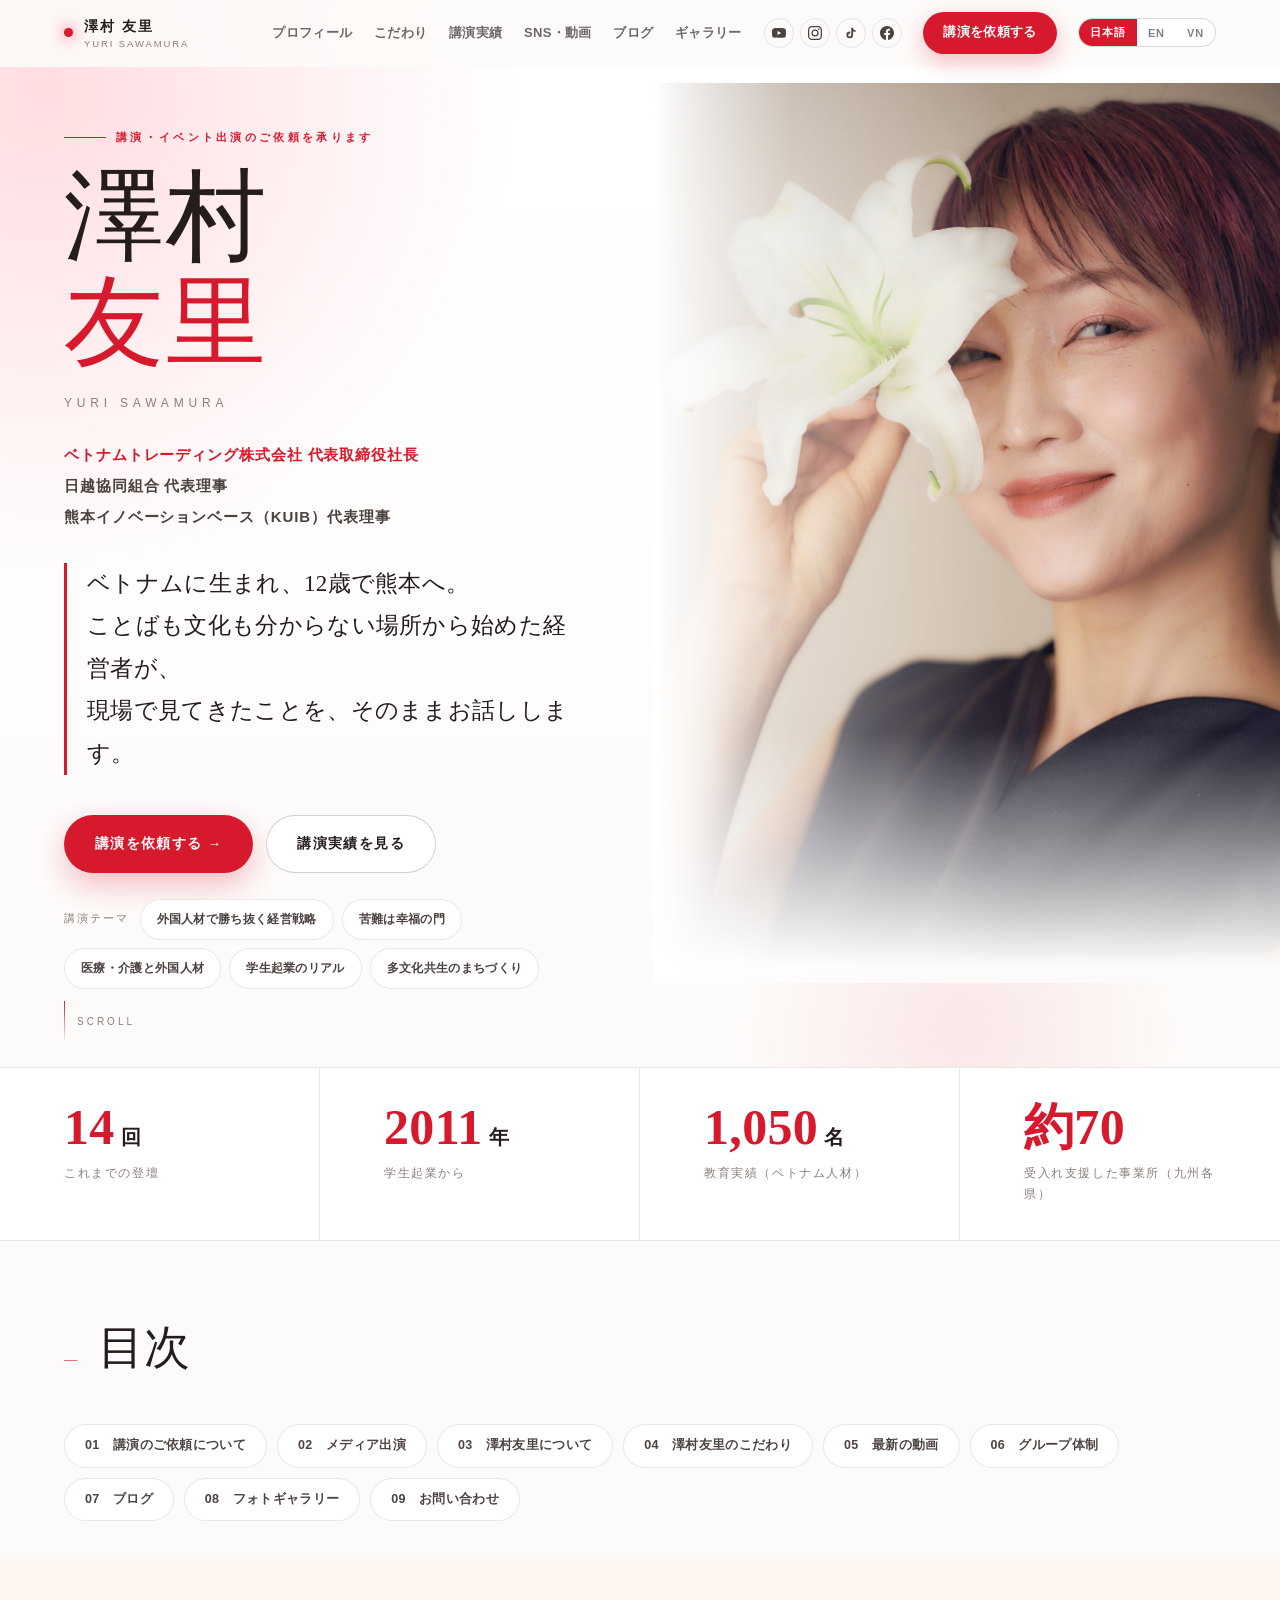
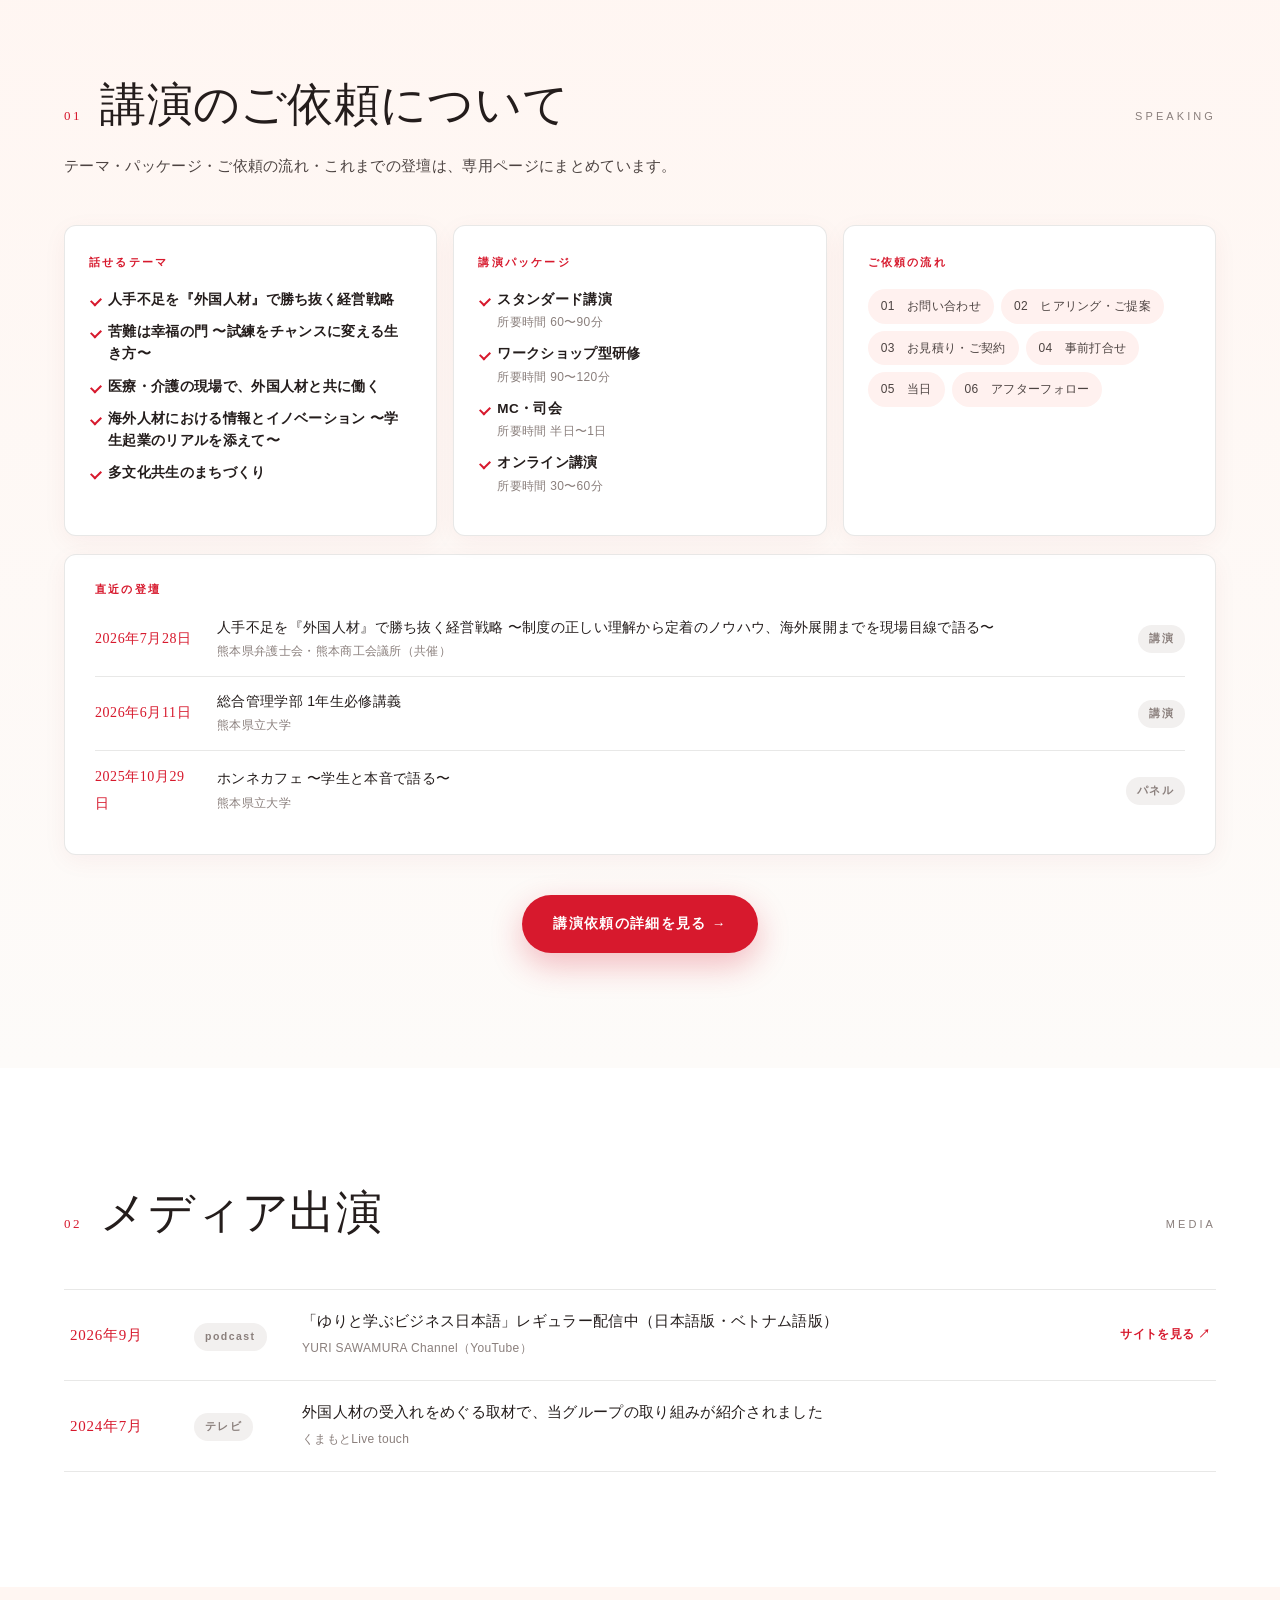
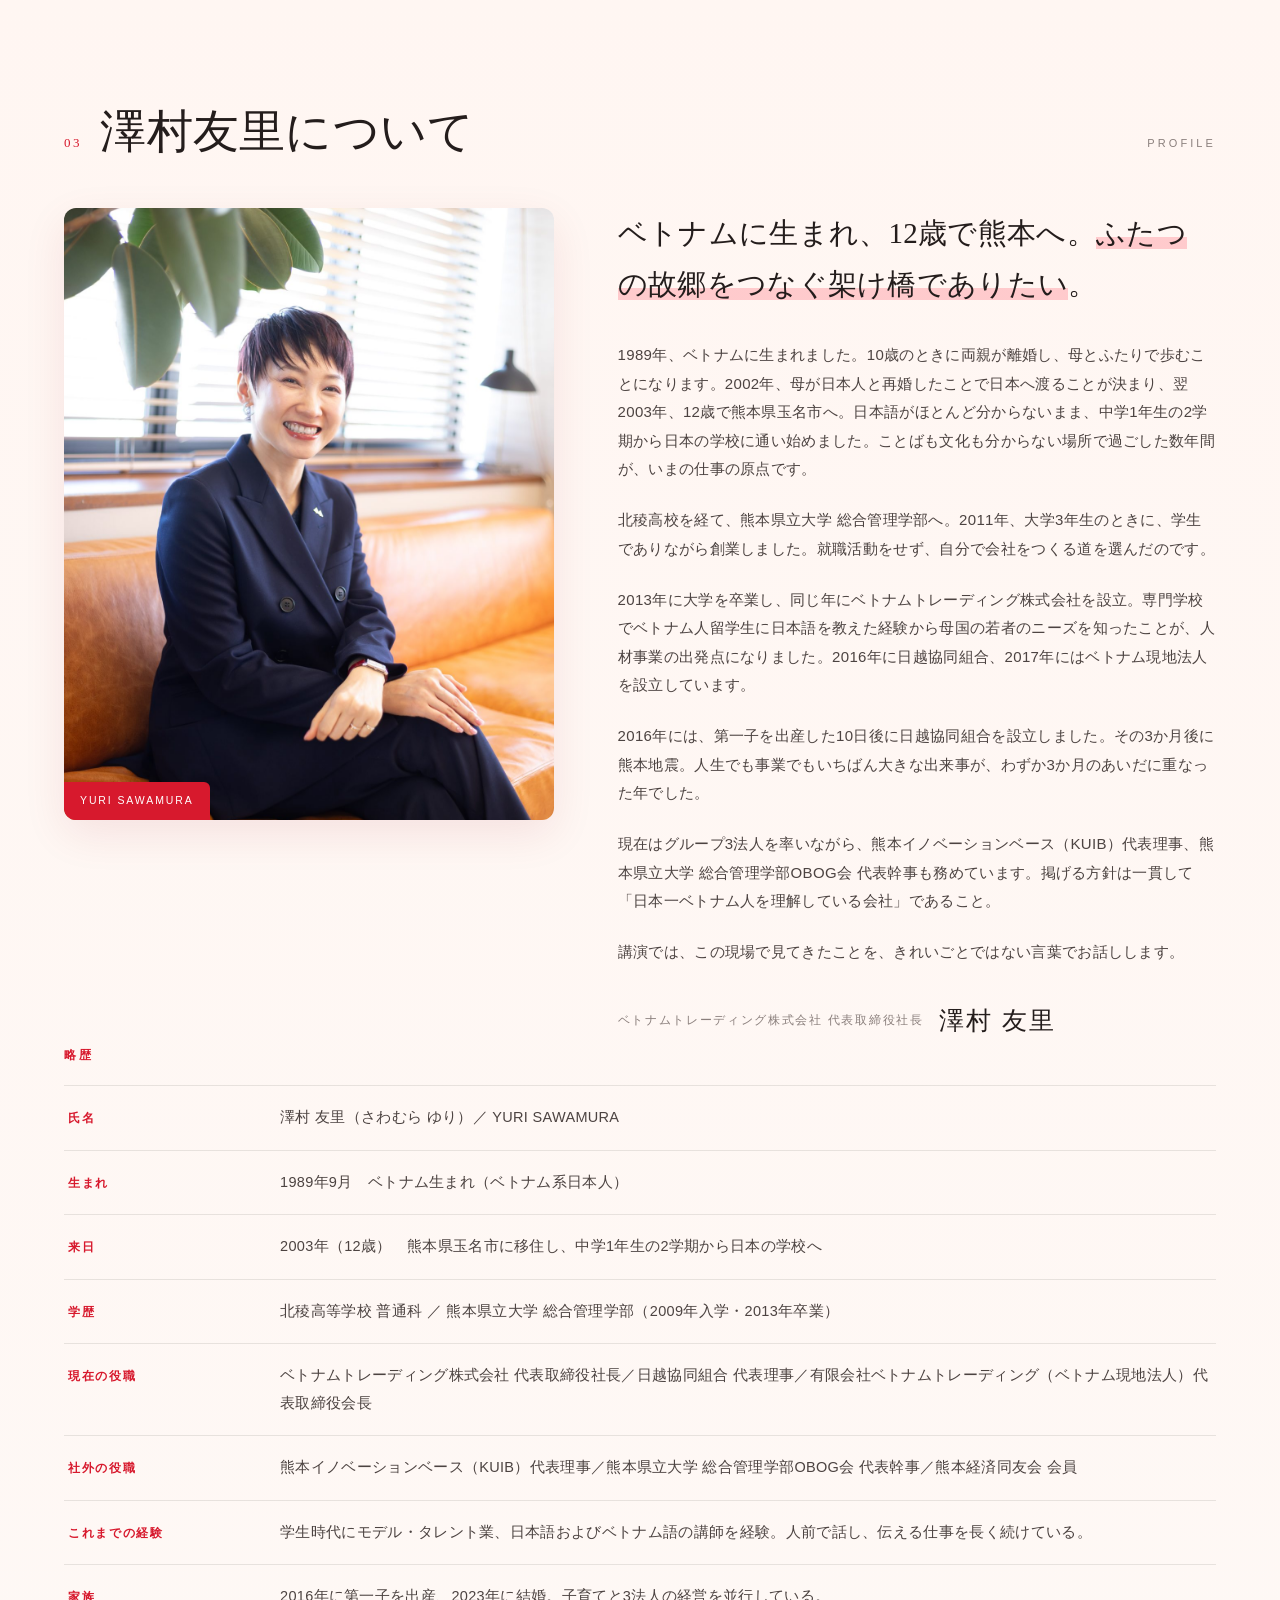
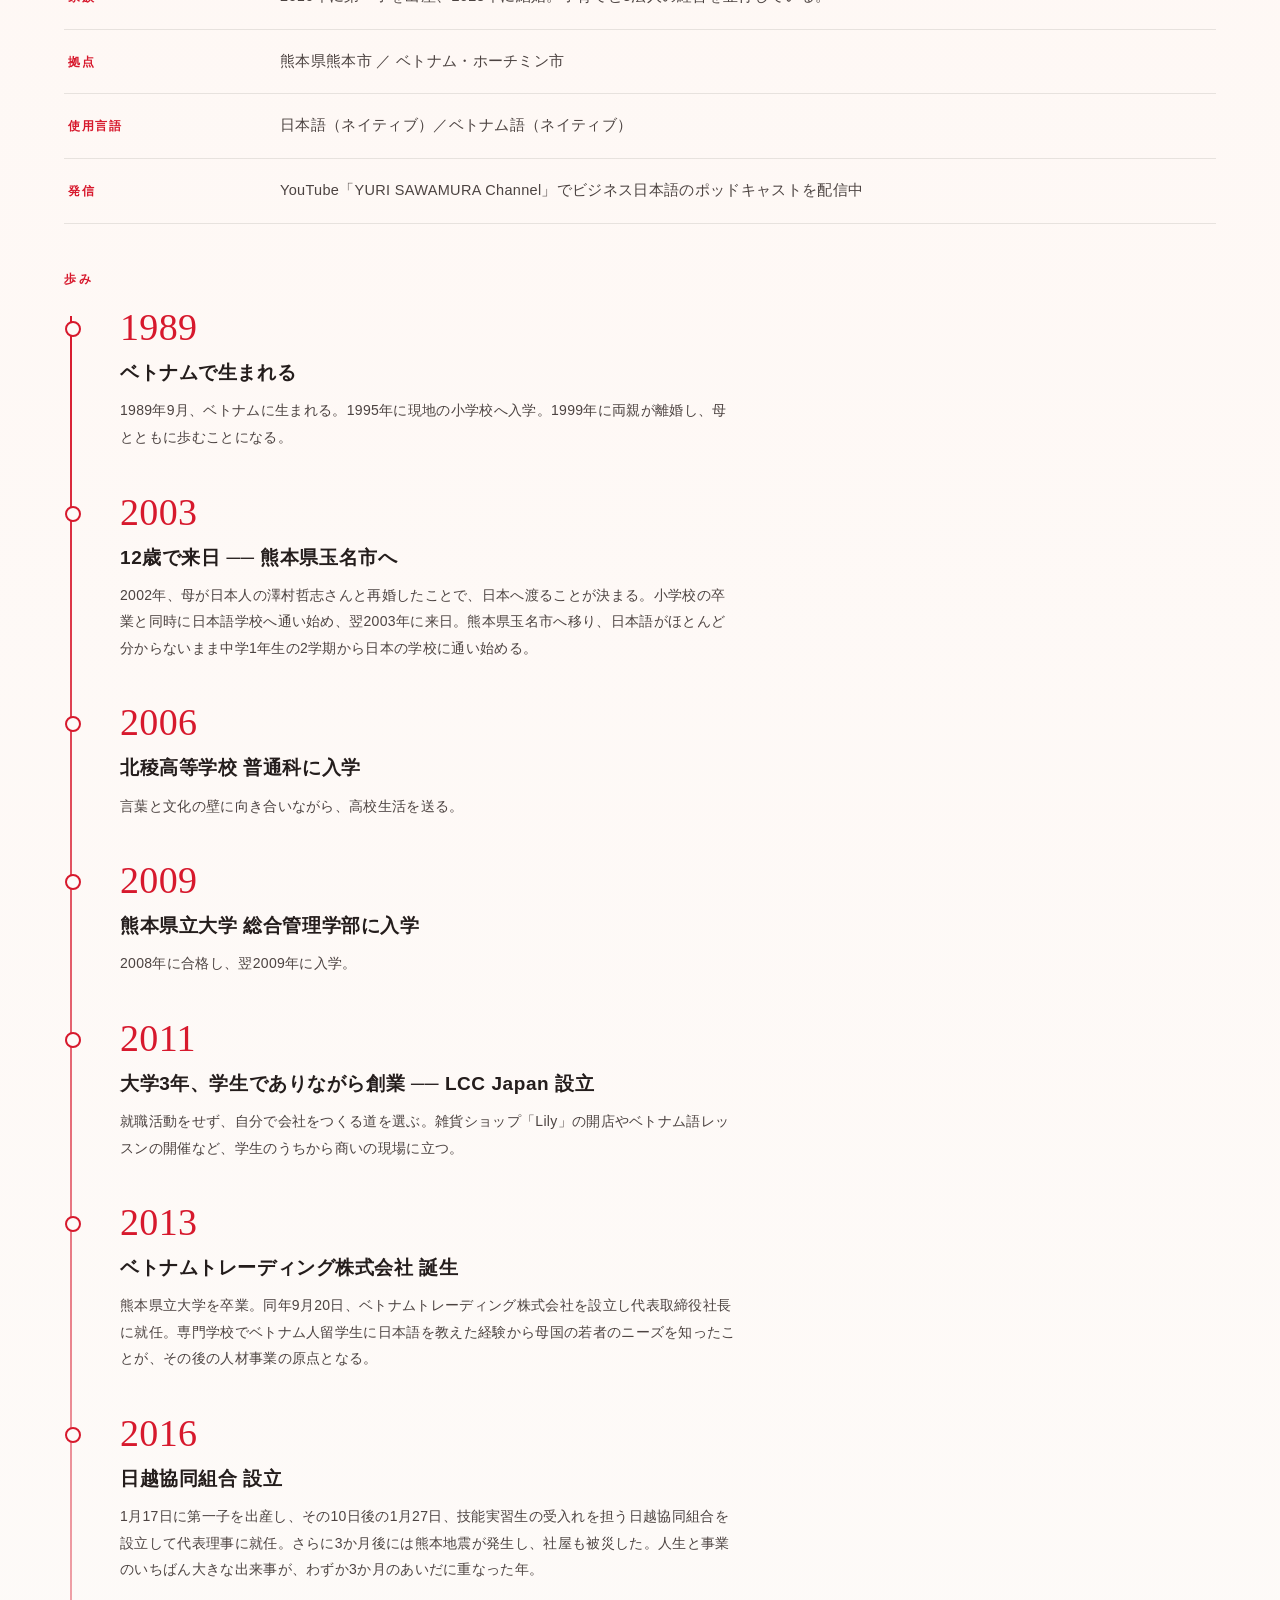
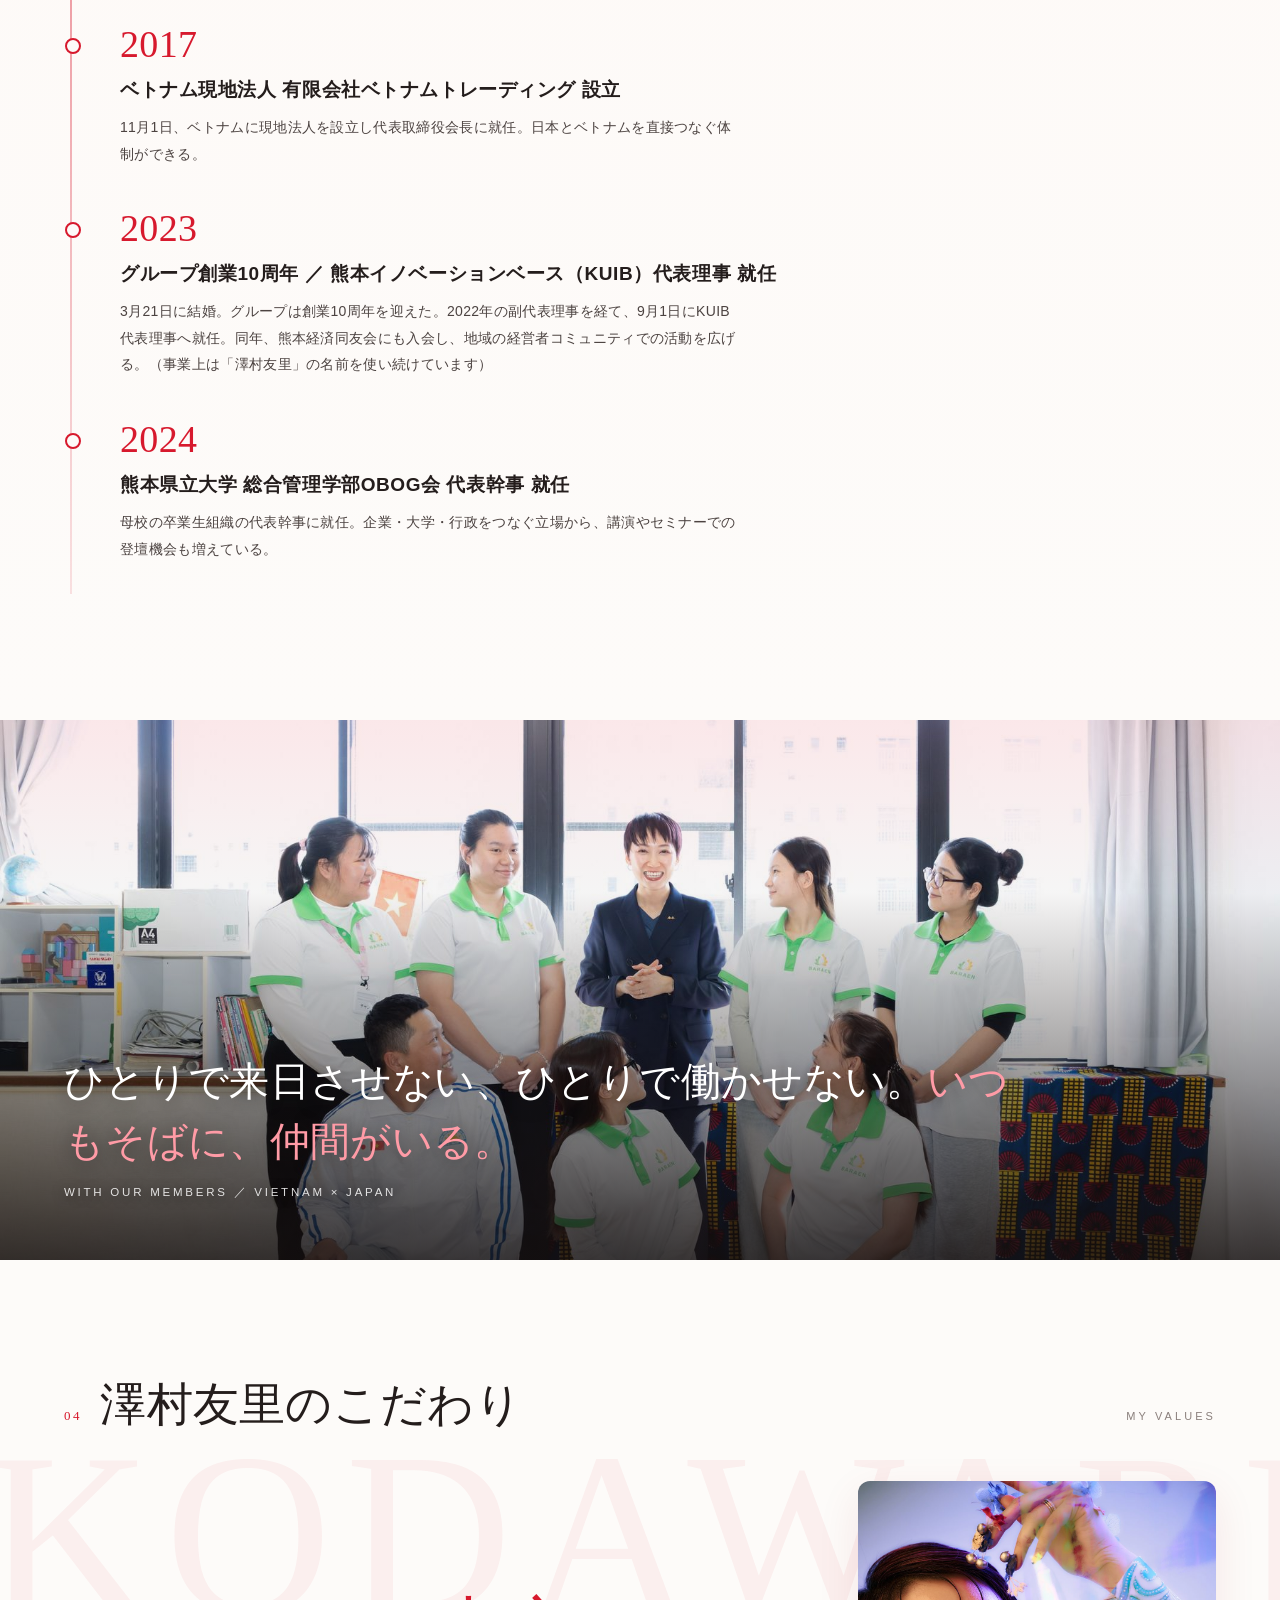
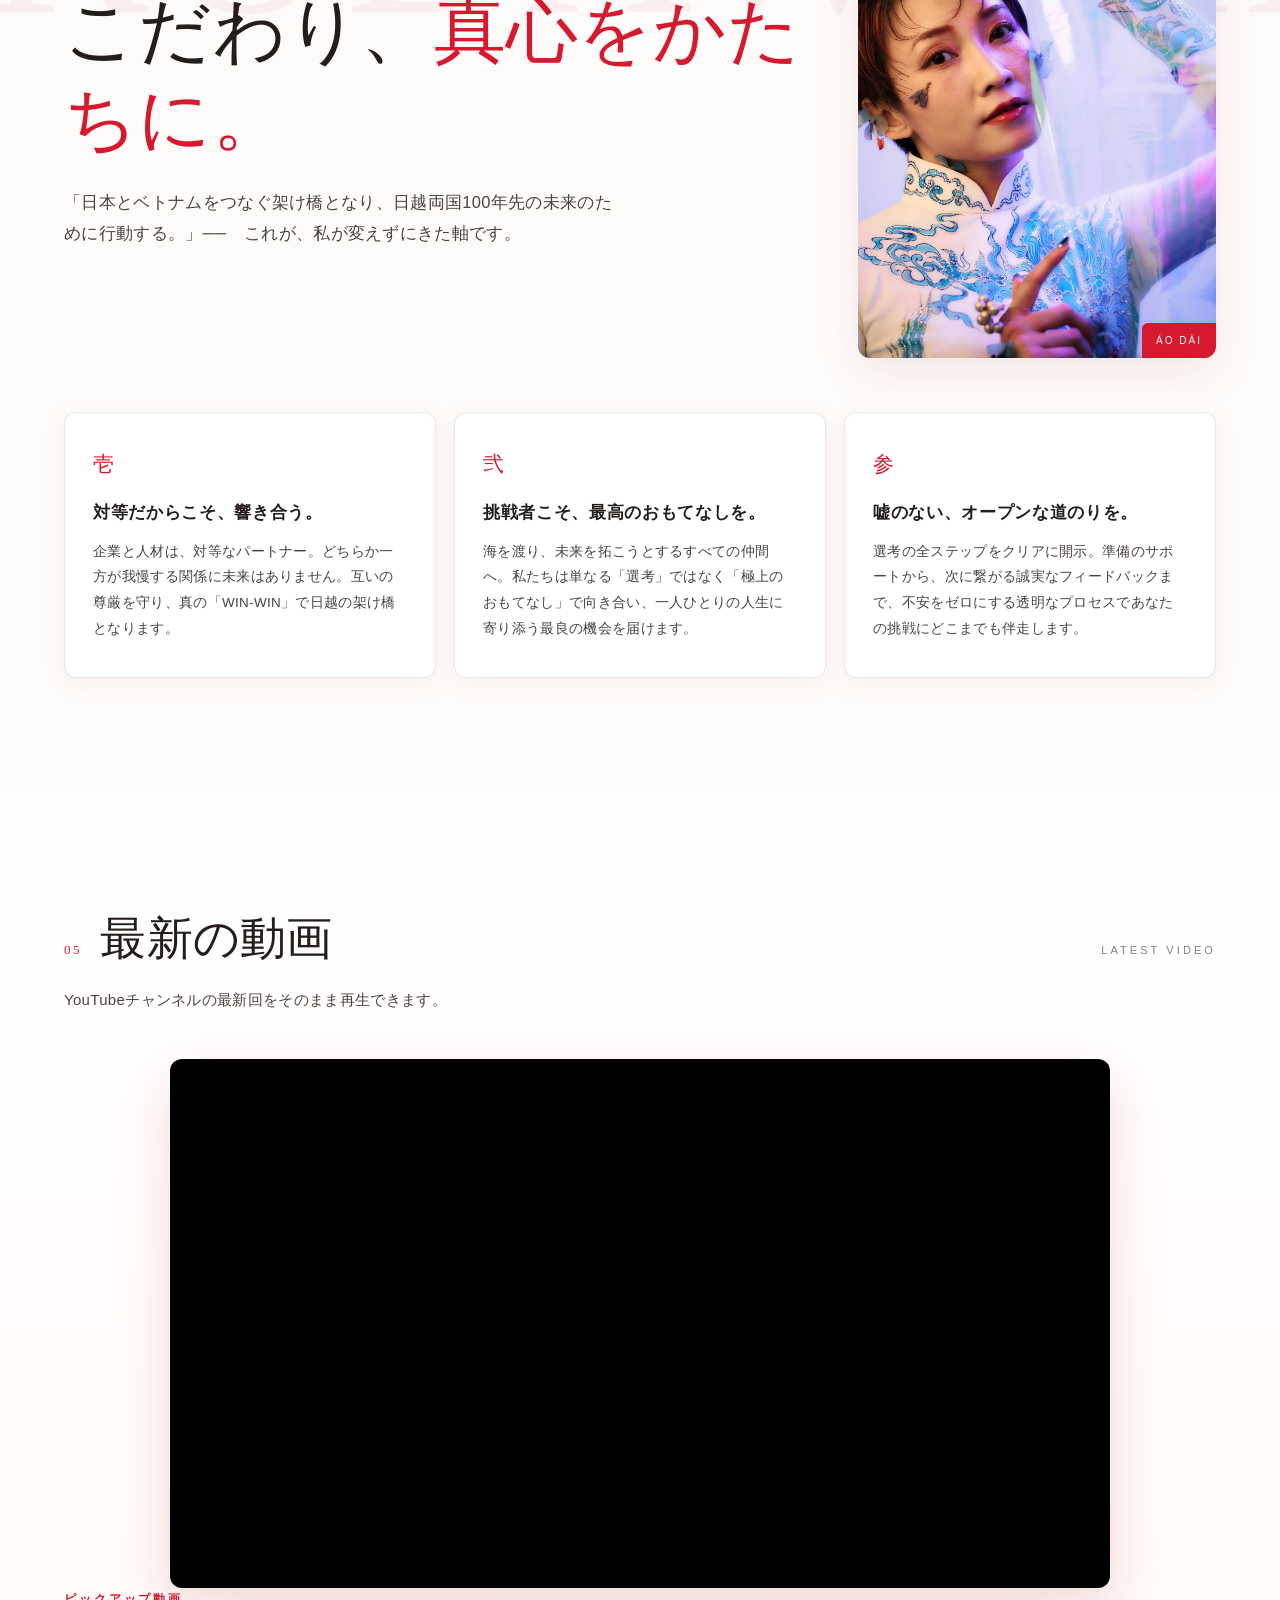
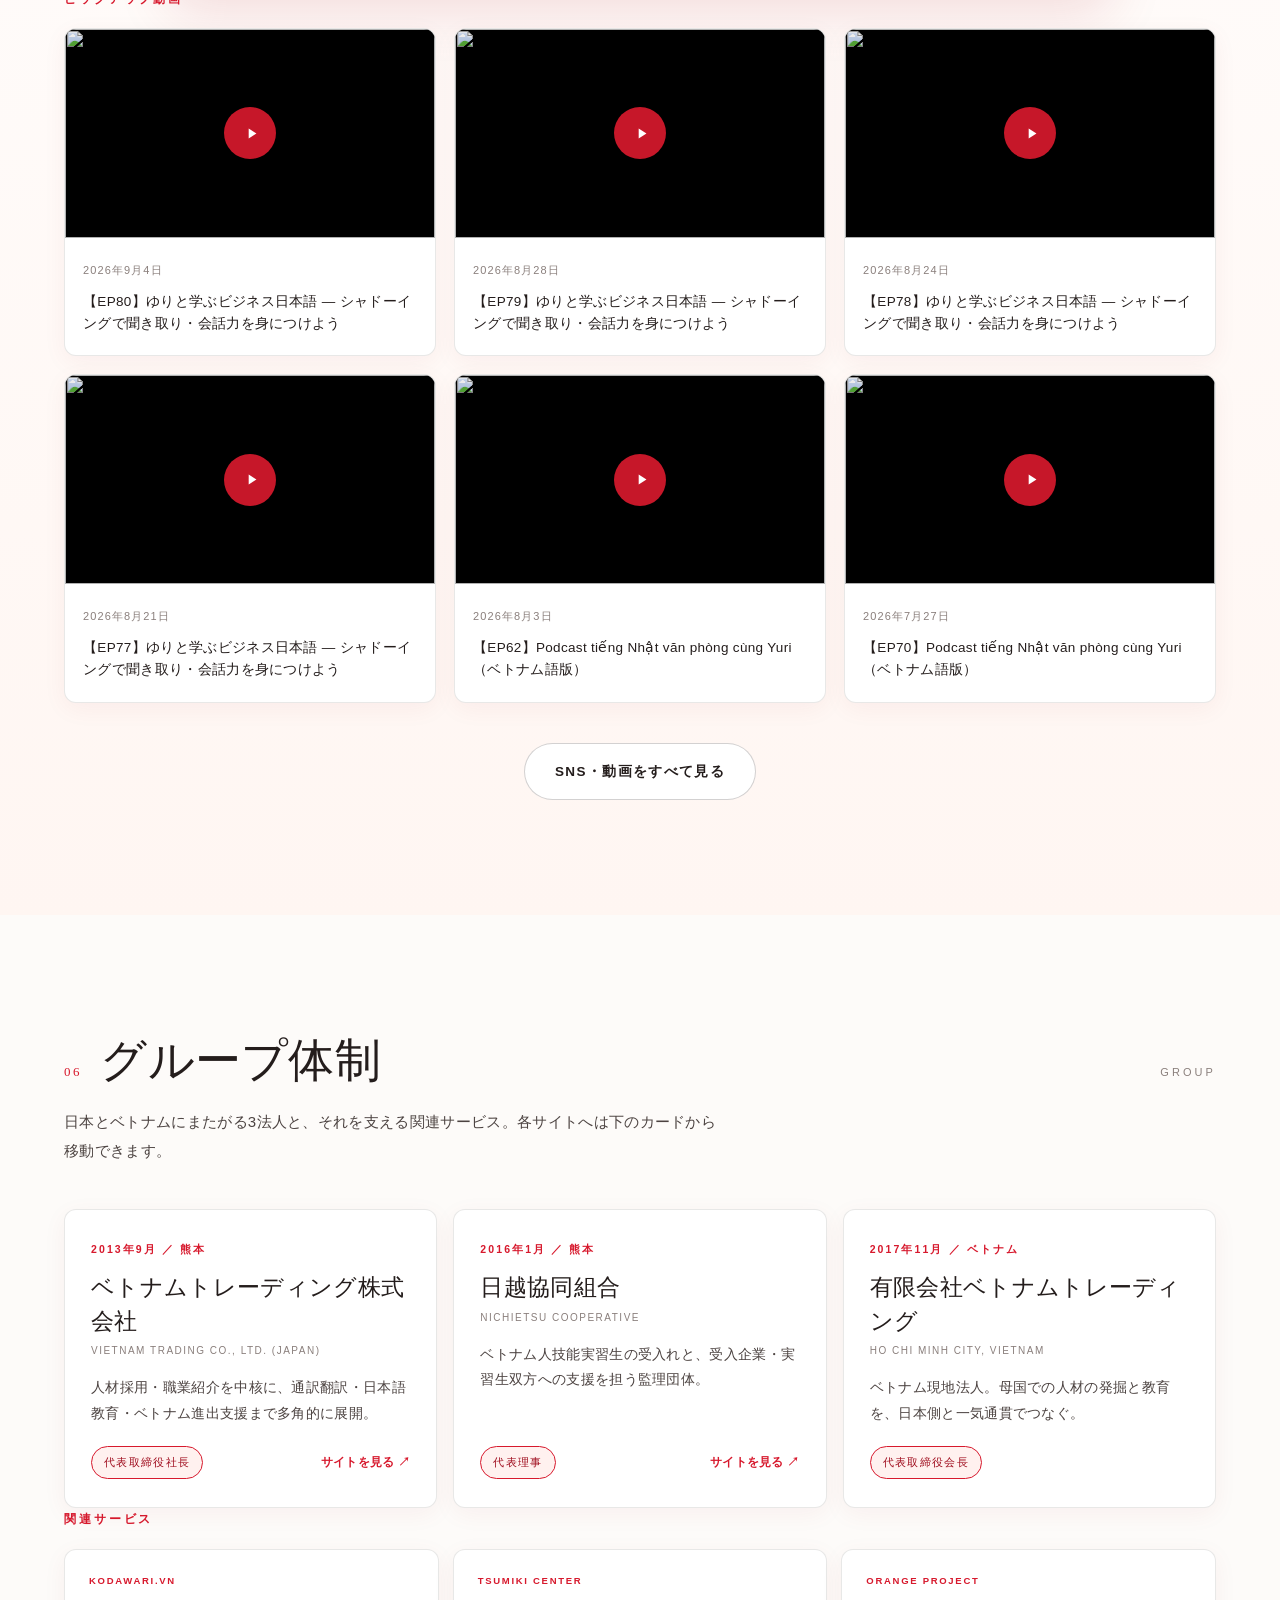
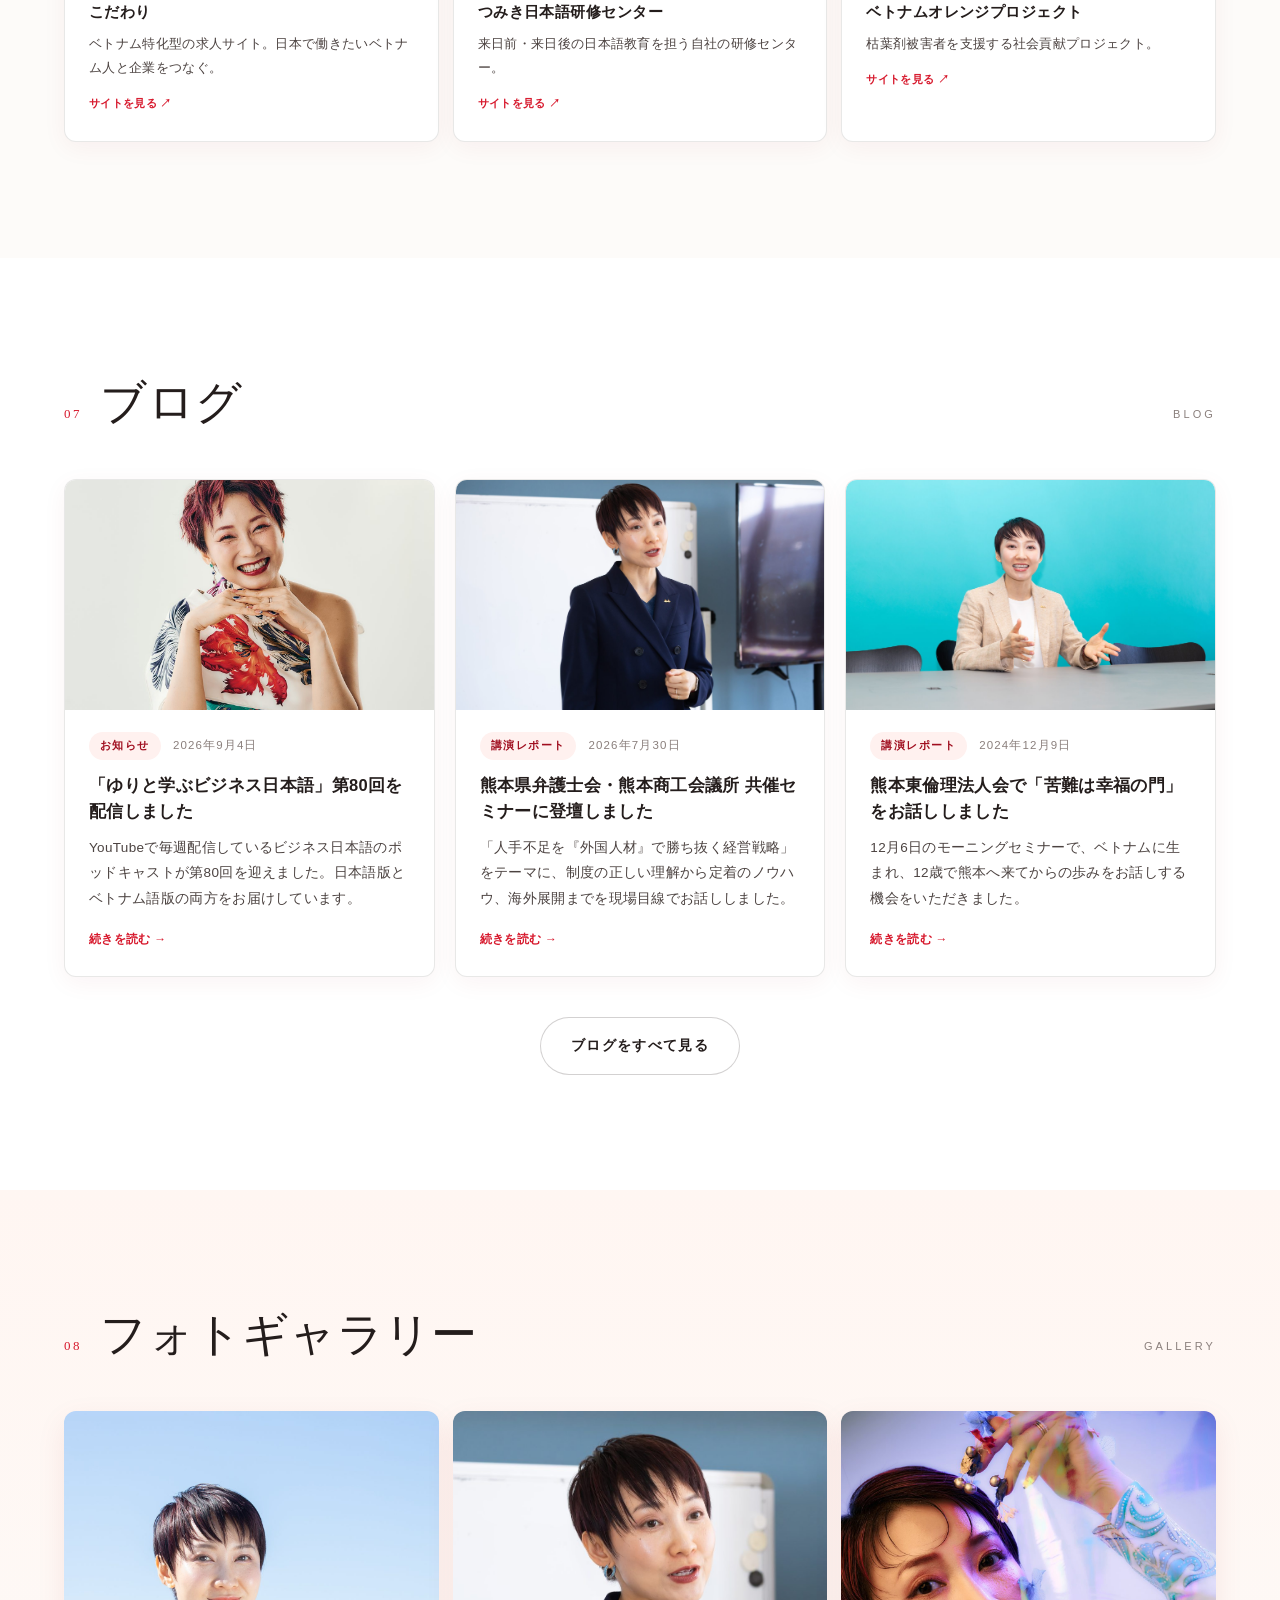
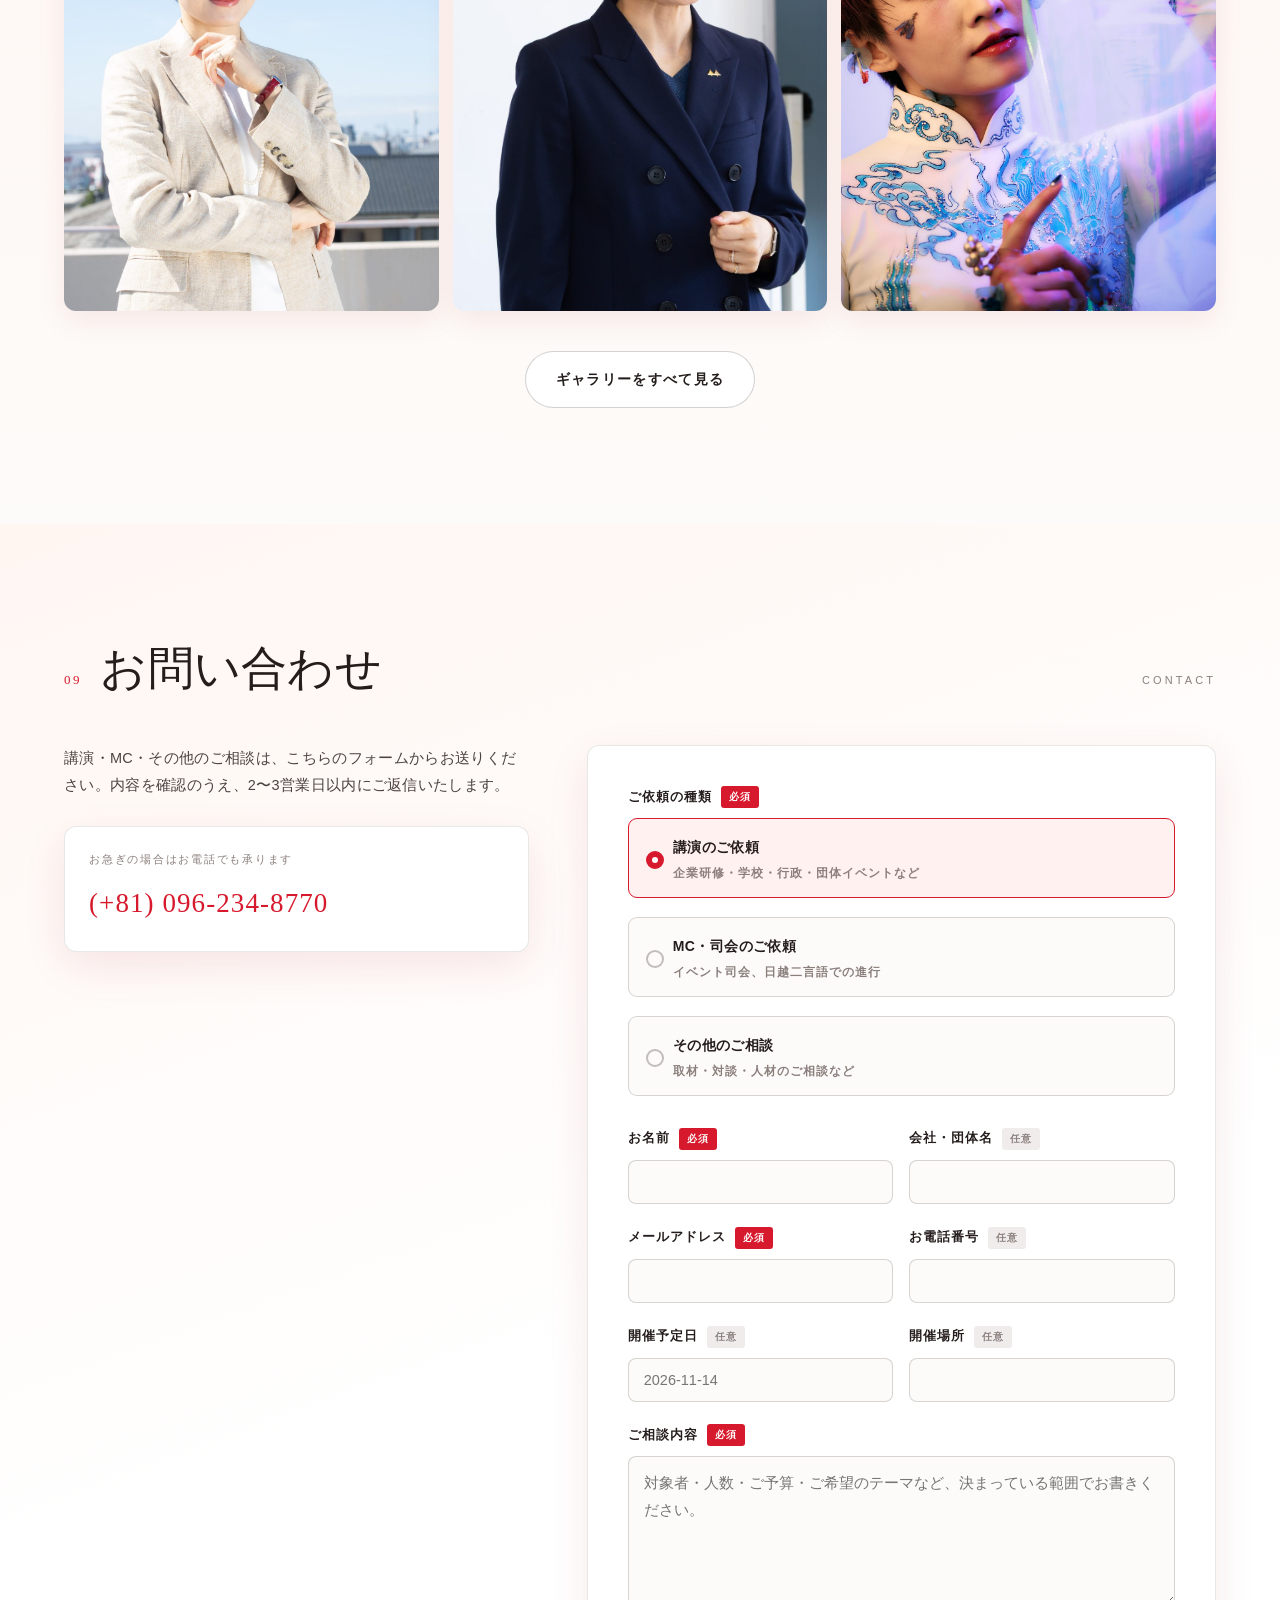
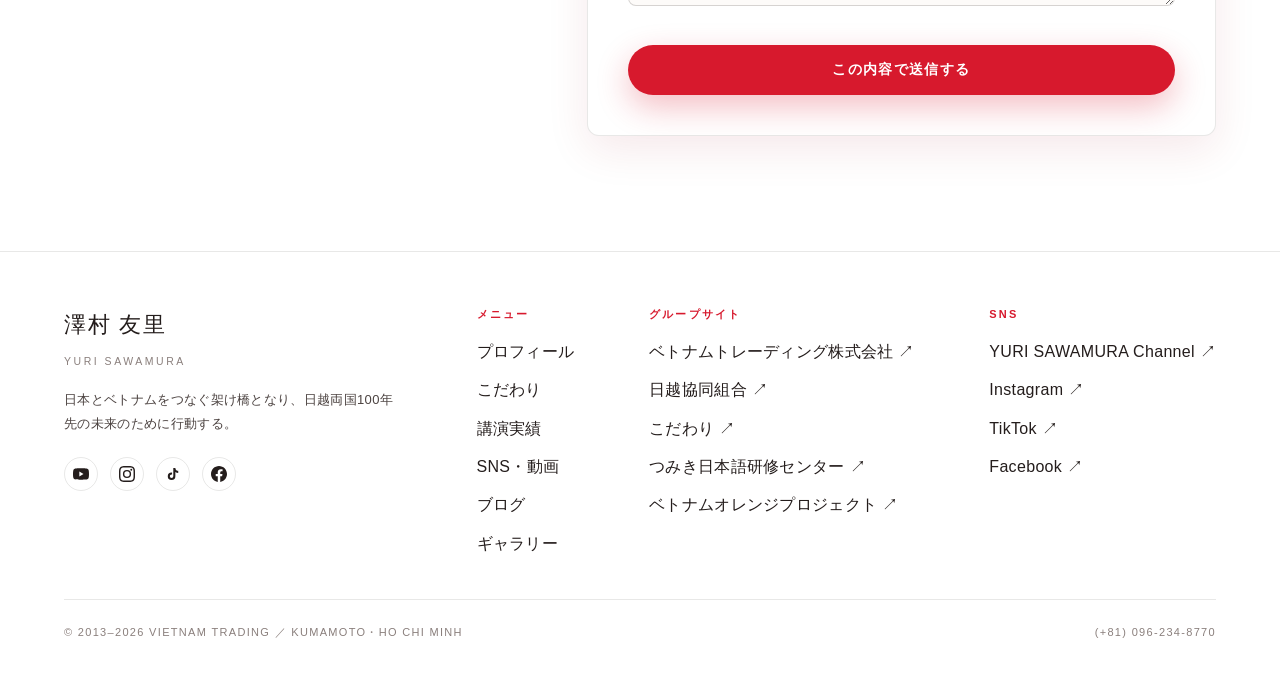
==== index.html @ 65368521 "新しい写真11枚を追加し、講演ページ冒頭に講演中の写真を配置 - img/ に q_* 11枚を追加（長辺1800px・品質82に最適化、合計約2MB） - 講演ページ（lecture.html）の冒" ====
<!DOCTYPE html>
<html lang="ja">
<head>
<meta charset="UTF-8">
<meta name="viewport" content="width=device-width, initial-scale=1">
<title>澤村 友里 ｜ 講演・イベント出演のご依頼</title>
<meta name="description" content="ベトナムトレーディング株式会社 代表取締役社長 澤村友里。外国人材の雇用、日越の相互理解、学生起業、多文化共生。講演・MCのご依頼を承ります。">
<meta name="robots" content="noindex, nofollow, noarchive">
<link rel="stylesheet" href="style.css">
</head>
<body>
<div id="bar"></div>
<header id="site-header"></header>

<!-- ============ HERO ============ -->
<div class="hero">
  <div class="hero-bg"></div>
  <div class="hero-l" id="hero-l"></div>
  <div class="hero-r"><img src="img/p_8743.jpg" alt="澤村友里"></div>
  <div class="scrolldown"><i></i><span>SCROLL</span></div>
</div>

<!-- ============ STATS ============ -->
<div class="stats" id="stats"></div>

<!-- ============ 目次 ============ -->
<section id="toc-sec" style="padding-top:clamp(48px,6vw,80px);padding-bottom:0">
  <div class="sec-head rv"><span class="sec-num">—</span><h2 class="sec-title" id="t-toc"></h2></div>
  <div class="toc rv" id="toc"></div>
</section>

<!-- ============ 01 講演のご依頼について ============ -->
<section id="lecture-info">
  <div class="sec-head rv">
    <span class="sec-num">01</span>
    <h2 class="sec-title" id="t-lecinfo"></h2>
    <span class="sec-sub">SPEAKING</span>
  </div>
  <p class="sec-lead rv" id="t-lecinfo-lead"></p>
  <div class="teaser rv" id="teaser"></div>
  <div class="teaser-recent rv" id="teaser-recent"></div>
  <div class="more-wrap rv"><a class="btn btn-r" id="t-more-lecdetail" href="lecture.html"></a></div>
</section>

<!-- ============ 02 メディア出演 ============ -->
<section id="media" style="background:#fff">
  <div class="sec-head rv">
    <span class="sec-num">02</span>
    <h2 class="sec-title" id="t-media"></h2>
    <span class="sec-sub">MEDIA</span>
  </div>
  <div id="media-sample"></div>
  <div class="media-list rv" id="media-list"></div>
</section>

<!-- ============ 03 澤村友里について ============ -->
<section id="profile" style="background:linear-gradient(180deg,var(--bg-2),var(--bg))">
  <div class="sec-head rv">
    <span class="sec-num">03</span>
    <h2 class="sec-title" id="t-profile"></h2>
    <span class="sec-sub">PROFILE</span>
  </div>
  <div class="prof">
    <div class="prof-photo rv">
      <img src="img/q_158.jpg" alt="澤村友里">
      <span class="cap">YURI SAWAMURA</span>
    </div>
    <div class="prof-body rv" id="prof-body"></div>
  </div>

  <h3 class="sub-head rv" id="t-bio"></h3>
  <dl class="spec rv" id="bio-spec"></dl>

  <h3 class="sub-head rv" id="t-story"></h3>
  <div class="tl" id="timeline"></div>

</section>

<!-- ============ BAND ============ -->
<section class="band">
  <img src="img/p_49.jpg" alt="">
  <div class="band-in rv" id="band"></div>
</section>

<!-- ============ 04 こだわり ============ -->
<section id="kodawari">
  <div class="sec-head rv">
    <span class="sec-num">04</span>
    <h2 class="sec-title" id="t-kodawari"></h2>
    <span class="sec-sub">MY VALUES</span>
  </div>
  <div class="kod-top">
    <div id="kod-lead"></div>
    <div class="kod-img rv">
      <img src="img/q_9244.jpg" alt="澤村友里 アオザイ">
      <span class="tag2">ÁO DÀI</span>
    </div>
  </div>
  <div class="kod-cards" id="kod-cards"></div>
</section>

<!-- ============ 05 SNS・最新動画 ============ -->
<section id="video" style="background:linear-gradient(180deg,#fff,var(--bg-2))">
  <div class="sec-head rv">
    <span class="sec-num">05</span>
    <h2 class="sec-title" id="t-video"></h2>
    <span class="sec-sub">LATEST VIDEO</span>
  </div>
  <p class="sec-lead rv" id="t-video-lead"></p>
  <div class="video-main rv" id="player"></div>
  <h3 class="sub-head rv" id="t-pickup"></h3>
  <div class="vids" id="vids"></div>
  <div class="more-wrap rv"><a class="btn btn-o" id="t-more-sns" href="sns.html"></a></div>
</section>

<!-- ============ 06 グループ体制 ============ -->
<section id="group" style="background:var(--bg)">
  <div class="sec-head rv">
    <span class="sec-num">06</span>
    <h2 class="sec-title" id="t-group"></h2>
    <span class="sec-sub">GROUP</span>
  </div>
  <p class="sec-lead rv" id="t-group-lead"></p>
  <div class="grp" id="grp-list"></div>
  <h3 class="sub-head rv" id="t-services"></h3>
  <div class="svc" id="svc-list"></div>
</section>

<!-- ============ 07 ブログ ============ -->
<section id="blog" style="background:#fff">
  <div class="sec-head rv">
    <span class="sec-num">07</span>
    <h2 class="sec-title" id="t-blog"></h2>
    <span class="sec-sub">BLOG</span>
  </div>
  <div id="blog-sample"></div>
  <div class="posts" id="blog-list"></div>
  <div class="more-wrap rv"><a class="btn btn-o" id="t-more-blog" href="blog.html"></a></div>
</section>

<!-- ============ 08 ギャラリー ============ -->
<section id="gallery" style="background:linear-gradient(180deg,var(--bg-2),var(--bg))">
  <div class="sec-head rv">
    <span class="sec-num">08</span>
    <h2 class="sec-title" id="t-gallery"></h2>
    <span class="sec-sub">GALLERY</span>
  </div>
  <div class="gal" id="gal-list"></div>
  <div class="more-wrap rv"><a class="btn btn-o" id="t-more-gal" href="gallery.html"></a></div>
</section>

<!-- ============ 09 お問い合わせ ============ -->
<section id="contact">
  <div class="sec-head rv">
    <span class="sec-num">09</span>
    <h2 class="sec-title" id="t-contact"></h2>
    <span class="sec-sub">CONTACT</span>
  </div>
  <div class="form-wrap">
    <div class="form-side rv" id="form-side"></div>
    <form class="rv" id="cform" novalidate></form>
  </div>
</section>

<footer id="site-footer"></footer>

<div id="lb"><span class="x">×</span><span class="nv prev">‹</span><img alt=""><span class="nv next">›</span><div class="cap"></div></div>

<script src="data.js"></script>
<script src="app.js"></script>
<script src="form.js"></script>
<script src="parts.js"></script>
<script>
function renderPage(){
  /* ---- HERO ---- */
  document.getElementById('hero-l').innerHTML = `
    <div class="eyebrow">${L(HERO.eyebrow)}</div>
    <h1><span class="sur">${T('nameSur')}</span><em>${T('nameGiven')}</em></h1>
    <div class="romaji">YURI SAWAMURA</div>
    <div class="role">
      ${HERO.roles.map((r,i)=> (i===0?`<b>${esc(L(r))}</b>`:esc(L(r)))).join('<br>')}
    </div>
    <p class="hero-lead">${L(HERO.lead)}</p>
    <div class="hero-cta">
      <a class="btn btn-r" href="#contact">${L(HERO.btnPrimary)} →</a>
      <a class="btn btn-o" href="lecture.html">${L(HERO.btnSecondary)}</a>
    </div>
    <div class="theme-chips">
      <span class="lbl">${T('secTopics')}</span>
      ${TOPICS.map(t=>`<a href="lecture.html#topics" title="${esc(L(t.title))}">${esc(L(t.short||t.title))}</a>`).join('')}
    </div>`;

  /* ---- STATS ---- */
  const done = LECTURES.filter(l=>!l.upcoming).length;
  document.getElementById('stats').innerHTML = STATS.map(st=>{
    const v = st.value==='auto:lectures' ? done : L(st.value);
    return `<div class="stat rv"><b>${esc(String(v))}<small>${esc(L(st.unit))}</small></b><p>${esc(L(st.label))}</p></div>`;
  }).join('');

  /* ---- 目次 ---- */
  document.getElementById('t-toc').textContent = T('secIndex');
  document.getElementById('toc').innerHTML = [
    ['#lecture-info',T('secLectureInfo')],['#media',T('secMedia')],['#profile',T('secProfile')],
    ['#kodawari',T('secKodawari')],['#video',T('secVideo')],['#group',T('secGroup')],
    ['#blog',T('secBlog')],['#gallery',T('secGallery')],['#contact',T('secContact')]
  ].map((x,i)=>`<a href="${x[0]}">${String(i+1).padStart(2,'0')}　${x[1]}</a>`).join('');

  /* ---- 01 講演のご依頼について（講演ページへの導線） ---- */
  document.getElementById('t-lecinfo').textContent = T('secLectureInfo');
  document.getElementById('t-lecinfo-lead').textContent = T('secLectureInfoLead');
  document.getElementById('t-more-lecdetail').textContent = T('moreLecDetail') + ' →';
  document.getElementById('teaser').innerHTML = `
    <div class="col">
      <h4>${T('teaserTopics')}</h4>
      <ul>${TOPICS.map(t=>`<li><b>${esc(L(t.title))}</b></li>`).join('')}</ul>
    </div>
    <div class="col">
      <h4>${T('teaserPacks')}</h4>
      <ul>${PACKAGES.map(p=>`<li><b>${esc(L(p.name))}</b><br><span>${T('perTime')} ${esc(L(p.time))}</span></li>`).join('')}</ul>
    </div>
    <div class="col">
      <h4>${T('teaserSteps')}</h4>
      <div class="steps-mini">${STEPS.map(x=>`<span>${x.no}　${esc(L(x.title))}</span>`).join('')}</div>
    </div>`;
  const recent = LECTURES.slice().sort((a,b)=>b.date.localeCompare(a.date)).slice(0,3);
  document.getElementById('teaser-recent').innerHTML = `<h4>${T('teaserRecent')}</h4>` +
    recent.map(l=>`<div class="row">
      <div class="d">${fmtDate(l.date)}</div>
      <div><div class="t">${esc(L(l.title))}</div>${L(l.host)?`<div class="h">${esc(L(l.host))}</div>`:''}</div>
      <span class="tag n">${esc(L(KIND_LABELS[l.kind]||l.kind))}</span>
    </div>`).join('');

  /* ---- 05 メディア ---- */
  document.getElementById('t-media').textContent = T('secMedia');
  document.getElementById('media-sample').innerHTML = sampleNote();
  document.getElementById('media-list').innerHTML = MEDIA.slice()
    .sort((a,b)=>b.date.localeCompare(a.date)).map(mediaRow).join('');

  /* ---- 06 プロフィール ---- */
  document.getElementById('t-profile').textContent   = T('secProfile');
  document.getElementById('t-bio').textContent       = T('secBio');
  document.getElementById('t-story').textContent     = T('secStory');
  document.getElementById('prof-body').innerHTML     = profileText();
  document.getElementById('bio-spec').innerHTML      = PROFILE_SPEC.map(specRow).join('');
  document.getElementById('timeline').innerHTML = TIMELINE.map(t=>`
    <div class="tl-item rv">
      <div class="tl-year">${t.year}</div>
      <h3>${esc(L(t.title))}</h3>
      <p>${esc(L(t.body))}</p>
    </div>`).join('');

  /* ---- BAND ---- */
  document.getElementById('band').innerHTML = `<h3>${L(BAND.title)}</h3><p>${esc(BAND.sub)}</p>`;

  /* ---- 07 こだわり ---- */
  document.getElementById('t-kodawari').textContent = T('secKodawari');
  document.getElementById('kod-lead').innerHTML = `
    <h3 class="kod-title rv">${L(KODAWARI_TITLE)}</h3>
    <p class="kod-lead rv">${esc(L(KODAWARI_LEAD))}</p>`;
  document.getElementById('kod-cards').innerHTML = KODAWARI.map(k=>`
    <article class="card kod-card rv">
      <div class="ico">${k.no}</div>
      <h4>${esc(L(k.title))}</h4>
      <p>${esc(L(k.body))}</p>
    </article>`).join('');

  /* ---- 08 動画 ---- */
  document.getElementById('t-video').textContent      = T('secVideo');
  document.getElementById('t-video-lead').textContent = T('secVideoLead');
  document.getElementById('t-pickup').textContent     = T('secPickup');
  document.getElementById('t-more-sns').textContent   = T('moreSns');
  renderPlayer();
  document.getElementById('vids').innerHTML = VIDEOS.slice(0,6).map(videoCard).join('');
  bindVideoClicks();

  /* ---- 09 グループ ---- */
  document.getElementById('t-group').textContent = T('secGroup');
  document.getElementById('t-group-lead').textContent = T('secGroupLead');
  document.getElementById('t-services').textContent = T('secServices');
  document.getElementById('grp-list').innerHTML = GROUP.map(groupCard).join('');
  document.getElementById('svc-list').innerHTML = SERVICES.map(serviceCard).join('');

  /* ---- 10 ブログ ---- */
  document.getElementById('t-blog').textContent = T('secBlog');
  document.getElementById('t-more-blog').textContent = T('moreBlog');
  document.getElementById('blog-sample').innerHTML = sampleNote();
  const posts = POSTS.slice().sort((a,b)=>b.date.localeCompare(a.date)).slice(0,3);
  document.getElementById('blog-list').innerHTML = posts.map(postCard).join('');

  /* ---- 11 ギャラリー ---- */
  document.getElementById('t-gallery').textContent = T('secGallery');
  document.getElementById('t-more-gal').textContent = T('moreGallery');
  document.getElementById('gal-list').innerHTML = PHOTOS.slice(0,3).map(p=>`
    <figure class="rv"><img src="${p.src}" alt="" style="object-position:${p.pos||'50% 30%'}">
      <figcaption>${esc(L(p.caption))}</figcaption></figure>`).join('');
  bindLightbox('#gal-list figure');

  /* ---- 12 フォーム ---- */
  document.getElementById('t-contact').textContent = T('secContact');
  renderForm();
}

/* プロフィール本文（data.js の PROFILE_TEXT を表示） */
function profileText(){
  const paras = L(PROFILE_TEXT).join('');
  return paras + `<div class="sign"><span>${esc(L(HERO.roles[0]))}</span><strong>${T('name')}</strong></div>`;
}

/* ライトボックス */
function bindLightbox(sel){
  const figs=[...document.querySelectorAll(sel)],lb=document.getElementById('lb');
  if(!lb) return;
  const im=lb.querySelector('img'),cap=lb.querySelector('.cap');let cur=0;
  function show(i){cur=(i+figs.length)%figs.length;
    im.src=figs[cur].querySelector('img').src;
    const fc=figs[cur].querySelector('figcaption');
    cap.textContent=fc?fc.textContent:'';lb.classList.add('on');}
  figs.forEach((f,i)=>f.onclick=()=>show(i));
  lb.onclick=e=>{
    if(e.target.classList.contains('prev')){show(cur-1);e.stopPropagation();}
    else if(e.target.classList.contains('next')){show(cur+1);e.stopPropagation();}
    else if(e.target!==im){lb.classList.remove('on');}};
  document.onkeydown=e=>{
    if(!lb.classList.contains('on'))return;
    if(e.key==='Escape')lb.classList.remove('on');
    if(e.key==='ArrowLeft')show(cur-1);
    if(e.key==='ArrowRight')show(cur+1);};
}
</script>
</body>
</html>
---- style.css ----
/* =========================================================
   澤村友里 LP  共通スタイル
   色を変えたいときは :root の値だけ書き換えれば全ページに効きます
   ========================================================= */
:root{
  --red:#D7192D;
  --red-bright:#FF2E45;
  --red-deep:#A00E1F;
  --red-soft:#FFF1EF;
  --bg:#FDFBF9;
  --bg-2:#FFF6F2;
  --ink:#241D1C;
  --ink-2:#4C4341;
  --muted:#8A7F7C;
  --line:rgba(36,29,28,.1);
  --sans:"Hiragino Kaku Gothic ProN","Yu Gothic Medium","Yu Gothic","Meiryo","Segoe UI",sans-serif;
  --serif:"Hiragino Mincho ProN","Yu Mincho","YuMincho","Noto Serif JP","MS PMincho",serif;
  --pad:clamp(20px,5vw,80px);
  --shadow:0 14px 44px rgba(160,14,31,.09);
  --shadow-lg:0 22px 56px rgba(160,14,31,.14);
  --radius:12px;
}
*{box-sizing:border-box;margin:0;padding:0}
html{scroll-behavior:smooth;scroll-padding-top:76px}
body{
  background:var(--bg);color:var(--ink);font-family:var(--sans);
  line-height:1.9;letter-spacing:.02em;-webkit-font-smoothing:antialiased;overflow-x:hidden;
}
img{max-width:100%;display:block}
a{color:inherit;text-decoration:none}
button{font-family:inherit}

/* ---------- header ---------- */
#bar{position:fixed;top:0;left:0;height:3px;width:0;background:linear-gradient(90deg,var(--red),var(--red-bright));z-index:100;transition:width .1s linear}
header{
  position:fixed;top:0;left:0;right:0;z-index:90;
  display:flex;align-items:center;justify-content:space-between;gap:16px;
  padding:12px var(--pad);
  background:rgba(253,251,249,.86);backdrop-filter:blur(14px);
  border-bottom:1px solid transparent;transition:border-color .4s,box-shadow .4s,padding .4s;
}
header.solid{border-bottom-color:var(--line);box-shadow:0 10px 30px rgba(160,14,31,.05)}
.brand{display:flex;align-items:center;gap:11px;font-size:14px;font-weight:700;letter-spacing:.14em;white-space:nowrap}
.brand .dot{width:9px;height:9px;border-radius:50%;background:var(--red);box-shadow:0 0 14px var(--red-bright);flex:none}
.brand small{display:block;font-size:9.5px;letter-spacing:.2em;color:var(--muted);font-weight:400;margin-top:-4px}
nav{display:flex;align-items:center;gap:clamp(12px,1.7vw,26px);font-size:13px;font-weight:700}
nav a.navlink{opacity:.66;transition:.25s;white-space:nowrap}
nav a.navlink:hover,nav a.navlink.cur{opacity:1;color:var(--red)}
.nav-cta{background:var(--red);color:#fff!important;padding:9px 20px;border-radius:999px;font-size:12.5px;opacity:1!important;
  box-shadow:0 8px 22px rgba(215,25,45,.28);transition:.3s;white-space:nowrap}
.nav-cta:hover{background:var(--red-bright);transform:translateY(-2px);box-shadow:0 12px 28px rgba(255,46,69,.36)}
.burger{display:none;background:none;border:0;cursor:pointer;padding:8px;flex:none}
.burger span{display:block;width:22px;height:2px;background:var(--ink);margin:4px 0;transition:.3s;border-radius:2px}
.burger.on span:nth-child(1){transform:translateY(6px) rotate(45deg)}
.burger.on span:nth-child(2){opacity:0}
.burger.on span:nth-child(3){transform:translateY(-6px) rotate(-45deg)}
@media(max-width:1200px){
  .burger{display:block;order:3}
  nav{position:fixed;inset:56px 0 auto 0;flex-direction:column;align-items:stretch;gap:0;
    background:rgba(253,251,249,.98);backdrop-filter:blur(18px);border-bottom:1px solid var(--line);
    padding:8px var(--pad) 22px;max-height:0;overflow:hidden;transition:max-height .45s cubic-bezier(.16,1,.3,1),padding .3s;font-size:15px}
  nav.open{max-height:80vh;padding-top:14px}
  nav a.navlink{padding:13px 2px;border-bottom:1px solid var(--line);opacity:.9}
  .nav-cta{margin-top:16px;text-align:center;padding:14px 20px;font-size:14px}
}

/* ---------- buttons ---------- */
.btn{display:inline-flex;align-items:center;justify-content:center;gap:10px;padding:15px 30px;border-radius:999px;
  font-size:13.5px;letter-spacing:.1em;font-weight:700;transition:.3s;border:1px solid transparent;cursor:pointer}
.btn-r{background:var(--red);color:#fff;box-shadow:0 12px 32px rgba(215,25,45,.28)}
.btn-r:hover{background:var(--red-bright);transform:translateY(-3px);box-shadow:0 18px 40px rgba(255,46,69,.34)}
.btn-o{border-color:rgba(36,29,28,.2);color:var(--ink);background:#fff}
.btn-o:hover{border-color:var(--red);color:var(--red);transform:translateY(-3px);box-shadow:var(--shadow)}
.btn-w{background:#fff;color:var(--red)}
.btn-w:hover{transform:translateY(-3px);box-shadow:0 16px 34px rgba(0,0,0,.2)}
.btn-gh{border-color:rgba(255,255,255,.6);color:#fff}
.btn-gh:hover{background:rgba(255,255,255,.16)}

/* ---------- section ---------- */
section{padding:clamp(70px,9vw,130px) var(--pad);position:relative}
.sec-head{display:flex;align-items:baseline;gap:18px;margin-bottom:46px;flex-wrap:wrap}
.sec-num{font-family:var(--serif);font-size:13px;letter-spacing:.2em;color:var(--red)}
.sec-title{font-family:var(--serif);font-size:clamp(27px,4.2vw,46px);font-weight:500;line-height:1.3}
.sec-sub{font-size:11px;letter-spacing:.28em;color:var(--muted);margin-left:auto}
.sec-lead{margin:-28px 0 44px;color:var(--ink-2);font-size:15px;max-width:44em}
@media(max-width:700px){.sec-sub{display:none}}

/* ---------- page hero (下層ページ) ---------- */
.page-hero{position:relative;padding:clamp(112px,15vw,168px) var(--pad) clamp(38px,5vw,62px);overflow:hidden;
  background:linear-gradient(180deg,#fff,var(--bg-2))}
.page-hero::before{content:"";position:absolute;width:56vw;height:56vw;right:-22vw;top:-28vw;border-radius:50%;
  background:radial-gradient(circle,rgba(255,46,69,.14),transparent 66%)}
.page-hero .in{position:relative;z-index:2}
.eyebrow{display:inline-flex;align-items:center;gap:10px;font-size:11px;letter-spacing:.3em;color:var(--red);font-weight:700;margin-bottom:16px}
.eyebrow::before{content:"";width:42px;height:1px;background:var(--red)}
.page-hero h1{font-family:var(--serif);font-weight:500;font-size:clamp(32px,5.6vw,62px);line-height:1.24}
.page-hero p{margin-top:14px;color:var(--ink-2);font-size:14px;max-width:44em}

/* ---------- cards ---------- */
.card{background:#fff;border:1px solid var(--line);border-radius:var(--radius);position:relative;overflow:hidden;
  transition:.42s;box-shadow:0 6px 24px rgba(160,14,31,.05)}
.card:hover{transform:translateY(-6px);border-color:rgba(215,25,45,.34);box-shadow:var(--shadow-lg)}
.card::before{content:"";position:absolute;left:0;top:0;height:3px;width:0;
  background:linear-gradient(90deg,var(--red),var(--red-bright));transition:width .55s ease}
.card:hover::before{width:100%}

/* ---------- tag / badge ---------- */
.tag{display:inline-block;font-size:10.5px;letter-spacing:.14em;font-weight:700;padding:4px 11px;border-radius:999px;
  background:var(--red-soft);color:var(--red-deep);white-space:nowrap}
.tag.g{background:#EEF6EE;color:#2F7A3B}
.tag.b{background:#EDF3FA;color:#2C5D91}
.tag.n{background:#F2F0EF;color:var(--muted)}

/* ---------- footer ---------- */
footer{background:#fff;border-top:1px solid var(--line);padding:52px var(--pad) 34px}
.ft-top{display:flex;justify-content:space-between;gap:30px;flex-wrap:wrap;margin-bottom:32px}
.ft-brand{font-family:var(--serif);font-size:22px;letter-spacing:.08em}
.ft-brand small{display:block;font-family:var(--sans);font-size:10.5px;letter-spacing:.24em;color:var(--muted);margin-top:6px}
.ft-nav{display:flex;gap:clamp(18px,3vw,44px);flex-wrap:wrap;font-size:13px}
.ft-nav a{color:var(--ink-2);transition:.25s}
.ft-nav a:hover{color:var(--red)}
.ft-col h5{font-size:11px;letter-spacing:.2em;color:var(--red);margin-bottom:12px;font-weight:700}
.ft-col a{display:block;margin-bottom:8px}
.ft-btm{border-top:1px solid var(--line);padding-top:22px;display:flex;justify-content:space-between;gap:16px;flex-wrap:wrap;
  font-size:11px;letter-spacing:.12em;color:var(--muted)}
.sns{display:flex;gap:12px}
.sns a{width:34px;height:34px;border-radius:50%;border:1px solid var(--line);display:grid;place-items:center;transition:.3s}
.sns a:hover{border-color:var(--red);background:var(--red);color:#fff;transform:translateY(-3px)}
.sns svg{width:16px;height:16px;fill:currentColor}

/* ---------- reveal ---------- */
.rv{opacity:0;transform:translateY(26px);transition:opacity .9s cubic-bezier(.16,1,.3,1),transform .9s cubic-bezier(.16,1,.3,1)}
.rv.in{opacity:1;transform:none}
@media(prefers-reduced-motion:reduce){.rv{opacity:1;transform:none}*{animation:none!important;transition:none!important}}

/* ---------- language switch ---------- */
.lang{display:flex;border:1px solid rgba(36,29,28,.16);border-radius:999px;overflow:hidden;background:#fff;flex:none}
.lang button{background:none;border:0;color:var(--ink);opacity:.55;padding:6px 11px;cursor:pointer;
  font-size:11px;font-weight:700;letter-spacing:.08em;transition:.25s;white-space:nowrap}
.lang button:hover{opacity:.85}
.lang button.on{background:var(--red);color:#fff;opacity:1}
@media(max-width:1200px){.lang{margin-top:18px;align-self:center}.lang button{padding:9px 18px;font-size:13px}}

/* ---------- hero ---------- */
.hero{position:relative;min-height:100svh;display:grid;grid-template-columns:1.02fr .98fr;align-items:center;
  overflow:hidden;background:linear-gradient(180deg,#fff,var(--bg))}
.hero-bg{position:absolute;inset:0;z-index:0;pointer-events:none}
.hero-bg::before{content:"";position:absolute;width:74vw;height:74vw;left:-28vw;top:-24vw;border-radius:50%;
  background:radial-gradient(circle at 42% 42%,rgba(255,46,69,.16),transparent 62%)}
.hero-bg::after{content:"";position:absolute;width:38vw;height:38vw;right:6vw;bottom:-16vw;border-radius:50%;
  background:radial-gradient(circle,rgba(215,25,45,.09),transparent 66%)}
.hero-l{position:relative;z-index:2;padding:118px var(--pad) 78px}
.hero h1{font-family:var(--serif);font-weight:500;line-height:1.06;letter-spacing:.02em;
  font-size:clamp(46px,7.8vw,104px);margin-bottom:6px}
.hero h1 .sur{display:block}
.hero h1 em{font-style:normal;color:var(--red)}
.romaji{font-size:12px;letter-spacing:.4em;color:var(--muted);margin:16px 0 26px}
.role{font-size:clamp(12.5px,1.4vw,15px);font-weight:700;letter-spacing:.06em;line-height:2.05;color:var(--ink-2)}
.role b{color:var(--red);font-weight:700}
.hero-lead{margin-top:30px;font-family:var(--serif);font-size:clamp(16px,2vw,23px);line-height:1.85;max-width:23em;
  border-left:3px solid var(--red);padding-left:20px}
.hero-cta{display:flex;flex-wrap:wrap;gap:13px;margin-top:40px}
.hero-r{position:relative;z-index:1;height:100svh}
.hero-r img{width:100%;height:100%;object-fit:cover;object-position:62% 22%}
.hero-r::after{content:"";position:absolute;inset:0;
  background:linear-gradient(90deg,#fff 0%,rgba(255,255,255,.42) 22%,rgba(255,255,255,0) 56%),
             linear-gradient(0deg,var(--bg) 2%,rgba(253,251,249,0) 28%)}
.scrolldown{position:absolute;left:var(--pad);bottom:24px;z-index:3;font-size:10px;letter-spacing:.3em;
  color:var(--muted);display:flex;align-items:center;gap:12px}
.scrolldown i{display:block;width:1px;height:42px;background:linear-gradient(var(--red),transparent);animation:sd 1.9s infinite}
@keyframes sd{0%{transform:scaleY(.2);transform-origin:top}50%{transform:scaleY(1);transform-origin:top}
  51%{transform-origin:bottom}100%{transform:scaleY(.2);transform-origin:bottom}}
@media(max-width:900px){
  .hero{grid-template-columns:1fr;min-height:auto}
  .hero-r{height:58svh;order:-1}
  .hero-r img{object-position:62% 16%}
  .hero-r::after{background:linear-gradient(0deg,#fff 4%,rgba(255,255,255,0) 62%)}
  .hero-l{padding:30px var(--pad) 64px}
  .scrolldown{display:none}
}

/* ---------- stats ---------- */
.stats{display:grid;grid-template-columns:repeat(4,1fr);border-top:1px solid var(--line);
  border-bottom:1px solid var(--line);background:#fff}
.stat{padding:34px var(--pad);border-right:1px solid var(--line)}
.stat:last-child{border-right:0}
.stat b{display:block;font-family:var(--serif);font-size:clamp(30px,4.2vw,50px);line-height:1;color:var(--red)}
.stat b small{font-size:.4em;margin-left:6px;color:var(--ink)}
.stat p{font-size:11.5px;letter-spacing:.14em;color:var(--muted);margin-top:11px}
@media(max-width:820px){.stats{grid-template-columns:1fr 1fr}
  .stat{border-bottom:1px solid var(--line);padding:24px var(--pad)}.stat:nth-child(2n){border-right:0}}

/* ---------- topics ---------- */
.topics{display:grid;grid-template-columns:repeat(2,1fr);gap:18px}
.topic{padding:32px 30px 34px}
.topic .no{font-family:var(--serif);font-size:12px;letter-spacing:.2em;color:var(--red);margin-bottom:12px}
.topic h3{font-size:clamp(17px,2vw,21px);line-height:1.6;margin-bottom:12px;letter-spacing:.03em}
.topic p{font-size:14px;color:var(--ink-2);margin-bottom:18px}
.topic .tags{display:flex;flex-wrap:wrap;gap:7px}
@media(max-width:860px){.topics{grid-template-columns:1fr}}

/* ---------- lecture list ---------- */
.lec{display:grid;grid-template-columns:112px 1fr auto;gap:clamp(14px,2.6vw,32px);align-items:center;
  padding:22px clamp(18px,2.4vw,30px);margin-bottom:12px}
.lec .d{text-align:center;flex:none}
.lec .d b{display:block;font-family:var(--serif);font-size:26px;line-height:1.1;color:var(--red)}
.lec .d span{font-size:11px;letter-spacing:.16em;color:var(--muted)}
.lec h4{font-size:clamp(14.5px,1.7vw,17px);line-height:1.6;letter-spacing:.02em;margin-bottom:6px}
.lec .meta{font-size:12.5px;color:var(--muted);display:flex;flex-wrap:wrap;gap:4px 16px}
.lec .meta i{font-style:normal;color:var(--red);margin-right:5px;font-weight:700}
.lec .right{display:flex;flex-direction:column;align-items:flex-end;gap:8px;flex:none}
.lec a.go{font-size:11.5px;color:var(--red);font-weight:700;white-space:nowrap}
@media(max-width:760px){
  .lec{grid-template-columns:1fr;gap:10px}
  .lec .d{text-align:left;display:flex;align-items:baseline;gap:10px}
  .lec .d b{font-size:22px}
  .lec .right{flex-direction:row;align-items:center;justify-content:flex-start}
}

/* ---------- timeline ---------- */
.tl{position:relative;max-width:900px;padding-left:clamp(24px,5vw,56px)}
.tl::before{content:"";position:absolute;left:6px;top:8px;bottom:10px;width:2px;
  background:linear-gradient(180deg,var(--red),rgba(215,25,45,.12))}
.tl-item{position:relative;padding-bottom:clamp(28px,4vw,42px)}
.tl-item::before{content:"";position:absolute;left:calc(-1 * clamp(24px,5vw,56px) + 1px);top:13px;
  width:12px;height:12px;border-radius:50%;background:var(--bg);border:2.5px solid var(--red);transition:.4s}
.tl-item:hover::before{background:var(--red);box-shadow:0 0 0 6px rgba(215,25,45,.14)}
.tl-year{font-family:var(--serif);font-size:clamp(25px,3.4vw,38px);color:var(--red);line-height:1}
.tl-item h3{font-size:clamp(15.5px,1.8vw,19px);font-weight:700;margin:9px 0 6px;letter-spacing:.03em}
.tl-item p{font-size:14px;color:var(--ink-2);max-width:44em}

/* ---------- profile split ---------- */
.prof{display:grid;grid-template-columns:.9fr 1.1fr;gap:clamp(28px,5vw,72px);align-items:start}
.prof-photo{position:relative;border-radius:var(--radius);overflow:hidden;aspect-ratio:4/5;box-shadow:var(--shadow)}
.prof-photo img{width:100%;height:100%;object-fit:cover;object-position:50% 32%;transition:transform 1.2s ease}
.prof-photo:hover img{transform:scale(1.04)}
.prof-photo .cap{position:absolute;left:0;bottom:0;background:var(--red);color:#fff;font-size:10.5px;
  letter-spacing:.18em;padding:9px 16px;border-radius:0 6px 0 0}
.prof-body p{font-size:15px;color:var(--ink-2);margin-bottom:1.5em}
.prof-body p.lead{font-family:var(--serif);font-size:clamp(19px,2.4vw,29px);line-height:1.75;color:var(--ink);margin-bottom:1.1em}
.prof-body p.lead em{font-style:normal;background:linear-gradient(transparent 62%,rgba(255,46,69,.22) 62%)}
.sign{margin-top:30px;display:flex;align-items:center;gap:15px;font-size:12px;letter-spacing:.14em;color:var(--muted)}
.sign strong{font-family:var(--serif);font-size:25px;letter-spacing:.09em;color:var(--ink);font-weight:500}
@media(max-width:900px){.prof{grid-template-columns:1fr}.prof-photo{aspect-ratio:4/3;max-height:52vh}}

/* ---------- band ---------- */
.band{position:relative;min-height:60svh;display:flex;align-items:flex-end;overflow:hidden;padding:0}
.band img{position:absolute;inset:0;width:100%;height:100%;object-fit:cover;object-position:50% 35%}
.band::after{content:"";position:absolute;inset:0;
  background:linear-gradient(0deg,rgba(20,15,15,.82) 0%,rgba(20,15,15,.42) 34%,rgba(20,15,15,.04) 68%,rgba(215,25,45,.1) 100%)}
.band .band-in{position:relative;z-index:2;padding:56px var(--pad);width:100%;color:#fff}
.band h3{font-family:var(--serif);font-size:clamp(21px,3.4vw,40px);font-weight:500;line-height:1.5;max-width:24em;
  text-shadow:0 2px 18px rgba(20,15,15,.6)}
.band h3 em{font-style:normal;color:#FF9BA6}
.band p{margin-top:10px;font-size:11.5px;letter-spacing:.24em;color:rgba(255,255,255,.85);text-shadow:0 2px 12px rgba(20,15,15,.6)}

/* ---------- kodawari ---------- */
#kodawari{position:relative;overflow:hidden}
#kodawari::before{content:"KODAWARI";position:absolute;right:-4vw;top:5%;font-family:var(--serif);
  font-size:clamp(84px,18vw,280px);color:rgba(215,25,45,.05);letter-spacing:.06em;pointer-events:none;white-space:nowrap}
.kod-top{display:grid;grid-template-columns:1.35fr .65fr;gap:clamp(26px,4vw,60px);align-items:center;margin-bottom:54px}
.kod-img{position:relative;border-radius:var(--radius);overflow:hidden;aspect-ratio:3/4;max-height:500px;box-shadow:var(--shadow)}
.kod-img img{width:100%;height:100%;object-fit:cover;object-position:50% 20%;transition:transform 1.2s ease}
.kod-img:hover img{transform:scale(1.05)}
.kod-img .tag2{position:absolute;right:0;bottom:0;background:var(--red);color:#fff;font-size:10px;
  letter-spacing:.2em;padding:8px 14px;border-radius:6px 0 0 0}
.kod-title{font-family:var(--serif);font-size:clamp(30px,5.6vw,72px);font-weight:500;line-height:1.22;margin-bottom:24px}
.kod-title em{font-style:normal;color:var(--red)}
.kod-lead{max-width:34em;color:var(--ink-2);font-size:clamp(14px,1.4vw,16.5px)}
.kod-cards{display:grid;grid-template-columns:repeat(3,1fr);gap:18px}
.kod-card{padding:32px 28px 36px}
.kod-card .ico{font-size:21px;color:var(--red);margin-bottom:15px;font-family:var(--serif);letter-spacing:.1em}
.kod-card h4{font-size:16.5px;letter-spacing:.04em;margin-bottom:12px;line-height:1.65}
.kod-card p{font-size:13.5px;color:var(--ink-2)}
@media(max-width:900px){.kod-top{grid-template-columns:1fr}.kod-img{aspect-ratio:4/3;max-height:none}.kod-cards{grid-template-columns:1fr}}

/* ---------- group ---------- */
.grp{display:grid;grid-template-columns:repeat(3,1fr);gap:16px}
.grp-item{padding:30px 26px 28px;display:flex;flex-direction:column}
.grp-item .yr{font-size:10.5px;letter-spacing:.2em;color:var(--red);font-weight:700}
.grp-item h4{font-family:var(--serif);font-size:clamp(18px,2vw,23px);font-weight:500;margin:11px 0 3px;line-height:1.45}
.grp-item .en{font-size:10px;letter-spacing:.15em;color:var(--muted);margin-bottom:15px}
.grp-item p{font-size:13.5px;color:var(--ink-2);flex:1}
.grp-item .foot{display:flex;align-items:center;justify-content:space-between;gap:12px;margin-top:20px;flex-wrap:wrap}
.grp-item .pos{font-size:11px;letter-spacing:.12em;border:1px solid var(--red);color:var(--red-deep);
  padding:5px 12px;border-radius:999px;background:var(--red-soft);white-space:nowrap}
.grp-item .go{font-size:11.5px;font-weight:700;color:var(--red);white-space:nowrap}
.grp-item .go:hover{text-decoration:underline}
.svc{display:grid;grid-template-columns:repeat(3,1fr);gap:14px;margin-top:18px}
.svc a{padding:22px 22px;display:block}
.svc .en{font-size:9.5px;letter-spacing:.18em;color:var(--red);font-weight:700}
.svc h5{font-size:15px;margin:8px 0 7px;letter-spacing:.03em}
.svc p{font-size:12.5px;color:var(--ink-2)}
.svc .go{font-size:11px;color:var(--red);font-weight:700;margin-top:12px;display:inline-block}
@media(max-width:900px){.grp,.svc{grid-template-columns:1fr}}

/* ---------- blog cards ---------- */
.posts{display:grid;grid-template-columns:repeat(3,1fr);gap:20px}
.post{display:flex;flex-direction:column;overflow:hidden}
.post .ph{aspect-ratio:16/10;overflow:hidden;background:var(--bg-2)}
.post .ph img{width:100%;height:100%;object-fit:cover;transition:transform 1s ease}
.post:hover .ph img{transform:scale(1.06)}
.post .bd{padding:22px 24px 26px;display:flex;flex-direction:column;flex:1}
.post .top{display:flex;align-items:center;gap:12px;margin-bottom:12px;flex-wrap:wrap}
.post time{font-size:11.5px;letter-spacing:.1em;color:var(--muted)}
.post h3{font-size:16.5px;line-height:1.6;margin-bottom:10px;letter-spacing:.02em}
.post p{font-size:13.5px;color:var(--ink-2);flex:1}
.post .go{font-size:12px;color:var(--red);font-weight:700;margin-top:16px}
@media(max-width:980px){.posts{grid-template-columns:1fr 1fr}}
@media(max-width:640px){.posts{grid-template-columns:1fr}}

/* ---------- filter chips ---------- */
.chips{display:flex;flex-wrap:wrap;gap:9px;margin-bottom:34px}
.chip{border:1px solid var(--line);background:#fff;border-radius:999px;padding:9px 20px;font-size:12.5px;
  font-weight:700;color:var(--ink-2);cursor:pointer;transition:.28s}
.chip:hover{border-color:var(--red);color:var(--red)}
.chip.on{background:var(--red);border-color:var(--red);color:#fff;box-shadow:0 8px 20px rgba(215,25,45,.24)}

/* ---------- article ---------- */
.article{max-width:760px;margin:0 auto}
.article .hd{margin-bottom:30px}
.article h1{font-family:var(--serif);font-size:clamp(26px,4vw,42px);font-weight:500;line-height:1.4;margin:14px 0 12px}
.article .cover{border-radius:var(--radius);overflow:hidden;margin:26px 0 34px;box-shadow:var(--shadow)}
.article .bd p{font-size:15.5px;color:var(--ink-2);margin-bottom:1.6em;line-height:2.05}
.article .bd h3{font-family:var(--serif);font-size:clamp(19px,2.4vw,25px);font-weight:500;margin:2em 0 .8em;
  padding-left:14px;border-left:3px solid var(--red);line-height:1.5}

/* ---------- gallery ---------- */
.gal{display:grid;grid-template-columns:repeat(3,1fr);gap:14px}
.gal figure{position:relative;border-radius:var(--radius);overflow:hidden;aspect-ratio:3/4;margin:0;cursor:zoom-in;
  box-shadow:0 10px 30px rgba(160,14,31,.08)}
.gal img{width:100%;height:100%;object-fit:cover;transition:transform 1s ease}
.gal figure:hover img{transform:scale(1.06)}
.gal figcaption{position:absolute;left:0;right:0;bottom:0;padding:26px 15px 12px;font-size:10.5px;
  letter-spacing:.16em;color:#fff;background:linear-gradient(transparent,rgba(20,15,15,.8));opacity:0;transition:.35s}
.gal figure:hover figcaption{opacity:1}
@media(max-width:900px){.gal{grid-template-columns:1fr 1fr}}

/* masonry (ギャラリーページ) */
.masonry{columns:3;column-gap:15px}
@media(max-width:1200px){.masonry{columns:2}}
@media(max-width:560px){.masonry{columns:1}}
.masonry figure{break-inside:avoid;margin:0 0 15px;position:relative;border-radius:var(--radius);overflow:hidden;
  cursor:zoom-in;box-shadow:0 10px 30px rgba(160,14,31,.08)}
.masonry img{width:100%;transition:transform 1s ease}
.masonry figure:hover img{transform:scale(1.05)}
.masonry figcaption{position:absolute;left:0;right:0;bottom:0;padding:28px 15px 12px;font-size:10.5px;
  letter-spacing:.16em;color:#fff;background:linear-gradient(transparent,rgba(20,15,15,.8));opacity:0;transition:.35s}
.masonry figure:hover figcaption{opacity:1}

/* albums */
.albums{display:grid;grid-template-columns:repeat(3,1fr);gap:20px}
.album{overflow:hidden;display:flex;flex-direction:column}
.album .ph{aspect-ratio:4/3;overflow:hidden}
.album .ph img{width:100%;height:100%;object-fit:cover;transition:transform 1s ease}
.album:hover .ph img{transform:scale(1.06)}
.album .bd{padding:22px 24px 26px;flex:1;display:flex;flex-direction:column}
.album h4{font-family:var(--serif);font-size:20px;font-weight:500;margin-bottom:6px}
.album .m{font-size:11px;letter-spacing:.14em;color:var(--muted);margin-bottom:12px}
.album p{font-size:13px;color:var(--ink-2);flex:1}
.album .go{margin-top:16px;font-size:12px;font-weight:700;color:var(--red)}
.album .go.dim{color:var(--muted)}
@media(max-width:980px){.albums{grid-template-columns:1fr 1fr}}
@media(max-width:640px){.albums{grid-template-columns:1fr}}

/* lightbox */
#lb{position:fixed;inset:0;z-index:200;background:rgba(14,10,10,.94);display:none;align-items:center;
  justify-content:center;padding:4vw;cursor:zoom-out}
#lb.on{display:flex}
#lb img{max-width:100%;max-height:86vh;border-radius:6px;box-shadow:0 30px 80px rgba(0,0,0,.6)}
#lb .cap{position:absolute;bottom:24px;left:0;right:0;text-align:center;font-size:11.5px;letter-spacing:.2em;color:#bbb}
#lb .x{position:absolute;top:18px;right:24px;font-size:28px;color:#fff;opacity:.7;cursor:pointer;line-height:1}
#lb .x:hover{opacity:1}
#lb .nv{position:absolute;top:50%;transform:translateY(-50%);font-size:36px;color:#fff;opacity:.5;cursor:pointer;
  padding:20px;user-select:none}
#lb .nv:hover{opacity:1;color:var(--red-bright)}
#lb .prev{left:4px}#lb .next{right:4px}

/* ---------- contact form ---------- */
#contact{background:linear-gradient(160deg,var(--bg-2),#fff 60%)}
.form-wrap{display:grid;grid-template-columns:.85fr 1.15fr;gap:clamp(28px,4.5vw,64px);align-items:start}
.form-side .lead{font-size:14.5px;color:var(--ink-2);margin-bottom:26px}
.form-side .tel-box{background:#fff;border:1px solid var(--line);border-radius:var(--radius);padding:22px 24px;box-shadow:var(--shadow)}
.form-side .tel-box span{font-size:11px;letter-spacing:.16em;color:var(--muted);display:block;margin-bottom:8px}
.form-side .tel-box a{font-family:var(--serif);font-size:clamp(20px,2.6vw,27px);color:var(--red);letter-spacing:.04em}
form{background:#fff;border:1px solid var(--line);border-radius:var(--radius);padding:clamp(24px,3.4vw,40px);box-shadow:var(--shadow)}
.fgroup{margin-bottom:22px}
.fgroup label,.flabel{display:flex;align-items:center;gap:9px;font-size:12.5px;font-weight:700;
  letter-spacing:.08em;margin-bottom:9px}
.req{font-size:9.5px;letter-spacing:.1em;background:var(--red);color:#fff;padding:2px 8px;border-radius:3px;font-weight:700}
.opt{font-size:9.5px;letter-spacing:.1em;background:#EFECEB;color:var(--muted);padding:2px 8px;border-radius:3px;font-weight:700}
.fgroup input,.fgroup textarea{width:100%;border:1px solid rgba(36,29,28,.18);border-radius:8px;padding:13px 15px;
  font-family:inherit;font-size:14.5px;color:var(--ink);background:var(--bg);transition:.25s}
.fgroup input:focus,.fgroup textarea:focus{outline:none;border-color:var(--red);background:#fff;
  box-shadow:0 0 0 4px rgba(215,25,45,.1)}
.fgroup textarea{min-height:150px;resize:vertical;line-height:1.85}
.frow{display:grid;grid-template-columns:1fr 1fr;gap:16px}
.types{display:grid;gap:10px}
.type{display:flex;gap:13px;align-items:flex-start;border:1px solid rgba(36,29,28,.18);border-radius:9px;
  padding:15px 17px;cursor:pointer;transition:.25s;background:var(--bg)}
.type:hover{border-color:rgba(215,25,45,.45);background:#fff}
.type input{appearance:none;width:18px;height:18px;border:2px solid rgba(36,29,28,.28);border-radius:50%;
  margin:3px 0 0;flex:none;transition:.25s;position:relative;padding:0}
.type input:checked{border-color:var(--red);border-width:6px}
.type input:focus-visible{outline:2px solid var(--red);outline-offset:2px}
.type.on{border-color:var(--red);background:var(--red-soft)}
.type b{display:block;font-size:14px;letter-spacing:.03em}
.type small{display:block;font-size:11.5px;color:var(--muted);margin-top:3px;line-height:1.6}
form .btn{width:100%;margin-top:6px}
.fmsg{margin-top:18px;padding:16px 18px;border-radius:9px;font-size:13.5px;line-height:1.8;display:none}
.fmsg.ok{display:block;background:#EEF7EF;color:#256B32;border:1px solid #BFE0C5}
.fmsg.ng{display:block;background:var(--red-soft);color:var(--red-deep);border:1px solid rgba(215,25,45,.3)}
@media(max-width:900px){.form-wrap{grid-template-columns:1fr}.frow{grid-template-columns:1fr}}

/* ---------- index list (目次) ---------- */
.toc{display:flex;flex-wrap:wrap;gap:10px;margin-bottom:38px}
.toc a{border:1px solid var(--line);background:#fff;border-radius:999px;padding:9px 20px;font-size:12.5px;
  font-weight:700;color:var(--ink-2);transition:.28s}
.toc a:hover{border-color:var(--red);color:var(--red);transform:translateY(-2px);box-shadow:var(--shadow)}

/* ---------- sample note ---------- */
.sample-note{background:#FFF8E6;border:1px solid #F0DDA8;color:#8A6A18;border-radius:8px;
  padding:12px 16px;font-size:12.5px;margin-bottom:26px;line-height:1.7}

/* ---------- utils ---------- */
.center{text-align:center}
.more-wrap{text-align:center;margin-top:40px}
.empty{padding:40px 0;color:var(--muted);font-size:14px;text-align:center}
.sub-head{font-size:12px;letter-spacing:.24em;color:var(--red);font-weight:700;margin:44px 0 18px}
.sub-head:first-of-type{margin-top:0}

/* =========================================================================
   追加コンポーネント
   ========================================================================= */

/* ---------- ヘッダーのSNSアイコン ---------- */
.hd-sns{gap:6px}
.hd-sns a{width:30px;height:30px;border:1px solid var(--line);color:var(--ink-2)}
.hd-sns svg{width:14px;height:14px}
@media(max-width:1200px){
  .hd-sns{justify-content:center;margin-top:18px;gap:12px}
  .hd-sns a{width:42px;height:42px}
  .hd-sns svg{width:18px;height:18px}
}

/* ---------- 講演テーマ（強調版） ---------- */
.topics{display:grid;grid-template-columns:repeat(2,1fr);gap:20px}
.topic{padding:36px 34px 38px;display:flex;flex-direction:column}
.topic .no{font-family:var(--serif);font-size:12px;letter-spacing:.22em;color:var(--red);margin-bottom:16px}
.topic .catch{font-family:var(--serif);font-size:clamp(20px,2.5vw,27px);line-height:1.5;color:var(--red);
  margin-bottom:14px;letter-spacing:.01em}
.topic h3{font-size:clamp(15px,1.7vw,17.5px);line-height:1.6;margin-bottom:12px;letter-spacing:.03em;
  padding-bottom:12px;border-bottom:1px solid var(--line)}
.topic p{font-size:14px;color:var(--ink-2);margin-bottom:16px;flex:1}
.topic .who{font-size:12.5px;color:var(--ink-2);background:var(--red-soft);border-radius:8px;
  padding:11px 14px;margin-bottom:16px;line-height:1.75}
.topic .who b{color:var(--red-deep);display:block;font-size:10.5px;letter-spacing:.16em;margin-bottom:4px}
.topic .tags{display:flex;flex-wrap:wrap;gap:7px}
@media(max-width:860px){.topics{grid-template-columns:1fr}}

/* ヒーロー下のテーマチップ */
.theme-chips{display:flex;flex-wrap:wrap;gap:8px;margin-top:26px;align-items:center}
.theme-chips a{border:1px solid var(--line);background:#fff;border-radius:999px;padding:8px 16px;
  font-size:12px;font-weight:700;color:var(--ink-2);transition:.28s}
.theme-chips a:hover{border-color:var(--red);color:var(--red);transform:translateY(-2px)}
.theme-chips .lbl{font-size:10.5px;letter-spacing:.2em;color:var(--muted);margin-right:2px}

/* ---------- 講演パッケージ ---------- */
.packs{display:grid;grid-template-columns:repeat(4,1fr);gap:16px}
.pack{padding:30px 26px 32px;display:flex;flex-direction:column;position:relative}
.pack.on{border-color:var(--red);box-shadow:0 18px 44px rgba(160,14,31,.14)}
.pack.on::before{width:100%}
.pack .badge{position:absolute;top:-11px;left:26px;background:var(--red);color:#fff;font-size:10px;
  letter-spacing:.14em;font-weight:700;padding:5px 12px;border-radius:999px;white-space:nowrap}
.pack h3{font-family:var(--serif);font-size:clamp(19px,2vw,23px);font-weight:500;margin-bottom:6px;line-height:1.4}
.pack .time{font-size:11.5px;letter-spacing:.14em;color:var(--red);font-weight:700;margin-bottom:14px}
.pack .lead{font-size:13px;color:var(--ink-2);margin-bottom:18px}
.pack ul{list-style:none;margin-bottom:18px;flex:1}
.pack li{font-size:12.5px;color:var(--ink-2);padding-left:20px;position:relative;margin-bottom:8px;line-height:1.7}
.pack li::before{content:"";position:absolute;left:2px;top:.62em;width:9px;height:5px;
  border-left:2px solid var(--red);border-bottom:2px solid var(--red);transform:rotate(-45deg)}
.pack .best{font-size:11.5px;color:var(--muted);border-top:1px solid var(--line);padding-top:14px;line-height:1.7}
.pack .best b{display:block;font-size:10px;letter-spacing:.16em;color:var(--red);margin-bottom:5px}
.pack .price{font-family:var(--serif);font-size:17px;margin-top:14px;color:var(--ink)}
.pack .go{margin-top:14px;font-size:12px;font-weight:700;color:var(--red)}
@media(max-width:1100px){.packs{grid-template-columns:1fr 1fr}}
@media(max-width:640px){.packs{grid-template-columns:1fr}}

/* ---------- ご依頼の流れ ---------- */
.steps{display:grid;grid-template-columns:repeat(3,1fr);gap:18px}
.step{padding:28px 26px 30px}
.step .n{font-family:var(--serif);font-size:34px;line-height:1;color:var(--red);opacity:.34;margin-bottom:10px}
.step h4{font-size:16px;margin-bottom:10px;letter-spacing:.03em}
.step p{font-size:13px;color:var(--ink-2);margin-bottom:14px}
.step .note{display:inline-block;font-size:10.5px;letter-spacing:.1em;background:var(--red-soft);
  color:var(--red-deep);padding:5px 11px;border-radius:999px;font-weight:700}
@media(max-width:980px){.steps{grid-template-columns:1fr 1fr}}
@media(max-width:600px){.steps{grid-template-columns:1fr}}

/* ---------- 情報テーブル（略歴・講師情報） ---------- */
.spec{border-top:1px solid var(--line)}
.spec .r{display:grid;grid-template-columns:190px 1fr;gap:22px;padding:18px 4px;border-bottom:1px solid var(--line)}
.spec dt{font-size:12px;letter-spacing:.14em;color:var(--red);font-weight:700;padding-top:3px}
.spec dd{font-size:14.5px;color:var(--ink-2);line-height:1.9}
@media(max-width:700px){.spec .r{grid-template-columns:1fr;gap:4px}}

/* ---------- メディア出演 ---------- */
.media-list{border-top:1px solid var(--line)}
.media-item{display:grid;grid-template-columns:104px 88px 1fr auto;gap:20px;align-items:center;
  padding:20px 6px;border-bottom:1px solid var(--line);transition:.3s}
.media-item:hover{background:var(--red-soft)}
.media-item .d{font-family:var(--serif);font-size:15px;color:var(--red);letter-spacing:.05em}
.media-item h4{font-size:14.5px;line-height:1.65;font-weight:400;color:var(--ink)}
.media-item .out{font-size:12px;color:var(--muted);margin-top:3px}
.media-item .go{font-size:11.5px;font-weight:700;color:var(--red);white-space:nowrap}
@media(max-width:820px){
  .media-item{grid-template-columns:1fr;gap:7px}
  .media-item .d{font-size:13px}
}

/* ---------- 動画 ---------- */
.video-main{border-radius:var(--radius);overflow:hidden;box-shadow:var(--shadow-lg);background:#000;
  aspect-ratio:16/9;max-width:940px;margin:0 auto}
.video-main iframe{width:100%;height:100%;border:0;display:block}
.vids{display:grid;grid-template-columns:repeat(3,1fr);gap:18px}
.vid{overflow:hidden;display:flex;flex-direction:column}
.vid .ph{position:relative;aspect-ratio:16/9;overflow:hidden;background:#000}
.vid .ph img{width:100%;height:100%;object-fit:cover;transition:transform 1s ease;opacity:.92}
.vid:hover .ph img{transform:scale(1.06);opacity:1}
.vid .play{position:absolute;inset:0;display:grid;place-items:center}
.vid .play span{width:52px;height:52px;border-radius:50%;background:rgba(215,25,45,.92);display:grid;
  place-items:center;box-shadow:0 8px 24px rgba(0,0,0,.35);transition:.3s}
.vid:hover .play span{transform:scale(1.12);background:var(--red-bright)}
.vid .play svg{width:17px;height:17px;fill:#fff;margin-left:3px}
.vid .bd{padding:16px 18px 20px}
.vid time{font-size:11px;letter-spacing:.1em;color:var(--muted)}
.vid h4{font-size:13.5px;line-height:1.65;margin-top:7px;font-weight:400;color:var(--ink)}
@media(max-width:980px){.vids{grid-template-columns:1fr 1fr}}
@media(max-width:600px){.vids{grid-template-columns:1fr}}

/* ---------- SNSアカウント紹介 ---------- */
.accs{display:grid;gap:18px}
.acc{display:grid;grid-template-columns:88px 1fr auto;gap:clamp(18px,3vw,34px);align-items:center;
  padding:30px clamp(22px,3vw,34px)}
.acc .ic{width:64px;height:64px;border-radius:18px;display:grid;place-items:center;color:#fff}
.acc .ic svg{width:30px;height:30px;fill:currentColor}
.acc[data-k="youtube"] .ic{background:#FF0033}
.acc[data-k="instagram"] .ic{background:linear-gradient(45deg,#F9CE34,#EE2A7B 50%,#6228D7)}
.acc[data-k="tiktok"] .ic{background:#111}
.acc[data-k="facebook"] .ic{background:#1877F2}
.acc h3{font-size:19px;letter-spacing:.02em;margin-bottom:3px}
.acc .handle{font-size:12px;letter-spacing:.1em;color:var(--muted);margin-bottom:10px}
.acc .lead{font-size:14px;color:var(--red-deep);font-weight:700;margin-bottom:8px}
.acc p{font-size:13.5px;color:var(--ink-2)}
@media(max-width:820px){
  .acc{grid-template-columns:64px 1fr;gap:16px}
  .acc .btn{grid-column:1/-1;width:100%}
}

/* ---------- 講演のご依頼について（トップページの導線） ---------- */
#lecture-info{background:linear-gradient(180deg,var(--bg-2),var(--bg))}
.teaser{display:grid;grid-template-columns:repeat(3,1fr);gap:16px;margin-bottom:18px}
.teaser .col{background:#fff;border:1px solid var(--line);border-radius:var(--radius);
  padding:26px 24px 28px;box-shadow:0 6px 24px rgba(160,14,31,.05)}
.teaser h4{font-size:11px;letter-spacing:.2em;color:var(--red);font-weight:700;margin-bottom:16px}
.teaser ul{list-style:none}
.teaser li{font-size:13.5px;color:var(--ink-2);padding-left:19px;position:relative;
  margin-bottom:10px;line-height:1.65}
.teaser li::before{content:"";position:absolute;left:2px;top:.6em;width:8px;height:5px;
  border-left:2px solid var(--red);border-bottom:2px solid var(--red);transform:rotate(-45deg)}
.teaser li b{color:var(--ink);font-weight:700}
.teaser li span{color:var(--muted);font-size:12px}
.teaser .steps-mini{display:flex;flex-wrap:wrap;gap:7px}
.teaser .steps-mini span{font-size:12px;color:var(--ink-2);background:var(--red-soft);
  border-radius:999px;padding:6px 13px;white-space:nowrap}
@media(max-width:900px){.teaser{grid-template-columns:1fr}}

.teaser-recent{background:#fff;border:1px solid var(--line);border-radius:var(--radius);
  padding:24px clamp(20px,3vw,30px);box-shadow:0 6px 24px rgba(160,14,31,.05)}
.teaser-recent h4{font-size:11px;letter-spacing:.2em;color:var(--red);font-weight:700;margin-bottom:16px}
.teaser-recent .row{display:grid;grid-template-columns:104px 1fr auto;gap:18px;align-items:center;
  padding:13px 0;border-top:1px solid var(--line)}
.teaser-recent .row:first-of-type{border-top:0;padding-top:0}
.teaser-recent .d{font-family:var(--serif);font-size:14px;color:var(--red);letter-spacing:.04em}
.teaser-recent .t{font-size:14px;line-height:1.6;color:var(--ink)}
.teaser-recent .h{font-size:12px;color:var(--muted);margin-top:2px}
@media(max-width:760px){
  .teaser-recent .row{grid-template-columns:1fr;gap:5px}
  .teaser-recent .row .tag{justify-self:start}
}
.topic .rec{font-size:11.5px;color:var(--red-deep);background:#fff;border:1px dashed rgba(215,25,45,.4);
  border-radius:8px;padding:9px 13px;margin-bottom:16px;line-height:1.6}
.topic .rec::before{content:"実績　";font-weight:700;letter-spacing:.1em;font-size:10px}

/* ---------- 下層ページ冒頭の写真つきレイアウト ---------- */
.page-hero.has-img .in{display:grid;grid-template-columns:1.05fr .95fr;gap:clamp(24px,4vw,60px);align-items:center}
.page-hero .ph-img{display:block;position:relative;border-radius:var(--radius);overflow:hidden;box-shadow:var(--shadow-lg);aspect-ratio:3/2}
.page-hero .ph-img img{position:absolute;inset:0;width:100%;height:100%;object-fit:cover;object-position:45% 30%;transition:transform 1.2s ease}
.page-hero .ph-img:hover img{transform:scale(1.03)}
@media(max-width:900px){.page-hero.has-img .in{grid-template-columns:1fr}.page-hero .ph-img{aspect-ratio:16/10}}
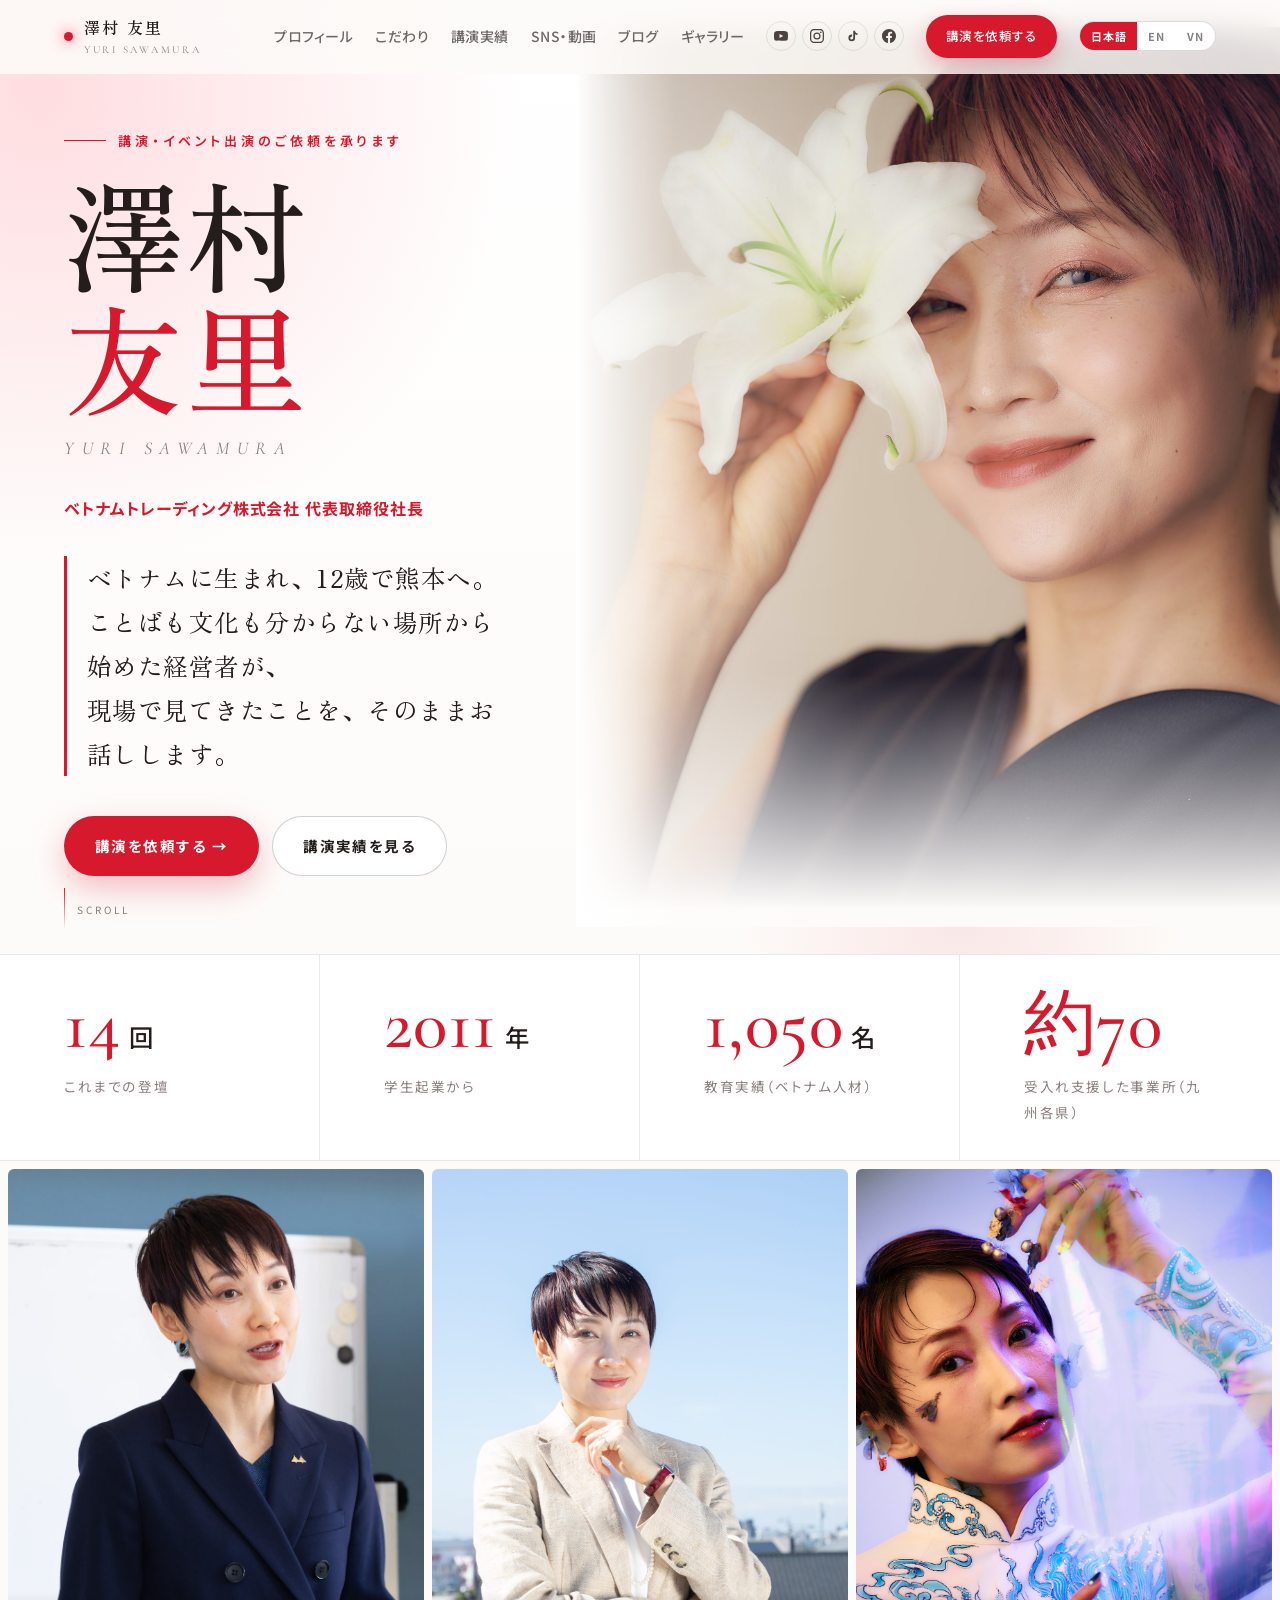
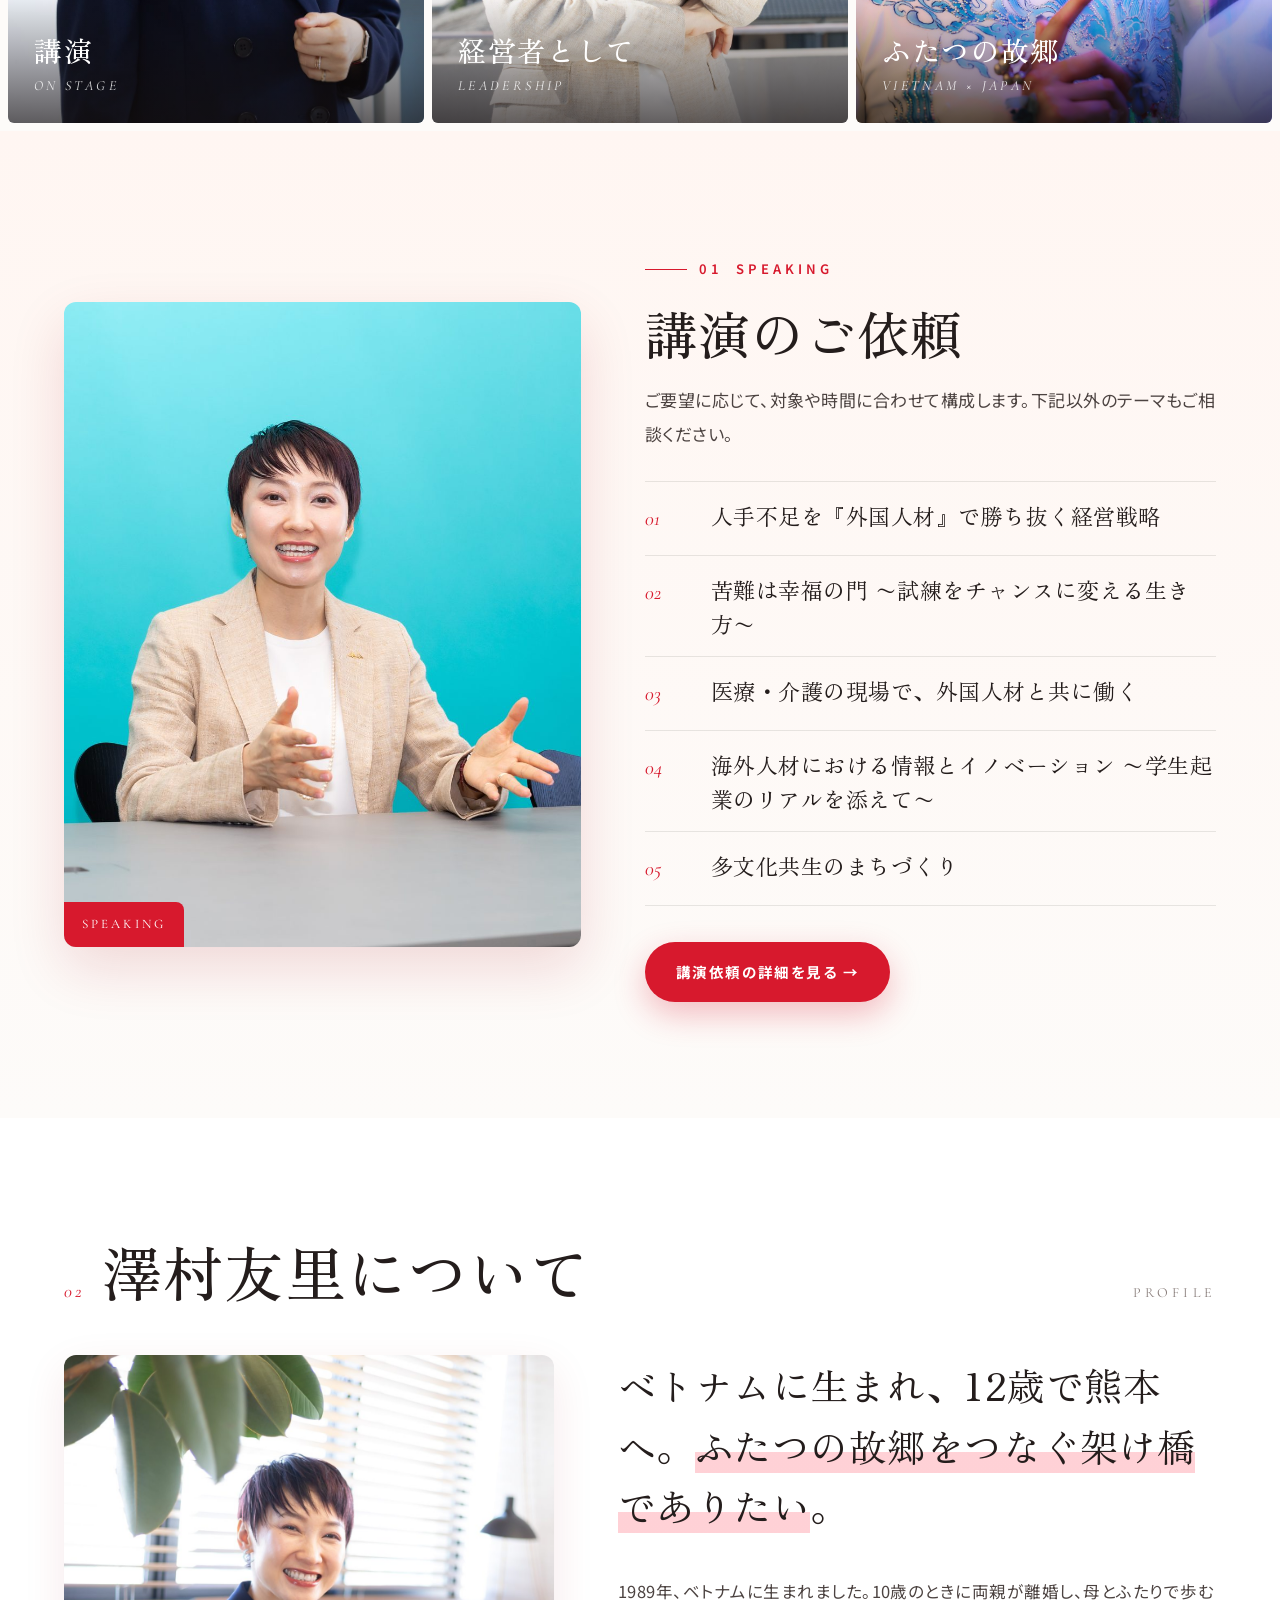
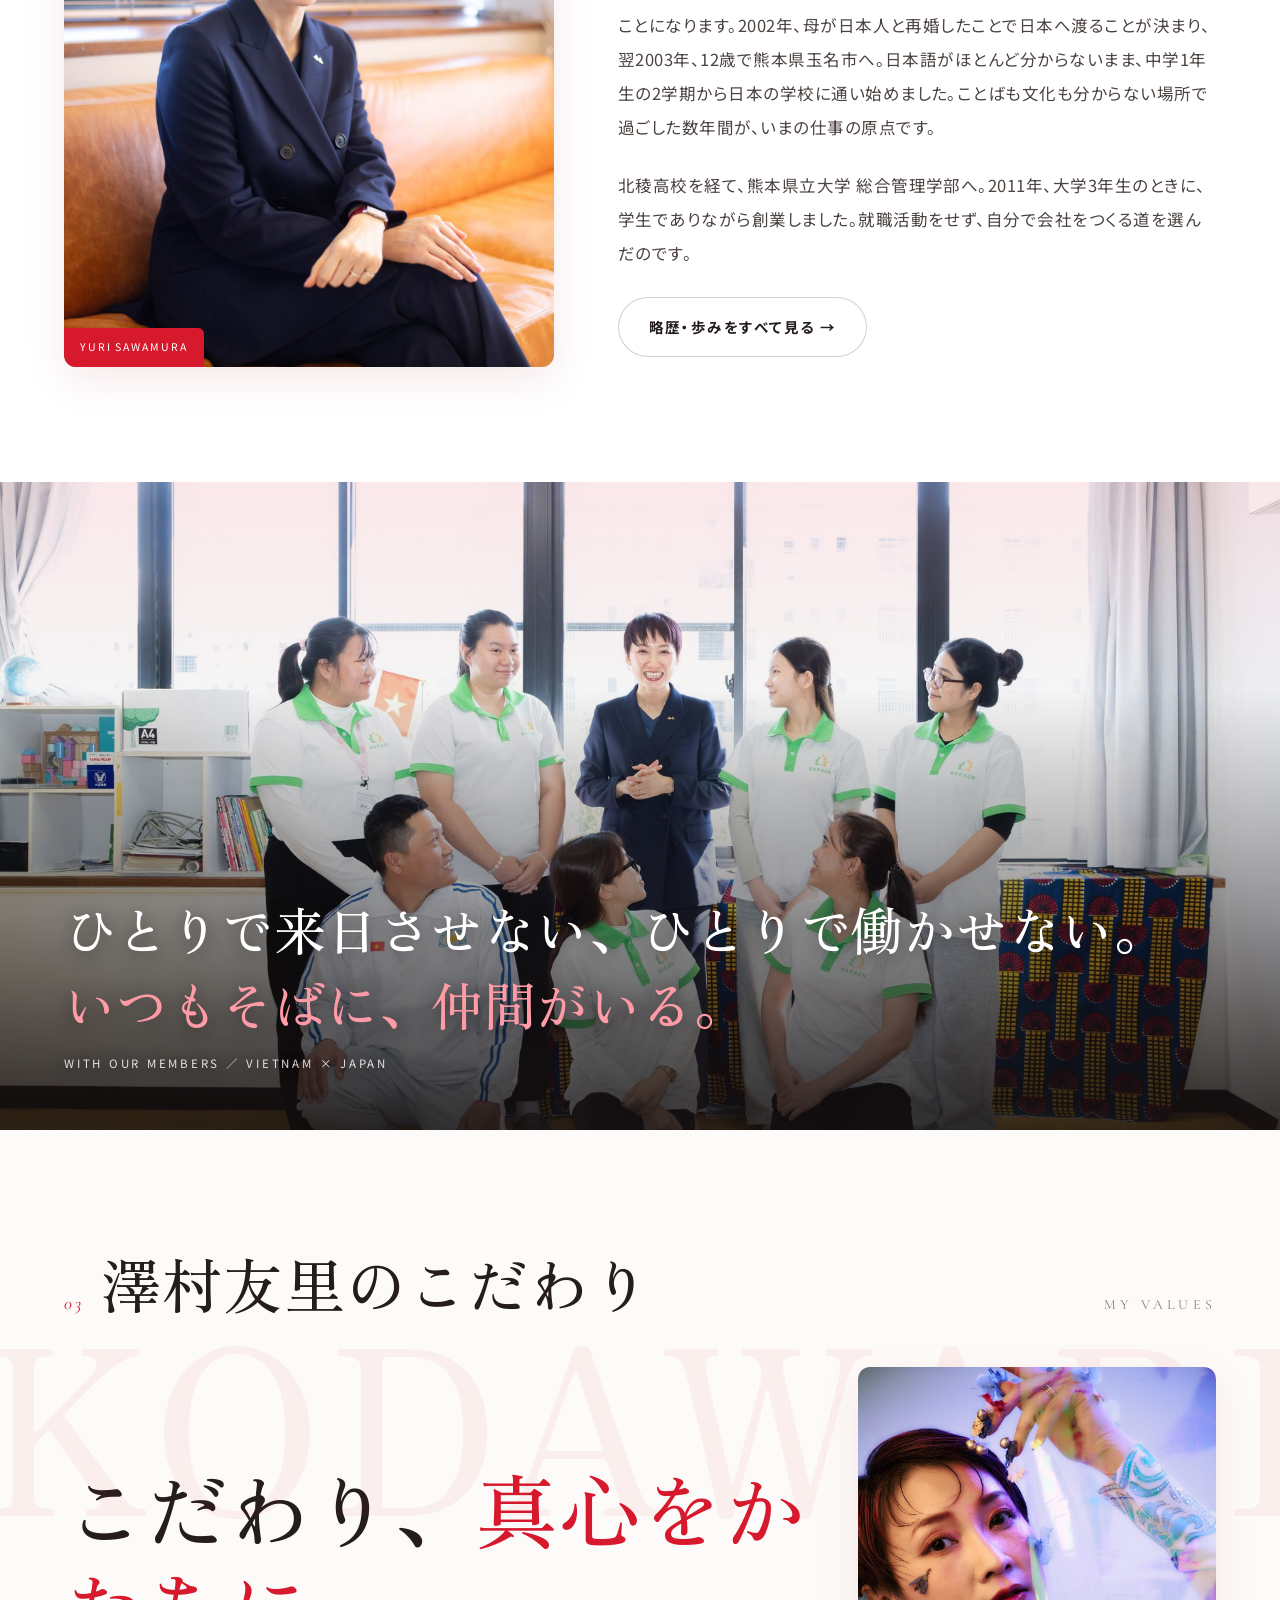
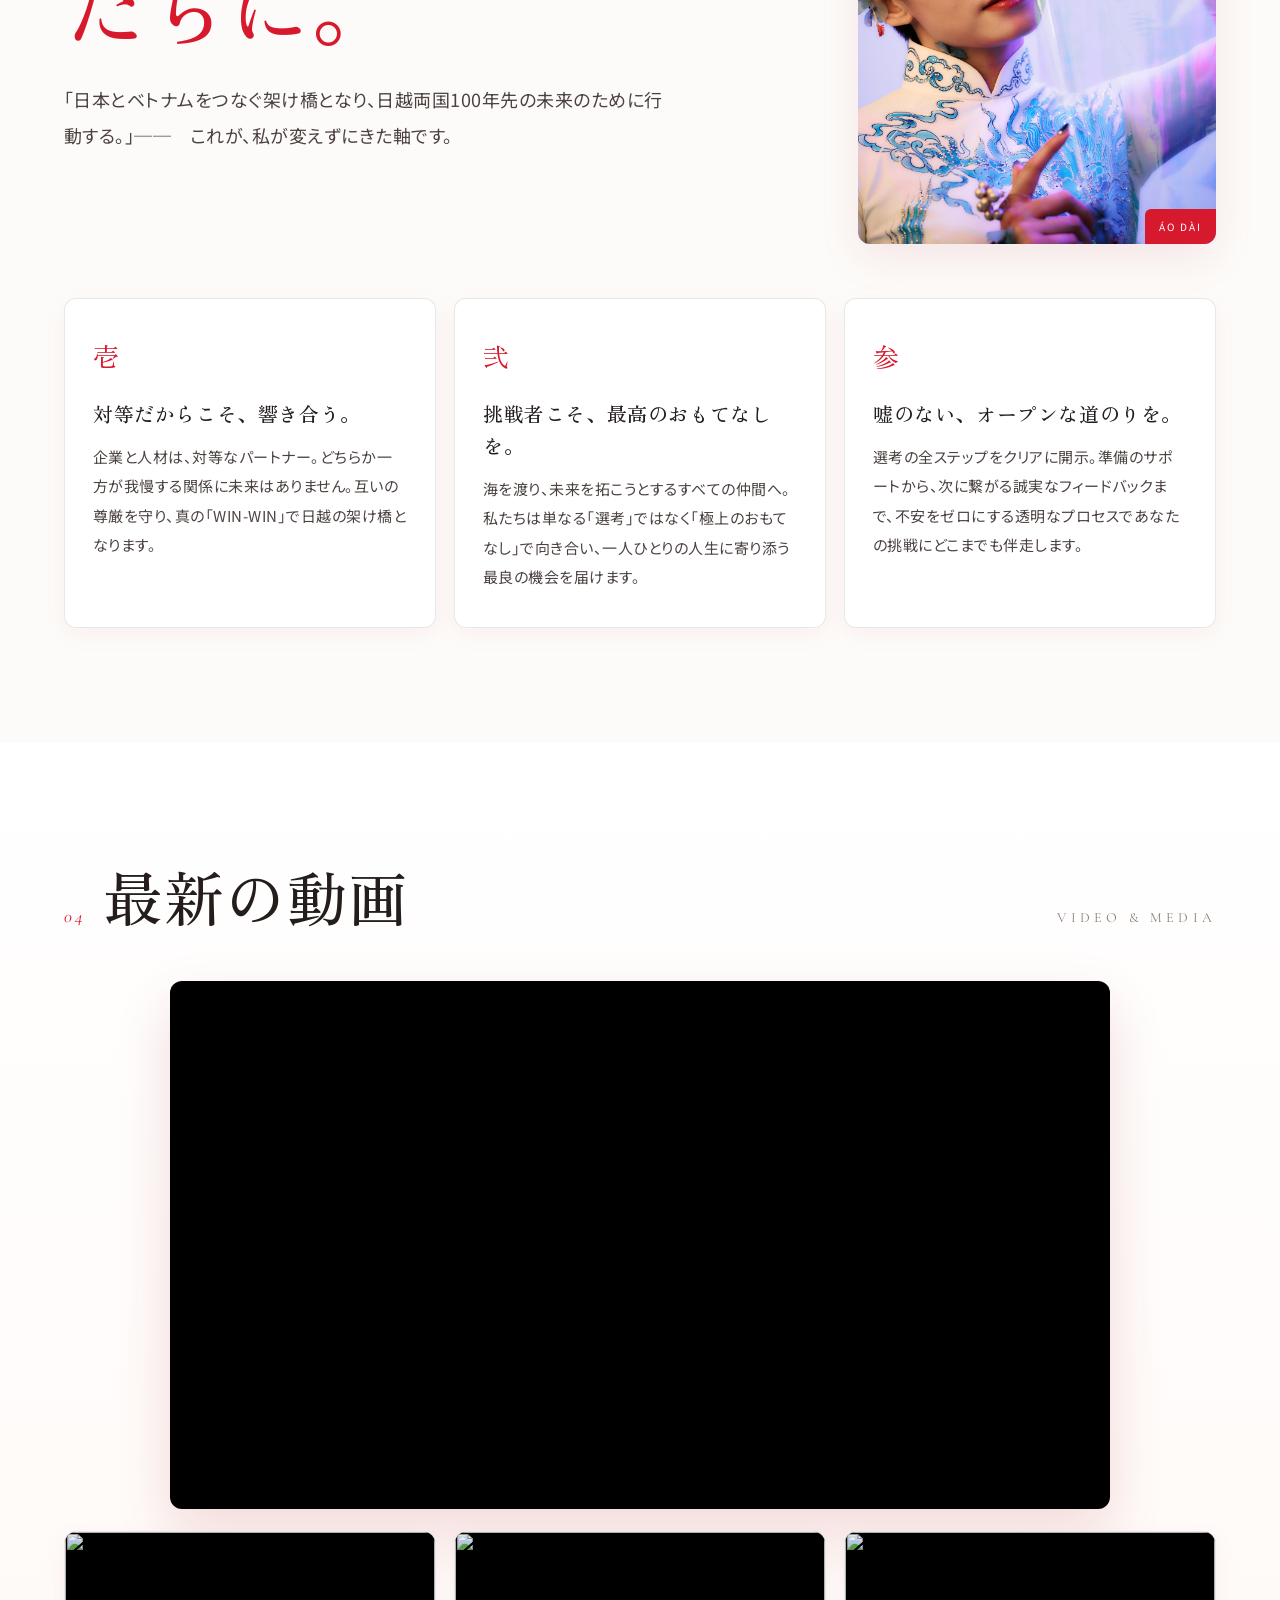
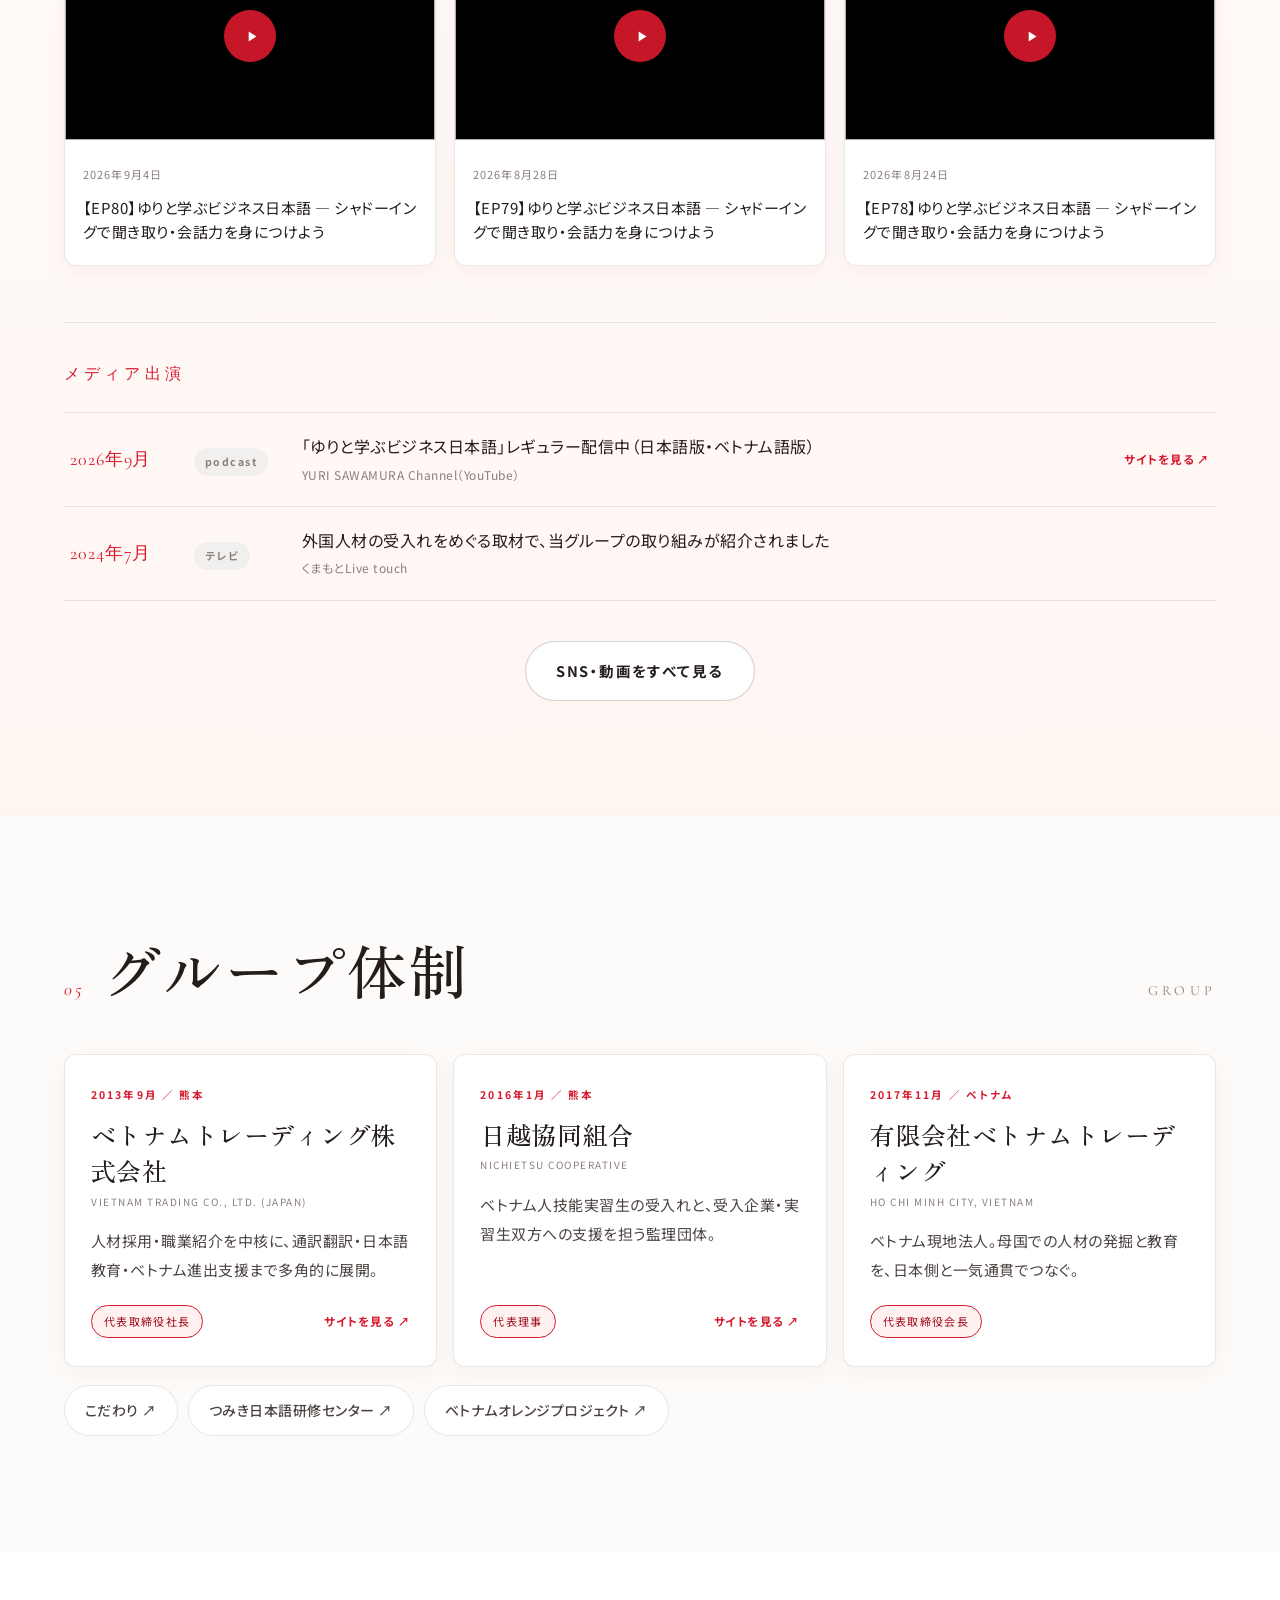
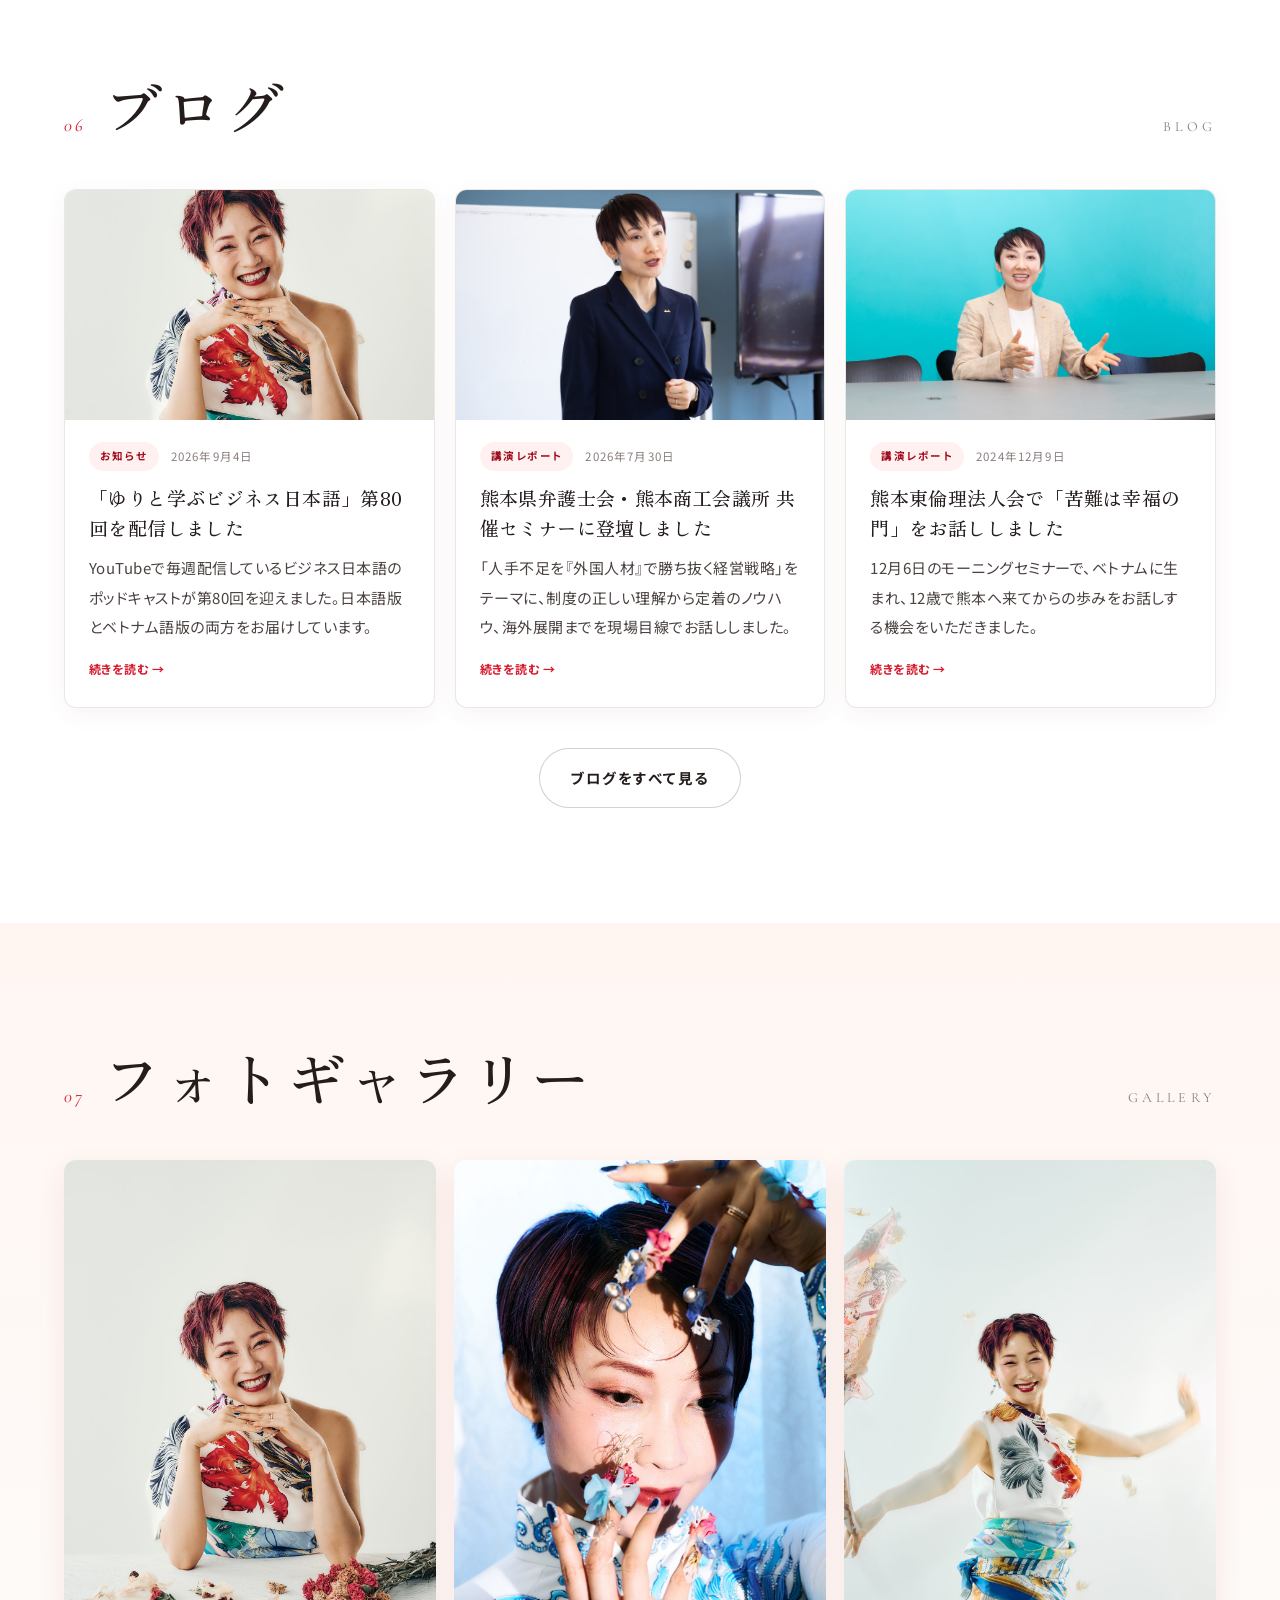
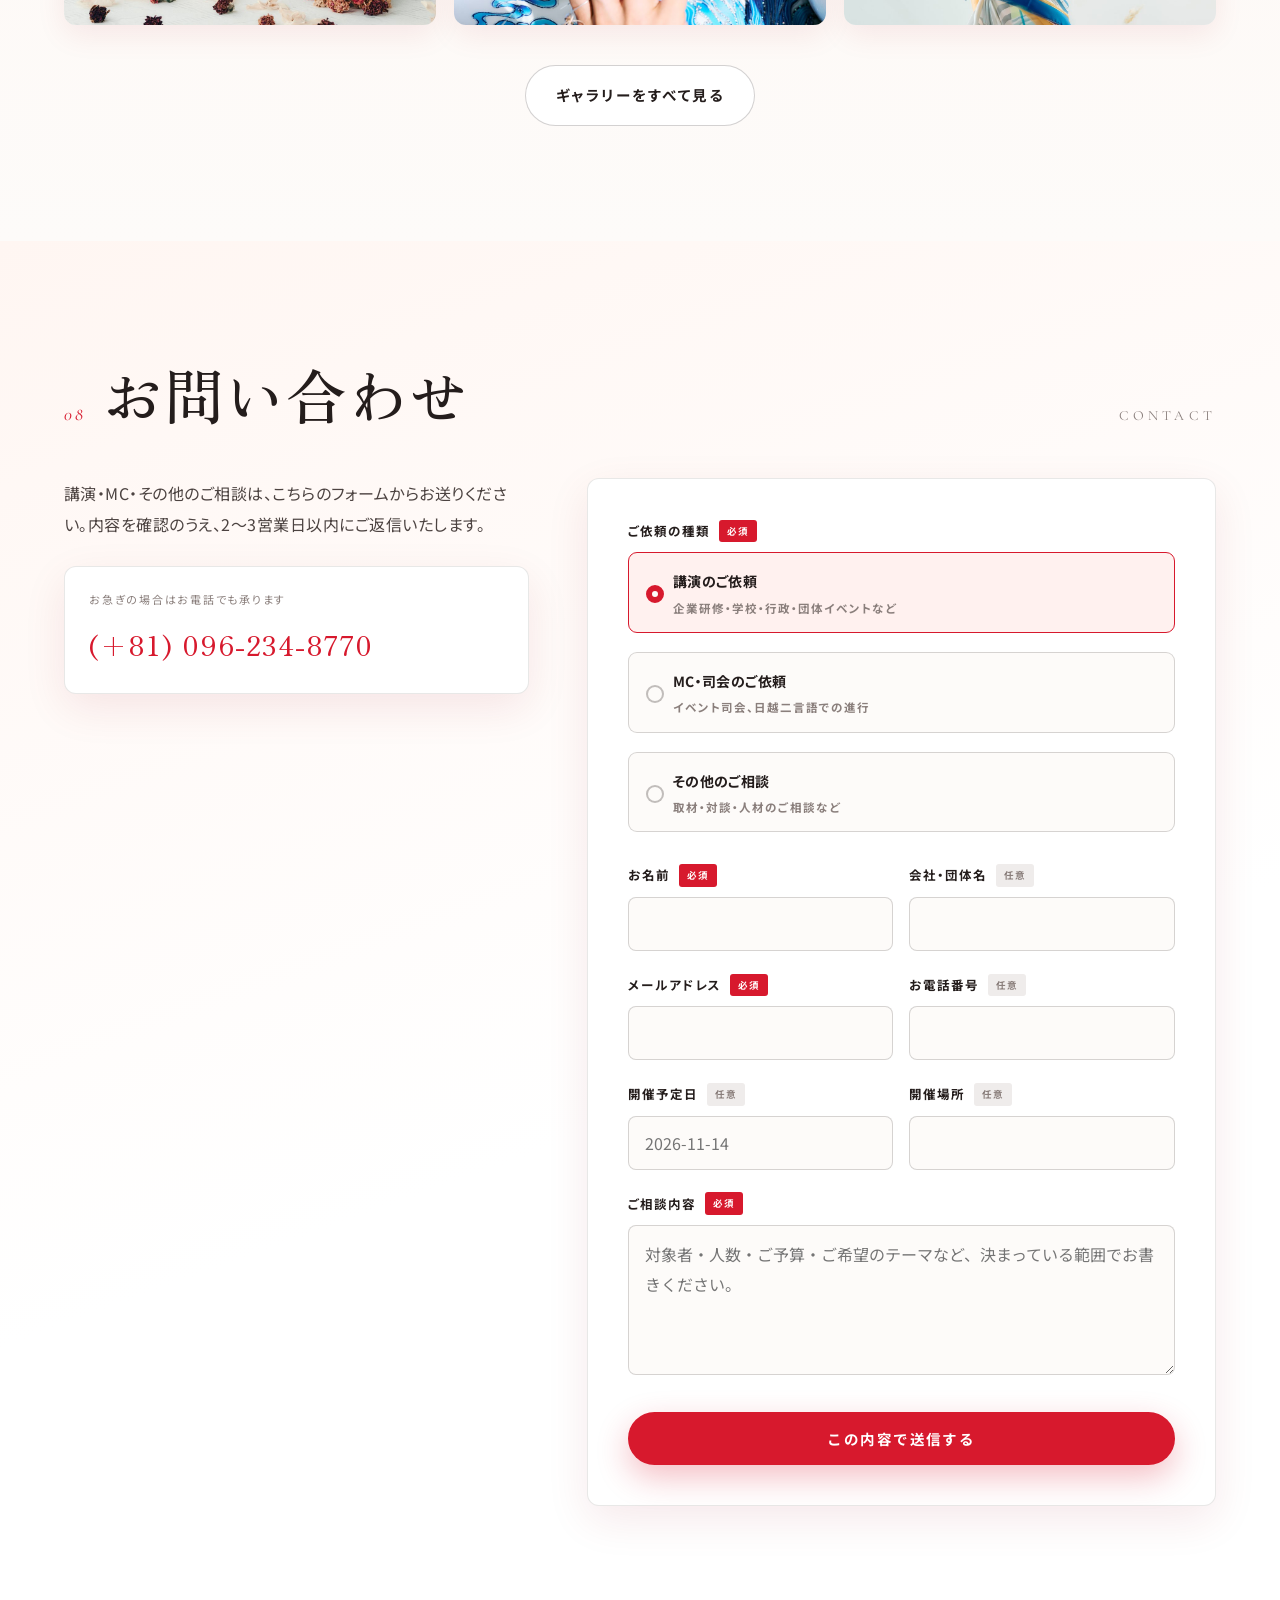
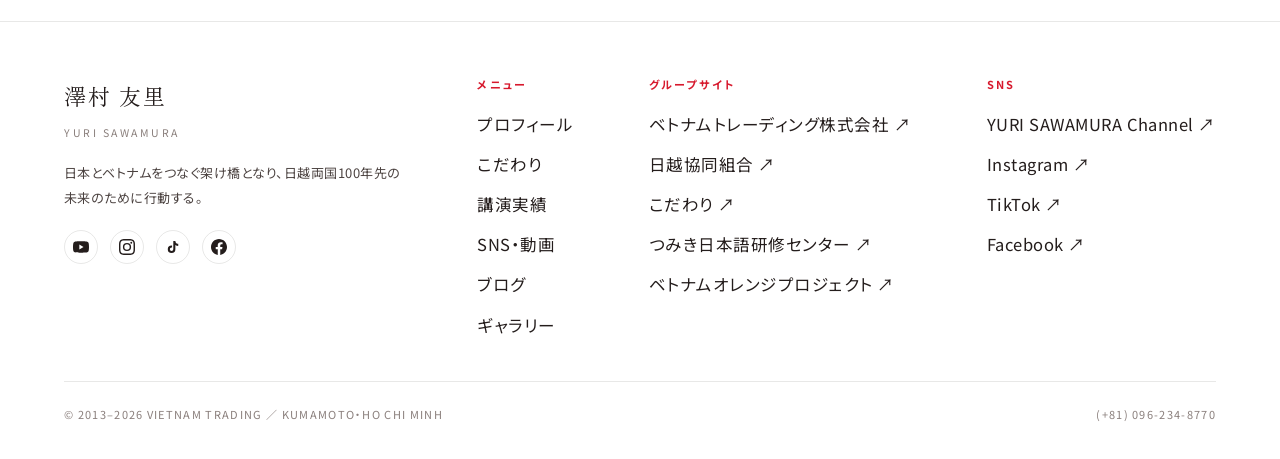
==== commit cb7cd1ad: "デザイン刷新：写真主役・文字を大きく・Webフォント導入、略歴ページ新設、社長確認事項を追加 【フォント・文字】 - Google Fonts を導入：見出し Zen Old Mincho／本文 No" ====
--- a/index.html
+++ b/index.html
@@ -6,6 +6,9 @@
 <title>澤村 友里 ｜ 講演・イベント出演のご依頼</title>
 <meta name="description" content="ベトナムトレーディング株式会社 代表取締役社長 澤村友里。外国人材の雇用、日越の相互理解、学生起業、多文化共生。講演・MCのご依頼を承ります。">
 <meta name="robots" content="noindex, nofollow, noarchive">
+<link rel="preconnect" href="https://fonts.googleapis.com">
+<link rel="preconnect" href="https://fonts.gstatic.com" crossorigin>
+<link href="https://fonts.googleapis.com/css2?family=Zen+Old+Mincho:wght@400;500;600&family=Noto+Sans+JP:wght@400;500;600;700&family=Cormorant+Garamond:ital,wght@0,400;0,500;1,400;1,500&display=swap" rel="stylesheet">
 <link rel="stylesheet" href="style.css">
 </head>
 <body>
@@ -23,40 +26,30 @@
 <!-- ============ STATS ============ -->
 <div class="stats" id="stats"></div>
 
-<!-- ============ 目次 ============ -->
-<section id="toc-sec" style="padding-top:clamp(48px,6vw,80px);padding-bottom:0">
-  <div class="sec-head rv"><span class="sec-num">—</span><h2 class="sec-title" id="t-toc"></h2></div>
-  <div class="toc rv" id="toc"></div>
-</section>
-
-<!-- ============ 01 講演のご依頼について ============ -->
+<!-- ============ PHOTO STRIP ============ -->
+<div class="strip" id="strip"></div>
+
+<!-- ============ 01 講演のご依頼 ============ -->
 <section id="lecture-info">
-  <div class="sec-head rv">
-    <span class="sec-num">01</span>
-    <h2 class="sec-title" id="t-lecinfo"></h2>
-    <span class="sec-sub">SPEAKING</span>
-  </div>
-  <p class="sec-lead rv" id="t-lecinfo-lead"></p>
-  <div class="teaser rv" id="teaser"></div>
-  <div class="teaser-recent rv" id="teaser-recent"></div>
-  <div class="more-wrap rv"><a class="btn btn-r" id="t-more-lecdetail" href="lecture.html"></a></div>
-</section>
-
-<!-- ============ 02 メディア出演 ============ -->
-<section id="media" style="background:#fff">
+  <div class="lecinfo">
+    <div class="ph rv">
+      <img src="img/q_234.jpg" alt="対話する澤村友里">
+      <span class="tag2">SPEAKING</span>
+    </div>
+    <div class="rv">
+      <div class="eyebrow">01 &nbsp;SPEAKING</div>
+      <h2 class="sec-title" id="t-lecinfo"></h2>
+      <p class="sec-lead" id="t-lecinfo-lead" style="margin:18px 0 0"></p>
+      <ul class="themes" id="themes"></ul>
+      <a class="btn btn-r" id="t-more-lecdetail" href="lecture.html"></a>
+    </div>
+  </div>
+</section>
+
+<!-- ============ 02 澤村友里について ============ -->
+<section id="profile" style="background:#fff">
   <div class="sec-head rv">
     <span class="sec-num">02</span>
-    <h2 class="sec-title" id="t-media"></h2>
-    <span class="sec-sub">MEDIA</span>
-  </div>
-  <div id="media-sample"></div>
-  <div class="media-list rv" id="media-list"></div>
-</section>
-
-<!-- ============ 03 澤村友里について ============ -->
-<section id="profile" style="background:linear-gradient(180deg,var(--bg-2),var(--bg))">
-  <div class="sec-head rv">
-    <span class="sec-num">03</span>
     <h2 class="sec-title" id="t-profile"></h2>
     <span class="sec-sub">PROFILE</span>
   </div>
@@ -67,13 +60,6 @@
     </div>
     <div class="prof-body rv" id="prof-body"></div>
   </div>
-
-  <h3 class="sub-head rv" id="t-bio"></h3>
-  <dl class="spec rv" id="bio-spec"></dl>
-
-  <h3 class="sub-head rv" id="t-story"></h3>
-  <div class="tl" id="timeline"></div>
-
 </section>
 
 <!-- ============ BAND ============ -->
@@ -82,10 +68,10 @@
   <div class="band-in rv" id="band"></div>
 </section>
 
-<!-- ============ 04 こだわり ============ -->
+<!-- ============ 03 こだわり ============ -->
 <section id="kodawari">
   <div class="sec-head rv">
-    <span class="sec-num">04</span>
+    <span class="sec-num">03</span>
     <h2 class="sec-title" id="t-kodawari"></h2>
     <span class="sec-sub">MY VALUES</span>
   </div>
@@ -99,49 +85,48 @@
   <div class="kod-cards" id="kod-cards"></div>
 </section>
 
-<!-- ============ 05 SNS・最新動画 ============ -->
+<!-- ============ 04 最新の動画・メディア ============ -->
 <section id="video" style="background:linear-gradient(180deg,#fff,var(--bg-2))">
   <div class="sec-head rv">
+    <span class="sec-num">04</span>
+    <h2 class="sec-title" id="t-video"></h2>
+    <span class="sec-sub">VIDEO &amp; MEDIA</span>
+  </div>
+  <div class="video-main rv" id="player"></div>
+  <div class="vids" id="vids" style="margin-top:22px"></div>
+  <div class="media-mini rv">
+    <h3 class="sub-head" id="t-media" style="margin-top:36px"></h3>
+    <div class="media-list" id="media-list"></div>
+  </div>
+  <div class="more-wrap rv"><a class="btn btn-o" id="t-more-sns" href="sns.html"></a></div>
+</section>
+
+<!-- ============ 05 グループ体制 ============ -->
+<section id="group" style="background:var(--bg)">
+  <div class="sec-head rv">
     <span class="sec-num">05</span>
-    <h2 class="sec-title" id="t-video"></h2>
-    <span class="sec-sub">LATEST VIDEO</span>
-  </div>
-  <p class="sec-lead rv" id="t-video-lead"></p>
-  <div class="video-main rv" id="player"></div>
-  <h3 class="sub-head rv" id="t-pickup"></h3>
-  <div class="vids" id="vids"></div>
-  <div class="more-wrap rv"><a class="btn btn-o" id="t-more-sns" href="sns.html"></a></div>
-</section>
-
-<!-- ============ 06 グループ体制 ============ -->
-<section id="group" style="background:var(--bg)">
-  <div class="sec-head rv">
-    <span class="sec-num">06</span>
     <h2 class="sec-title" id="t-group"></h2>
     <span class="sec-sub">GROUP</span>
   </div>
-  <p class="sec-lead rv" id="t-group-lead"></p>
   <div class="grp" id="grp-list"></div>
-  <h3 class="sub-head rv" id="t-services"></h3>
-  <div class="svc" id="svc-list"></div>
-</section>
-
-<!-- ============ 07 ブログ ============ -->
+  <div class="svc-pills rv" id="svc-list"></div>
+</section>
+
+<!-- ============ 06 ブログ ============ -->
 <section id="blog" style="background:#fff">
   <div class="sec-head rv">
-    <span class="sec-num">07</span>
+    <span class="sec-num">06</span>
     <h2 class="sec-title" id="t-blog"></h2>
     <span class="sec-sub">BLOG</span>
   </div>
-  <div id="blog-sample"></div>
   <div class="posts" id="blog-list"></div>
   <div class="more-wrap rv"><a class="btn btn-o" id="t-more-blog" href="blog.html"></a></div>
 </section>
 
-<!-- ============ 08 ギャラリー ============ -->
+<!-- ============ 07 ギャラリー ============ -->
 <section id="gallery" style="background:linear-gradient(180deg,var(--bg-2),var(--bg))">
   <div class="sec-head rv">
-    <span class="sec-num">08</span>
+    <span class="sec-num">07</span>
     <h2 class="sec-title" id="t-gallery"></h2>
     <span class="sec-sub">GALLERY</span>
   </div>
@@ -149,10 +134,10 @@
   <div class="more-wrap rv"><a class="btn btn-o" id="t-more-gal" href="gallery.html"></a></div>
 </section>
 
-<!-- ============ 09 お問い合わせ ============ -->
+<!-- ============ 08 お問い合わせ ============ -->
 <section id="contact">
   <div class="sec-head rv">
-    <span class="sec-num">09</span>
+    <span class="sec-num">08</span>
     <h2 class="sec-title" id="t-contact"></h2>
     <span class="sec-sub">CONTACT</span>
   </div>
@@ -177,17 +162,11 @@
     <div class="eyebrow">${L(HERO.eyebrow)}</div>
     <h1><span class="sur">${T('nameSur')}</span><em>${T('nameGiven')}</em></h1>
     <div class="romaji">YURI SAWAMURA</div>
-    <div class="role">
-      ${HERO.roles.map((r,i)=> (i===0?`<b>${esc(L(r))}</b>`:esc(L(r)))).join('<br>')}
-    </div>
+    <div class="role"><b>${esc(L(HERO.roles[0]))}</b></div>
     <p class="hero-lead">${L(HERO.lead)}</p>
     <div class="hero-cta">
       <a class="btn btn-r" href="#contact">${L(HERO.btnPrimary)} →</a>
       <a class="btn btn-o" href="lecture.html">${L(HERO.btnSecondary)}</a>
-    </div>
-    <div class="theme-chips">
-      <span class="lbl">${T('secTopics')}</span>
-      ${TOPICS.map(t=>`<a href="lecture.html#topics" title="${esc(L(t.title))}">${esc(L(t.short||t.title))}</a>`).join('')}
     </div>`;
 
   /* ---- STATS ---- */
@@ -197,62 +176,29 @@
     return `<div class="stat rv"><b>${esc(String(v))}<small>${esc(L(st.unit))}</small></b><p>${esc(L(st.label))}</p></div>`;
   }).join('');
 
-  /* ---- 目次 ---- */
-  document.getElementById('t-toc').textContent = T('secIndex');
-  document.getElementById('toc').innerHTML = [
-    ['#lecture-info',T('secLectureInfo')],['#media',T('secMedia')],['#profile',T('secProfile')],
-    ['#kodawari',T('secKodawari')],['#video',T('secVideo')],['#group',T('secGroup')],
-    ['#blog',T('secBlog')],['#gallery',T('secGallery')],['#contact',T('secContact')]
-  ].map((x,i)=>`<a href="${x[0]}">${String(i+1).padStart(2,'0')}　${x[1]}</a>`).join('');
-
-  /* ---- 01 講演のご依頼について（講演ページへの導線） ---- */
+  /* ---- PHOTO STRIP ---- */
+  document.getElementById('strip').innerHTML = STRIP.map(p=>`
+    <figure class="rv"><img src="${p.src}" alt="" style="object-position:${p.pos||'50% 30%'}">
+      <figcaption><b>${esc(L(p.label))}</b><span>${esc(p.sub||'')}</span></figcaption></figure>`).join('');
+
+  /* ---- 01 講演のご依頼 ---- */
   document.getElementById('t-lecinfo').textContent = T('secLectureInfo');
-  document.getElementById('t-lecinfo-lead').textContent = T('secLectureInfoLead');
+  document.getElementById('t-lecinfo-lead').textContent = T('secTopicsLead');
+  document.getElementById('themes').innerHTML = TOPICS.map(t=>`
+    <li><i>${t.no}</i><a href="lecture.html#topics">${esc(L(t.title))}</a></li>`).join('');
   document.getElementById('t-more-lecdetail').textContent = T('moreLecDetail') + ' →';
-  document.getElementById('teaser').innerHTML = `
-    <div class="col">
-      <h4>${T('teaserTopics')}</h4>
-      <ul>${TOPICS.map(t=>`<li><b>${esc(L(t.title))}</b></li>`).join('')}</ul>
-    </div>
-    <div class="col">
-      <h4>${T('teaserPacks')}</h4>
-      <ul>${PACKAGES.map(p=>`<li><b>${esc(L(p.name))}</b><br><span>${T('perTime')} ${esc(L(p.time))}</span></li>`).join('')}</ul>
-    </div>
-    <div class="col">
-      <h4>${T('teaserSteps')}</h4>
-      <div class="steps-mini">${STEPS.map(x=>`<span>${x.no}　${esc(L(x.title))}</span>`).join('')}</div>
-    </div>`;
-  const recent = LECTURES.slice().sort((a,b)=>b.date.localeCompare(a.date)).slice(0,3);
-  document.getElementById('teaser-recent').innerHTML = `<h4>${T('teaserRecent')}</h4>` +
-    recent.map(l=>`<div class="row">
-      <div class="d">${fmtDate(l.date)}</div>
-      <div><div class="t">${esc(L(l.title))}</div>${L(l.host)?`<div class="h">${esc(L(l.host))}</div>`:''}</div>
-      <span class="tag n">${esc(L(KIND_LABELS[l.kind]||l.kind))}</span>
-    </div>`).join('');
-
-  /* ---- 05 メディア ---- */
-  document.getElementById('t-media').textContent = T('secMedia');
-  document.getElementById('media-sample').innerHTML = sampleNote();
-  document.getElementById('media-list').innerHTML = MEDIA.slice()
-    .sort((a,b)=>b.date.localeCompare(a.date)).map(mediaRow).join('');
-
-  /* ---- 06 プロフィール ---- */
-  document.getElementById('t-profile').textContent   = T('secProfile');
-  document.getElementById('t-bio').textContent       = T('secBio');
-  document.getElementById('t-story').textContent     = T('secStory');
-  document.getElementById('prof-body').innerHTML     = profileText();
-  document.getElementById('bio-spec').innerHTML      = PROFILE_SPEC.map(specRow).join('');
-  document.getElementById('timeline').innerHTML = TIMELINE.map(t=>`
-    <div class="tl-item rv">
-      <div class="tl-year">${t.year}</div>
-      <h3>${esc(L(t.title))}</h3>
-      <p>${esc(L(t.body))}</p>
-    </div>`).join('');
+
+  /* ---- 02 プロフィール（要約） ---- */
+  document.getElementById('t-profile').textContent = T('secProfile');
+  const paras = L(PROFILE_TEXT);
+  document.getElementById('prof-body').innerHTML =
+    paras.slice(0,3).join('') +
+    `<div class="prof-more"><a class="btn btn-o" href="profile.html">${T('moreProfile')} →</a></div>`;
 
   /* ---- BAND ---- */
   document.getElementById('band').innerHTML = `<h3>${L(BAND.title)}</h3><p>${esc(BAND.sub)}</p>`;
 
-  /* ---- 07 こだわり ---- */
+  /* ---- 03 こだわり ---- */
   document.getElementById('t-kodawari').textContent = T('secKodawari');
   document.getElementById('kod-lead').innerHTML = `
     <h3 class="kod-title rv">${L(KODAWARI_TITLE)}</h3>
@@ -264,46 +210,41 @@
       <p>${esc(L(k.body))}</p>
     </article>`).join('');
 
-  /* ---- 08 動画 ---- */
-  document.getElementById('t-video').textContent      = T('secVideo');
-  document.getElementById('t-video-lead').textContent = T('secVideoLead');
-  document.getElementById('t-pickup').textContent     = T('secPickup');
-  document.getElementById('t-more-sns').textContent   = T('moreSns');
+  /* ---- 04 動画・メディア ---- */
+  document.getElementById('t-video').textContent = T('secVideo');
+  document.getElementById('t-media').textContent = T('secMediaMini');
+  document.getElementById('t-more-sns').textContent = T('moreSns');
   renderPlayer();
-  document.getElementById('vids').innerHTML = VIDEOS.slice(0,6).map(videoCard).join('');
+  document.getElementById('vids').innerHTML = VIDEOS.slice(0,3).map(videoCard).join('');
   bindVideoClicks();
-
-  /* ---- 09 グループ ---- */
+  document.getElementById('media-list').innerHTML = MEDIA.slice()
+    .sort((a,b)=>b.date.localeCompare(a.date)).map(mediaRow).join('');
+
+  /* ---- 05 グループ ---- */
   document.getElementById('t-group').textContent = T('secGroup');
-  document.getElementById('t-group-lead').textContent = T('secGroupLead');
-  document.getElementById('t-services').textContent = T('secServices');
   document.getElementById('grp-list').innerHTML = GROUP.map(groupCard).join('');
-  document.getElementById('svc-list').innerHTML = SERVICES.map(serviceCard).join('');
-
-  /* ---- 10 ブログ ---- */
+  document.getElementById('svc-list').innerHTML = SERVICES.map(s=>
+    `<a href="${s.url}" target="_blank" rel="noopener">${esc(L(s.name))} ↗</a>`).join('');
+
+  /* ---- 06 ブログ ---- */
   document.getElementById('t-blog').textContent = T('secBlog');
   document.getElementById('t-more-blog').textContent = T('moreBlog');
-  document.getElementById('blog-sample').innerHTML = sampleNote();
   const posts = POSTS.slice().sort((a,b)=>b.date.localeCompare(a.date)).slice(0,3);
   document.getElementById('blog-list').innerHTML = posts.map(postCard).join('');
 
-  /* ---- 11 ギャラリー ---- */
+  /* ---- 07 ギャラリー ---- */
   document.getElementById('t-gallery').textContent = T('secGallery');
   document.getElementById('t-more-gal').textContent = T('moreGallery');
-  document.getElementById('gal-list').innerHTML = PHOTOS.slice(0,3).map(p=>`
+  const picks = ['img/q_9442.jpg','img/q_8884.jpg','img/q_9823.jpg'];
+  const galItems = picks.map(src=>PHOTOS.find(p=>p.src===src)).filter(Boolean);
+  document.getElementById('gal-list').innerHTML = galItems.map(p=>`
     <figure class="rv"><img src="${p.src}" alt="" style="object-position:${p.pos||'50% 30%'}">
       <figcaption>${esc(L(p.caption))}</figcaption></figure>`).join('');
   bindLightbox('#gal-list figure');
 
-  /* ---- 12 フォーム ---- */
+  /* ---- 08 フォーム ---- */
   document.getElementById('t-contact').textContent = T('secContact');
   renderForm();
-}
-
-/* プロフィール本文（data.js の PROFILE_TEXT を表示） */
-function profileText(){
-  const paras = L(PROFILE_TEXT).join('');
-  return paras + `<div class="sign"><span>${esc(L(HERO.roles[0]))}</span><strong>${T('name')}</strong></div>`;
 }
 
 /* ライトボックス */
--- a/style.css
+++ b/style.css
@@ -13,8 +13,9 @@
   --ink-2:#4C4341;
   --muted:#8A7F7C;
   --line:rgba(36,29,28,.1);
-  --sans:"Hiragino Kaku Gothic ProN","Yu Gothic Medium","Yu Gothic","Meiryo","Segoe UI",sans-serif;
-  --serif:"Hiragino Mincho ProN","Yu Mincho","YuMincho","Noto Serif JP","MS PMincho",serif;
+  --sans:"Noto Sans JP","Hiragino Kaku Gothic ProN","Yu Gothic Medium","Meiryo",sans-serif;
+  --latin:"Cormorant Garamond","Times New Roman",serif;
+  --serif:"Zen Old Mincho","Hiragino Mincho ProN","Yu Mincho","Noto Serif JP",serif;
   --pad:clamp(20px,5vw,80px);
   --shadow:0 14px 44px rgba(160,14,31,.09);
   --shadow-lg:0 22px 56px rgba(160,14,31,.14);
@@ -24,7 +25,8 @@
 html{scroll-behavior:smooth;scroll-padding-top:76px}
 body{
   background:var(--bg);color:var(--ink);font-family:var(--sans);
-  line-height:1.9;letter-spacing:.02em;-webkit-font-smoothing:antialiased;overflow-x:hidden;
+  font-size:16.5px;line-height:1.95;letter-spacing:.03em;-webkit-font-smoothing:antialiased;overflow-x:hidden;
+  font-feature-settings:"palt";
 }
 img{max-width:100%;display:block}
 a{color:inherit;text-decoration:none}
@@ -40,10 +42,10 @@
   border-bottom:1px solid transparent;transition:border-color .4s,box-shadow .4s,padding .4s;
 }
 header.solid{border-bottom-color:var(--line);box-shadow:0 10px 30px rgba(160,14,31,.05)}
-.brand{display:flex;align-items:center;gap:11px;font-size:14px;font-weight:700;letter-spacing:.14em;white-space:nowrap}
+.brand{display:flex;align-items:center;gap:11px;font-size:16px;font-weight:600;letter-spacing:.14em;white-space:nowrap;font-family:var(--serif)}
 .brand .dot{width:9px;height:9px;border-radius:50%;background:var(--red);box-shadow:0 0 14px var(--red-bright);flex:none}
-.brand small{display:block;font-size:9.5px;letter-spacing:.2em;color:var(--muted);font-weight:400;margin-top:-4px}
-nav{display:flex;align-items:center;gap:clamp(12px,1.7vw,26px);font-size:13px;font-weight:700}
+.brand small{display:block;font-size:10.5px;letter-spacing:.26em;color:var(--muted);font-weight:400;margin-top:-3px;font-family:var(--latin)}
+nav{display:flex;align-items:center;gap:clamp(12px,1.7vw,26px);font-size:14px;font-weight:500}
 nav a.navlink{opacity:.66;transition:.25s;white-space:nowrap}
 nav a.navlink:hover,nav a.navlink.cur{opacity:1;color:var(--red)}
 .nav-cta{background:var(--red);color:#fff!important;padding:9px 20px;border-radius:999px;font-size:12.5px;opacity:1!important;
@@ -66,7 +68,7 @@
 
 /* ---------- buttons ---------- */
 .btn{display:inline-flex;align-items:center;justify-content:center;gap:10px;padding:15px 30px;border-radius:999px;
-  font-size:13.5px;letter-spacing:.1em;font-weight:700;transition:.3s;border:1px solid transparent;cursor:pointer}
+  font-size:14.5px;letter-spacing:.1em;font-weight:700;transition:.3s;border:1px solid transparent;cursor:pointer}
 .btn-r{background:var(--red);color:#fff;box-shadow:0 12px 32px rgba(215,25,45,.28)}
 .btn-r:hover{background:var(--red-bright);transform:translateY(-3px);box-shadow:0 18px 40px rgba(255,46,69,.34)}
 .btn-o{border-color:rgba(36,29,28,.2);color:var(--ink);background:#fff}
@@ -79,10 +81,10 @@
 /* ---------- section ---------- */
 section{padding:clamp(70px,9vw,130px) var(--pad);position:relative}
 .sec-head{display:flex;align-items:baseline;gap:18px;margin-bottom:46px;flex-wrap:wrap}
-.sec-num{font-family:var(--serif);font-size:13px;letter-spacing:.2em;color:var(--red)}
-.sec-title{font-family:var(--serif);font-size:clamp(27px,4.2vw,46px);font-weight:500;line-height:1.3}
-.sec-sub{font-size:11px;letter-spacing:.28em;color:var(--muted);margin-left:auto}
-.sec-lead{margin:-28px 0 44px;color:var(--ink-2);font-size:15px;max-width:44em}
+.sec-num{font-family:var(--latin);font-size:18px;letter-spacing:.14em;color:var(--red);font-style:italic}
+.sec-title{font-family:var(--serif);font-size:clamp(34px,5vw,60px);font-weight:500;line-height:1.25;letter-spacing:.02em}
+.sec-sub{font-family:var(--latin);font-size:14px;letter-spacing:.3em;color:var(--muted);margin-left:auto}
+.sec-lead{margin:-24px 0 48px;color:var(--ink-2);font-size:17px;max-width:40em;line-height:2}
 @media(max-width:700px){.sec-sub{display:none}}
 
 /* ---------- page hero (下層ページ) ---------- */
@@ -91,10 +93,10 @@
 .page-hero::before{content:"";position:absolute;width:56vw;height:56vw;right:-22vw;top:-28vw;border-radius:50%;
   background:radial-gradient(circle,rgba(255,46,69,.14),transparent 66%)}
 .page-hero .in{position:relative;z-index:2}
-.eyebrow{display:inline-flex;align-items:center;gap:10px;font-size:11px;letter-spacing:.3em;color:var(--red);font-weight:700;margin-bottom:16px}
+.eyebrow{display:inline-flex;align-items:center;gap:12px;font-size:13px;letter-spacing:.3em;color:var(--red);font-weight:600;margin-bottom:18px}
 .eyebrow::before{content:"";width:42px;height:1px;background:var(--red)}
-.page-hero h1{font-family:var(--serif);font-weight:500;font-size:clamp(32px,5.6vw,62px);line-height:1.24}
-.page-hero p{margin-top:14px;color:var(--ink-2);font-size:14px;max-width:44em}
+.page-hero h1{font-family:var(--serif);font-weight:500;font-size:clamp(38px,6.4vw,76px);line-height:1.2}
+.page-hero p{margin-top:18px;color:var(--ink-2);font-size:16.5px;max-width:40em}
 
 /* ---------- cards ---------- */
 .card{background:#fff;border:1px solid var(--line);border-radius:var(--radius);position:relative;overflow:hidden;
@@ -142,7 +144,7 @@
 @media(max-width:1200px){.lang{margin-top:18px;align-self:center}.lang button{padding:9px 18px;font-size:13px}}
 
 /* ---------- hero ---------- */
-.hero{position:relative;min-height:100svh;display:grid;grid-template-columns:1.02fr .98fr;align-items:center;
+.hero{position:relative;min-height:100svh;display:grid;grid-template-columns:.9fr 1.1fr;align-items:center;
   overflow:hidden;background:linear-gradient(180deg,#fff,var(--bg))}
 .hero-bg{position:absolute;inset:0;z-index:0;pointer-events:none}
 .hero-bg::before{content:"";position:absolute;width:74vw;height:74vw;left:-28vw;top:-24vw;border-radius:50%;
@@ -150,20 +152,20 @@
 .hero-bg::after{content:"";position:absolute;width:38vw;height:38vw;right:6vw;bottom:-16vw;border-radius:50%;
   background:radial-gradient(circle,rgba(215,25,45,.09),transparent 66%)}
 .hero-l{position:relative;z-index:2;padding:118px var(--pad) 78px}
-.hero h1{font-family:var(--serif);font-weight:500;line-height:1.06;letter-spacing:.02em;
-  font-size:clamp(46px,7.8vw,104px);margin-bottom:6px}
+.hero h1{font-family:var(--serif);font-weight:500;line-height:1.02;letter-spacing:.02em;
+  font-size:clamp(60px,9.4vw,132px);margin-bottom:10px}
 .hero h1 .sur{display:block}
 .hero h1 em{font-style:normal;color:var(--red)}
-.romaji{font-size:12px;letter-spacing:.4em;color:var(--muted);margin:16px 0 26px}
-.role{font-size:clamp(12.5px,1.4vw,15px);font-weight:700;letter-spacing:.06em;line-height:2.05;color:var(--ink-2)}
+.romaji{font-family:var(--latin);font-size:18px;letter-spacing:.42em;color:var(--muted);margin:14px 0 26px;font-style:italic}
+.role{font-size:clamp(14px,1.4vw,16px);font-weight:500;letter-spacing:.06em;line-height:2;color:var(--ink-2)}
 .role b{color:var(--red);font-weight:700}
-.hero-lead{margin-top:30px;font-family:var(--serif);font-size:clamp(16px,2vw,23px);line-height:1.85;max-width:23em;
+.hero-lead{margin-top:32px;font-family:var(--serif);font-size:clamp(18px,2vw,24.5px);line-height:1.8;max-width:24em;
   border-left:3px solid var(--red);padding-left:20px}
 .hero-cta{display:flex;flex-wrap:wrap;gap:13px;margin-top:40px}
 .hero-r{position:relative;z-index:1;height:100svh}
-.hero-r img{width:100%;height:100%;object-fit:cover;object-position:62% 22%}
+.hero-r img{width:100%;height:100%;object-fit:cover;object-position:58% 24%}
 .hero-r::after{content:"";position:absolute;inset:0;
-  background:linear-gradient(90deg,#fff 0%,rgba(255,255,255,.42) 22%,rgba(255,255,255,0) 56%),
+  background:linear-gradient(90deg,#fff 0%,rgba(255,255,255,.35) 14%,rgba(255,255,255,0) 40%),
              linear-gradient(0deg,var(--bg) 2%,rgba(253,251,249,0) 28%)}
 .scrolldown{position:absolute;left:var(--pad);bottom:24px;z-index:3;font-size:10px;letter-spacing:.3em;
   color:var(--muted);display:flex;align-items:center;gap:12px}
@@ -184,9 +186,9 @@
   border-bottom:1px solid var(--line);background:#fff}
 .stat{padding:34px var(--pad);border-right:1px solid var(--line)}
 .stat:last-child{border-right:0}
-.stat b{display:block;font-family:var(--serif);font-size:clamp(30px,4.2vw,50px);line-height:1;color:var(--red)}
-.stat b small{font-size:.4em;margin-left:6px;color:var(--ink)}
-.stat p{font-size:11.5px;letter-spacing:.14em;color:var(--muted);margin-top:11px}
+.stat b{display:block;font-family:var(--latin);font-size:clamp(44px,5.6vw,72px);line-height:1;color:var(--red);font-weight:500}
+.stat b small{font-family:var(--sans);font-size:.34em;margin-left:8px;color:var(--ink);font-weight:500}
+.stat p{font-size:13.5px;letter-spacing:.12em;color:var(--muted);margin-top:12px}
 @media(max-width:820px){.stats{grid-template-columns:1fr 1fr}
   .stat{border-bottom:1px solid var(--line);padding:24px var(--pad)}.stat:nth-child(2n){border-right:0}}
 
@@ -203,9 +205,9 @@
 .lec{display:grid;grid-template-columns:112px 1fr auto;gap:clamp(14px,2.6vw,32px);align-items:center;
   padding:22px clamp(18px,2.4vw,30px);margin-bottom:12px}
 .lec .d{text-align:center;flex:none}
-.lec .d b{display:block;font-family:var(--serif);font-size:26px;line-height:1.1;color:var(--red)}
+.lec .d b{display:block;font-family:var(--latin);font-size:34px;line-height:1.1;color:var(--red);font-weight:500}
 .lec .d span{font-size:11px;letter-spacing:.16em;color:var(--muted)}
-.lec h4{font-size:clamp(14.5px,1.7vw,17px);line-height:1.6;letter-spacing:.02em;margin-bottom:6px}
+.lec h4{font-size:clamp(16px,1.8vw,19px);line-height:1.6;letter-spacing:.02em;margin-bottom:6px;font-weight:600}
 .lec .meta{font-size:12.5px;color:var(--muted);display:flex;flex-wrap:wrap;gap:4px 16px}
 .lec .meta i{font-style:normal;color:var(--red);margin-right:5px;font-weight:700}
 .lec .right{display:flex;flex-direction:column;align-items:flex-end;gap:8px;flex:none}
@@ -225,9 +227,9 @@
 .tl-item::before{content:"";position:absolute;left:calc(-1 * clamp(24px,5vw,56px) + 1px);top:13px;
   width:12px;height:12px;border-radius:50%;background:var(--bg);border:2.5px solid var(--red);transition:.4s}
 .tl-item:hover::before{background:var(--red);box-shadow:0 0 0 6px rgba(215,25,45,.14)}
-.tl-year{font-family:var(--serif);font-size:clamp(25px,3.4vw,38px);color:var(--red);line-height:1}
-.tl-item h3{font-size:clamp(15.5px,1.8vw,19px);font-weight:700;margin:9px 0 6px;letter-spacing:.03em}
-.tl-item p{font-size:14px;color:var(--ink-2);max-width:44em}
+.tl-year{font-family:var(--latin);font-size:clamp(34px,4vw,48px);color:var(--red);line-height:1;font-weight:500}
+.tl-item h3{font-size:clamp(17px,1.9vw,21px);font-weight:600;margin:10px 0 8px;letter-spacing:.03em}
+.tl-item p{font-size:15.5px;color:var(--ink-2);max-width:44em}
 
 /* ---------- profile split ---------- */
 .prof{display:grid;grid-template-columns:.9fr 1.1fr;gap:clamp(28px,5vw,72px);align-items:start}
@@ -236,20 +238,20 @@
 .prof-photo:hover img{transform:scale(1.04)}
 .prof-photo .cap{position:absolute;left:0;bottom:0;background:var(--red);color:#fff;font-size:10.5px;
   letter-spacing:.18em;padding:9px 16px;border-radius:0 6px 0 0}
-.prof-body p{font-size:15px;color:var(--ink-2);margin-bottom:1.5em}
-.prof-body p.lead{font-family:var(--serif);font-size:clamp(19px,2.4vw,29px);line-height:1.75;color:var(--ink);margin-bottom:1.1em}
+.prof-body p{font-size:16.5px;color:var(--ink-2);margin-bottom:1.5em;line-height:2.05}
+.prof-body p.lead{font-family:var(--serif);font-size:clamp(24px,3vw,38px);line-height:1.6;color:var(--ink);margin-bottom:1em}
 .prof-body p.lead em{font-style:normal;background:linear-gradient(transparent 62%,rgba(255,46,69,.22) 62%)}
 .sign{margin-top:30px;display:flex;align-items:center;gap:15px;font-size:12px;letter-spacing:.14em;color:var(--muted)}
-.sign strong{font-family:var(--serif);font-size:25px;letter-spacing:.09em;color:var(--ink);font-weight:500}
+.sign strong{font-family:var(--serif);font-size:28px;letter-spacing:.1em;color:var(--ink);font-weight:500}
 @media(max-width:900px){.prof{grid-template-columns:1fr}.prof-photo{aspect-ratio:4/3;max-height:52vh}}
 
 /* ---------- band ---------- */
-.band{position:relative;min-height:60svh;display:flex;align-items:flex-end;overflow:hidden;padding:0}
+.band{position:relative;min-height:72svh;display:flex;align-items:flex-end;overflow:hidden;padding:0}
 .band img{position:absolute;inset:0;width:100%;height:100%;object-fit:cover;object-position:50% 35%}
 .band::after{content:"";position:absolute;inset:0;
   background:linear-gradient(0deg,rgba(20,15,15,.82) 0%,rgba(20,15,15,.42) 34%,rgba(20,15,15,.04) 68%,rgba(215,25,45,.1) 100%)}
 .band .band-in{position:relative;z-index:2;padding:56px var(--pad);width:100%;color:#fff}
-.band h3{font-family:var(--serif);font-size:clamp(21px,3.4vw,40px);font-weight:500;line-height:1.5;max-width:24em;
+.band h3{font-family:var(--serif);font-size:clamp(26px,4.2vw,52px);font-weight:500;line-height:1.45;max-width:22em;
   text-shadow:0 2px 18px rgba(20,15,15,.6)}
 .band h3 em{font-style:normal;color:#FF9BA6}
 .band p{margin-top:10px;font-size:11.5px;letter-spacing:.24em;color:rgba(255,255,255,.85);text-shadow:0 2px 12px rgba(20,15,15,.6)}
@@ -264,23 +266,23 @@
 .kod-img:hover img{transform:scale(1.05)}
 .kod-img .tag2{position:absolute;right:0;bottom:0;background:var(--red);color:#fff;font-size:10px;
   letter-spacing:.2em;padding:8px 14px;border-radius:6px 0 0 0}
-.kod-title{font-family:var(--serif);font-size:clamp(30px,5.6vw,72px);font-weight:500;line-height:1.22;margin-bottom:24px}
+.kod-title{font-family:var(--serif);font-size:clamp(36px,6.4vw,84px);font-weight:500;line-height:1.2;margin-bottom:26px}
 .kod-title em{font-style:normal;color:var(--red)}
-.kod-lead{max-width:34em;color:var(--ink-2);font-size:clamp(14px,1.4vw,16.5px)}
+.kod-lead{max-width:34em;color:var(--ink-2);font-size:clamp(16px,1.5vw,18px);line-height:2}
 .kod-cards{display:grid;grid-template-columns:repeat(3,1fr);gap:18px}
 .kod-card{padding:32px 28px 36px}
-.kod-card .ico{font-size:21px;color:var(--red);margin-bottom:15px;font-family:var(--serif);letter-spacing:.1em}
-.kod-card h4{font-size:16.5px;letter-spacing:.04em;margin-bottom:12px;line-height:1.65}
-.kod-card p{font-size:13.5px;color:var(--ink-2)}
+.kod-card .ico{font-size:26px;color:var(--red);margin-bottom:16px;font-family:var(--serif);letter-spacing:.1em}
+.kod-card h4{font-family:var(--serif);font-size:20px;letter-spacing:.03em;margin-bottom:12px;line-height:1.6;font-weight:500}
+.kod-card p{font-size:15px;color:var(--ink-2)}
 @media(max-width:900px){.kod-top{grid-template-columns:1fr}.kod-img{aspect-ratio:4/3;max-height:none}.kod-cards{grid-template-columns:1fr}}
 
 /* ---------- group ---------- */
 .grp{display:grid;grid-template-columns:repeat(3,1fr);gap:16px}
 .grp-item{padding:30px 26px 28px;display:flex;flex-direction:column}
 .grp-item .yr{font-size:10.5px;letter-spacing:.2em;color:var(--red);font-weight:700}
-.grp-item h4{font-family:var(--serif);font-size:clamp(18px,2vw,23px);font-weight:500;margin:11px 0 3px;line-height:1.45}
+.grp-item h4{font-family:var(--serif);font-size:clamp(20px,2.1vw,25px);font-weight:500;margin:11px 0 3px;line-height:1.45}
 .grp-item .en{font-size:10px;letter-spacing:.15em;color:var(--muted);margin-bottom:15px}
-.grp-item p{font-size:13.5px;color:var(--ink-2);flex:1}
+.grp-item p{font-size:15px;color:var(--ink-2);flex:1}
 .grp-item .foot{display:flex;align-items:center;justify-content:space-between;gap:12px;margin-top:20px;flex-wrap:wrap}
 .grp-item .pos{font-size:11px;letter-spacing:.12em;border:1px solid var(--red);color:var(--red-deep);
   padding:5px 12px;border-radius:999px;background:var(--red-soft);white-space:nowrap}
@@ -303,8 +305,8 @@
 .post .bd{padding:22px 24px 26px;display:flex;flex-direction:column;flex:1}
 .post .top{display:flex;align-items:center;gap:12px;margin-bottom:12px;flex-wrap:wrap}
 .post time{font-size:11.5px;letter-spacing:.1em;color:var(--muted)}
-.post h3{font-size:16.5px;line-height:1.6;margin-bottom:10px;letter-spacing:.02em}
-.post p{font-size:13.5px;color:var(--ink-2);flex:1}
+.post h3{font-family:var(--serif);font-size:19px;line-height:1.6;margin-bottom:10px;letter-spacing:.02em;font-weight:500}
+.post p{font-size:15px;color:var(--ink-2);flex:1}
 .post .go{font-size:12px;color:var(--red);font-weight:700;margin-top:16px}
 @media(max-width:980px){.posts{grid-template-columns:1fr 1fr}}
 @media(max-width:640px){.posts{grid-template-columns:1fr}}
@@ -355,9 +357,9 @@
 .album .ph img{width:100%;height:100%;object-fit:cover;transition:transform 1s ease}
 .album:hover .ph img{transform:scale(1.06)}
 .album .bd{padding:22px 24px 26px;flex:1;display:flex;flex-direction:column}
-.album h4{font-family:var(--serif);font-size:20px;font-weight:500;margin-bottom:6px}
+.album h4{font-family:var(--serif);font-size:22px;font-weight:500;margin-bottom:6px}
 .album .m{font-size:11px;letter-spacing:.14em;color:var(--muted);margin-bottom:12px}
-.album p{font-size:13px;color:var(--ink-2);flex:1}
+.album p{font-size:14.5px;color:var(--ink-2);flex:1}
 .album .go{margin-top:16px;font-size:12px;font-weight:700;color:var(--red)}
 .album .go.dim{color:var(--muted)}
 @media(max-width:980px){.albums{grid-template-columns:1fr 1fr}}
@@ -379,7 +381,7 @@
 /* ---------- contact form ---------- */
 #contact{background:linear-gradient(160deg,var(--bg-2),#fff 60%)}
 .form-wrap{display:grid;grid-template-columns:.85fr 1.15fr;gap:clamp(28px,4.5vw,64px);align-items:start}
-.form-side .lead{font-size:14.5px;color:var(--ink-2);margin-bottom:26px}
+.form-side .lead{font-size:16px;color:var(--ink-2);margin-bottom:26px}
 .form-side .tel-box{background:#fff;border:1px solid var(--line);border-radius:var(--radius);padding:22px 24px;box-shadow:var(--shadow)}
 .form-side .tel-box span{font-size:11px;letter-spacing:.16em;color:var(--muted);display:block;margin-bottom:8px}
 .form-side .tel-box a{font-family:var(--serif);font-size:clamp(20px,2.6vw,27px);color:var(--red);letter-spacing:.04em}
@@ -389,8 +391,8 @@
   letter-spacing:.08em;margin-bottom:9px}
 .req{font-size:9.5px;letter-spacing:.1em;background:var(--red);color:#fff;padding:2px 8px;border-radius:3px;font-weight:700}
 .opt{font-size:9.5px;letter-spacing:.1em;background:#EFECEB;color:var(--muted);padding:2px 8px;border-radius:3px;font-weight:700}
-.fgroup input,.fgroup textarea{width:100%;border:1px solid rgba(36,29,28,.18);border-radius:8px;padding:13px 15px;
-  font-family:inherit;font-size:14.5px;color:var(--ink);background:var(--bg);transition:.25s}
+.fgroup input,.fgroup textarea{width:100%;border:1px solid rgba(36,29,28,.18);border-radius:8px;padding:14px 16px;
+  font-family:inherit;font-size:16px;color:var(--ink);background:var(--bg);transition:.25s}
 .fgroup input:focus,.fgroup textarea:focus{outline:none;border-color:var(--red);background:#fff;
   box-shadow:0 0 0 4px rgba(215,25,45,.1)}
 .fgroup textarea{min-height:150px;resize:vertical;line-height:1.85}
@@ -426,7 +428,7 @@
 .center{text-align:center}
 .more-wrap{text-align:center;margin-top:40px}
 .empty{padding:40px 0;color:var(--muted);font-size:14px;text-align:center}
-.sub-head{font-size:12px;letter-spacing:.24em;color:var(--red);font-weight:700;margin:44px 0 18px}
+.sub-head{font-family:var(--latin);font-size:16px;letter-spacing:.26em;color:var(--red);font-weight:500;margin:52px 0 22px;text-transform:uppercase}
 .sub-head:first-of-type{margin-top:0}
 
 /* =========================================================================
@@ -447,11 +449,11 @@
 .topics{display:grid;grid-template-columns:repeat(2,1fr);gap:20px}
 .topic{padding:36px 34px 38px;display:flex;flex-direction:column}
 .topic .no{font-family:var(--serif);font-size:12px;letter-spacing:.22em;color:var(--red);margin-bottom:16px}
-.topic .catch{font-family:var(--serif);font-size:clamp(20px,2.5vw,27px);line-height:1.5;color:var(--red);
+.topic .catch{font-family:var(--serif);font-size:clamp(24px,3vw,34px);line-height:1.45;color:var(--red);
   margin-bottom:14px;letter-spacing:.01em}
-.topic h3{font-size:clamp(15px,1.7vw,17.5px);line-height:1.6;margin-bottom:12px;letter-spacing:.03em;
+.topic h3{font-size:clamp(16.5px,1.8vw,19px);line-height:1.6;margin-bottom:12px;letter-spacing:.03em;
   padding-bottom:12px;border-bottom:1px solid var(--line)}
-.topic p{font-size:14px;color:var(--ink-2);margin-bottom:16px;flex:1}
+.topic p{font-size:15.5px;color:var(--ink-2);margin-bottom:16px;flex:1}
 .topic .who{font-size:12.5px;color:var(--ink-2);background:var(--red-soft);border-radius:8px;
   padding:11px 14px;margin-bottom:16px;line-height:1.75}
 .topic .who b{color:var(--red-deep);display:block;font-size:10.5px;letter-spacing:.16em;margin-bottom:4px}
@@ -472,11 +474,11 @@
 .pack.on::before{width:100%}
 .pack .badge{position:absolute;top:-11px;left:26px;background:var(--red);color:#fff;font-size:10px;
   letter-spacing:.14em;font-weight:700;padding:5px 12px;border-radius:999px;white-space:nowrap}
-.pack h3{font-family:var(--serif);font-size:clamp(19px,2vw,23px);font-weight:500;margin-bottom:6px;line-height:1.4}
+.pack h3{font-family:var(--serif);font-size:clamp(21px,2.1vw,25px);font-weight:500;margin-bottom:6px;line-height:1.4}
 .pack .time{font-size:11.5px;letter-spacing:.14em;color:var(--red);font-weight:700;margin-bottom:14px}
-.pack .lead{font-size:13px;color:var(--ink-2);margin-bottom:18px}
+.pack .lead{font-size:14.5px;color:var(--ink-2);margin-bottom:18px}
 .pack ul{list-style:none;margin-bottom:18px;flex:1}
-.pack li{font-size:12.5px;color:var(--ink-2);padding-left:20px;position:relative;margin-bottom:8px;line-height:1.7}
+.pack li{font-size:14px;color:var(--ink-2);padding-left:20px;position:relative;margin-bottom:8px;line-height:1.7}
 .pack li::before{content:"";position:absolute;left:2px;top:.62em;width:9px;height:5px;
   border-left:2px solid var(--red);border-bottom:2px solid var(--red);transform:rotate(-45deg)}
 .pack .best{font-size:11.5px;color:var(--muted);border-top:1px solid var(--line);padding-top:14px;line-height:1.7}
@@ -489,9 +491,9 @@
 /* ---------- ご依頼の流れ ---------- */
 .steps{display:grid;grid-template-columns:repeat(3,1fr);gap:18px}
 .step{padding:28px 26px 30px}
-.step .n{font-family:var(--serif);font-size:34px;line-height:1;color:var(--red);opacity:.34;margin-bottom:10px}
-.step h4{font-size:16px;margin-bottom:10px;letter-spacing:.03em}
-.step p{font-size:13px;color:var(--ink-2);margin-bottom:14px}
+.step .n{font-family:var(--latin);font-size:44px;line-height:1;color:var(--red);opacity:.4;margin-bottom:10px;font-weight:500}
+.step h4{font-size:18px;margin-bottom:10px;letter-spacing:.03em}
+.step p{font-size:14.5px;color:var(--ink-2);margin-bottom:14px}
 .step .note{display:inline-block;font-size:10.5px;letter-spacing:.1em;background:var(--red-soft);
   color:var(--red-deep);padding:5px 11px;border-radius:999px;font-weight:700}
 @media(max-width:980px){.steps{grid-template-columns:1fr 1fr}}
@@ -500,8 +502,8 @@
 /* ---------- 情報テーブル（略歴・講師情報） ---------- */
 .spec{border-top:1px solid var(--line)}
 .spec .r{display:grid;grid-template-columns:190px 1fr;gap:22px;padding:18px 4px;border-bottom:1px solid var(--line)}
-.spec dt{font-size:12px;letter-spacing:.14em;color:var(--red);font-weight:700;padding-top:3px}
-.spec dd{font-size:14.5px;color:var(--ink-2);line-height:1.9}
+.spec dt{font-size:13px;letter-spacing:.14em;color:var(--red);font-weight:600;padding-top:4px}
+.spec dd{font-size:16px;color:var(--ink-2);line-height:1.9}
 @media(max-width:700px){.spec .r{grid-template-columns:1fr;gap:4px}}
 
 /* ---------- メディア出演 ---------- */
@@ -509,8 +511,8 @@
 .media-item{display:grid;grid-template-columns:104px 88px 1fr auto;gap:20px;align-items:center;
   padding:20px 6px;border-bottom:1px solid var(--line);transition:.3s}
 .media-item:hover{background:var(--red-soft)}
-.media-item .d{font-family:var(--serif);font-size:15px;color:var(--red);letter-spacing:.05em}
-.media-item h4{font-size:14.5px;line-height:1.65;font-weight:400;color:var(--ink)}
+.media-item .d{font-family:var(--latin);font-size:18px;color:var(--red);letter-spacing:.05em}
+.media-item h4{font-size:16px;line-height:1.65;font-weight:400;color:var(--ink)}
 .media-item .out{font-size:12px;color:var(--muted);margin-top:3px}
 .media-item .go{font-size:11.5px;font-weight:700;color:var(--red);white-space:nowrap}
 @media(max-width:820px){
@@ -534,7 +536,7 @@
 .vid .play svg{width:17px;height:17px;fill:#fff;margin-left:3px}
 .vid .bd{padding:16px 18px 20px}
 .vid time{font-size:11px;letter-spacing:.1em;color:var(--muted)}
-.vid h4{font-size:13.5px;line-height:1.65;margin-top:7px;font-weight:400;color:var(--ink)}
+.vid h4{font-size:15px;line-height:1.65;margin-top:7px;font-weight:400;color:var(--ink)}
 @media(max-width:980px){.vids{grid-template-columns:1fr 1fr}}
 @media(max-width:600px){.vids{grid-template-columns:1fr}}
 
@@ -548,10 +550,10 @@
 .acc[data-k="instagram"] .ic{background:linear-gradient(45deg,#F9CE34,#EE2A7B 50%,#6228D7)}
 .acc[data-k="tiktok"] .ic{background:#111}
 .acc[data-k="facebook"] .ic{background:#1877F2}
-.acc h3{font-size:19px;letter-spacing:.02em;margin-bottom:3px}
+.acc h3{font-family:var(--serif);font-size:22px;letter-spacing:.02em;margin-bottom:3px;font-weight:500}
 .acc .handle{font-size:12px;letter-spacing:.1em;color:var(--muted);margin-bottom:10px}
 .acc .lead{font-size:14px;color:var(--red-deep);font-weight:700;margin-bottom:8px}
-.acc p{font-size:13.5px;color:var(--ink-2)}
+.acc p{font-size:15px;color:var(--ink-2)}
 @media(max-width:820px){
   .acc{grid-template-columns:64px 1fr;gap:16px}
   .acc .btn{grid-column:1/-1;width:100%}
@@ -598,3 +600,52 @@
 .page-hero .ph-img img{position:absolute;inset:0;width:100%;height:100%;object-fit:cover;object-position:45% 30%;transition:transform 1.2s ease}
 .page-hero .ph-img:hover img{transform:scale(1.03)}
 @media(max-width:900px){.page-hero.has-img .in{grid-template-columns:1fr}.page-hero .ph-img{aspect-ratio:16/10}}
+
+
+/* =========================================================================
+   写真主役レイアウト（トップ）
+   ========================================================================= */
+
+/* 全幅の写真ストリップ */
+.strip{display:grid;grid-template-columns:repeat(3,1fr);gap:8px;padding:8px}
+.strip figure{position:relative;margin:0;aspect-ratio:3/4;overflow:hidden;border-radius:6px;cursor:default}
+.strip img{width:100%;height:100%;object-fit:cover;transition:transform 1.4s cubic-bezier(.16,1,.3,1)}
+.strip figure:hover img{transform:scale(1.05)}
+.strip figcaption{position:absolute;left:0;right:0;bottom:0;padding:40px 26px 24px;color:#fff;
+  background:linear-gradient(transparent,rgba(20,15,15,.66));display:flex;flex-direction:column;align-items:flex-start;gap:4px}
+.strip figcaption b{font-family:var(--serif);font-size:clamp(22px,2.2vw,30px);font-weight:500;letter-spacing:.06em;line-height:1.3}
+.strip figcaption span{font-family:var(--latin);font-size:14px;letter-spacing:.24em;opacity:.85;font-style:italic;white-space:nowrap}
+@media(max-width:820px){.strip{grid-template-columns:1fr;gap:6px;padding:6px}.strip figure{aspect-ratio:4/3}}
+
+/* 講演のご依頼（写真＋テーマ名） */
+.lecinfo{display:grid;grid-template-columns:.95fr 1.05fr;gap:clamp(30px,5vw,80px);align-items:center}
+.lecinfo .ph{position:relative;border-radius:var(--radius);overflow:hidden;box-shadow:var(--shadow-lg);aspect-ratio:4/5}
+.lecinfo .ph img{position:absolute;inset:0;width:100%;height:100%;object-fit:cover;object-position:50% 35%;transition:transform 1.3s ease}
+.lecinfo .ph:hover img{transform:scale(1.04)}
+.lecinfo .ph .tag2{position:absolute;left:0;bottom:0;background:var(--red);color:#fff;font-family:var(--latin);
+  font-size:13px;letter-spacing:.24em;padding:10px 18px;border-radius:0 8px 0 0}
+.themes{list-style:none;margin:30px 0 36px;border-top:1px solid var(--line)}
+.themes li{display:grid;grid-template-columns:52px 1fr;gap:14px;align-items:baseline;padding:16px 0;border-bottom:1px solid var(--line)}
+.themes li i{font-family:var(--latin);font-style:italic;font-size:20px;color:var(--red)}
+.themes li a{font-family:var(--serif);font-size:clamp(18px,1.8vw,22px);line-height:1.55;color:var(--ink);transition:.25s}
+.themes li a:hover{color:var(--red);padding-left:6px}
+@media(max-width:900px){.lecinfo{grid-template-columns:1fr}.lecinfo .ph{aspect-ratio:4/3}}
+
+/* プロフィール（トップは要約） */
+.prof-more{margin-top:26px}
+
+/* メディア（動画セクション内の小さな一覧） */
+.media-mini{margin-top:56px;border-top:1px solid var(--line)}
+
+/* 関連サービスをピルで */
+.svc-pills{display:flex;flex-wrap:wrap;gap:10px;margin-top:18px}
+.svc-pills a{border:1px solid var(--line);background:#fff;border-radius:999px;padding:11px 20px;font-size:14px;
+  font-weight:500;color:var(--ink-2);transition:.28s}
+.svc-pills a:hover{border-color:var(--red);color:var(--red);transform:translateY(-2px);box-shadow:var(--shadow)}
+
+/* ギャラリー（トップ）を大きく */
+#gallery .gal{gap:18px}
+#gallery .gal figure{aspect-ratio:4/5}
+
+/* 講演のご依頼の見出しは右カラム幅に収める */
+.lecinfo .sec-title{font-size:clamp(32px,4.2vw,52px)}
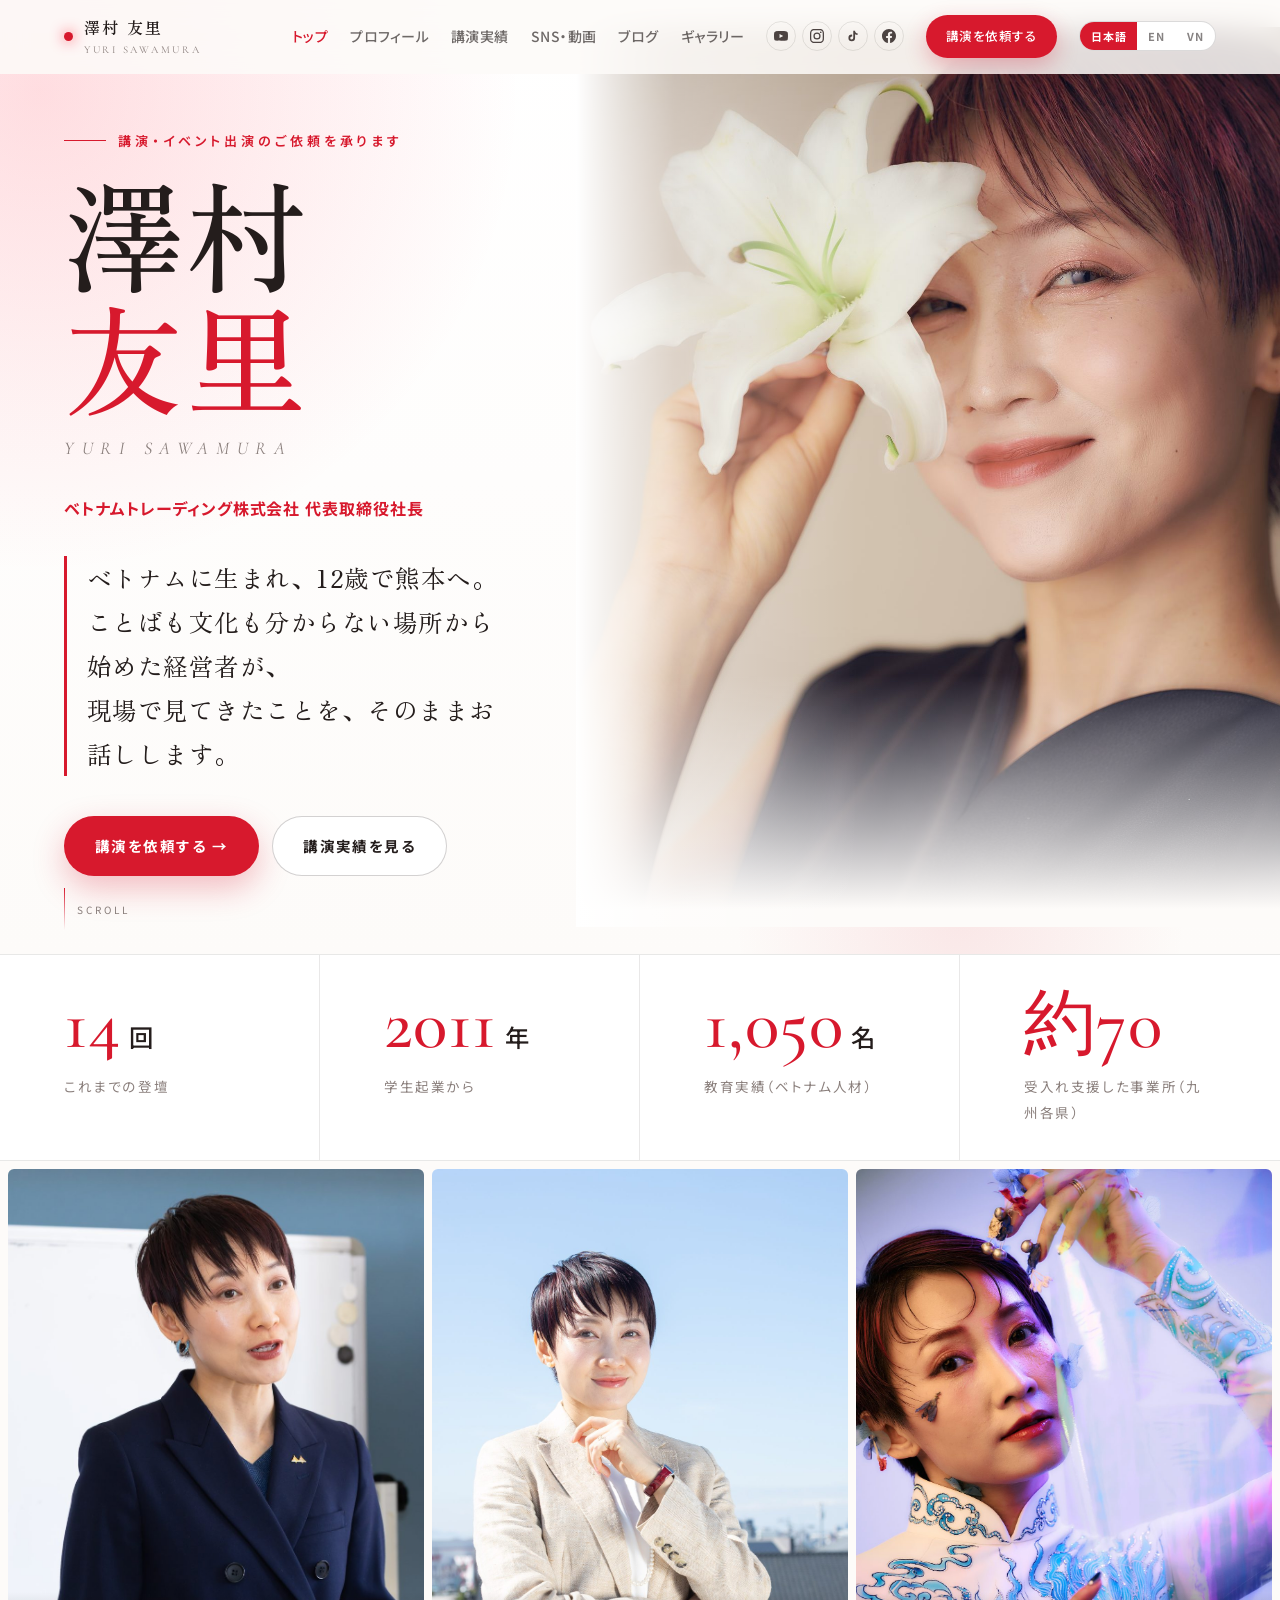
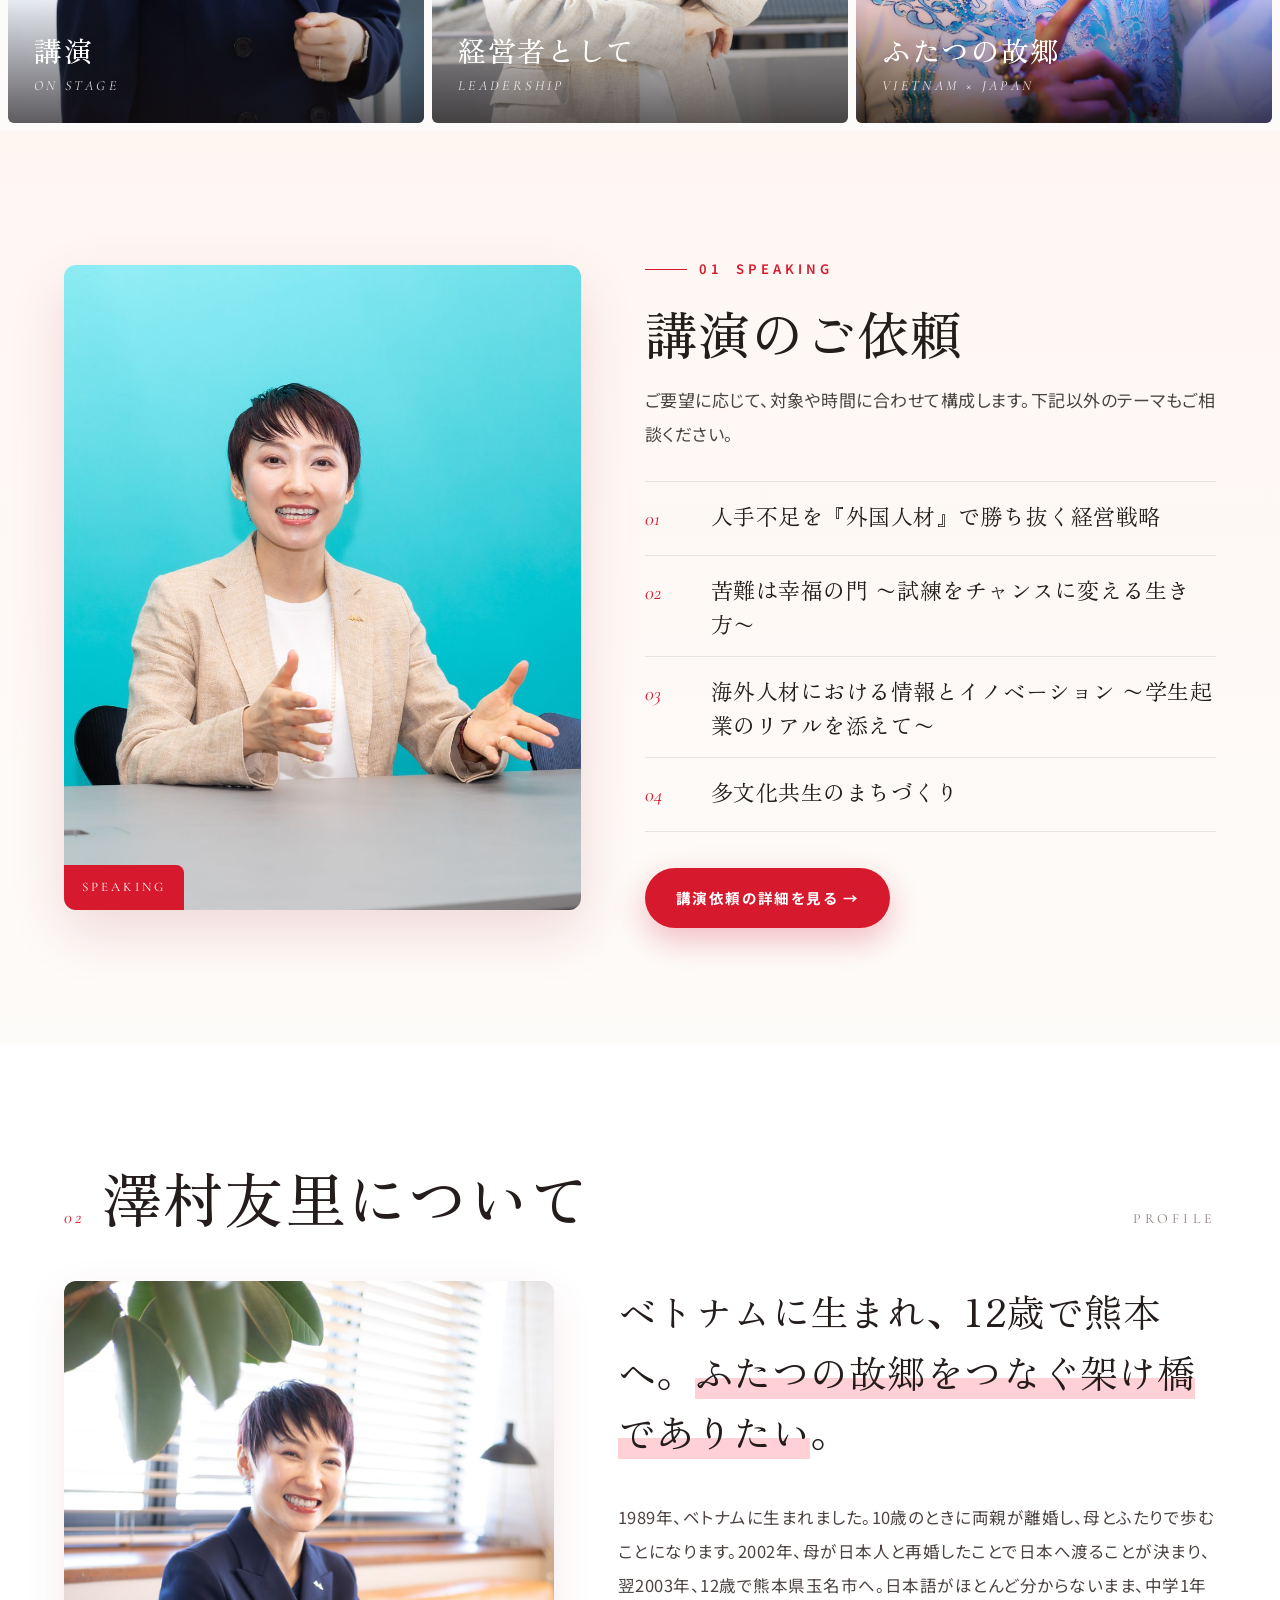
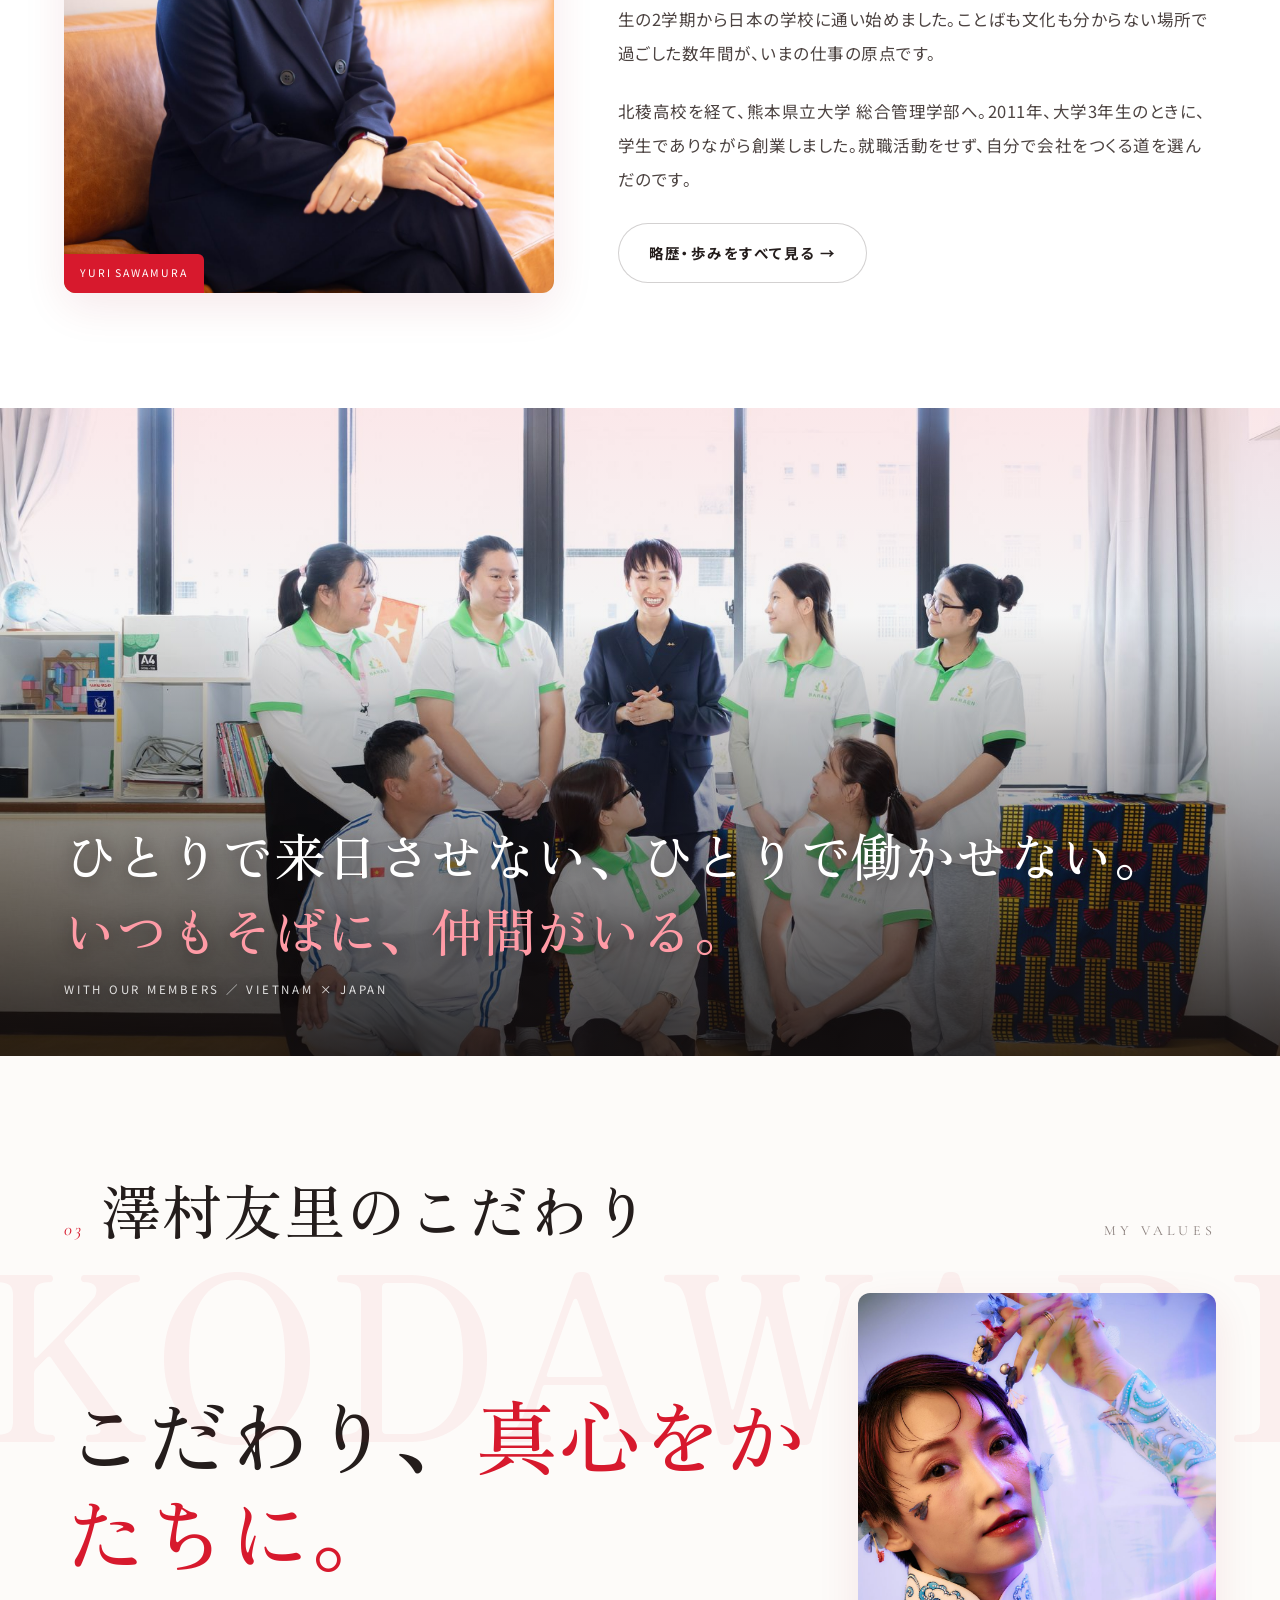
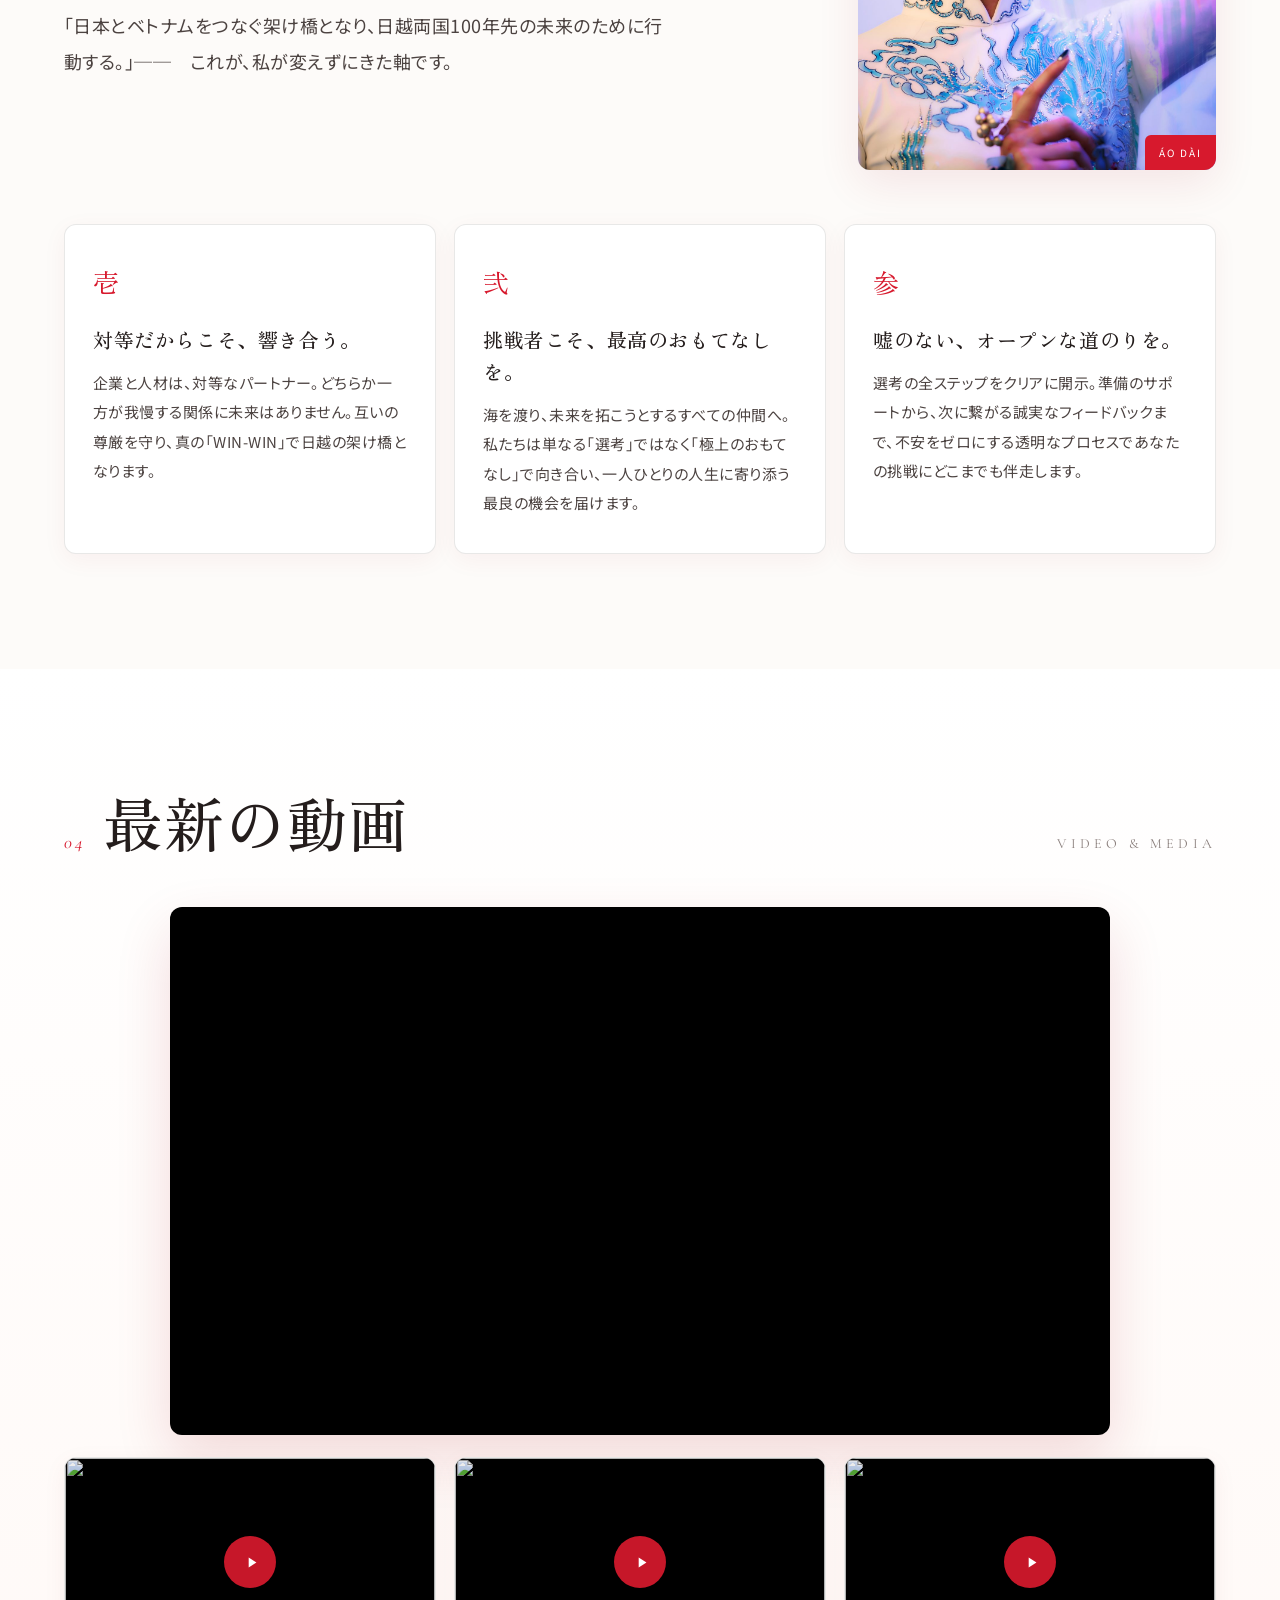
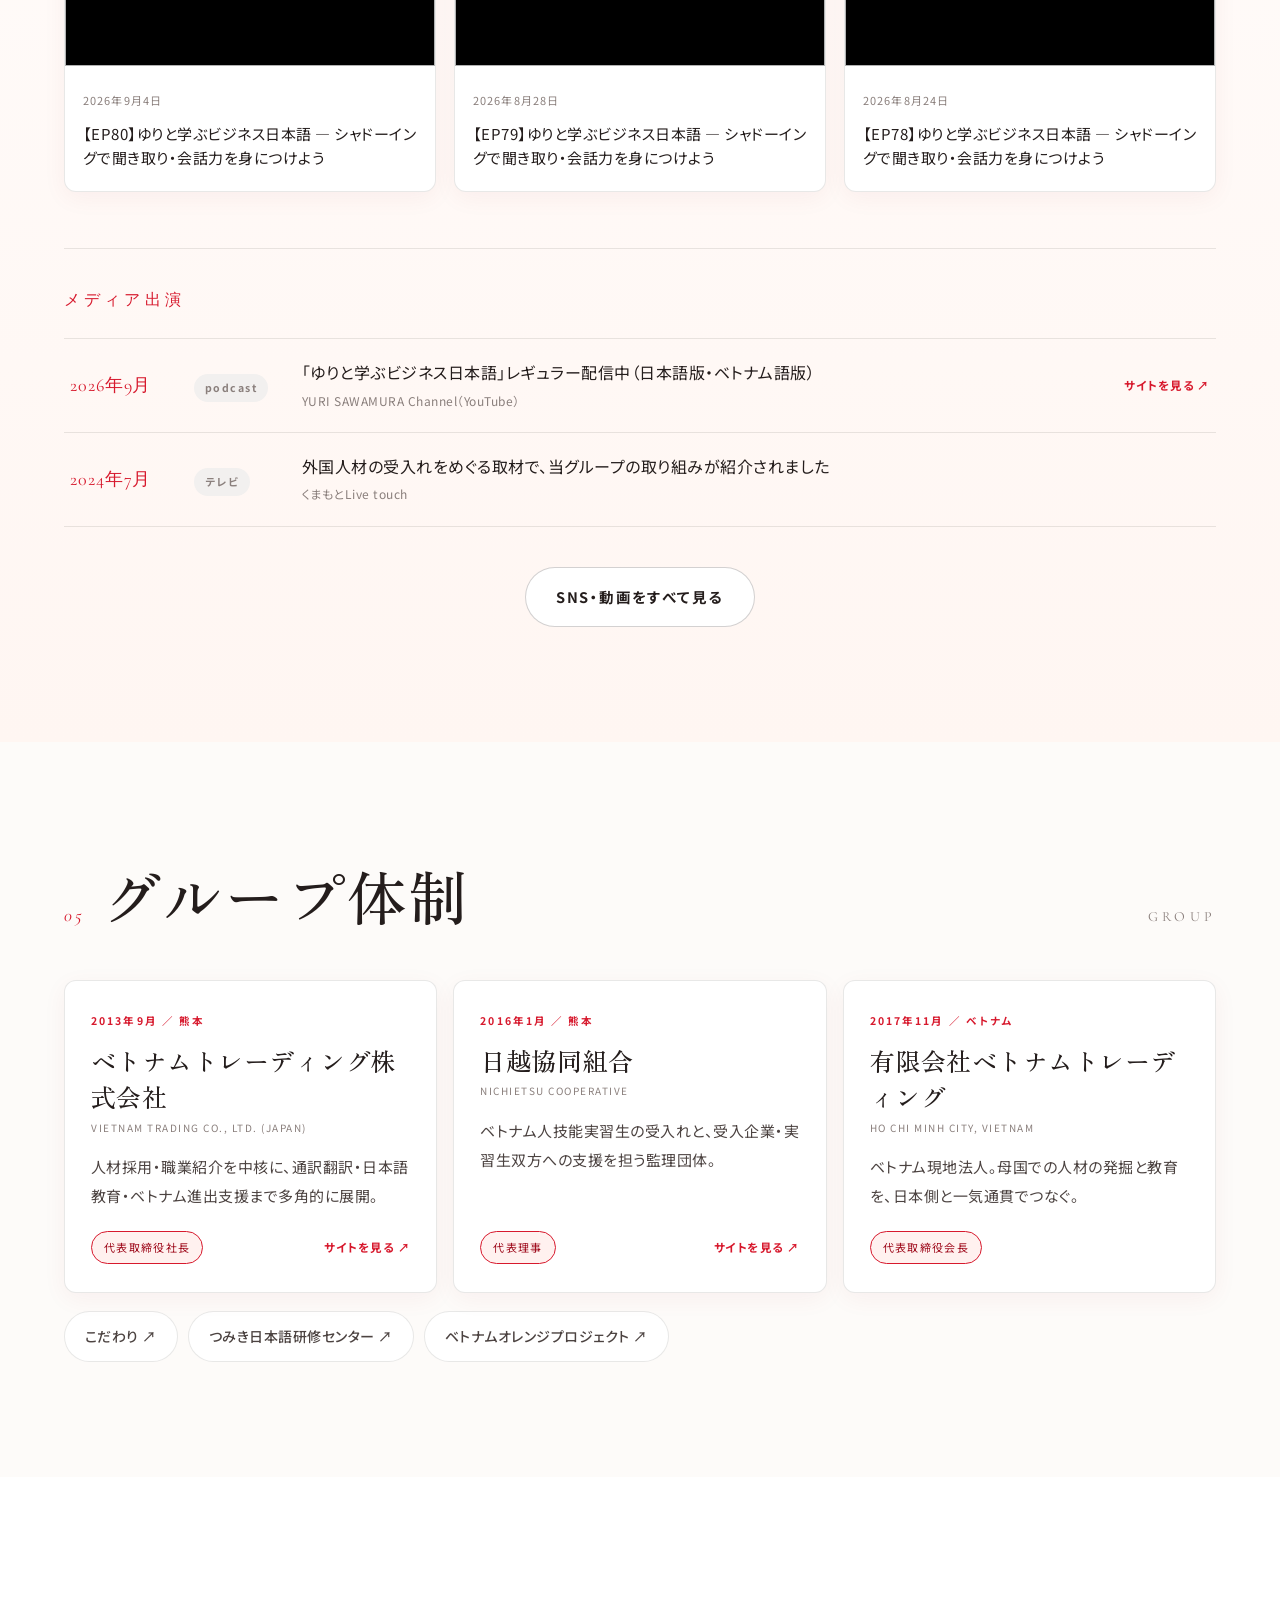
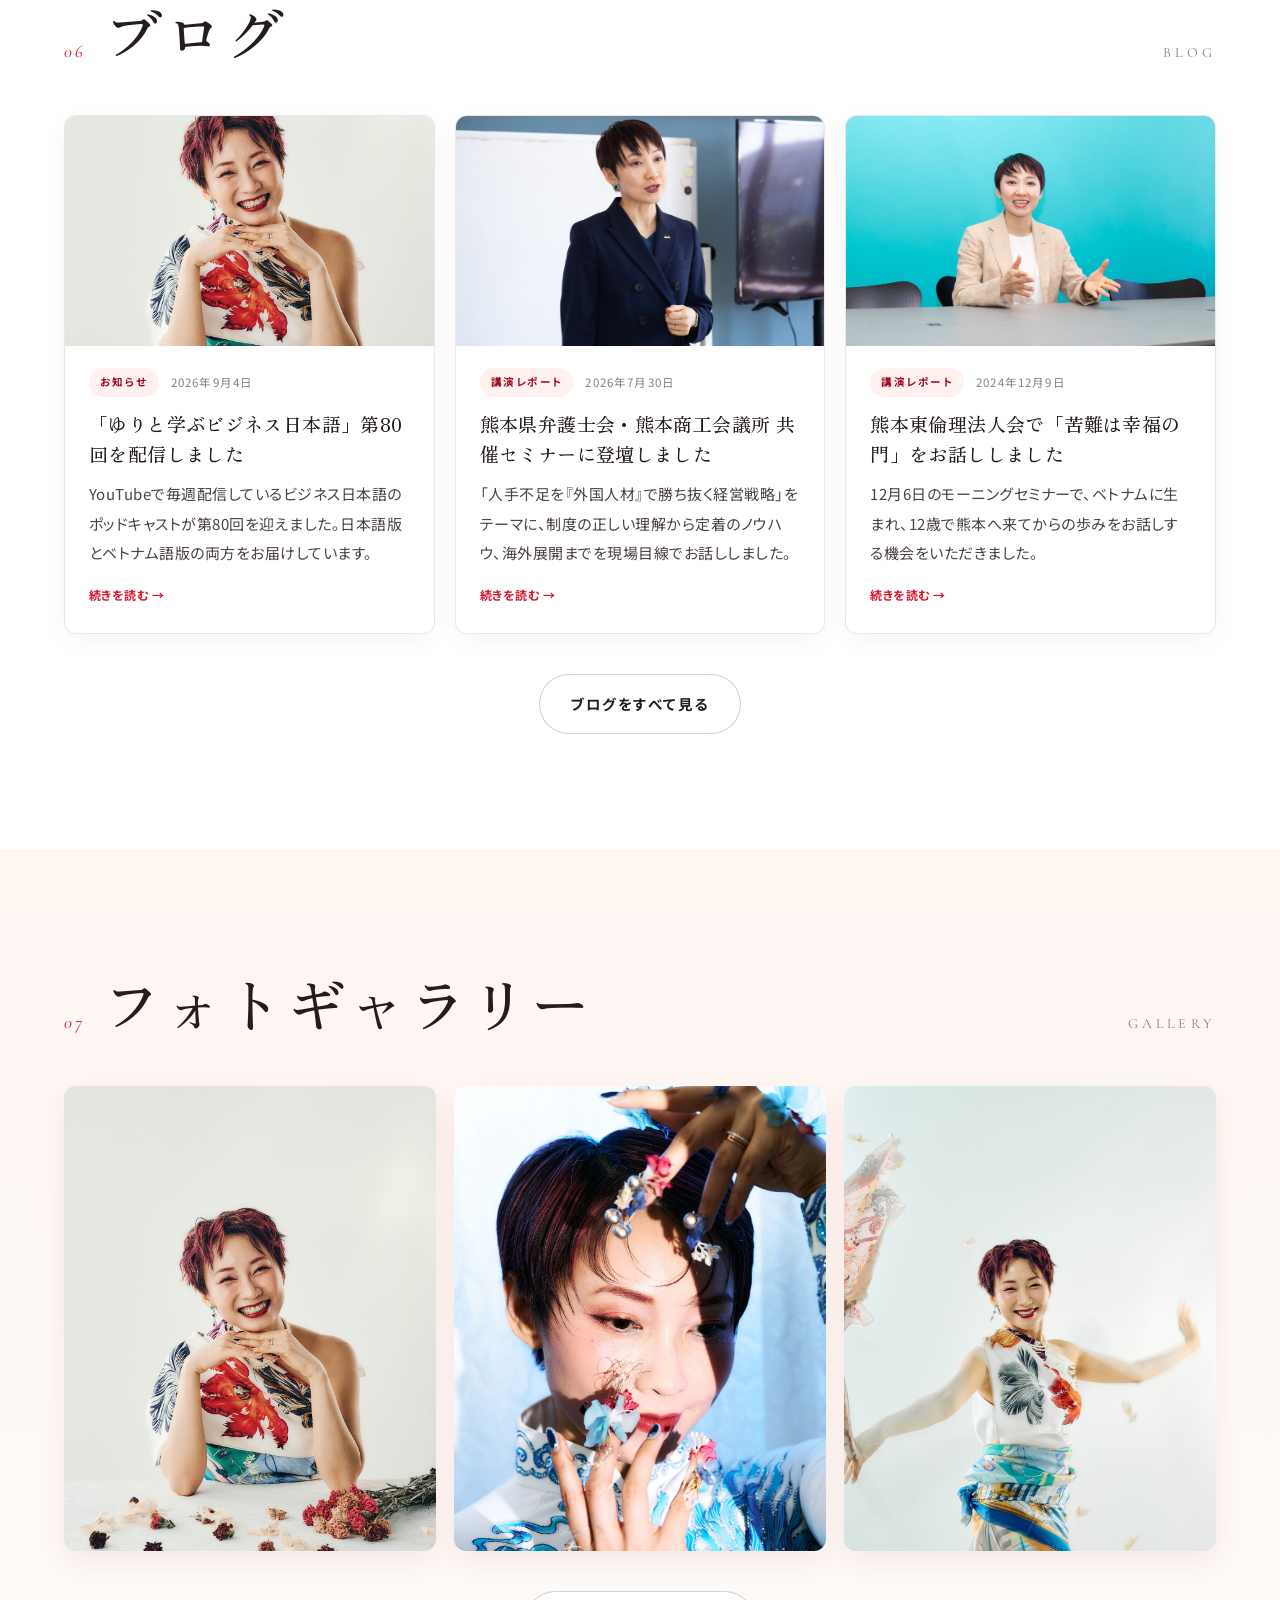
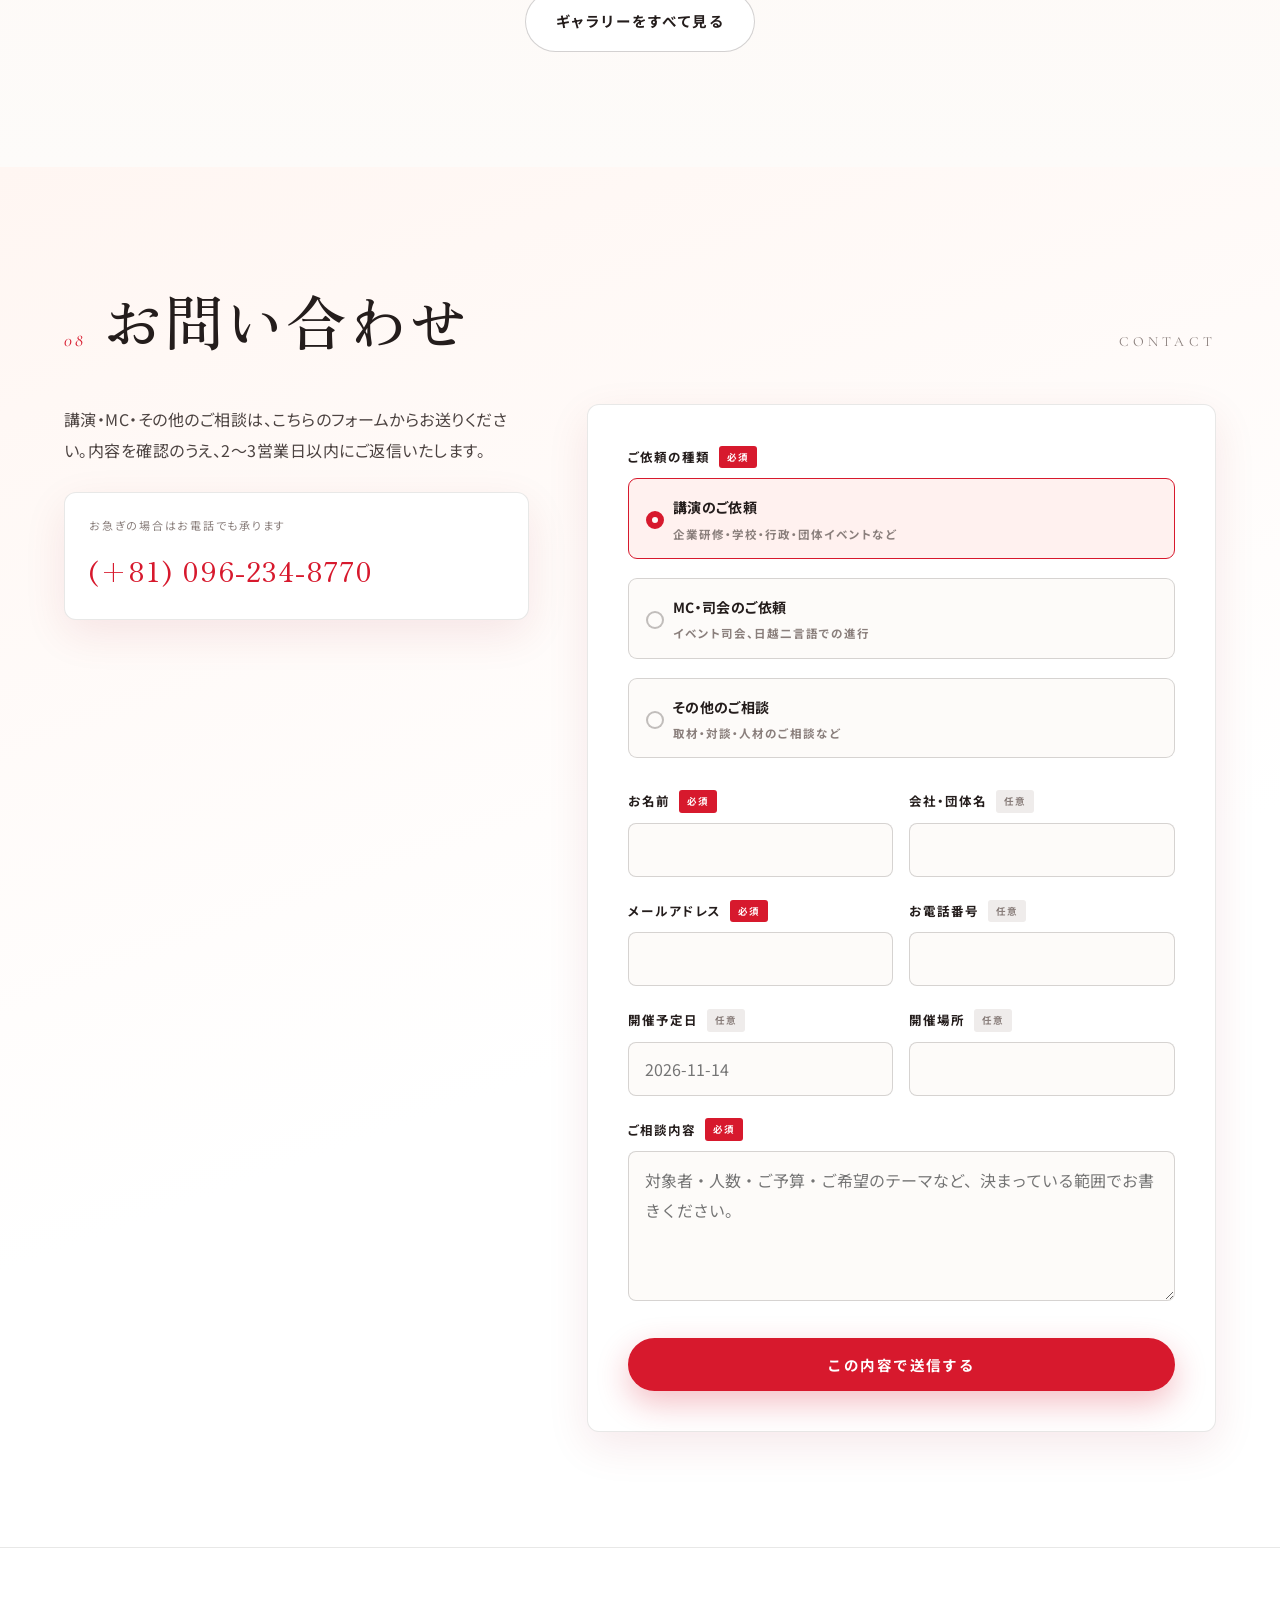
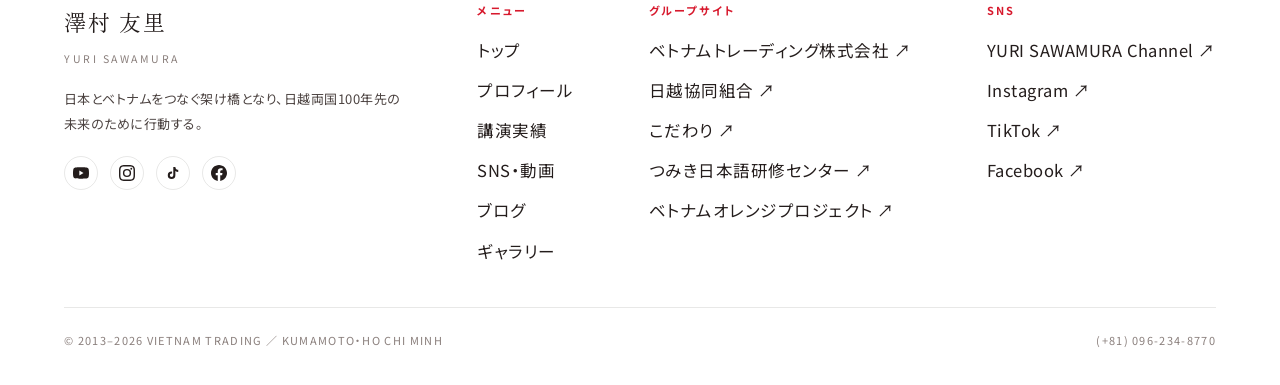
==== commit 284a07b5: "ナビから「こだわり」を外し「トップ」を追加 Co-Authored-By: Claude Fable 5.1 <noreply@anthropic.com>" ====
--- a/index.html
+++ b/index.html
@@ -13,7 +13,7 @@
 </head>
 <body>
 <div id="bar"></div>
-<header id="site-header"></header>
+<header id="site-header" data-cur="index.html"></header>
 
 <!-- ============ HERO ============ -->
 <div class="hero">
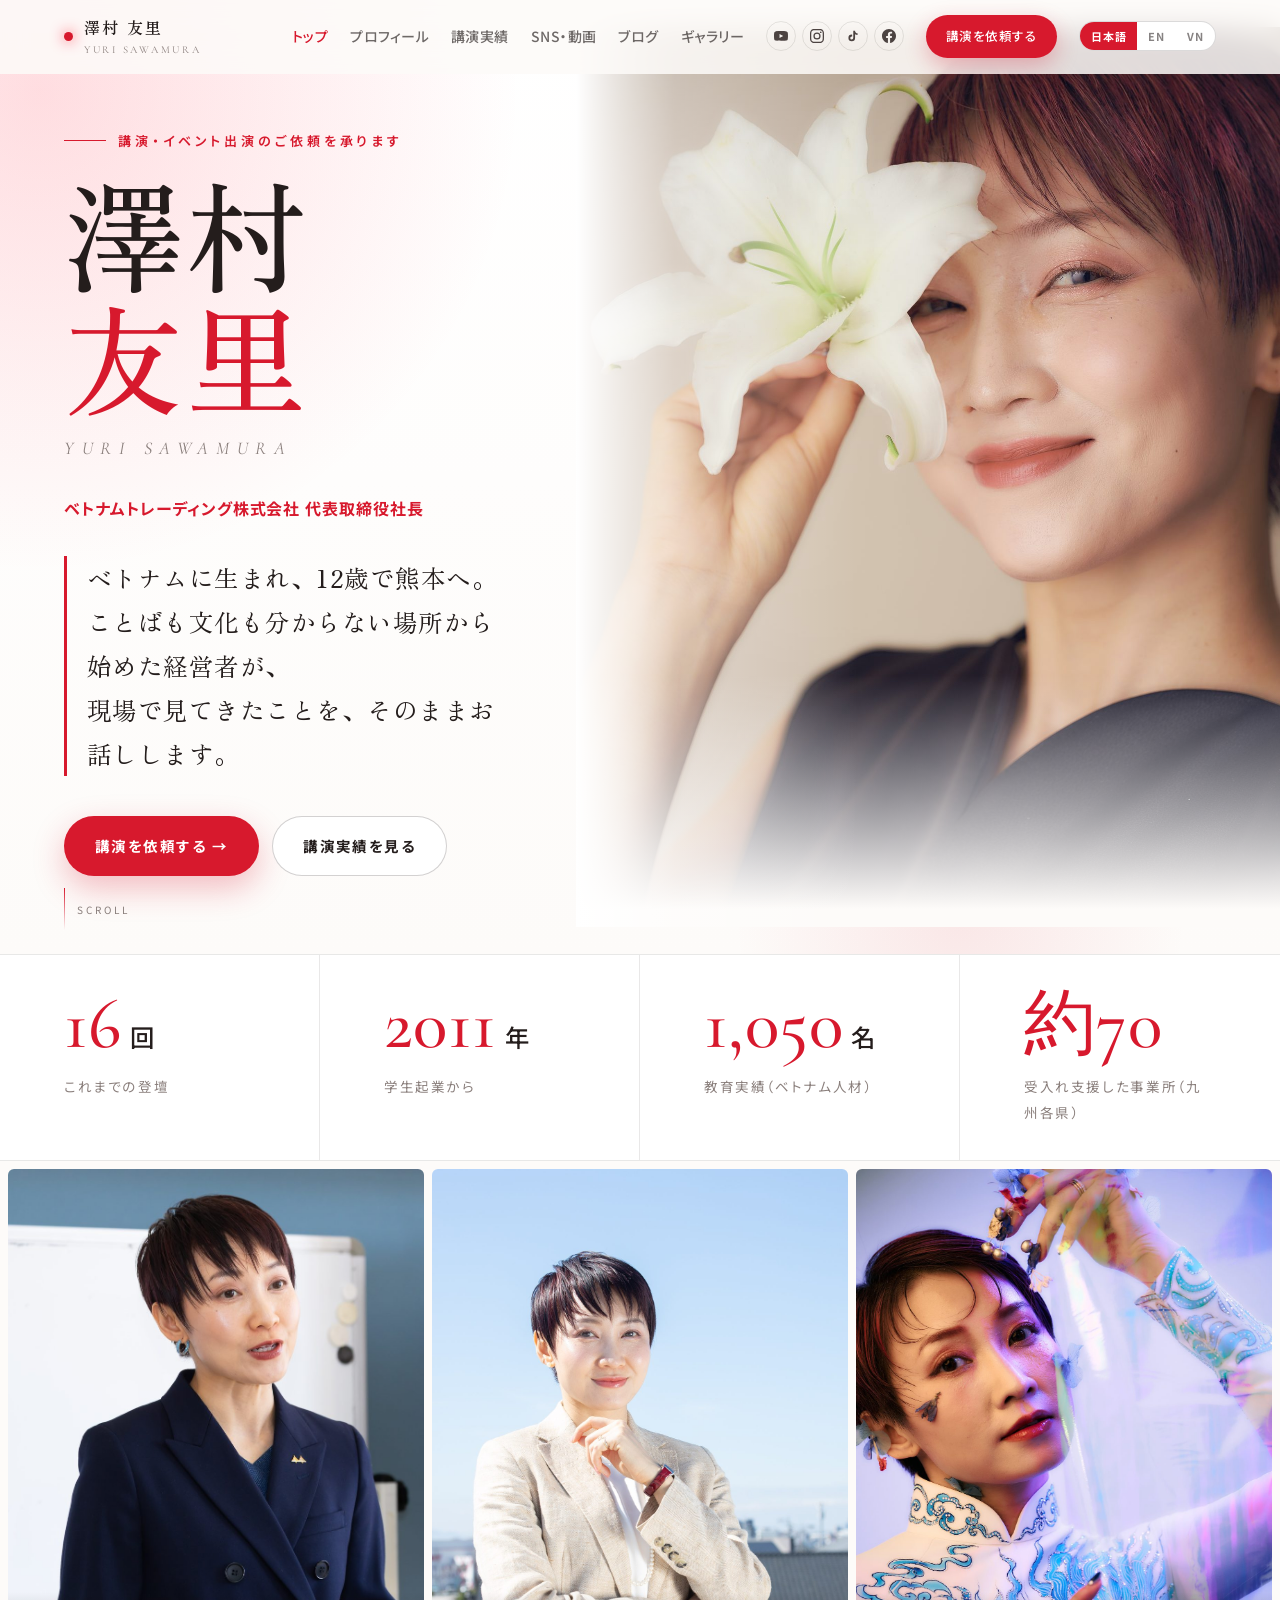
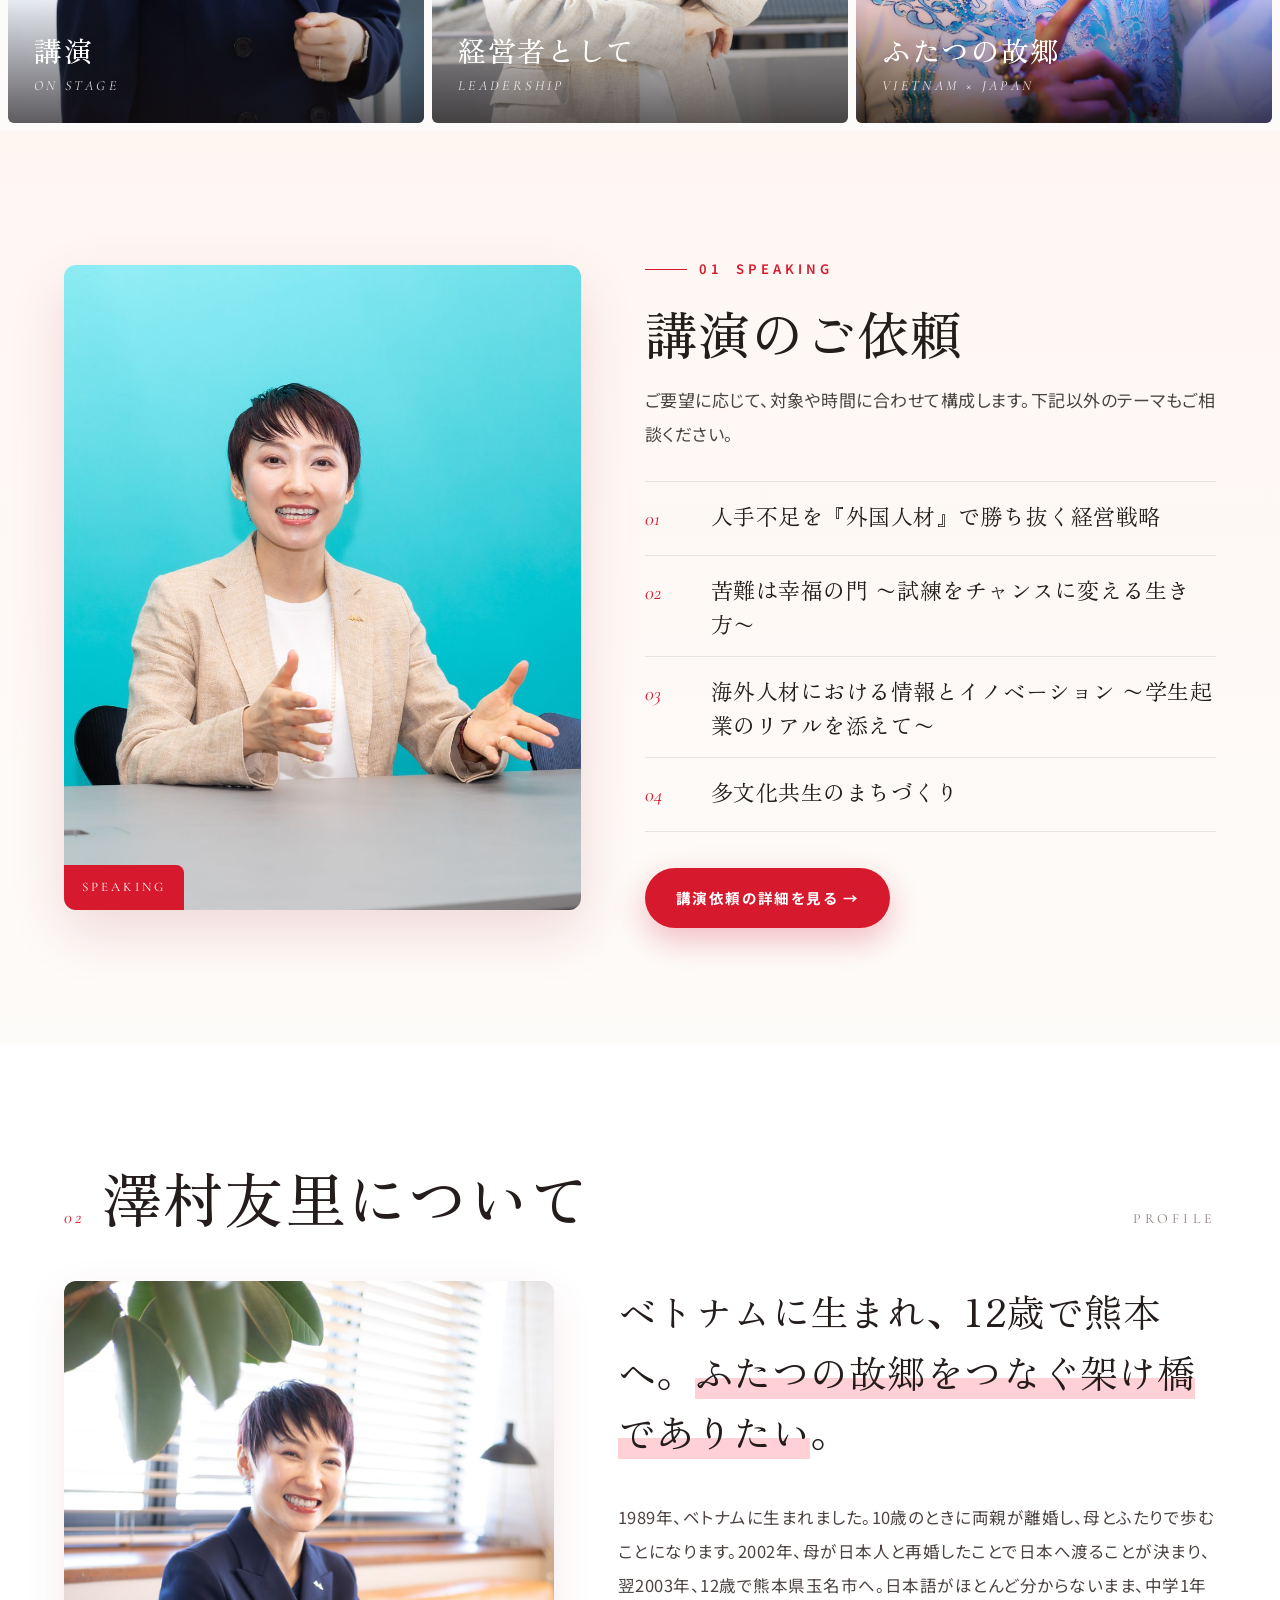
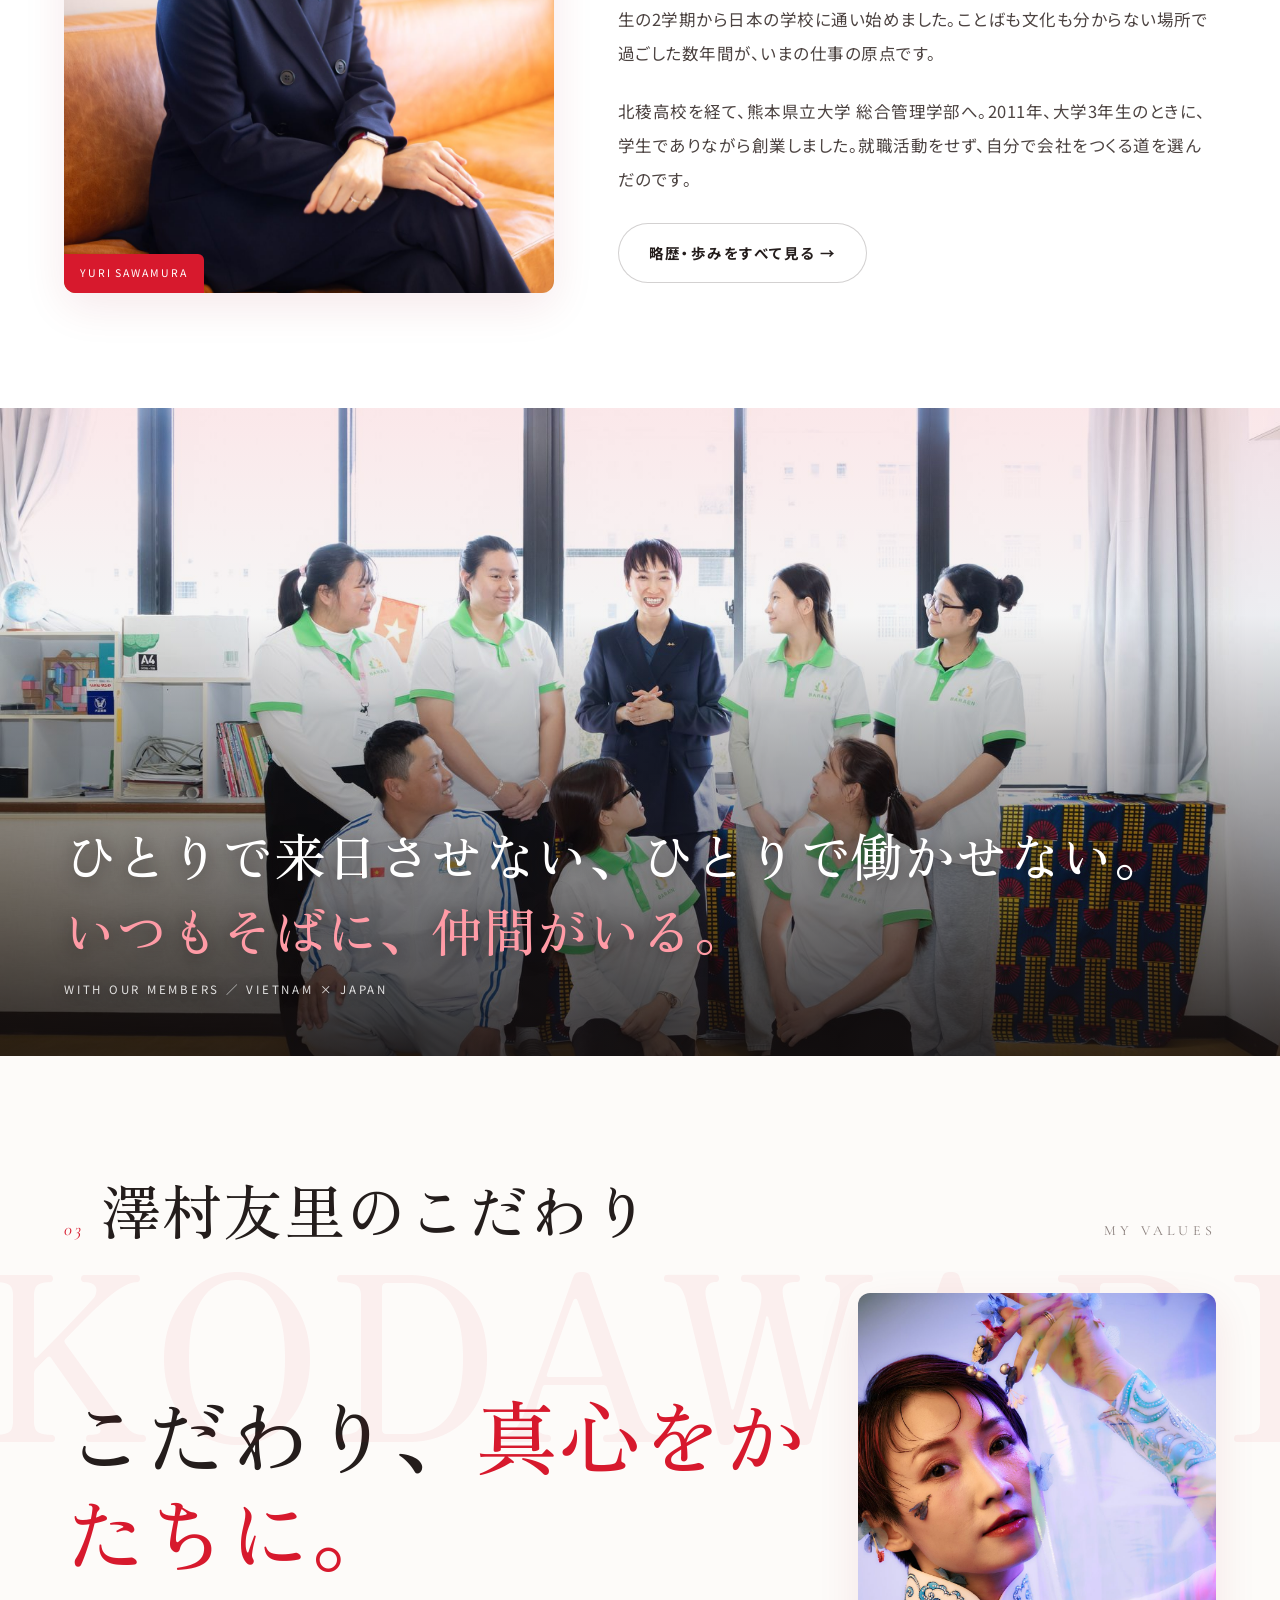
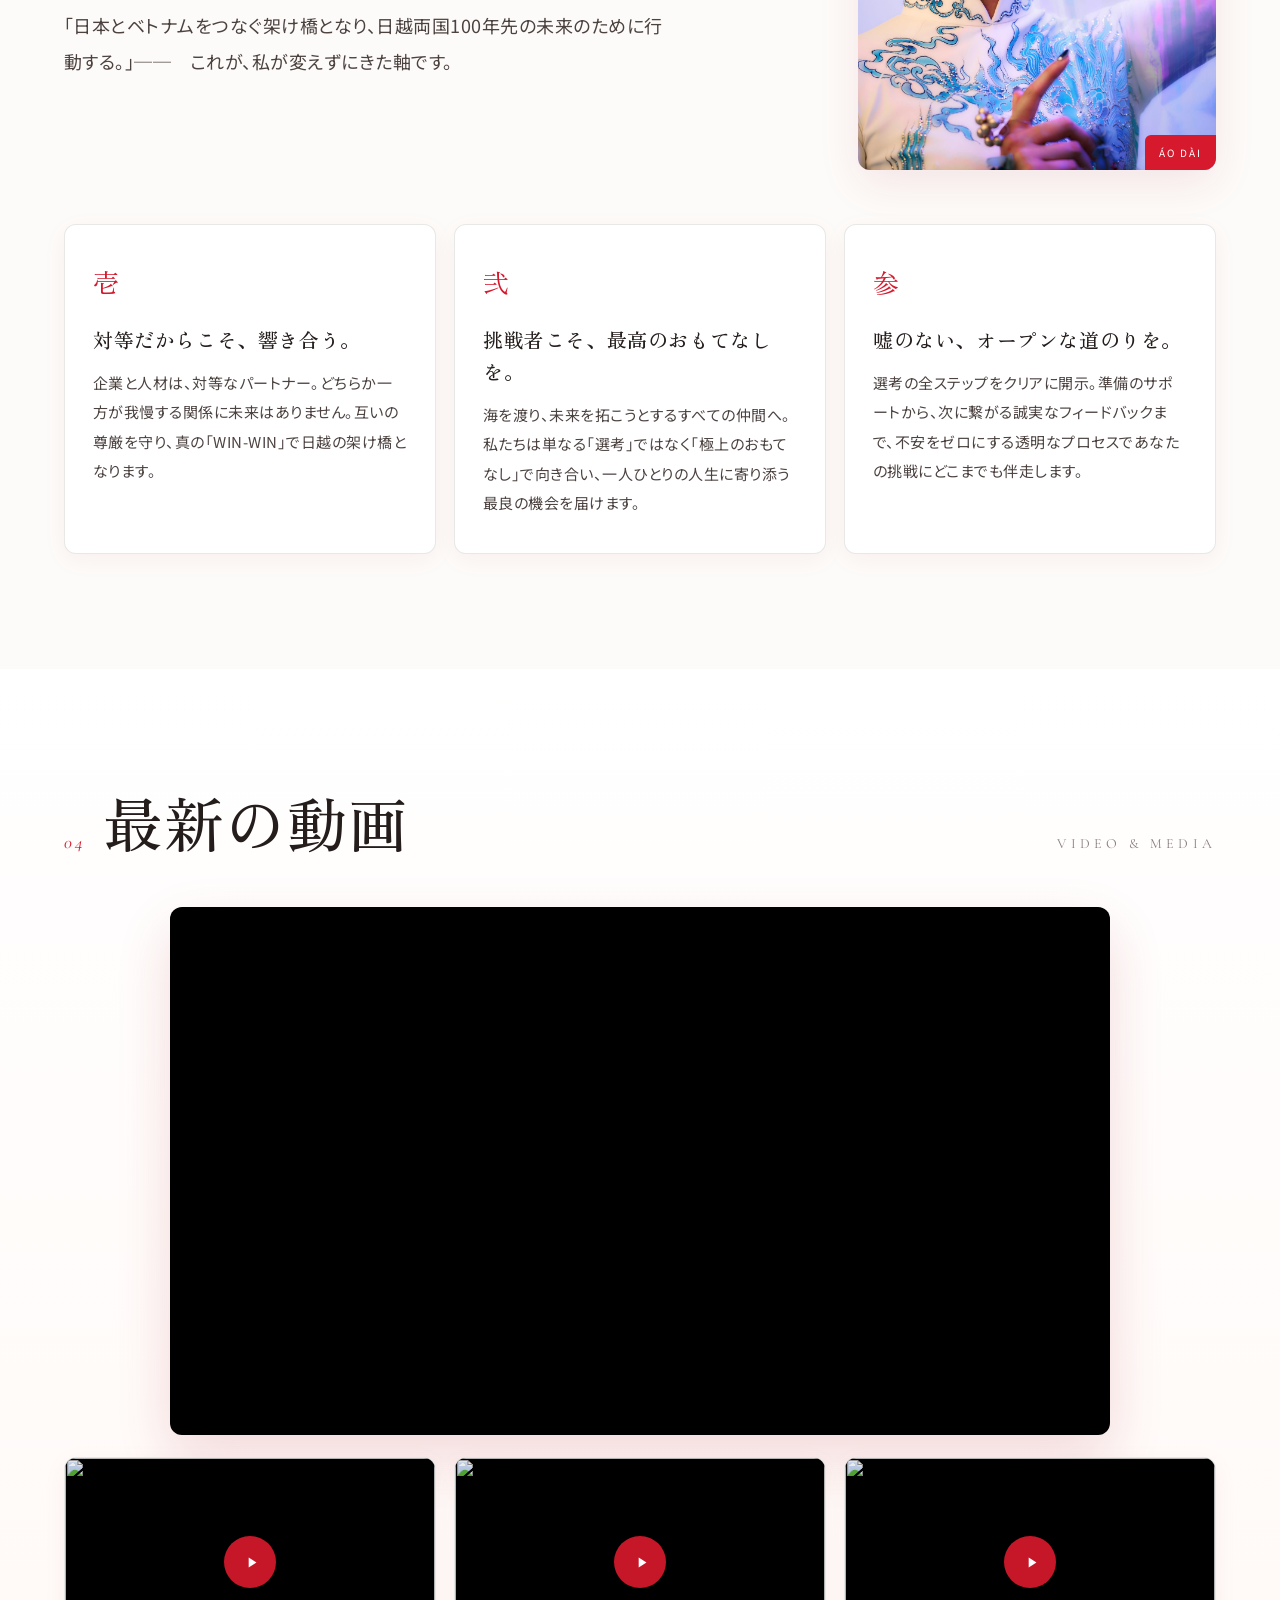
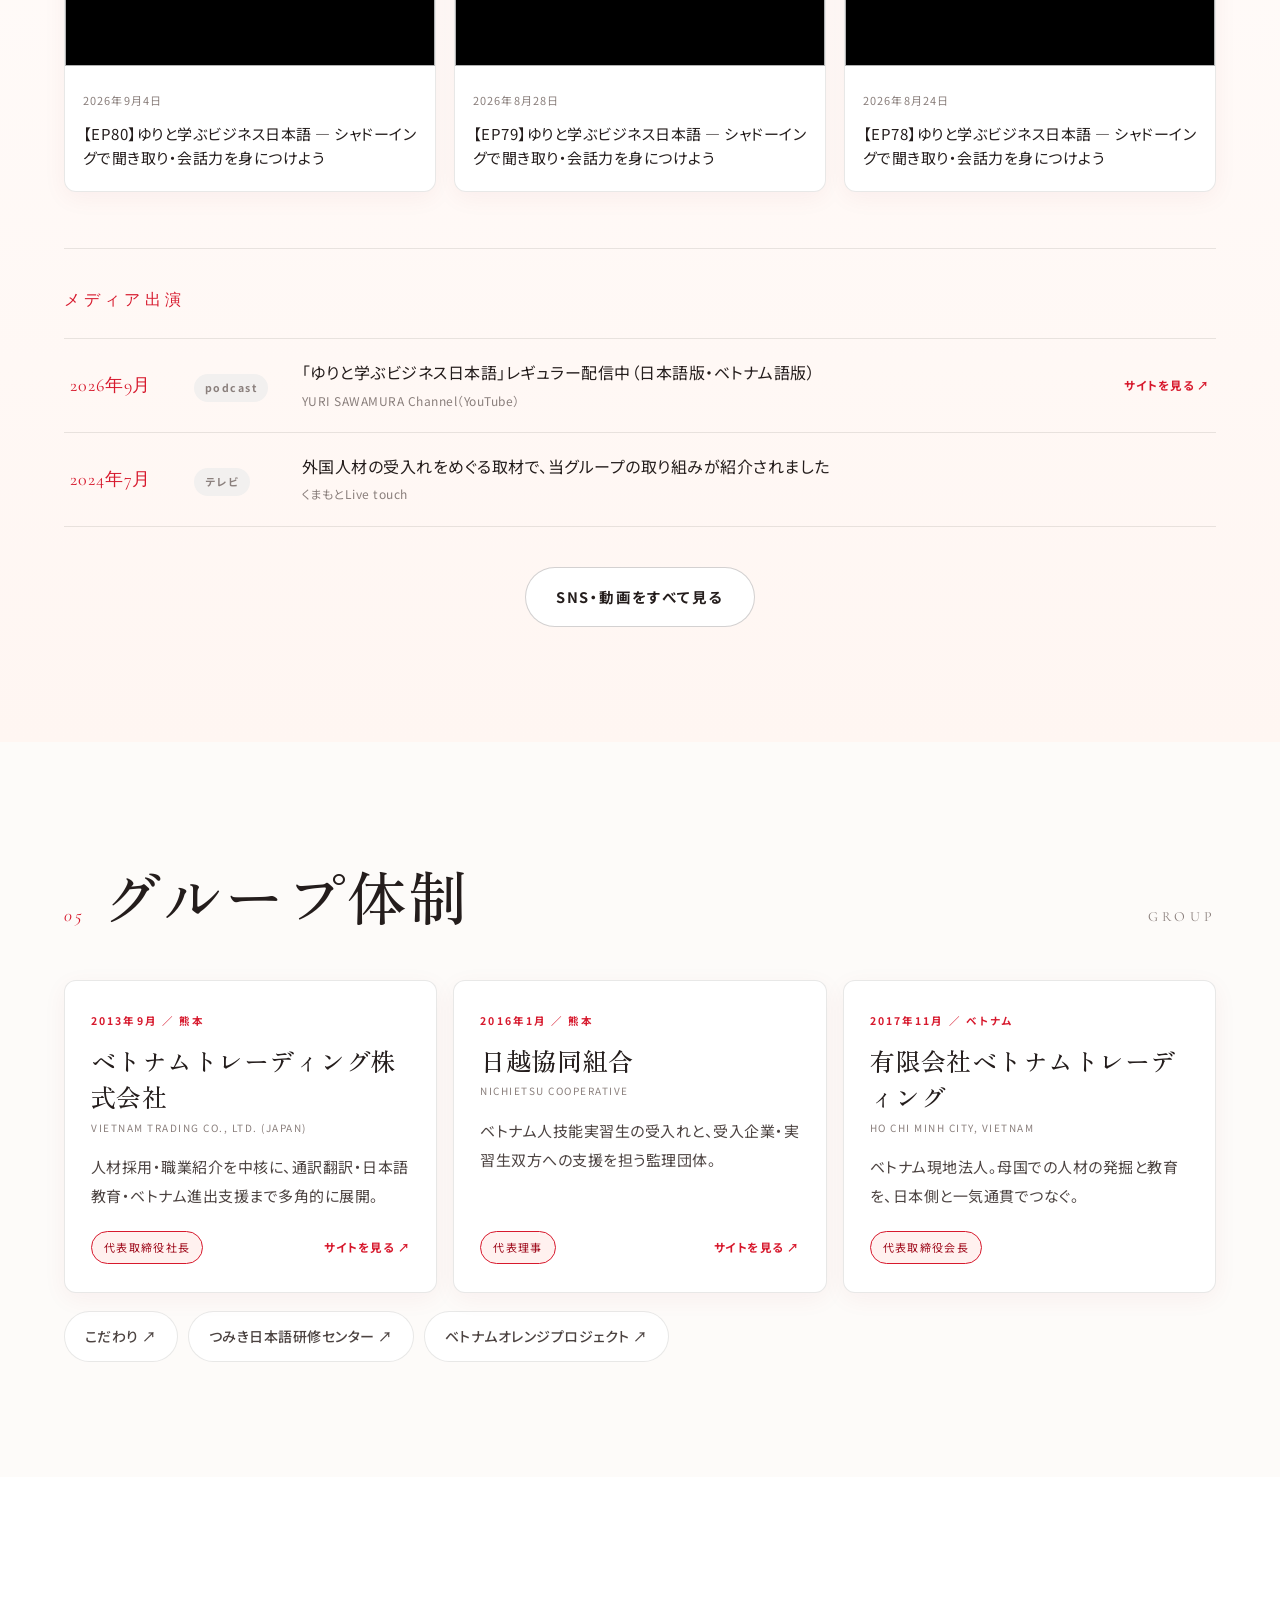
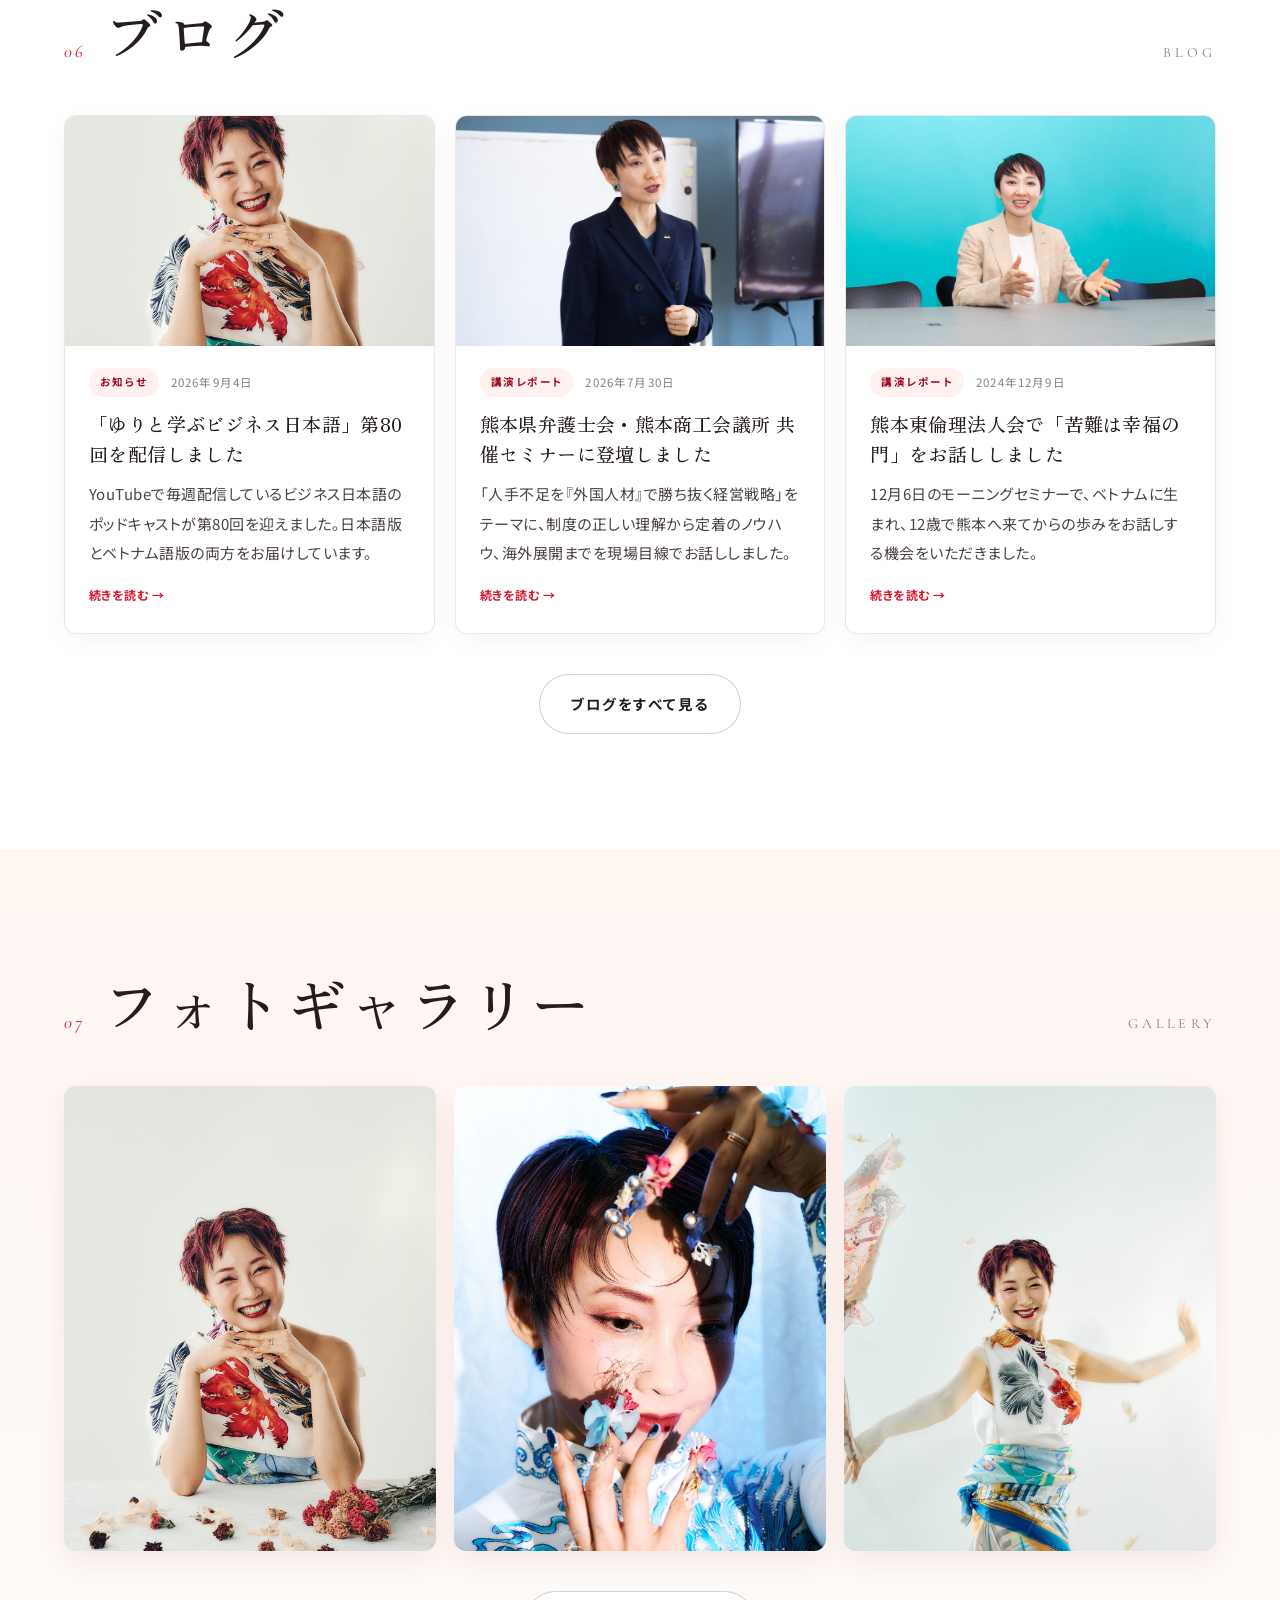
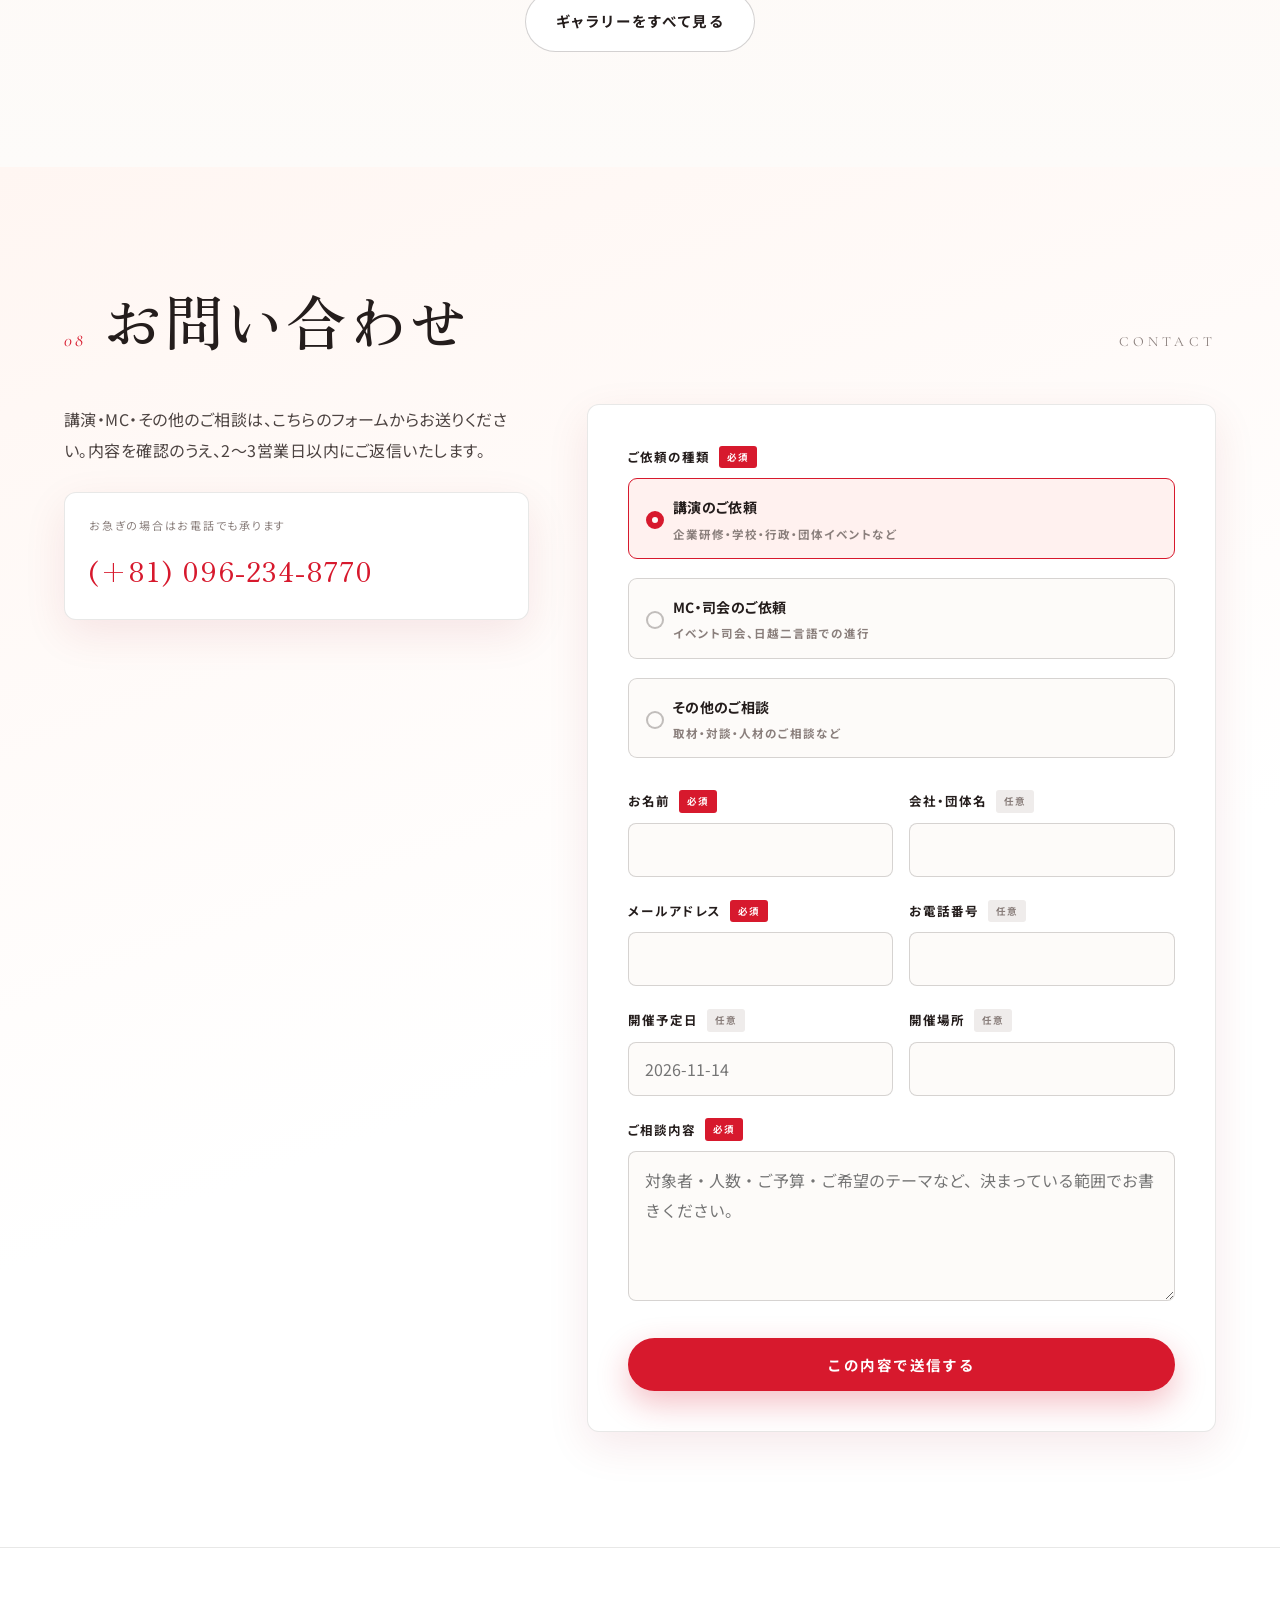
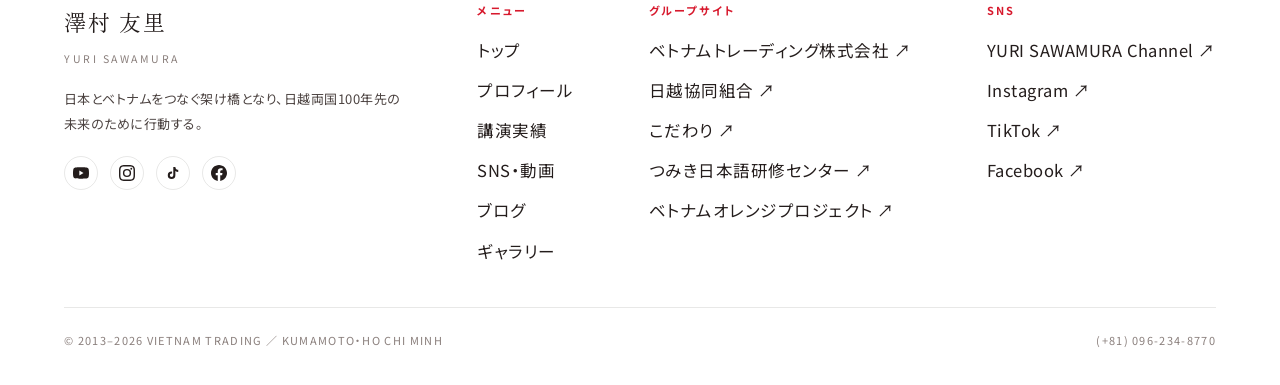
==== commit c91cdd5f: "登壇カードに申込・イベントHP・チラシを表示（情報がある項目だけ）。開催日・締切を過ぎたら自動で切り替え Co-Authored-By: Claude Opus 5.5 <noreply@anthro" ====
--- a/index.html
+++ b/index.html
@@ -170,7 +170,7 @@
     </div>`;
 
   /* ---- STATS ---- */
-  const done = LECTURES.filter(l=>!l.upcoming).length;
+  const done = LECTURES.filter(l=>!isUpcoming(l)).length;
   document.getElementById('stats').innerHTML = STATS.map(st=>{
     const v = st.value==='auto:lectures' ? done : L(st.value);
     return `<div class="stat rv"><b>${esc(String(v))}<small>${esc(L(st.unit))}</small></b><p>${esc(L(st.label))}</p></div>`;
--- a/style.css
+++ b/style.css
@@ -212,11 +212,28 @@
 .lec .meta i{font-style:normal;color:var(--red);margin-right:5px;font-weight:700}
 .lec .right{display:flex;flex-direction:column;align-items:flex-end;gap:8px;flex:none}
 .lec a.go{font-size:11.5px;color:var(--red);font-weight:700;white-space:nowrap}
+.lec.rich{align-items:start}
+.lec .lec-desc{font-size:14px;color:var(--ink-2);line-height:1.85;margin-top:10px;max-width:46em}
+.lec-act{display:flex;flex-wrap:wrap;gap:8px;margin-top:16px}
+.lec-btn{display:inline-flex;align-items:center;gap:6px;font:700 13px/1 var(--sans);letter-spacing:.04em;
+  padding:11px 18px;border-radius:999px;border:1.5px solid var(--red);color:var(--red);background:#fff;
+  cursor:pointer;text-decoration:none;white-space:nowrap;transition:background .2s,color .2s,border-color .2s}
+.lec-btn:hover{background:var(--red);color:#fff}
+.lec-btn.pri{background:var(--red);color:#fff;padding:11px 24px;box-shadow:0 8px 20px rgba(215,25,45,.22)}
+.lec-btn.pri:hover{background:var(--red-bright);border-color:var(--red-bright)}
+.lec-closed{display:inline-flex;align-items:center;font-size:12.5px;color:var(--muted);padding:0 4px}
+.lec-flyer{display:block;width:104px;aspect-ratio:1/1.414;border:0;padding:0;border-radius:6px;overflow:hidden;
+  cursor:zoom-in;box-shadow:var(--shadow);background:var(--bg-2)}
+.lec-flyer img{width:100%;height:100%;object-fit:cover;object-position:top;display:block;transition:transform .5s}
+.lec-flyer:hover img{transform:scale(1.05)}
+#lb .cap .lb-full{color:#fff;text-decoration:underline;margin-left:6px;letter-spacing:.06em}
 @media(max-width:760px){
   .lec{grid-template-columns:1fr;gap:10px}
   .lec .d{text-align:left;display:flex;align-items:baseline;gap:10px}
   .lec .d b{font-size:22px}
   .lec .right{flex-direction:row;align-items:center;justify-content:flex-start}
+  .lec .right .lec-flyer{display:none}
+  .lec-btn{padding:10px 15px;font-size:12.5px}
 }
 
 /* ---------- timeline ---------- */
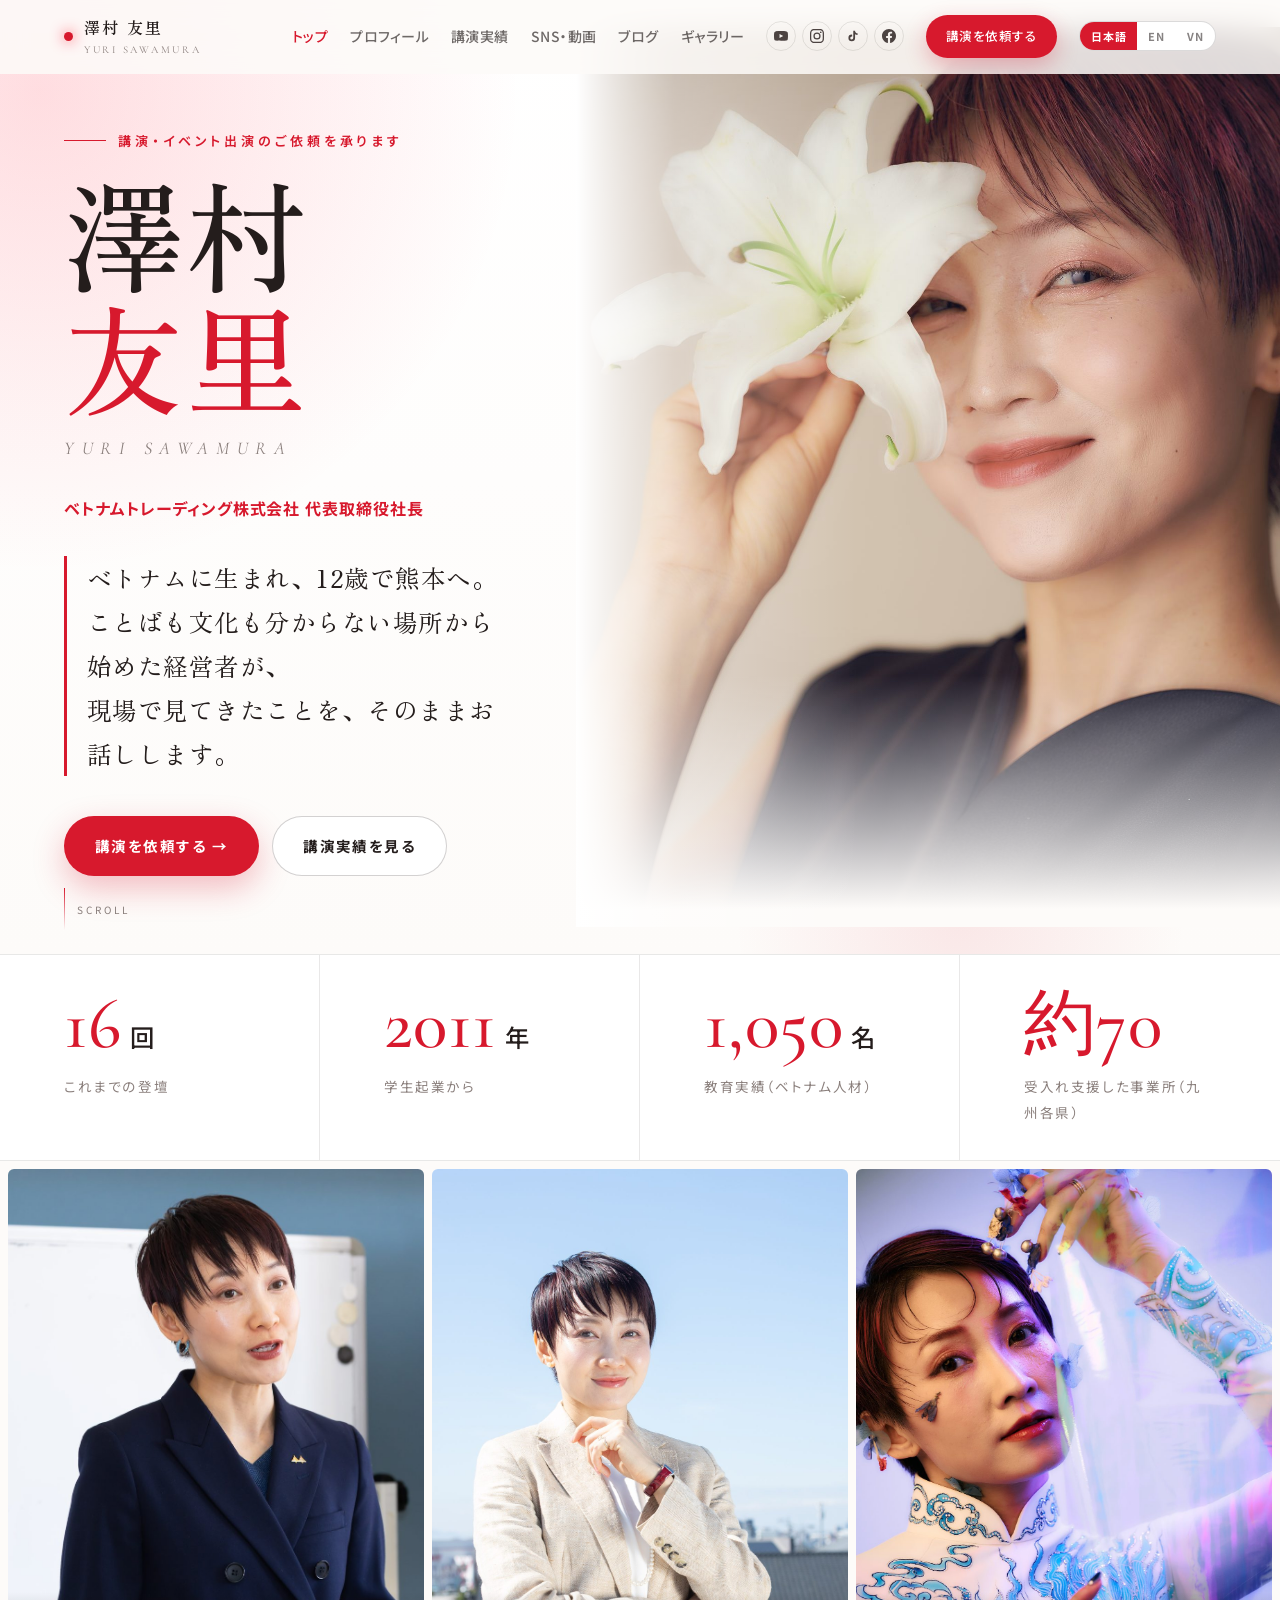
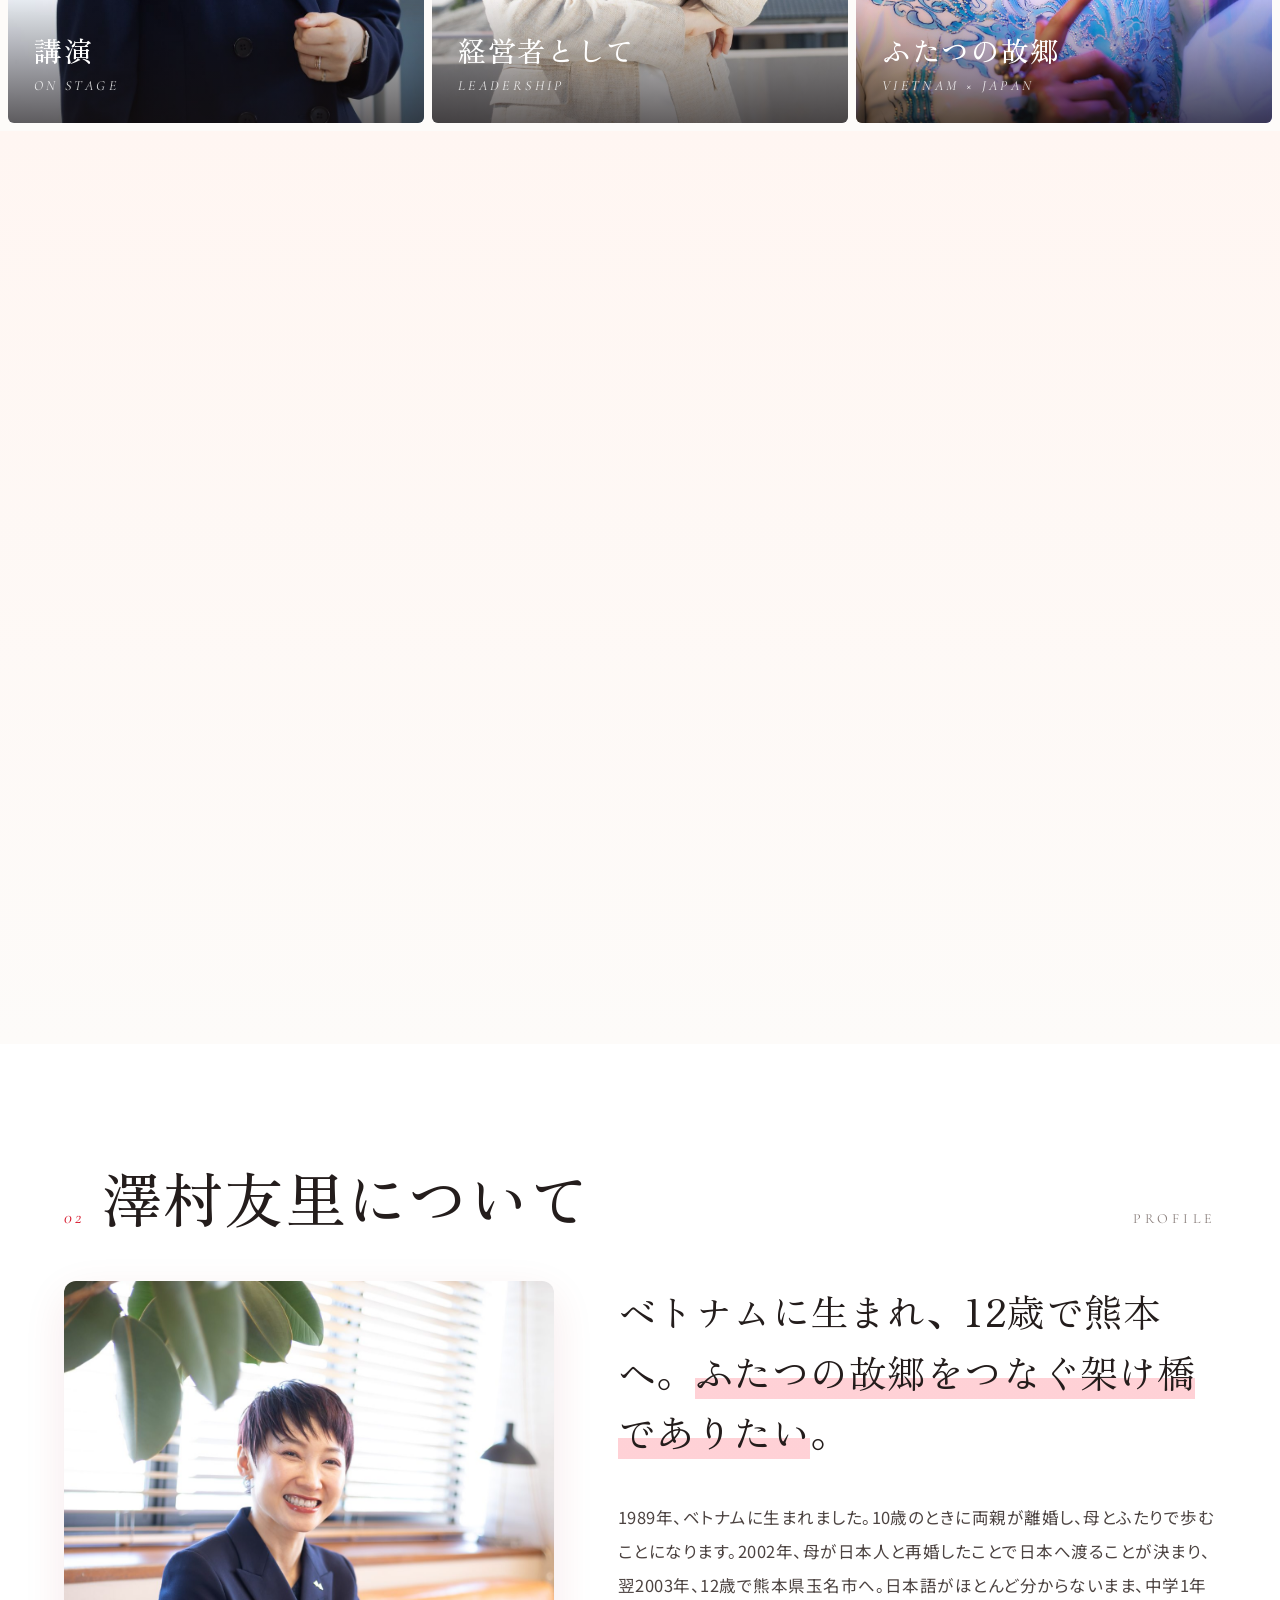
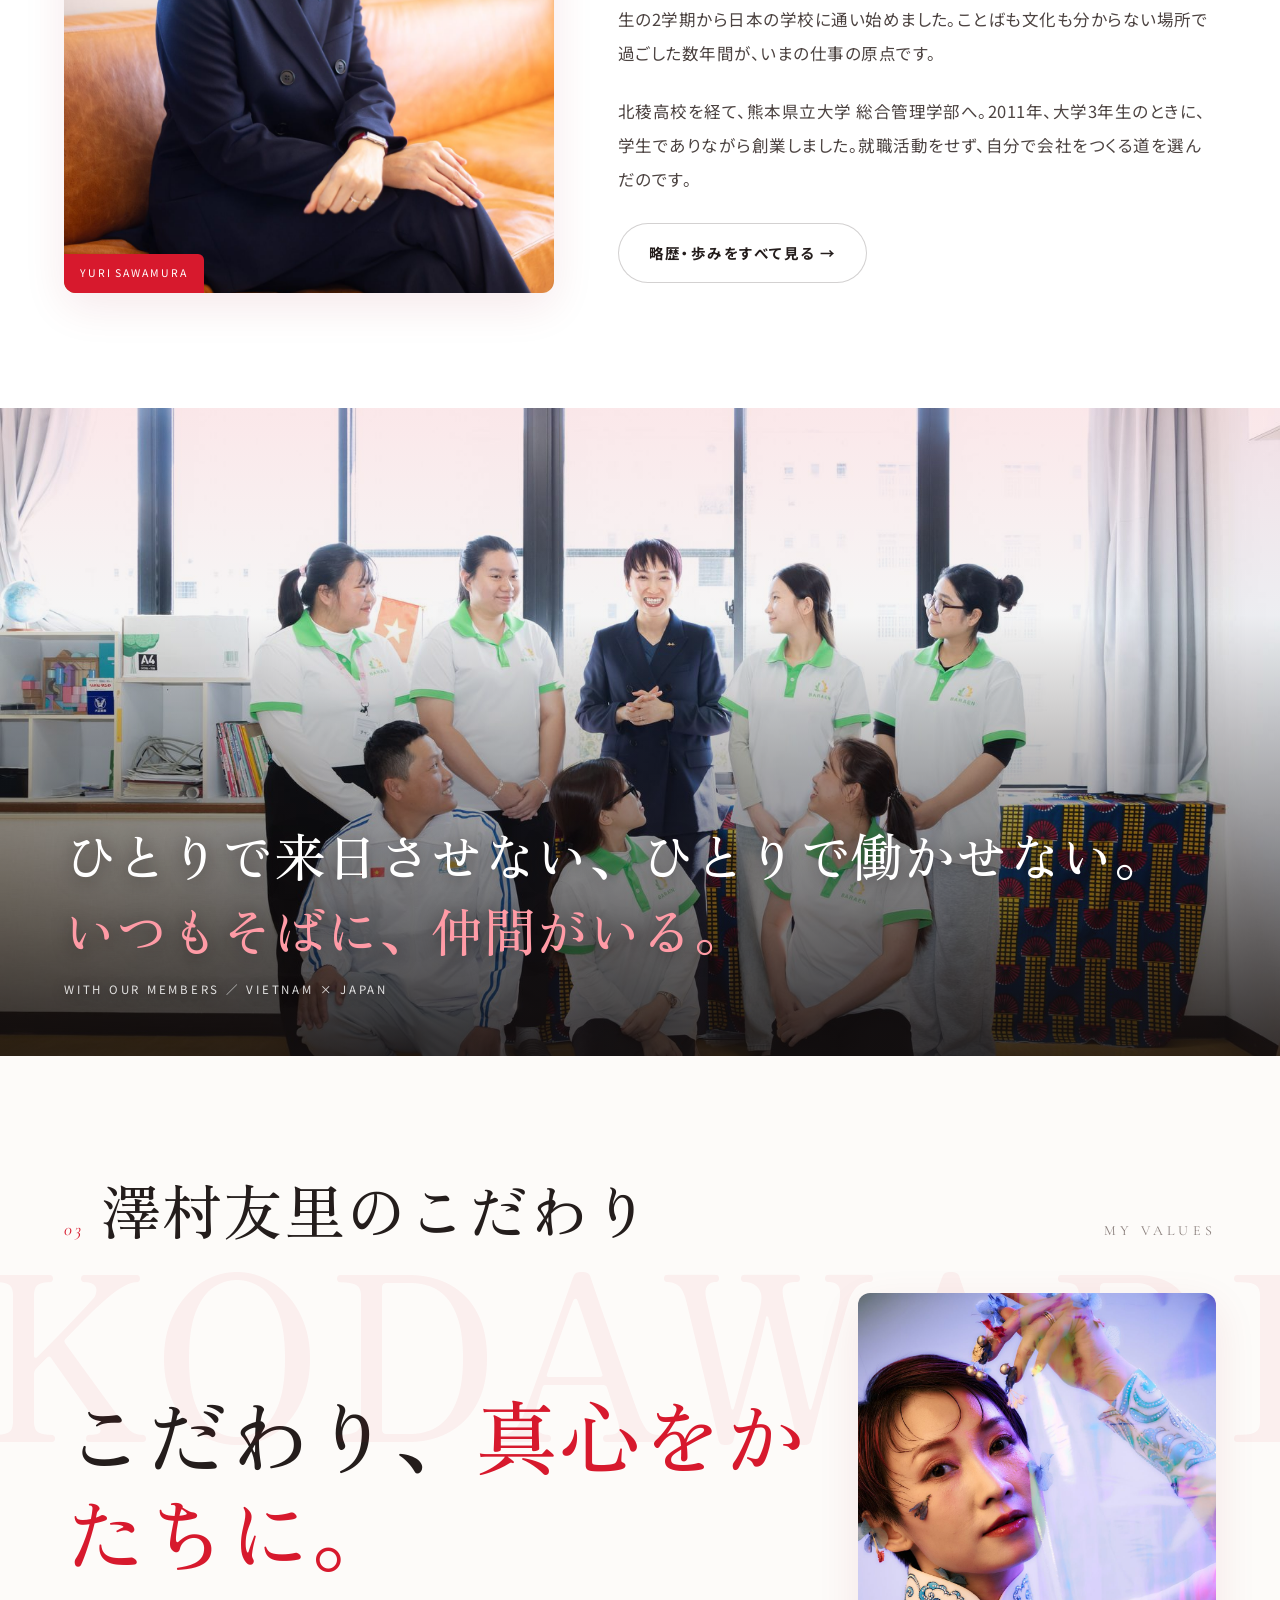
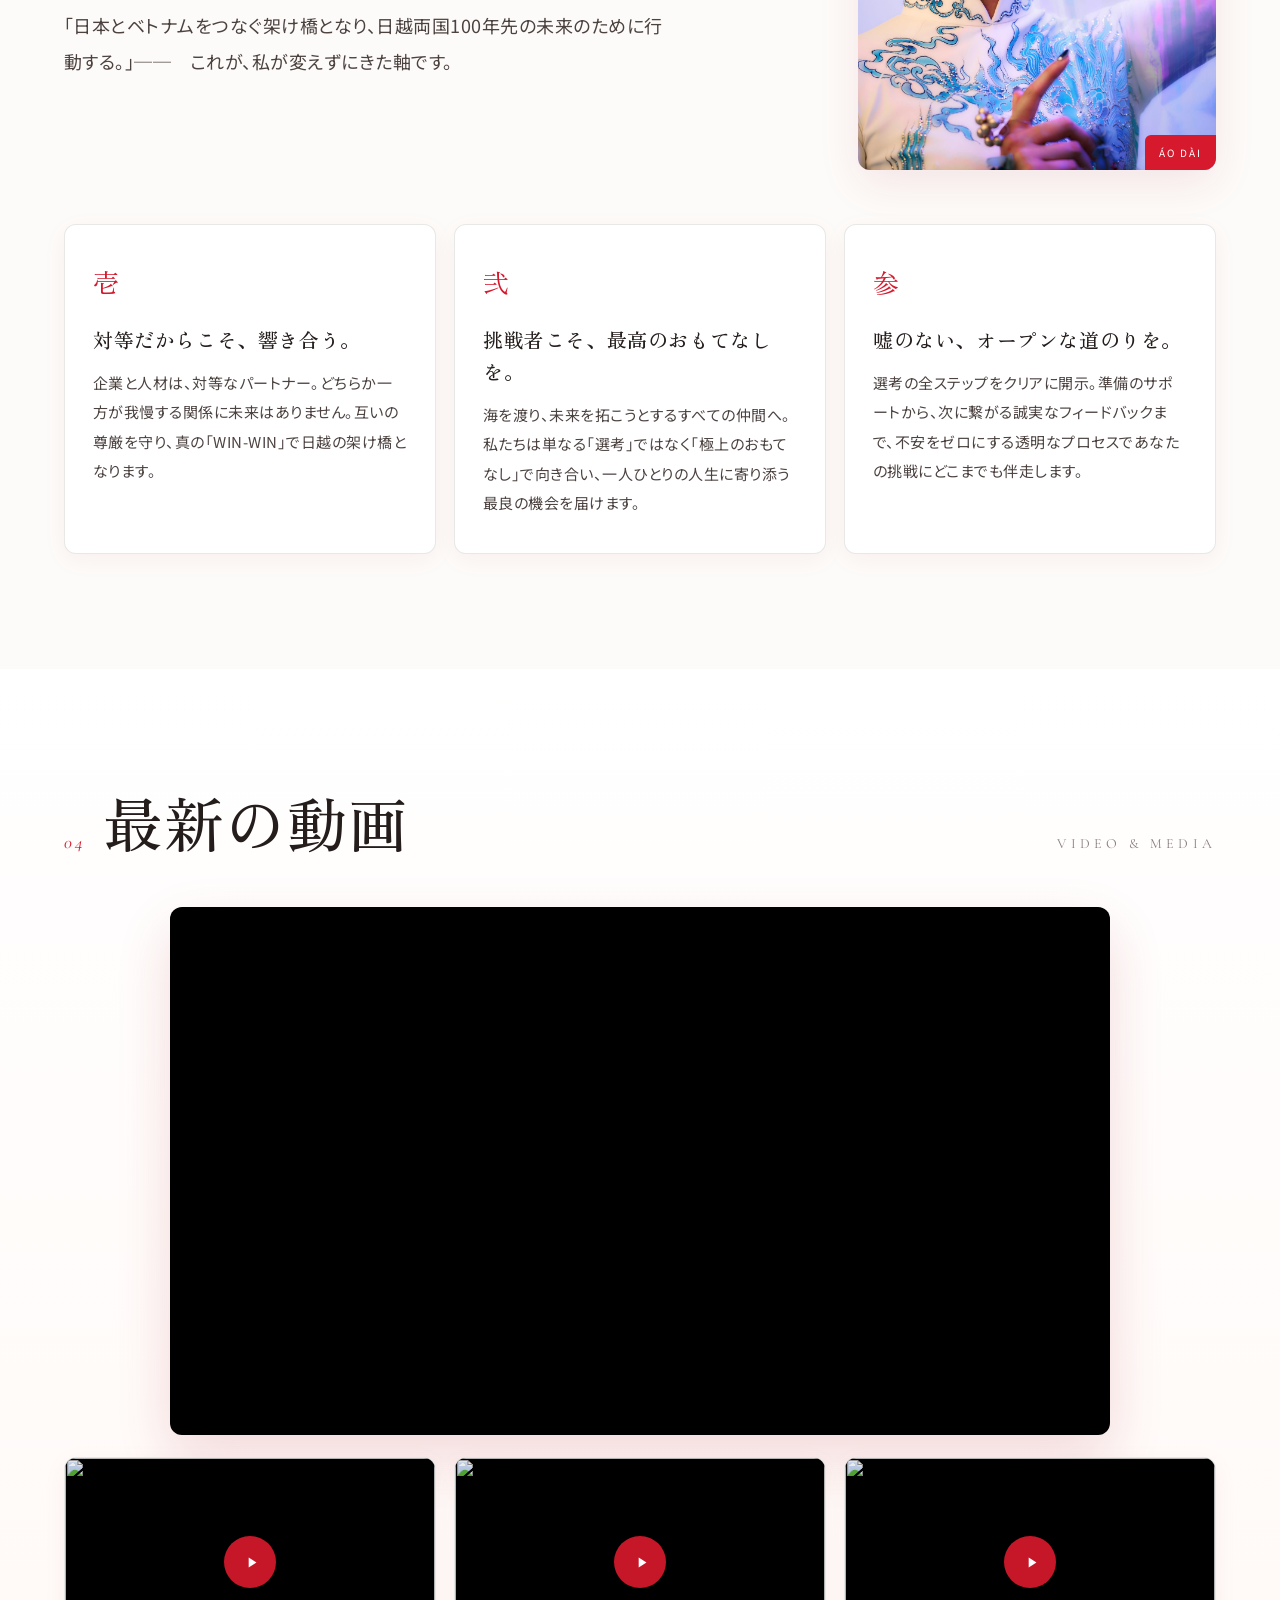
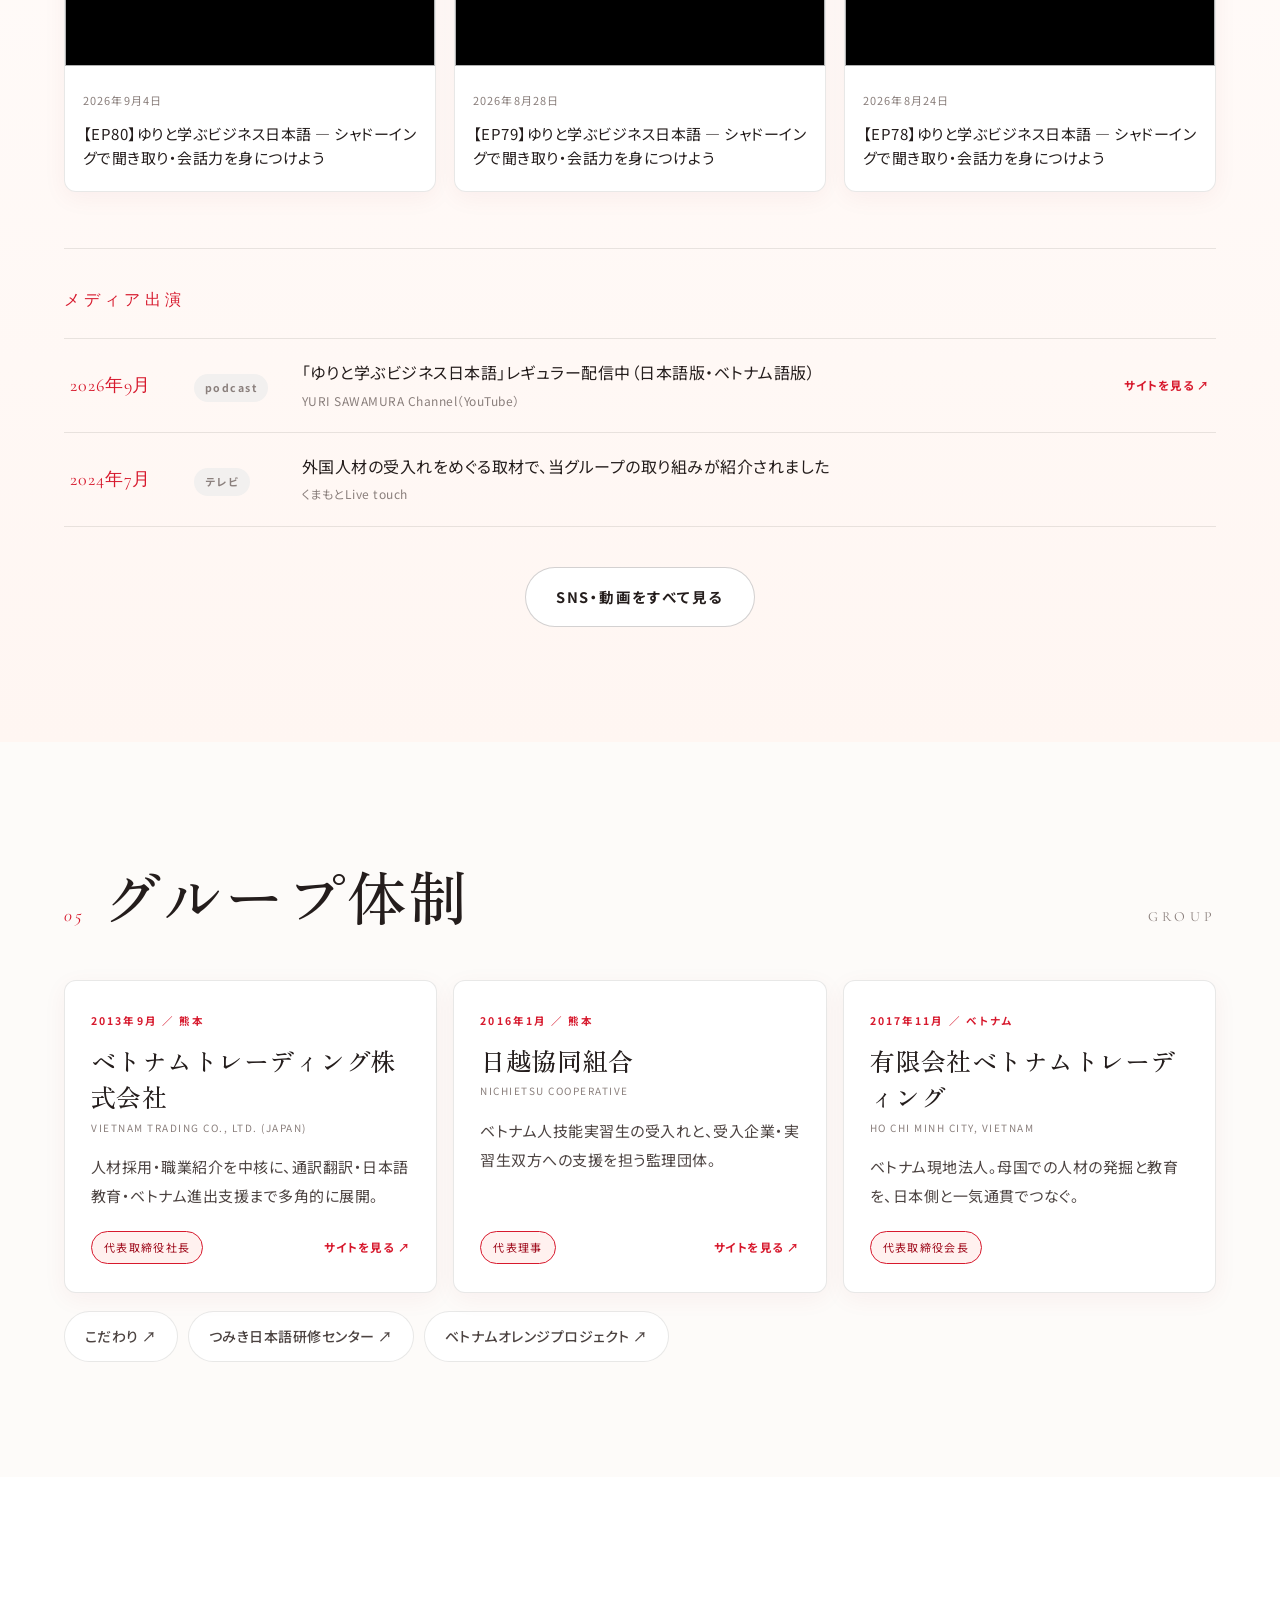
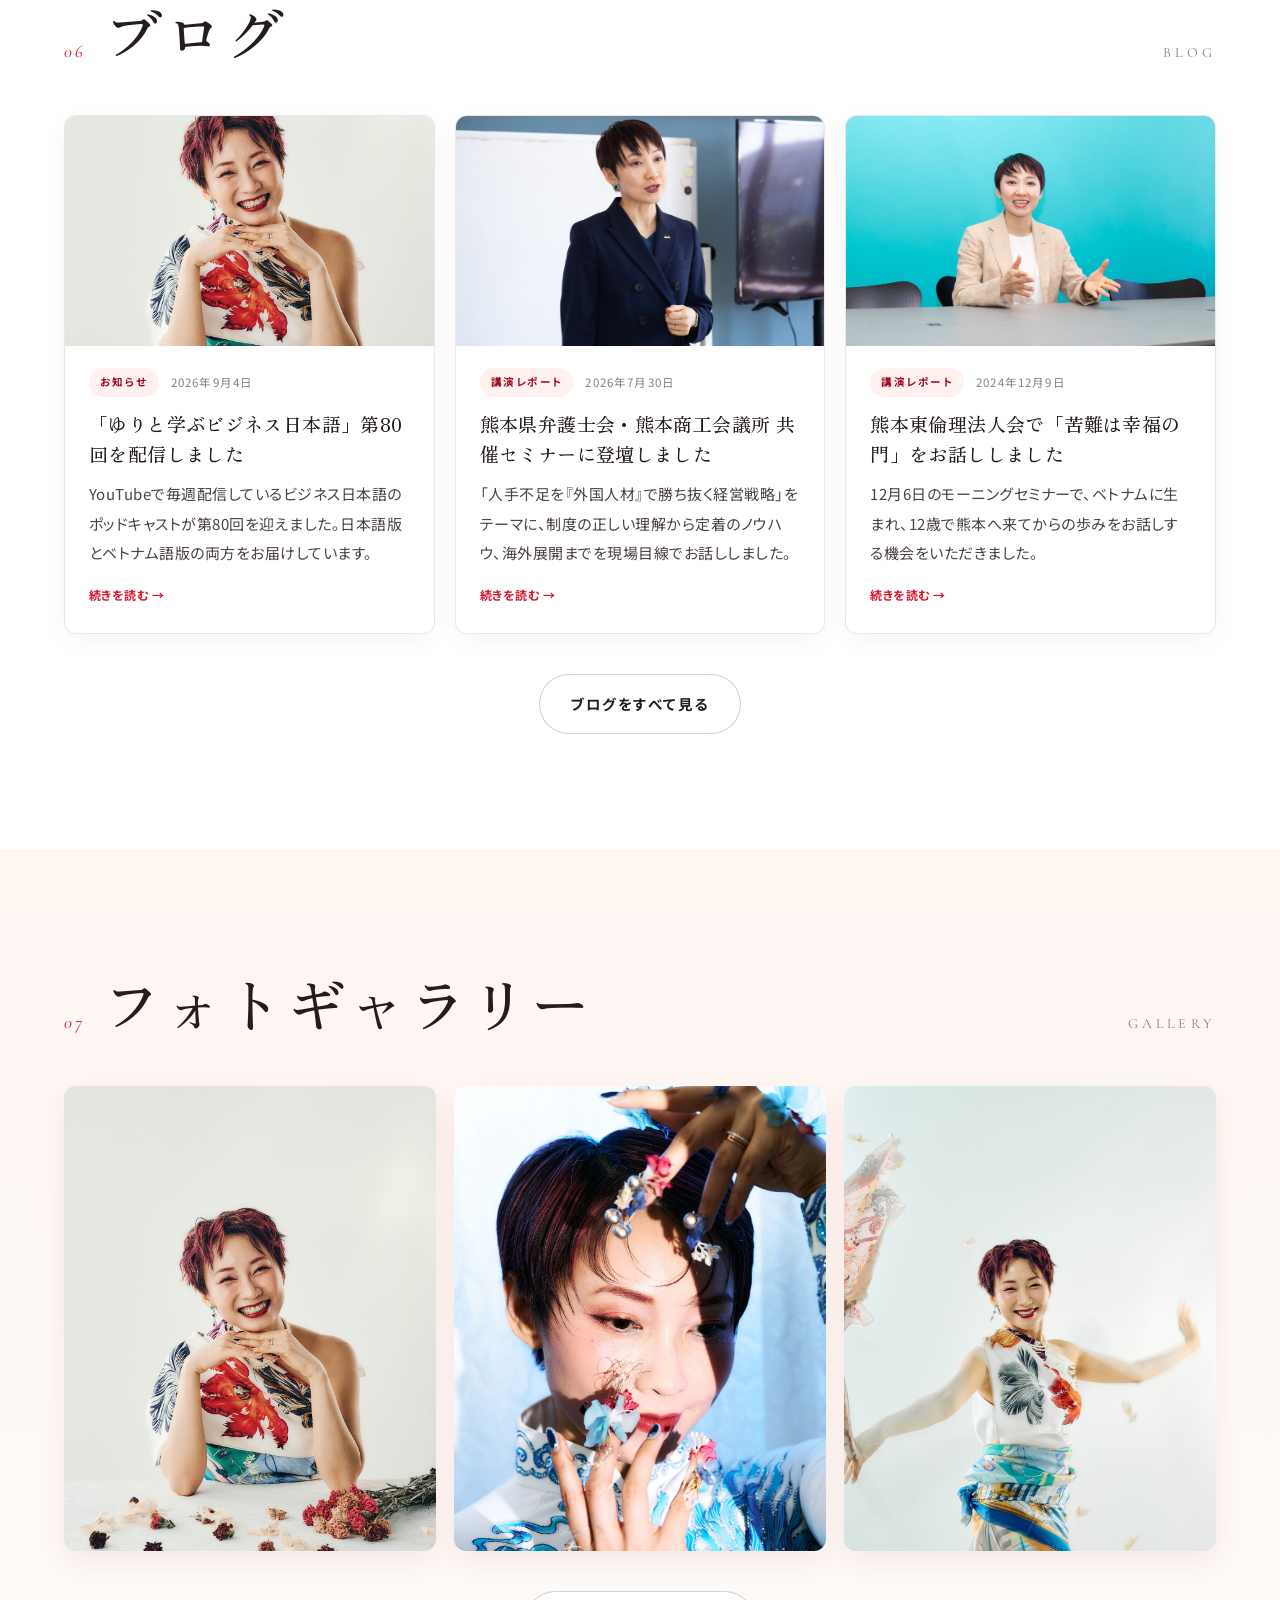
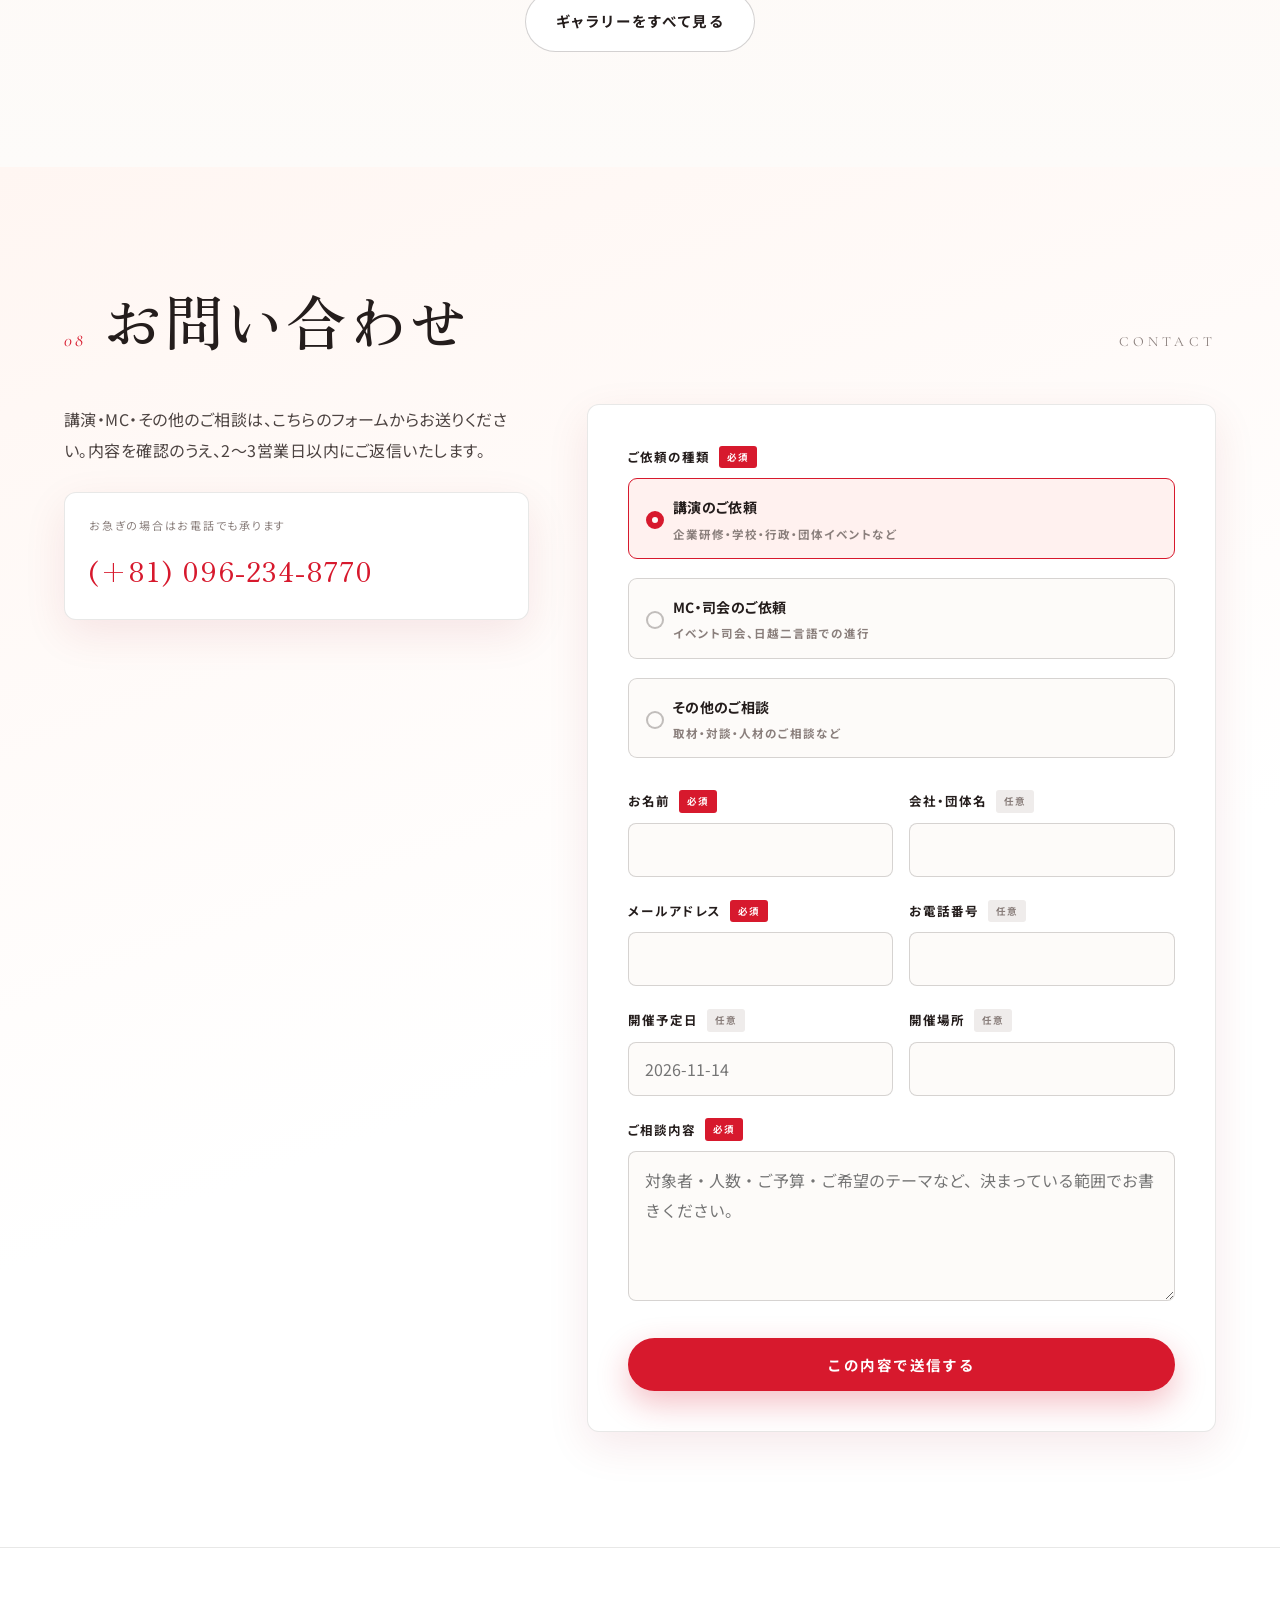
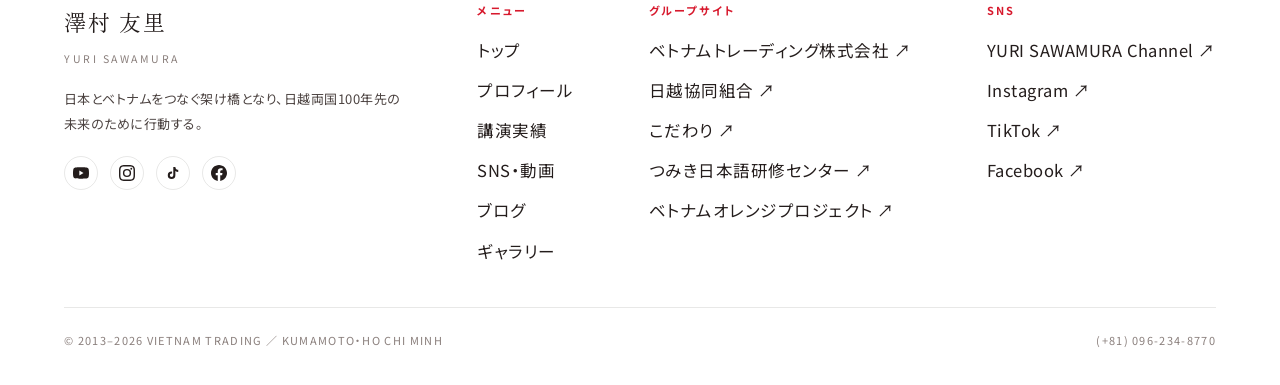
==== commit 1c05fe74: "CSS/JSの読み込みにバージョン番号を付け、古いキャッシュとの混在で表示が崩れるのを防ぐ Co-Authored-By: Claude Opus 5.5 <noreply@anthropic.com" ====
--- a/index.html
+++ b/index.html
@@ -9,7 +9,7 @@
 <link rel="preconnect" href="https://fonts.googleapis.com">
 <link rel="preconnect" href="https://fonts.gstatic.com" crossorigin>
 <link href="https://fonts.googleapis.com/css2?family=Zen+Old+Mincho:wght@400;500;600&family=Noto+Sans+JP:wght@400;500;600;700&family=Cormorant+Garamond:ital,wght@0,400;0,500;1,400;1,500&display=swap" rel="stylesheet">
-<link rel="stylesheet" href="style.css">
+<link rel="stylesheet" href="style.css?v=20261006">
 </head>
 <body>
 <div id="bar"></div>
@@ -151,10 +151,10 @@
 
 <div id="lb"><span class="x">×</span><span class="nv prev">‹</span><img alt=""><span class="nv next">›</span><div class="cap"></div></div>
 
-<script src="data.js"></script>
-<script src="app.js"></script>
-<script src="form.js"></script>
-<script src="parts.js"></script>
+<script src="data.js?v=20261006"></script>
+<script src="app.js?v=20261006"></script>
+<script src="form.js?v=20261006"></script>
+<script src="parts.js?v=20261006"></script>
 <script>
 function renderPage(){
   /* ---- HERO ---- */
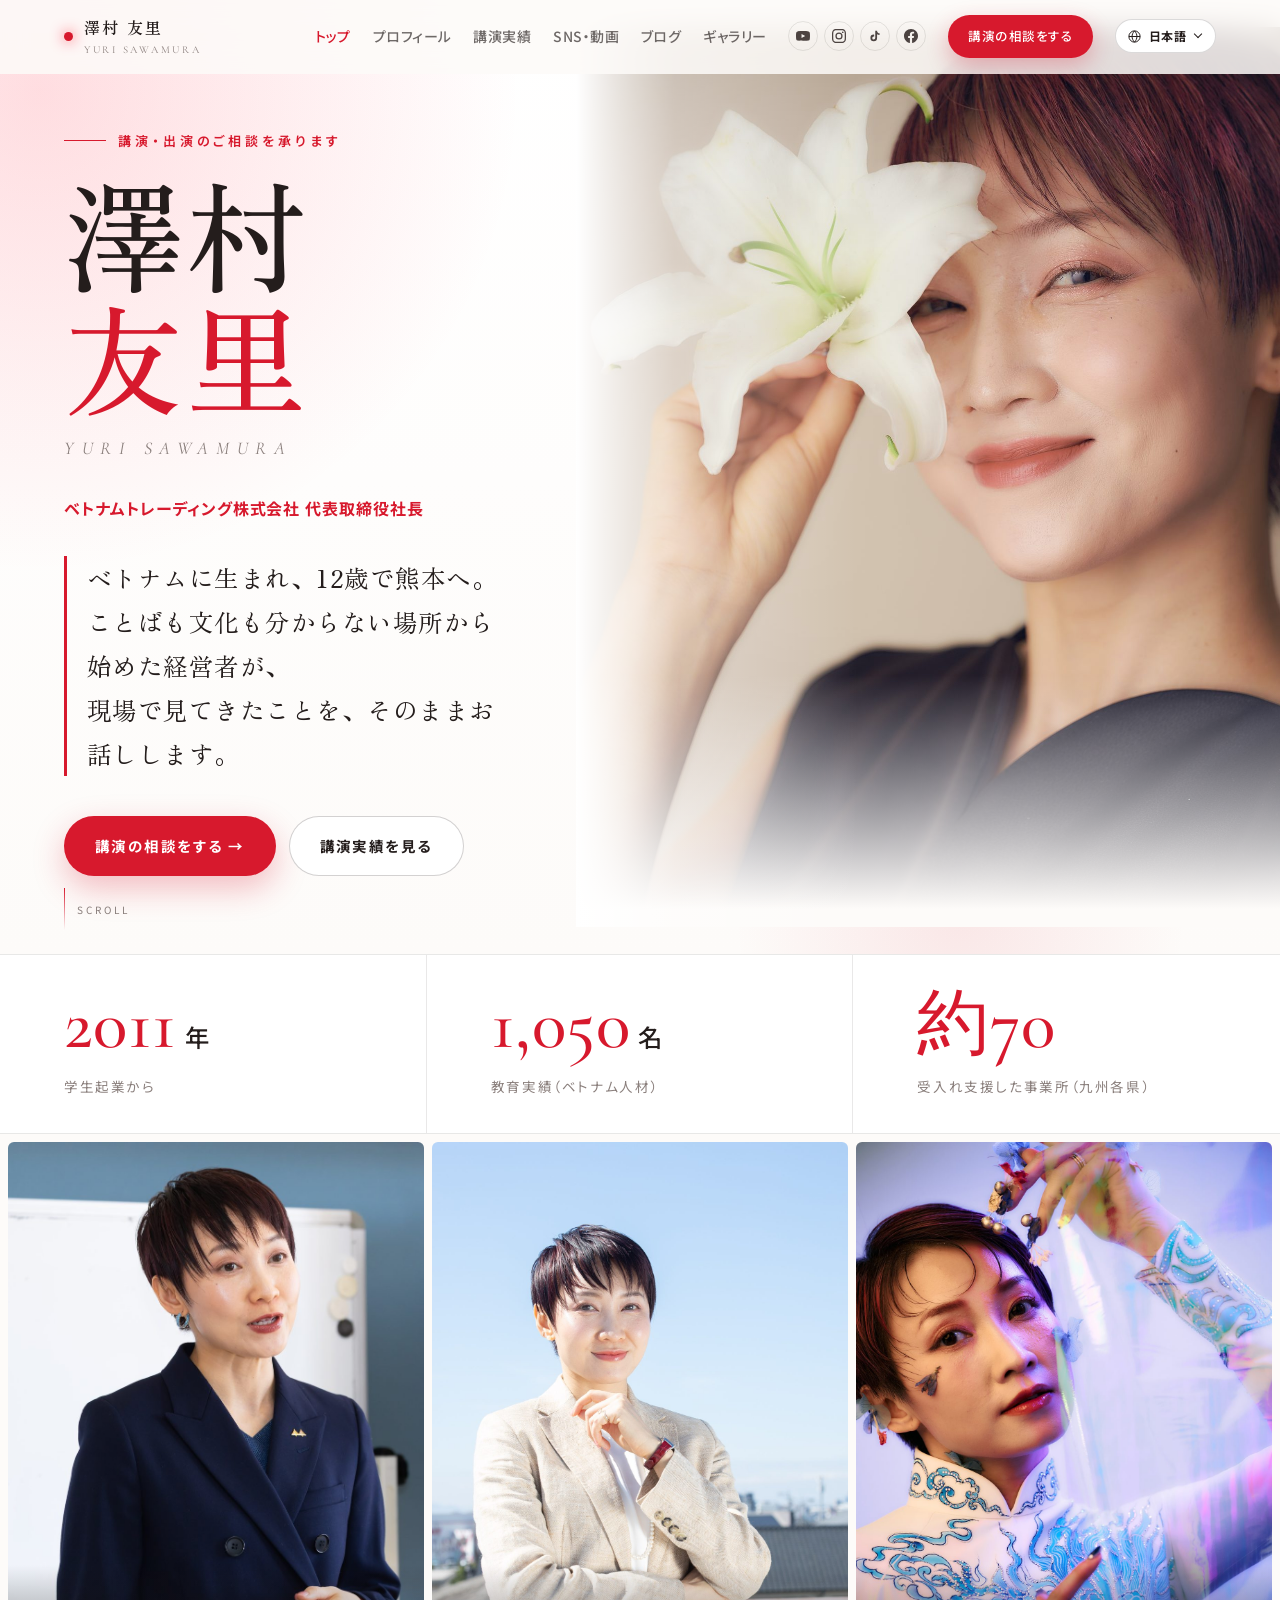
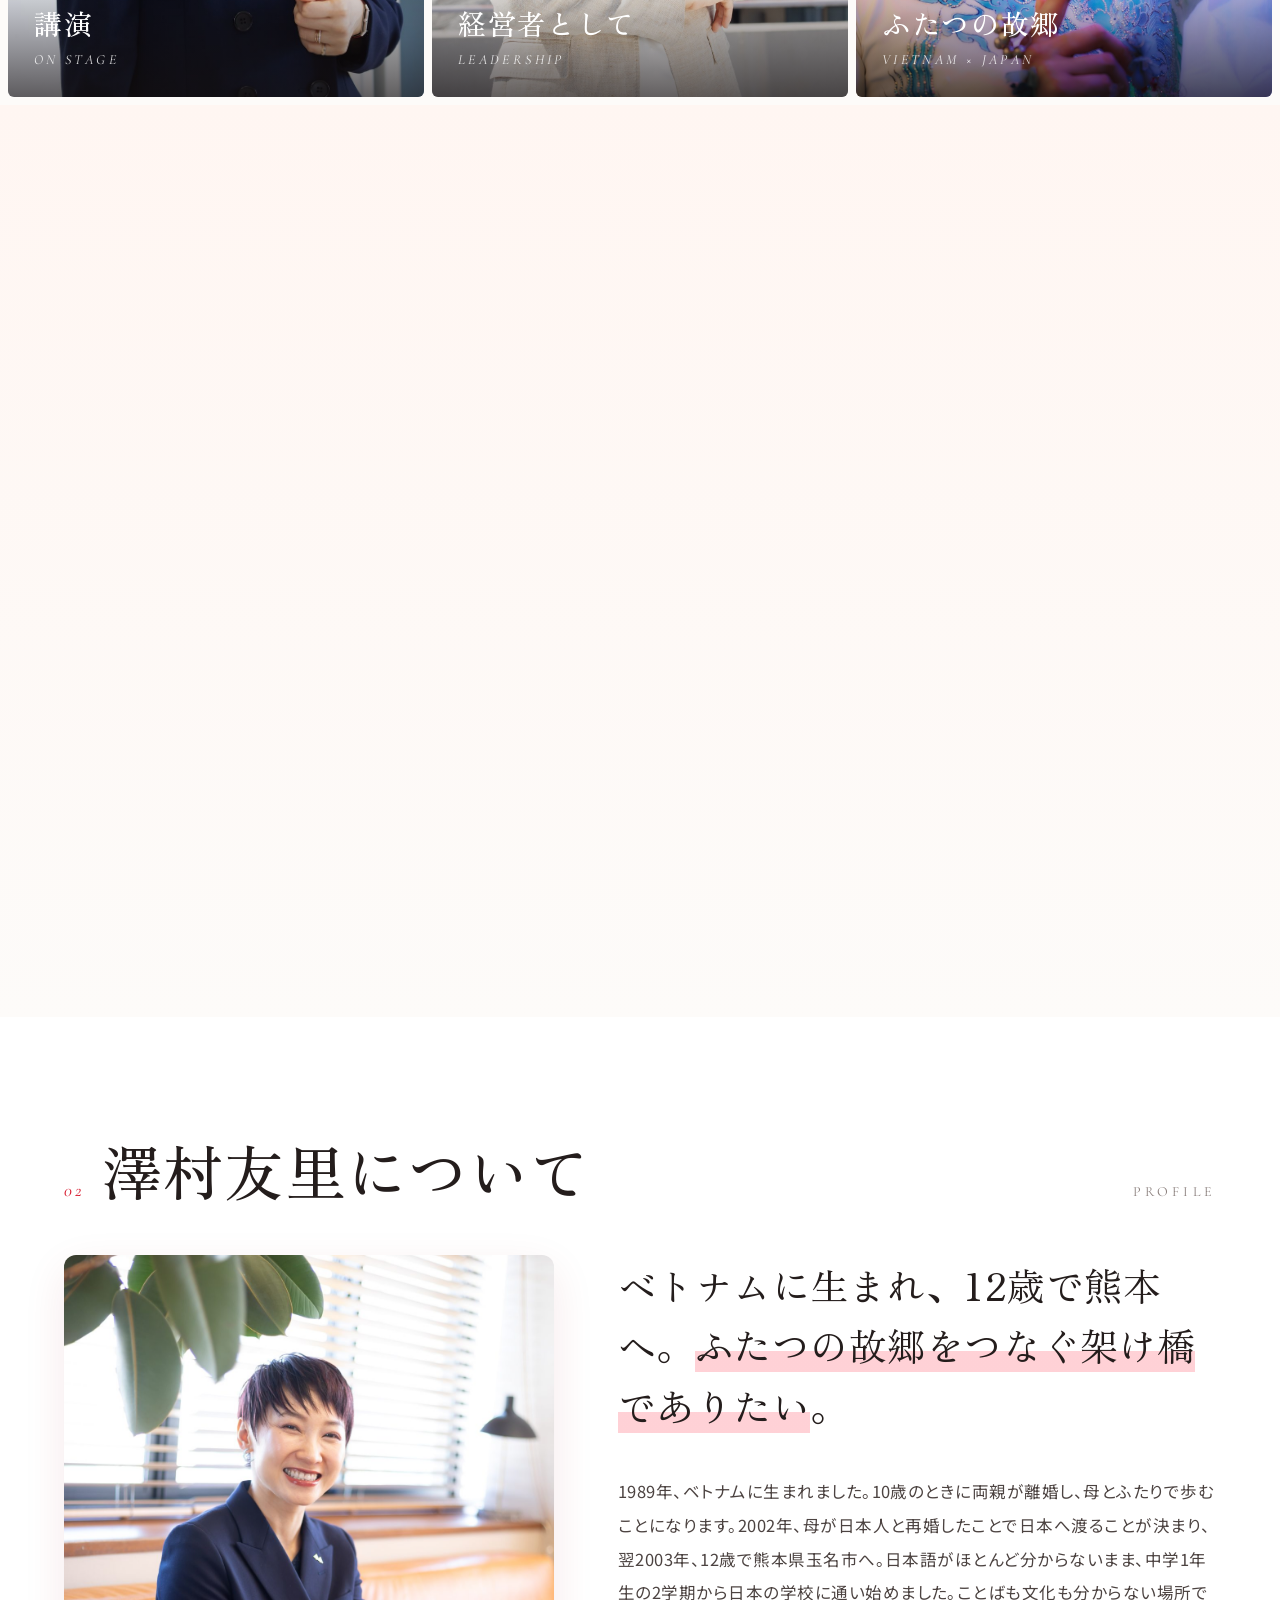
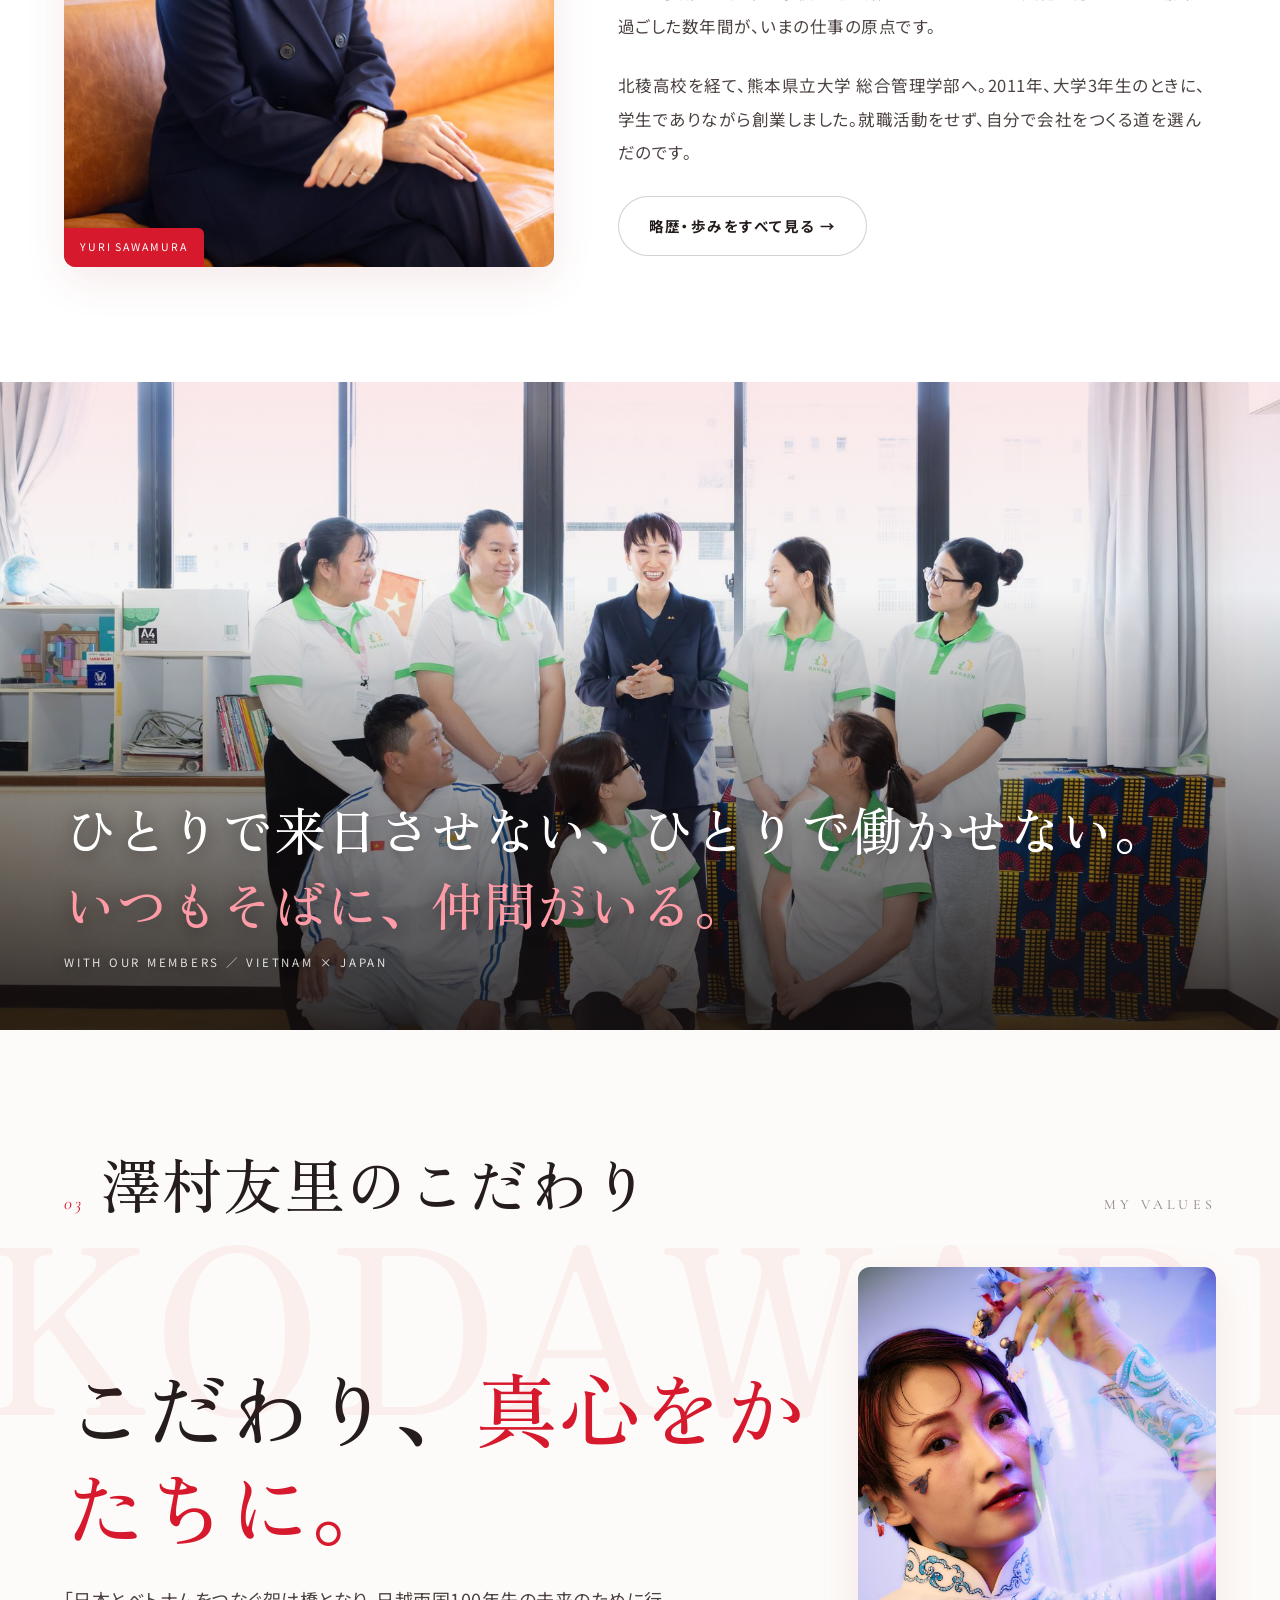
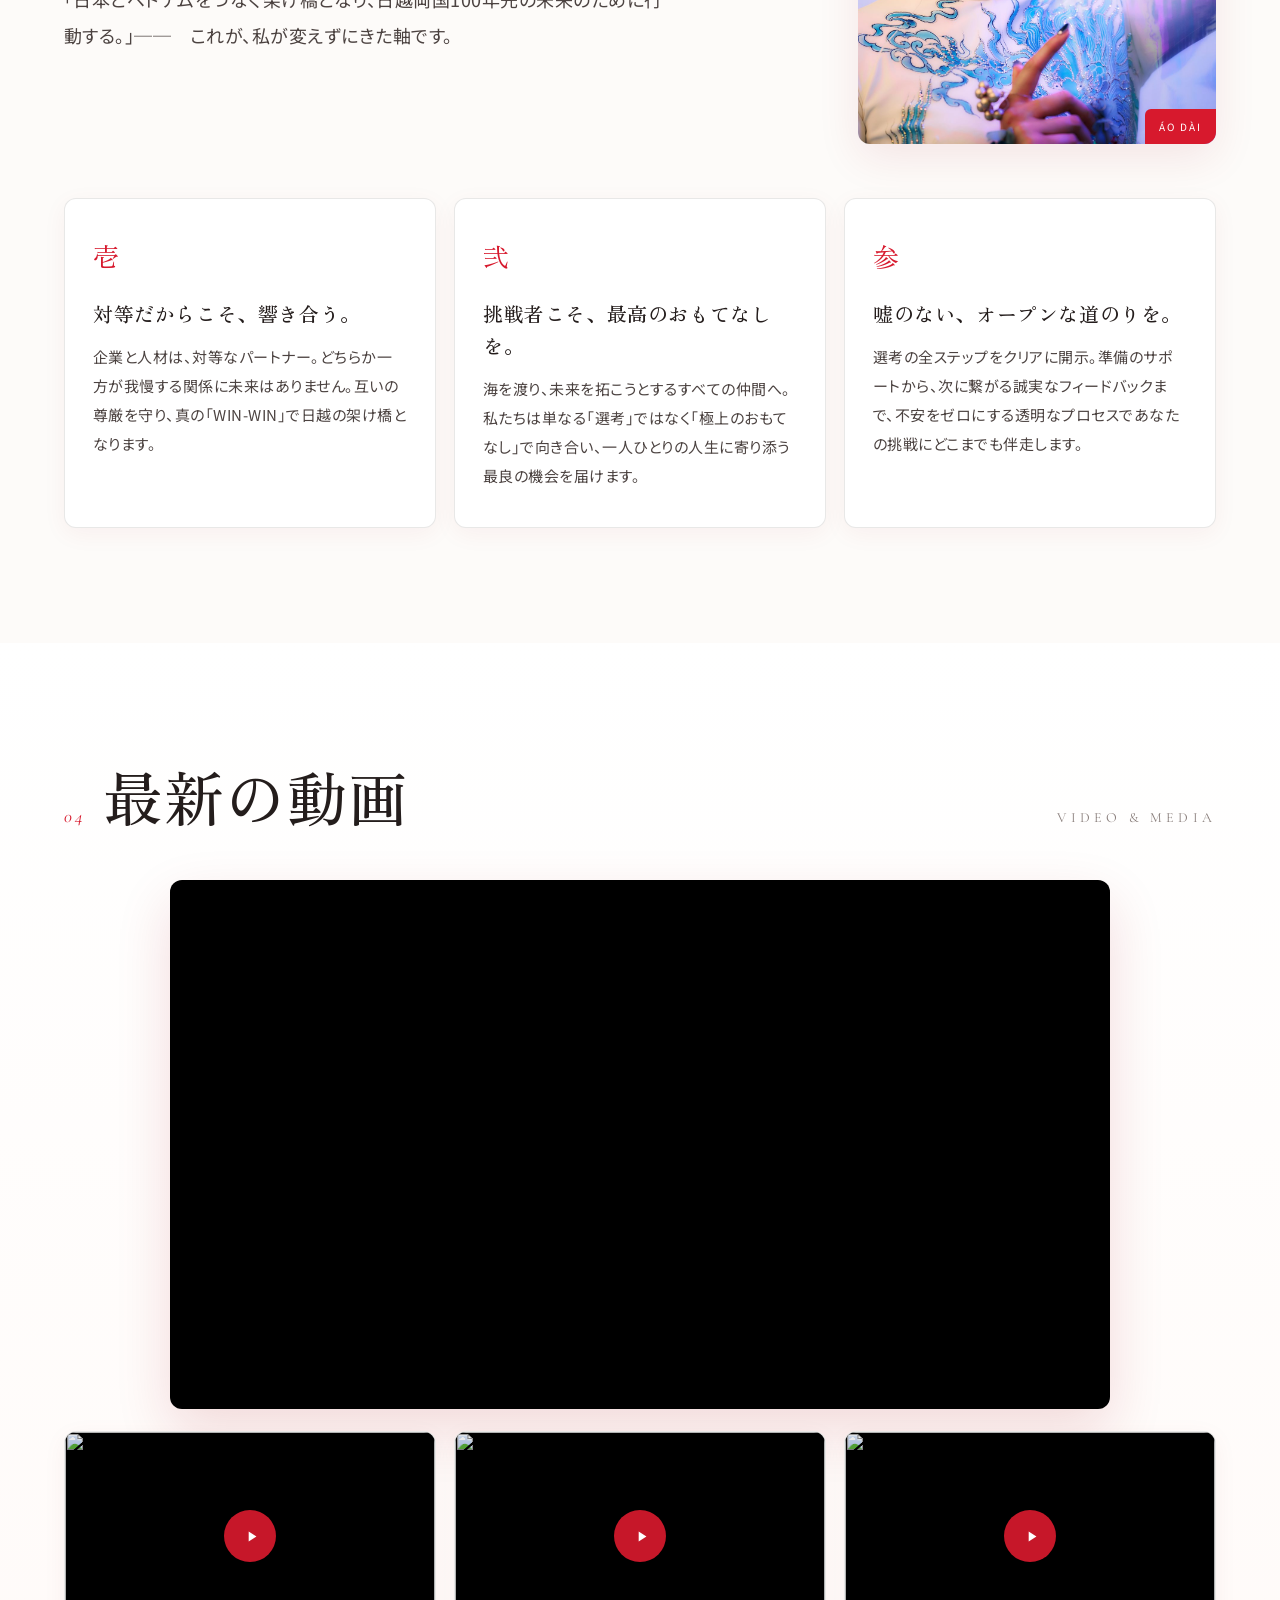
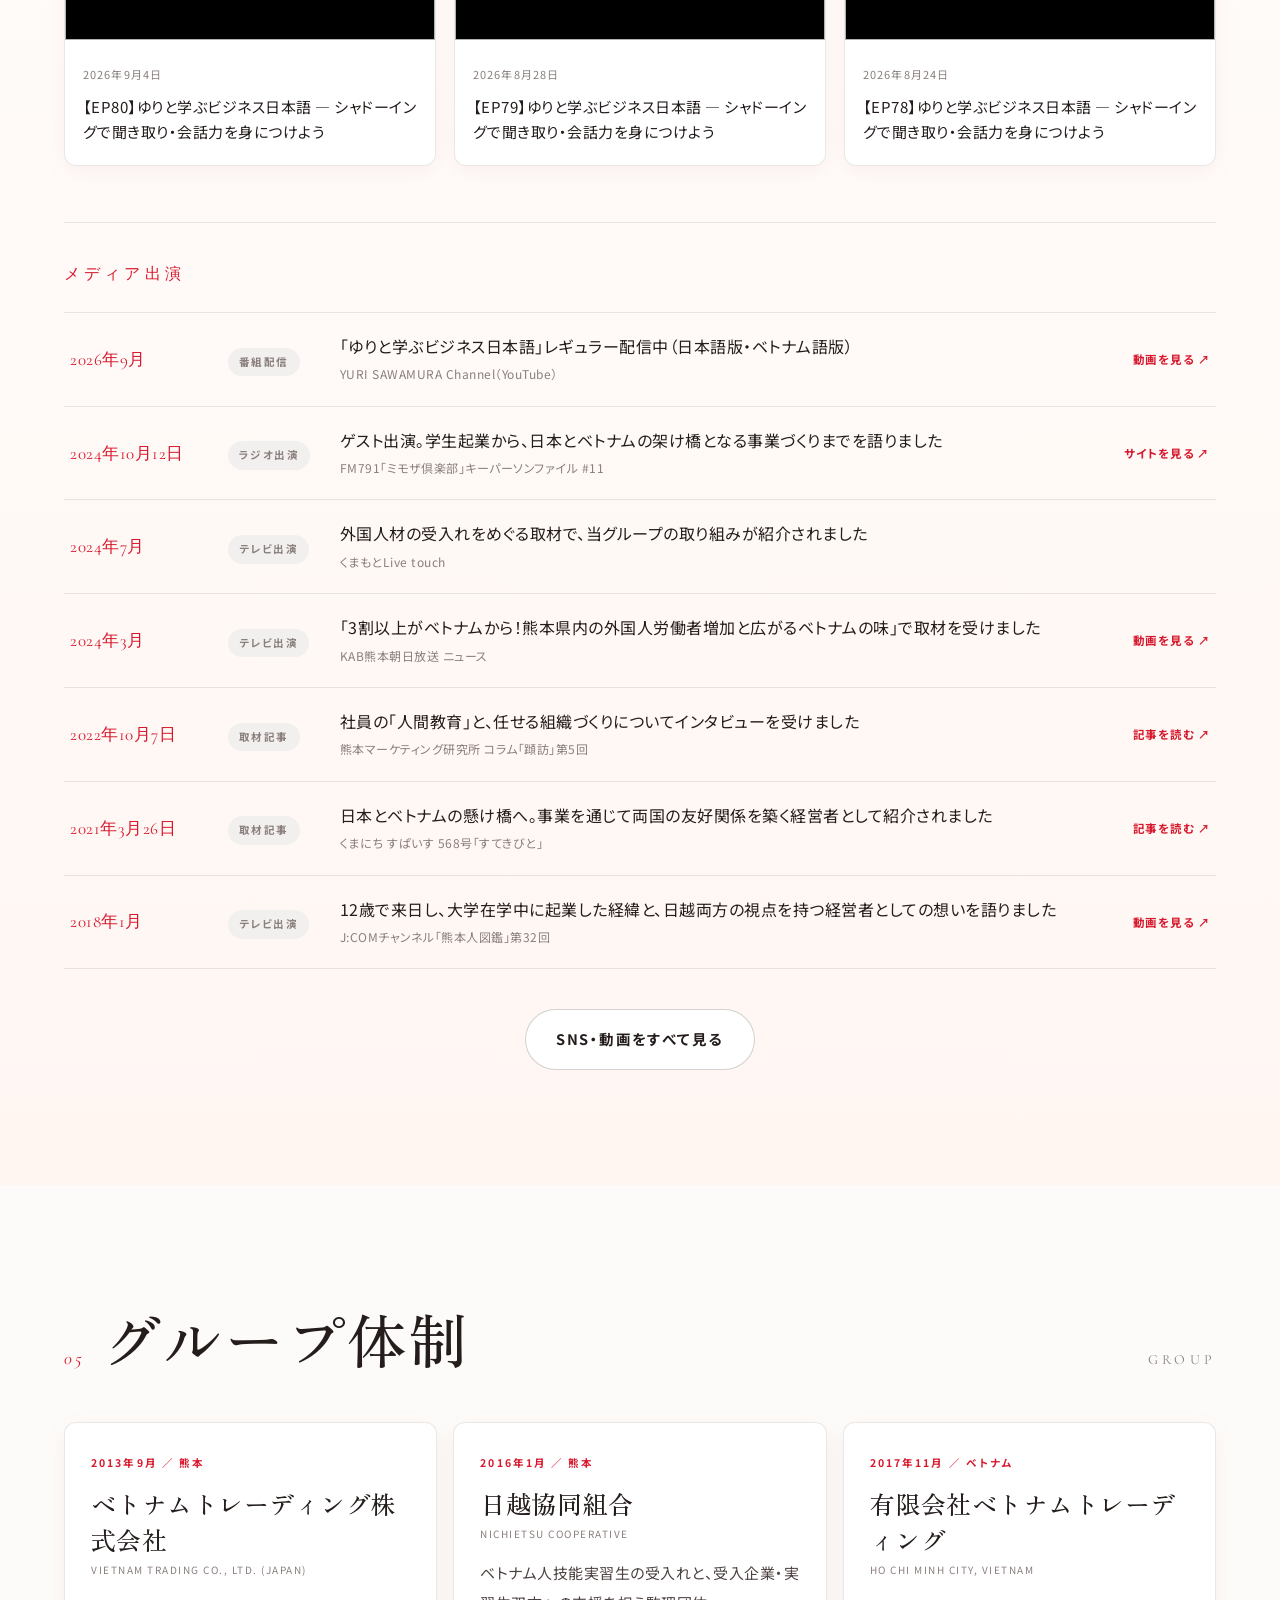
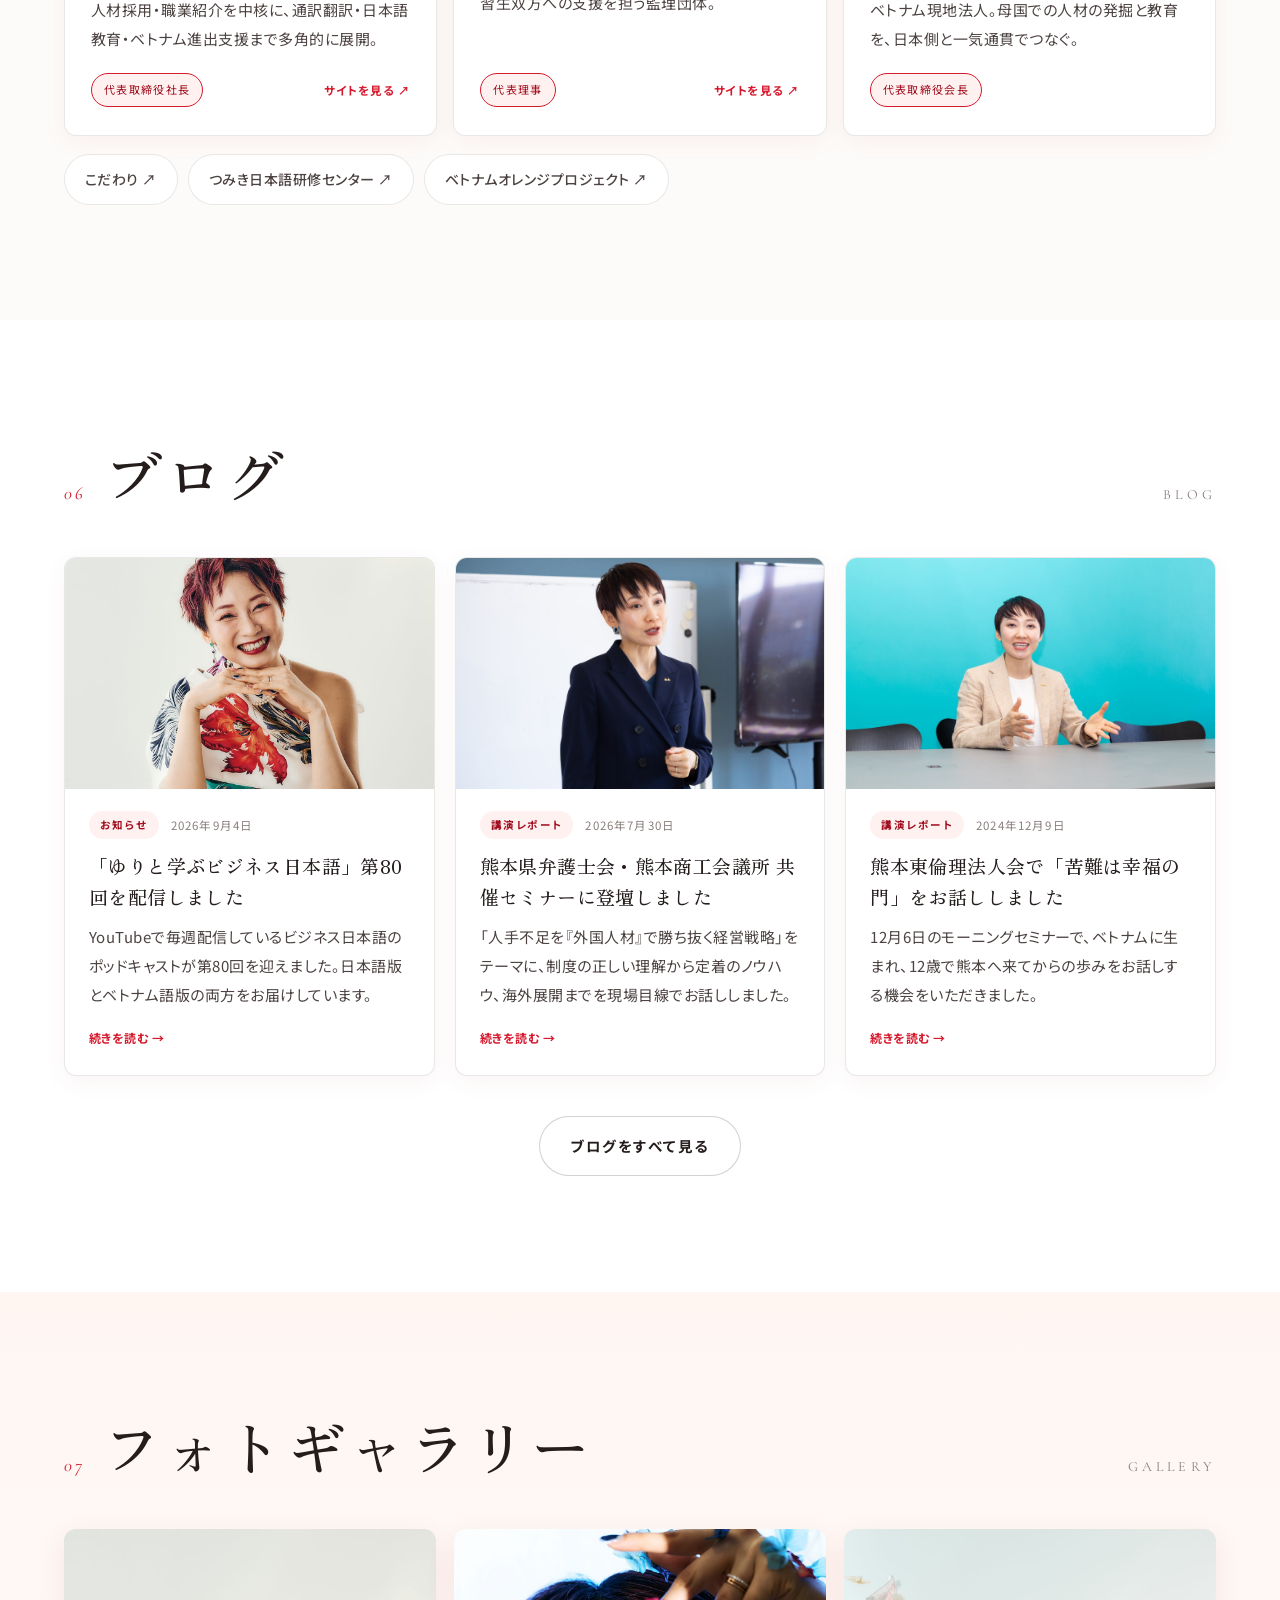
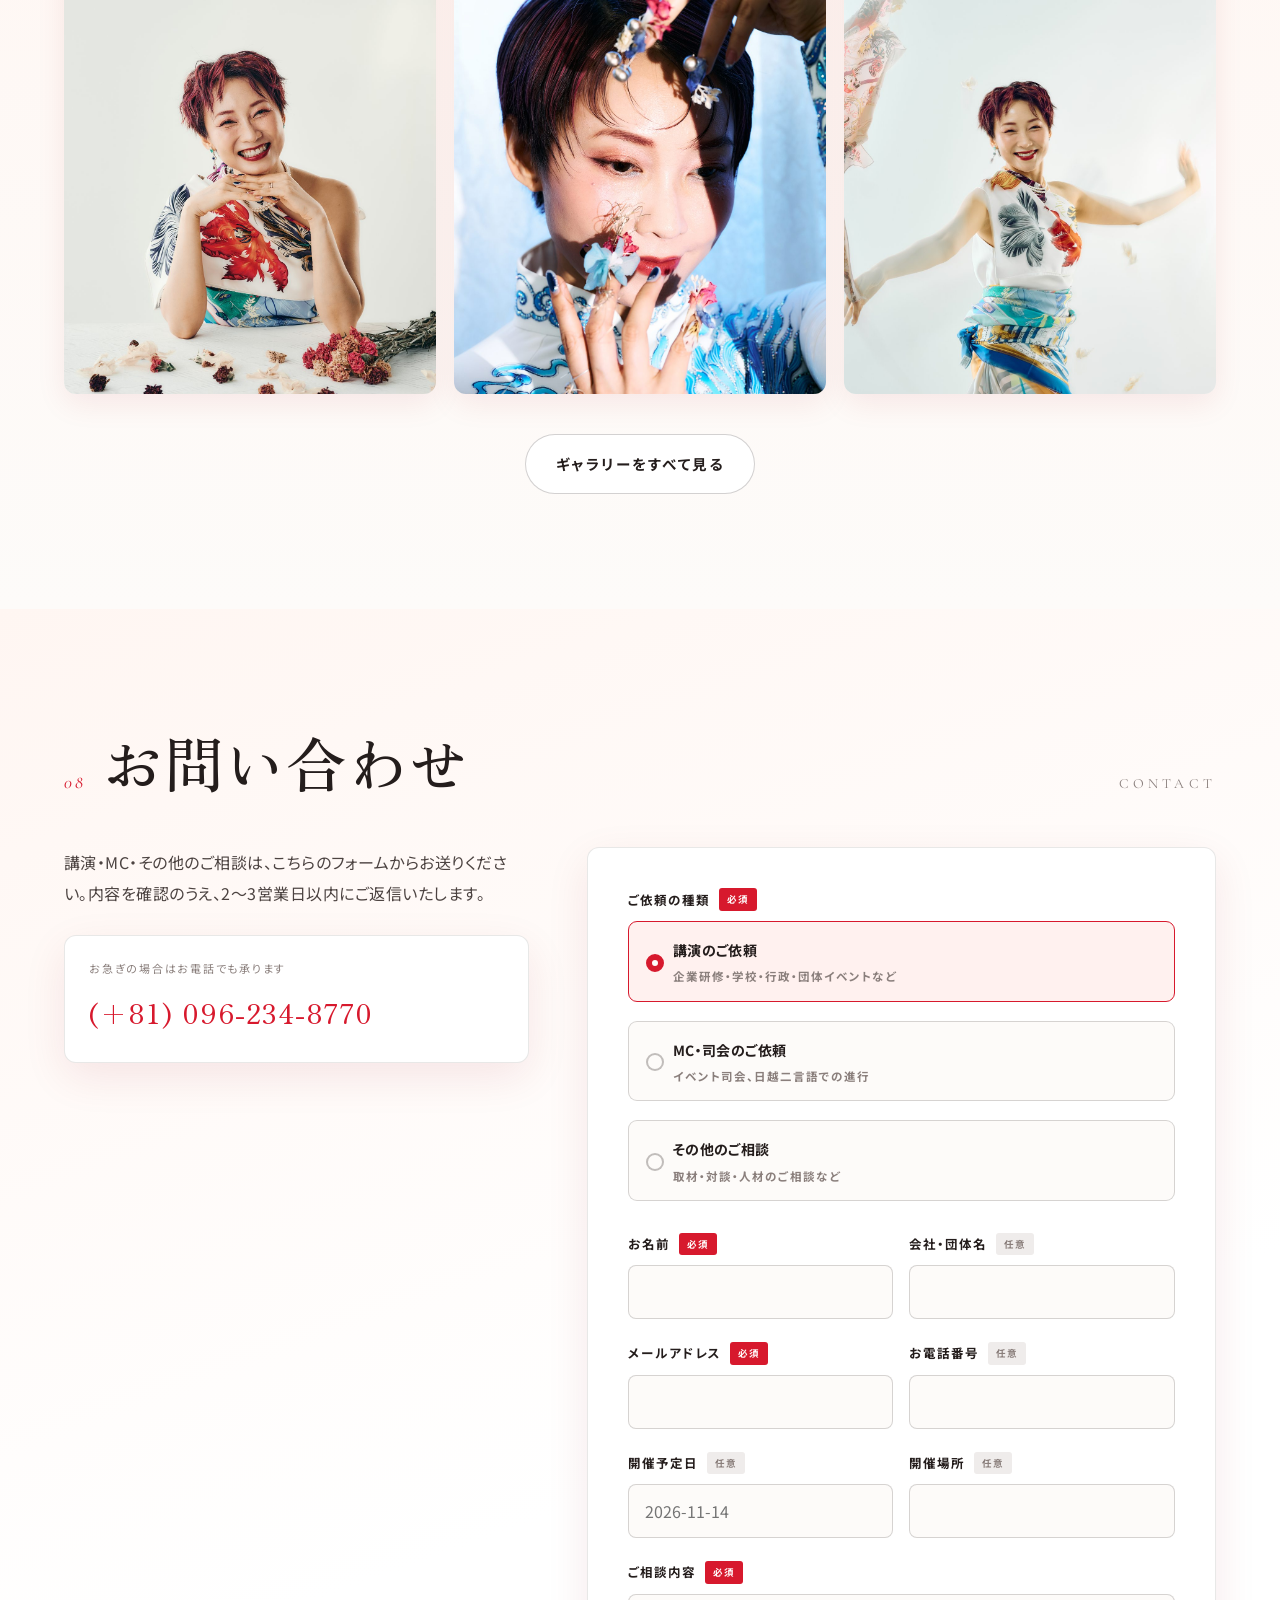
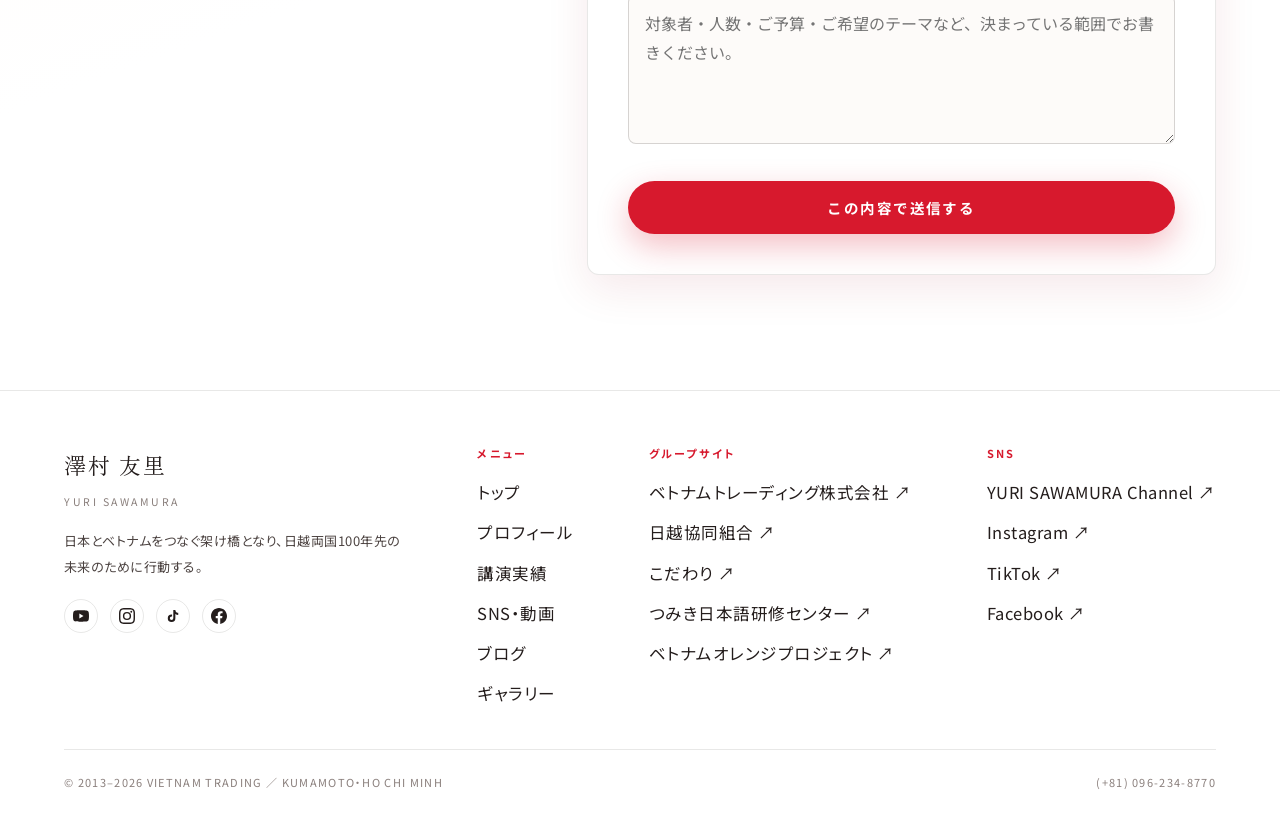
==== commit 6b79680f: "10/19打合せの反映：登壇回数を削除、相談ボタンに変更、SNSを社長個人に、メディア出演を区分・追加、中仏韓の自動翻訳と6言語メニュー、KUIB肩書きの修正、自動返信の文面 Co-Authored-" ====
--- a/index.html
+++ b/index.html
@@ -4,12 +4,12 @@
 <meta charset="UTF-8">
 <meta name="viewport" content="width=device-width, initial-scale=1">
 <title>澤村 友里 ｜ 講演・イベント出演のご依頼</title>
-<meta name="description" content="ベトナムトレーディング株式会社 代表取締役社長 澤村友里。外国人材の雇用、日越の相互理解、学生起業、多文化共生。講演・MCのご依頼を承ります。">
+<meta name="description" content="ベトナムトレーディング株式会社 代表取締役社長 澤村友里。外国人材の雇用、日越の相互理解、学生起業、多文化共生。講演・MCのご相談を承ります。">
 <meta name="robots" content="noindex, nofollow, noarchive">
 <link rel="preconnect" href="https://fonts.googleapis.com">
 <link rel="preconnect" href="https://fonts.gstatic.com" crossorigin>
 <link href="https://fonts.googleapis.com/css2?family=Zen+Old+Mincho:wght@400;500;600&family=Noto+Sans+JP:wght@400;500;600;700&family=Cormorant+Garamond:ital,wght@0,400;0,500;1,400;1,500&display=swap" rel="stylesheet">
-<link rel="stylesheet" href="style.css?v=20261006">
+<link rel="stylesheet" href="style.css?v=20261019">
 </head>
 <body>
 <div id="bar"></div>
@@ -151,10 +151,11 @@
 
 <div id="lb"><span class="x">×</span><span class="nv prev">‹</span><img alt=""><span class="nv next">›</span><div class="cap"></div></div>
 
-<script src="data.js?v=20261006"></script>
-<script src="app.js?v=20261006"></script>
-<script src="form.js?v=20261006"></script>
-<script src="parts.js?v=20261006"></script>
+<script src="data.js?v=20261019"></script>
+<script src="i18n-extra.js?v=20261019"></script>
+<script src="app.js?v=20261019"></script>
+<script src="form.js?v=20261019"></script>
+<script src="parts.js?v=20261019"></script>
 <script>
 function renderPage(){
   /* ---- HERO ---- */
@@ -171,7 +172,10 @@
 
   /* ---- STATS ---- */
   const done = LECTURES.filter(l=>!isUpcoming(l)).length;
-  document.getElementById('stats').innerHTML = STATS.map(st=>{
+  const statsEl = document.getElementById('stats');
+  statsEl.style.setProperty('--cols', STATS.length);
+  statsEl.classList.toggle('c3', STATS.length === 3);
+  statsEl.innerHTML = STATS.map(st=>{
     const v = st.value==='auto:lectures' ? done : L(st.value);
     return `<div class="stat rv"><b>${esc(String(v))}<small>${esc(L(st.unit))}</small></b><p>${esc(L(st.label))}</p></div>`;
   }).join('');
--- a/style.css
+++ b/style.css
@@ -61,7 +61,7 @@
   nav{position:fixed;inset:56px 0 auto 0;flex-direction:column;align-items:stretch;gap:0;
     background:rgba(253,251,249,.98);backdrop-filter:blur(18px);border-bottom:1px solid var(--line);
     padding:8px var(--pad) 22px;max-height:0;overflow:hidden;transition:max-height .45s cubic-bezier(.16,1,.3,1),padding .3s;font-size:15px}
-  nav.open{max-height:80vh;padding-top:14px}
+  nav.open{max-height:calc(100vh - 56px);max-height:calc(100dvh - 56px);overflow-y:auto;overscroll-behavior:contain;padding-top:14px}
   nav a.navlink{padding:13px 2px;border-bottom:1px solid var(--line);opacity:.9}
   .nav-cta{margin-top:16px;text-align:center;padding:14px 20px;font-size:14px}
 }
@@ -136,12 +136,42 @@
 @media(prefers-reduced-motion:reduce){.rv{opacity:1;transform:none}*{animation:none!important;transition:none!important}}
 
 /* ---------- language switch ---------- */
-.lang{display:flex;border:1px solid rgba(36,29,28,.16);border-radius:999px;overflow:hidden;background:#fff;flex:none}
-.lang button{background:none;border:0;color:var(--ink);opacity:.55;padding:6px 11px;cursor:pointer;
-  font-size:11px;font-weight:700;letter-spacing:.08em;transition:.25s;white-space:nowrap}
-.lang button:hover{opacity:.85}
-.lang button.on{background:var(--red);color:#fff;opacity:1}
-@media(max-width:1200px){.lang{margin-top:18px;align-self:center}.lang button{padding:9px 18px;font-size:13px}}
+.lang{position:relative;flex:none}
+.lang-cur{display:inline-flex;align-items:center;gap:7px;height:34px;padding:0 14px 0 11px;border:1px solid rgba(36,29,28,.16);
+  border-radius:999px;background:#fff;color:var(--ink);font:700 12px/1 var(--sans);letter-spacing:.03em;cursor:pointer;
+  white-space:nowrap;transition:border-color .2s}
+.lang-cur:hover,.lang.open .lang-cur{border-color:var(--red)}
+.lang-cur svg{width:15px;height:15px;fill:none;stroke:currentColor;stroke-width:1.6}
+.lang-cur .car{width:6px;height:6px;border-right:1.5px solid currentColor;border-bottom:1.5px solid currentColor;
+  transform:translateY(-2px) rotate(45deg);margin-left:2px;transition:transform .2s}
+.lang.open .lang-cur .car{transform:translateY(1px) rotate(-135deg)}
+.lang-menu{position:absolute;right:0;top:calc(100% + 8px);min-width:220px;background:#fff;border:1px solid var(--line);
+  border-radius:12px;box-shadow:var(--shadow-lg);padding:6px;display:none;z-index:120}
+.lang.open .lang-menu{display:block}
+.lang-menu button{display:flex;justify-content:space-between;align-items:center;gap:14px;width:100%;background:none;border:0;
+  padding:10px 12px;border-radius:8px;font:500 14px/1.2 var(--sans);color:var(--ink);cursor:pointer;text-align:left}
+.lang-menu button small{font-size:10.5px;letter-spacing:.12em;color:var(--muted);font-weight:700}
+.lang-menu button:hover{background:var(--red-soft)}
+.lang-menu button.on{color:var(--red);font-weight:700}
+.lang-menu button.on small{color:var(--red)}
+.lang-note{font-size:11px;line-height:1.6;color:var(--muted);padding:9px 12px 6px;border-top:1px solid var(--line);margin-top:4px}
+@media(max-width:1200px){
+  .lang{margin-top:18px;align-self:stretch}
+  .lang-cur{display:none}
+  .lang-menu{position:static;display:grid;grid-template-columns:repeat(3,1fr);gap:6px;box-shadow:none;border:0;padding:0;
+    min-width:0;background:none}
+  .lang-menu button{flex-direction:column;justify-content:center;gap:4px;border:1px solid var(--line);background:#fff;
+    padding:11px 4px;text-align:center;font-size:13px}
+  .lang-menu button.on{border-color:var(--red);background:var(--red-soft)}
+  .lang-note{grid-column:1/-1;border-top:0;text-align:center;padding:4px 0 0;margin:0}
+}
+/* 中国語・韓国語は日本語フォントに無い字があるため、OS標準の各国語フォントで表示する */
+html:lang(zh-CN){--sans:"Microsoft YaHei","PingFang SC","Hiragino Sans GB","Noto Sans SC",sans-serif;
+  --serif:"Microsoft YaHei","PingFang SC","Hiragino Sans GB","Noto Sans SC",sans-serif}
+html:lang(ko){--sans:"Malgun Gothic","Apple SD Gothic Neo","Noto Sans KR",sans-serif;
+  --serif:"Malgun Gothic","Apple SD Gothic Neo","Noto Sans KR",sans-serif}
+/* 韓国語は語の途中で改行しない（分かち書きの空白で折り返す） */
+html:lang(ko) body{word-break:keep-all;overflow-wrap:anywhere}
 
 /* ---------- hero ---------- */
 .hero{position:relative;min-height:100svh;display:grid;grid-template-columns:.9fr 1.1fr;align-items:center;
@@ -182,7 +212,7 @@
 }
 
 /* ---------- stats ---------- */
-.stats{display:grid;grid-template-columns:repeat(4,1fr);border-top:1px solid var(--line);
+.stats{display:grid;grid-template-columns:repeat(var(--cols,4),1fr);border-top:1px solid var(--line);
   border-bottom:1px solid var(--line);background:#fff}
 .stat{padding:34px var(--pad);border-right:1px solid var(--line)}
 .stat:last-child{border-right:0}
@@ -190,7 +220,14 @@
 .stat b small{font-family:var(--sans);font-size:.34em;margin-left:8px;color:var(--ink);font-weight:500}
 .stat p{font-size:13.5px;letter-spacing:.12em;color:var(--muted);margin-top:12px}
 @media(max-width:820px){.stats{grid-template-columns:1fr 1fr}
-  .stat{border-bottom:1px solid var(--line);padding:24px var(--pad)}.stat:nth-child(2n){border-right:0}}
+  .stat{border-bottom:1px solid var(--line);padding:24px var(--pad)}.stat:nth-child(2n){border-right:0}
+  .stats.c3{grid-template-columns:repeat(3,1fr)}
+  .stats.c3 .stat{padding:22px 10px;border-bottom:0;text-align:center}
+  .stats.c3 .stat:nth-child(2n){border-right:1px solid var(--line)}
+  .stats.c3 .stat:last-child{border-right:0}
+  .stats.c3 .stat b{font-size:30px}
+  .stats.c3 .stat b small{margin-left:3px}
+  .stats.c3 .stat p{font-size:11px;letter-spacing:.02em;line-height:1.55;margin-top:8px}}
 
 /* ---------- topics ---------- */
 .topics{display:grid;grid-template-columns:repeat(2,1fr);gap:18px}
@@ -525,10 +562,13 @@
 
 /* ---------- メディア出演 ---------- */
 .media-list{border-top:1px solid var(--line)}
-.media-item{display:grid;grid-template-columns:104px 88px 1fr auto;gap:20px;align-items:center;
+.media-item{display:grid;grid-template-columns:138px 92px 1fr auto;gap:20px;align-items:center;
   padding:20px 6px;border-bottom:1px solid var(--line);transition:.3s}
-.media-item:hover{background:var(--red-soft)}
-.media-item .d{font-family:var(--latin);font-size:18px;color:var(--red);letter-spacing:.05em}
+a.media-item{color:inherit;text-decoration:none}
+.media-item.is-link{cursor:pointer}
+.media-item.is-link:hover{background:var(--red-soft)}
+.media-item.is-link:hover h4{color:var(--red)}
+.media-item .d{font-family:var(--latin);font-size:17px;color:var(--red);letter-spacing:.03em;white-space:nowrap}
 .media-item h4{font-size:16px;line-height:1.65;font-weight:400;color:var(--ink)}
 .media-item .out{font-size:12px;color:var(--muted);margin-top:3px}
 .media-item .go{font-size:11.5px;font-weight:700;color:var(--red);white-space:nowrap}
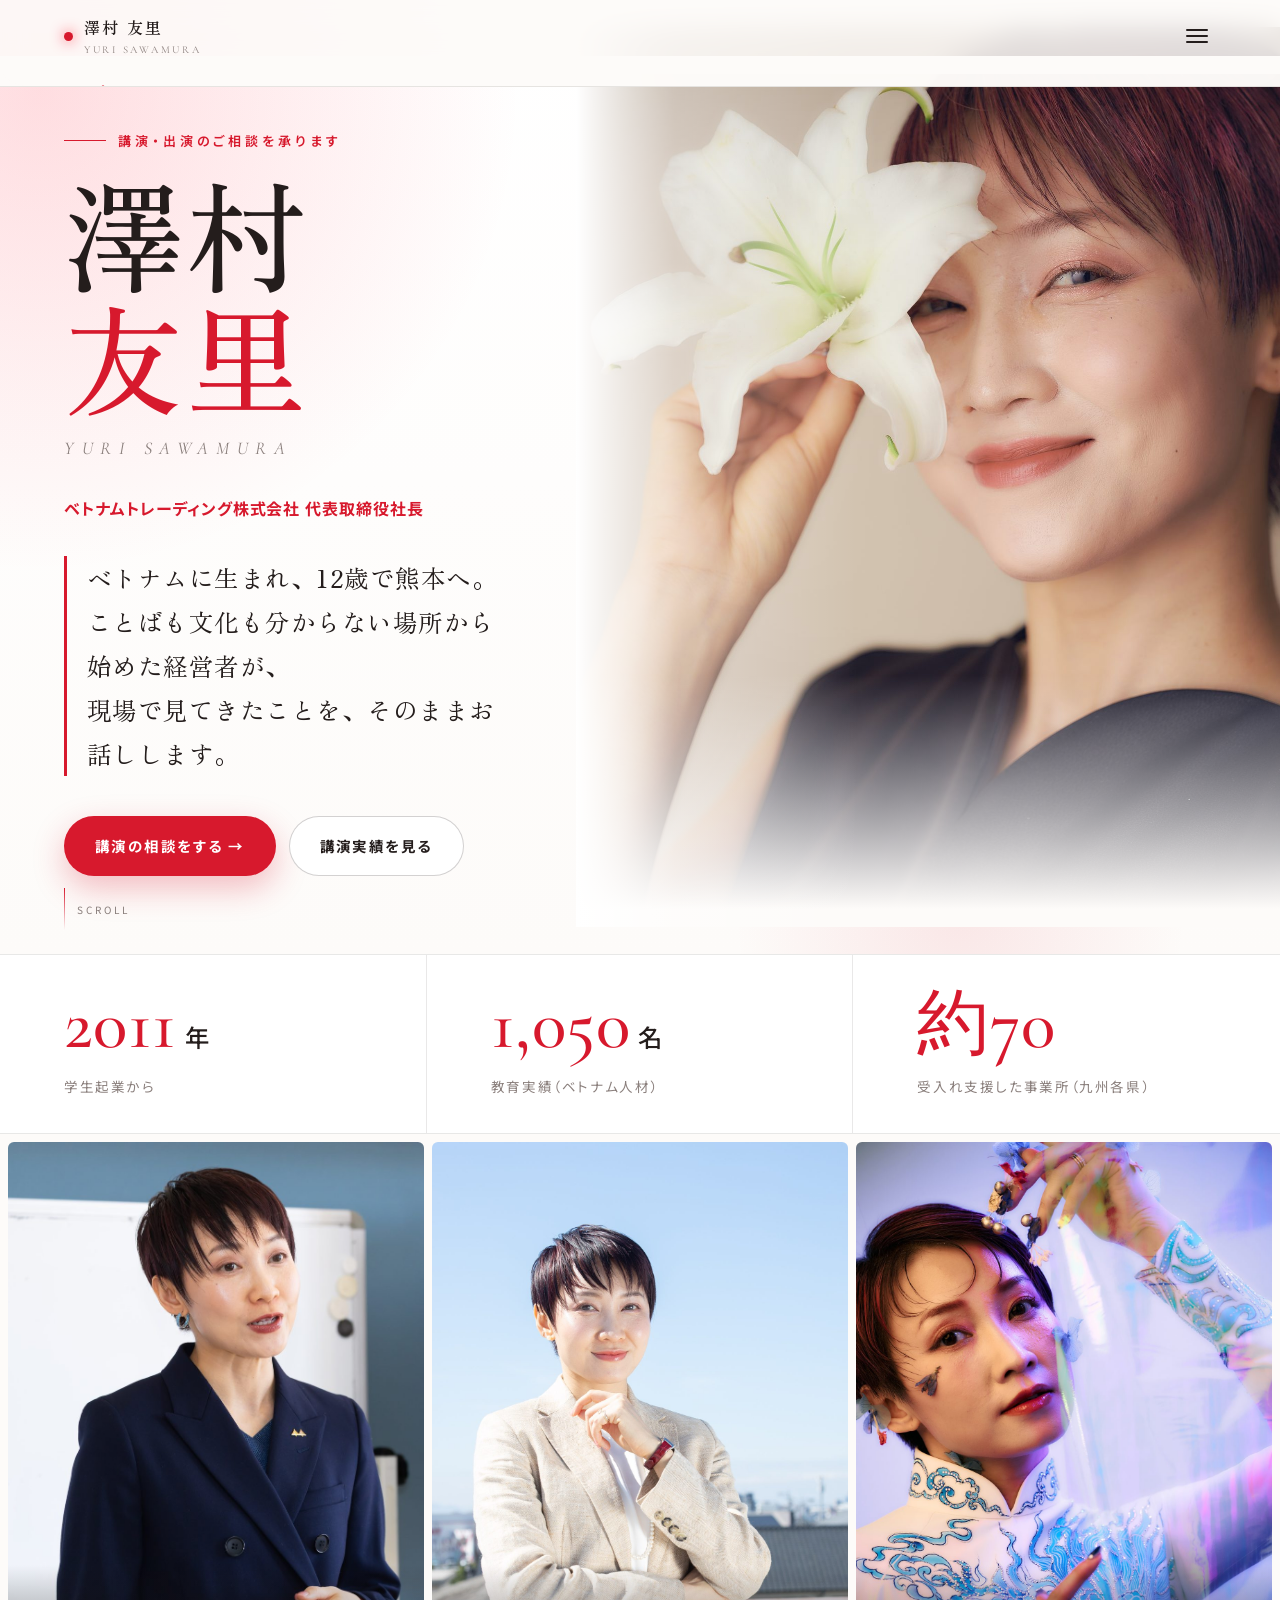
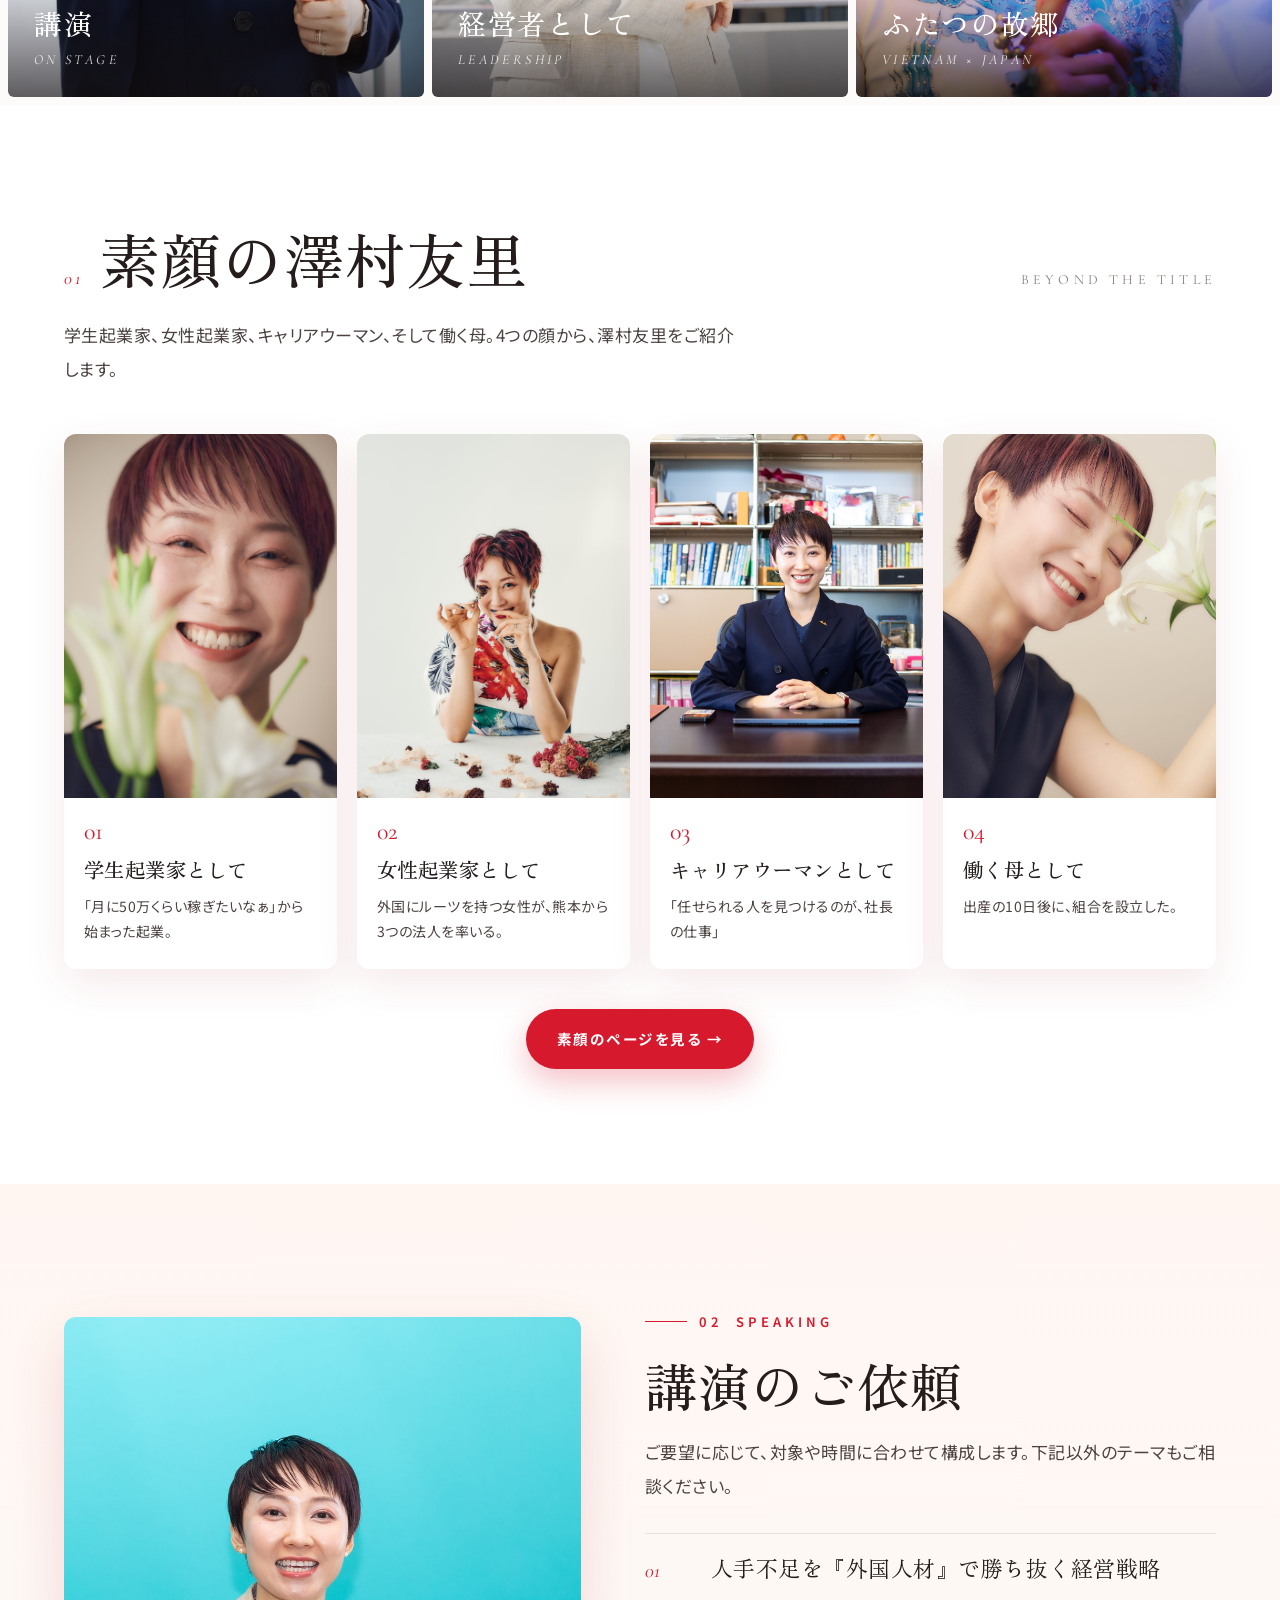
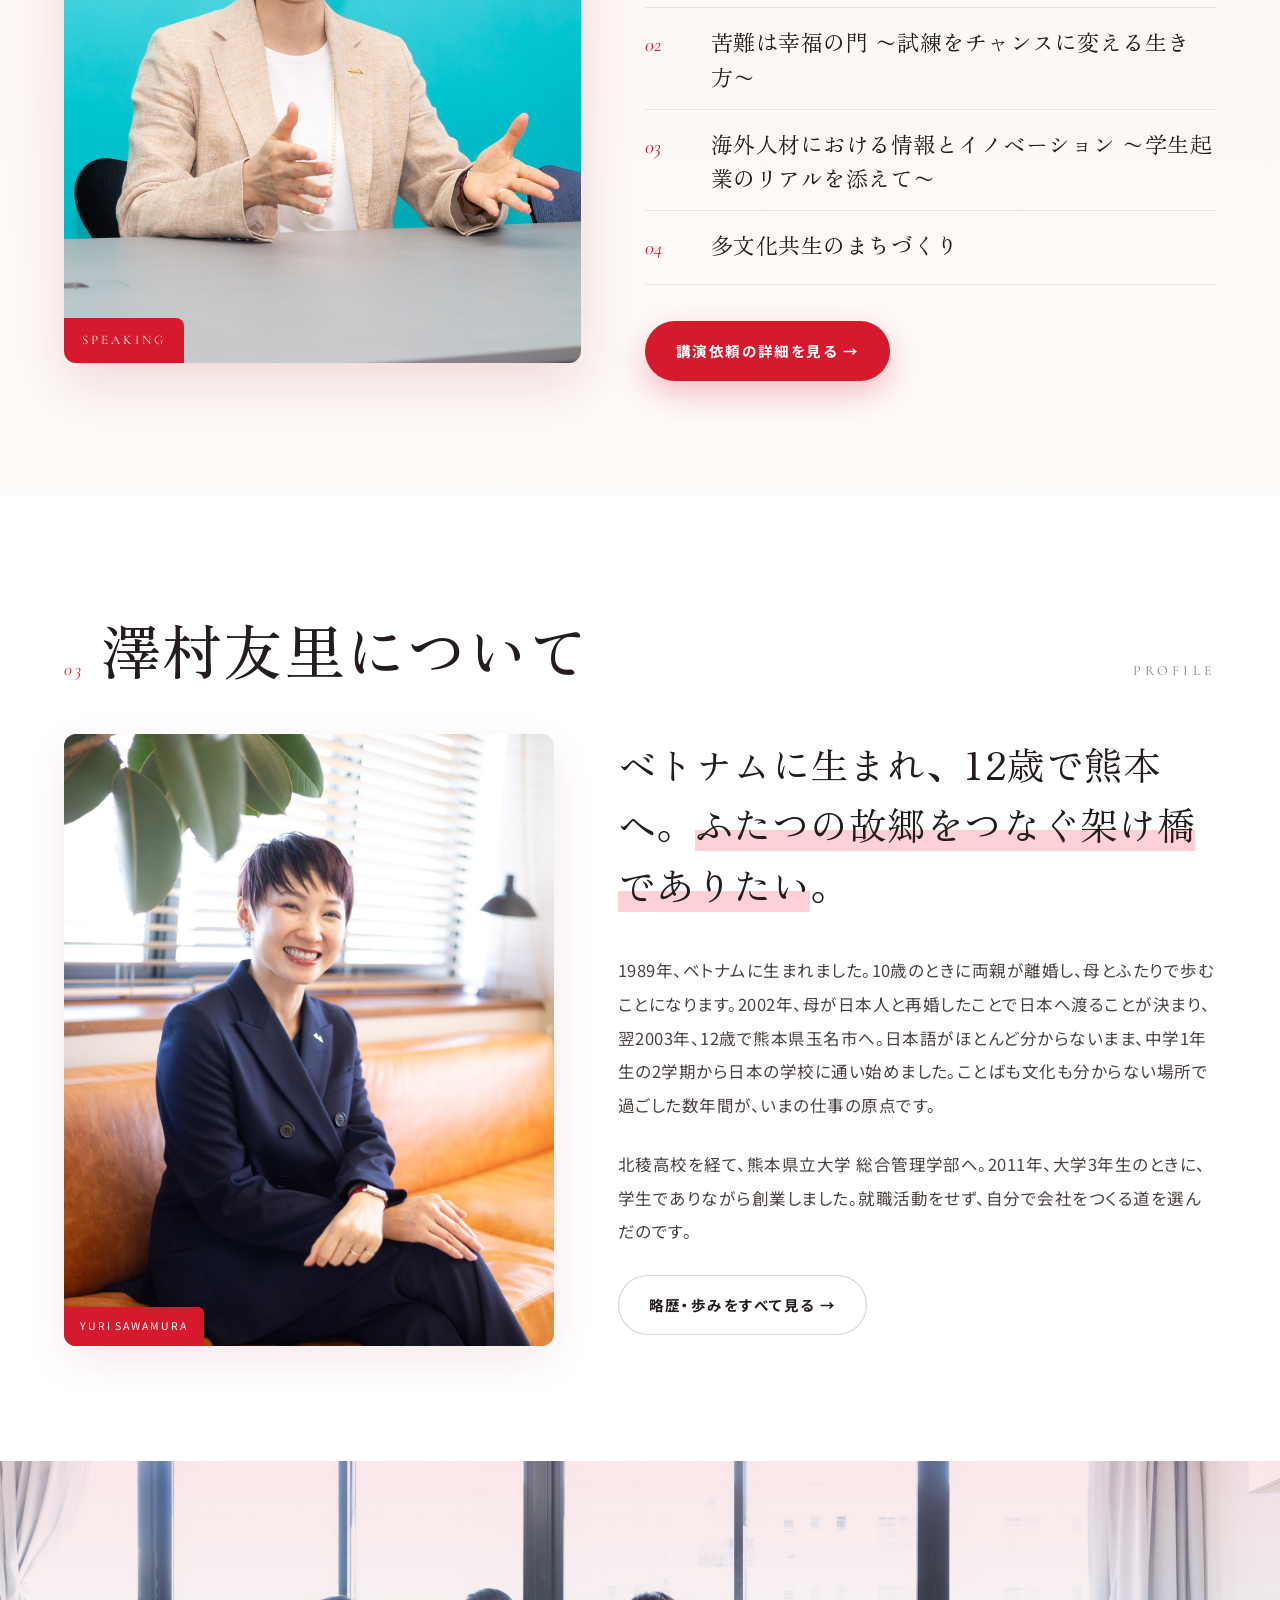
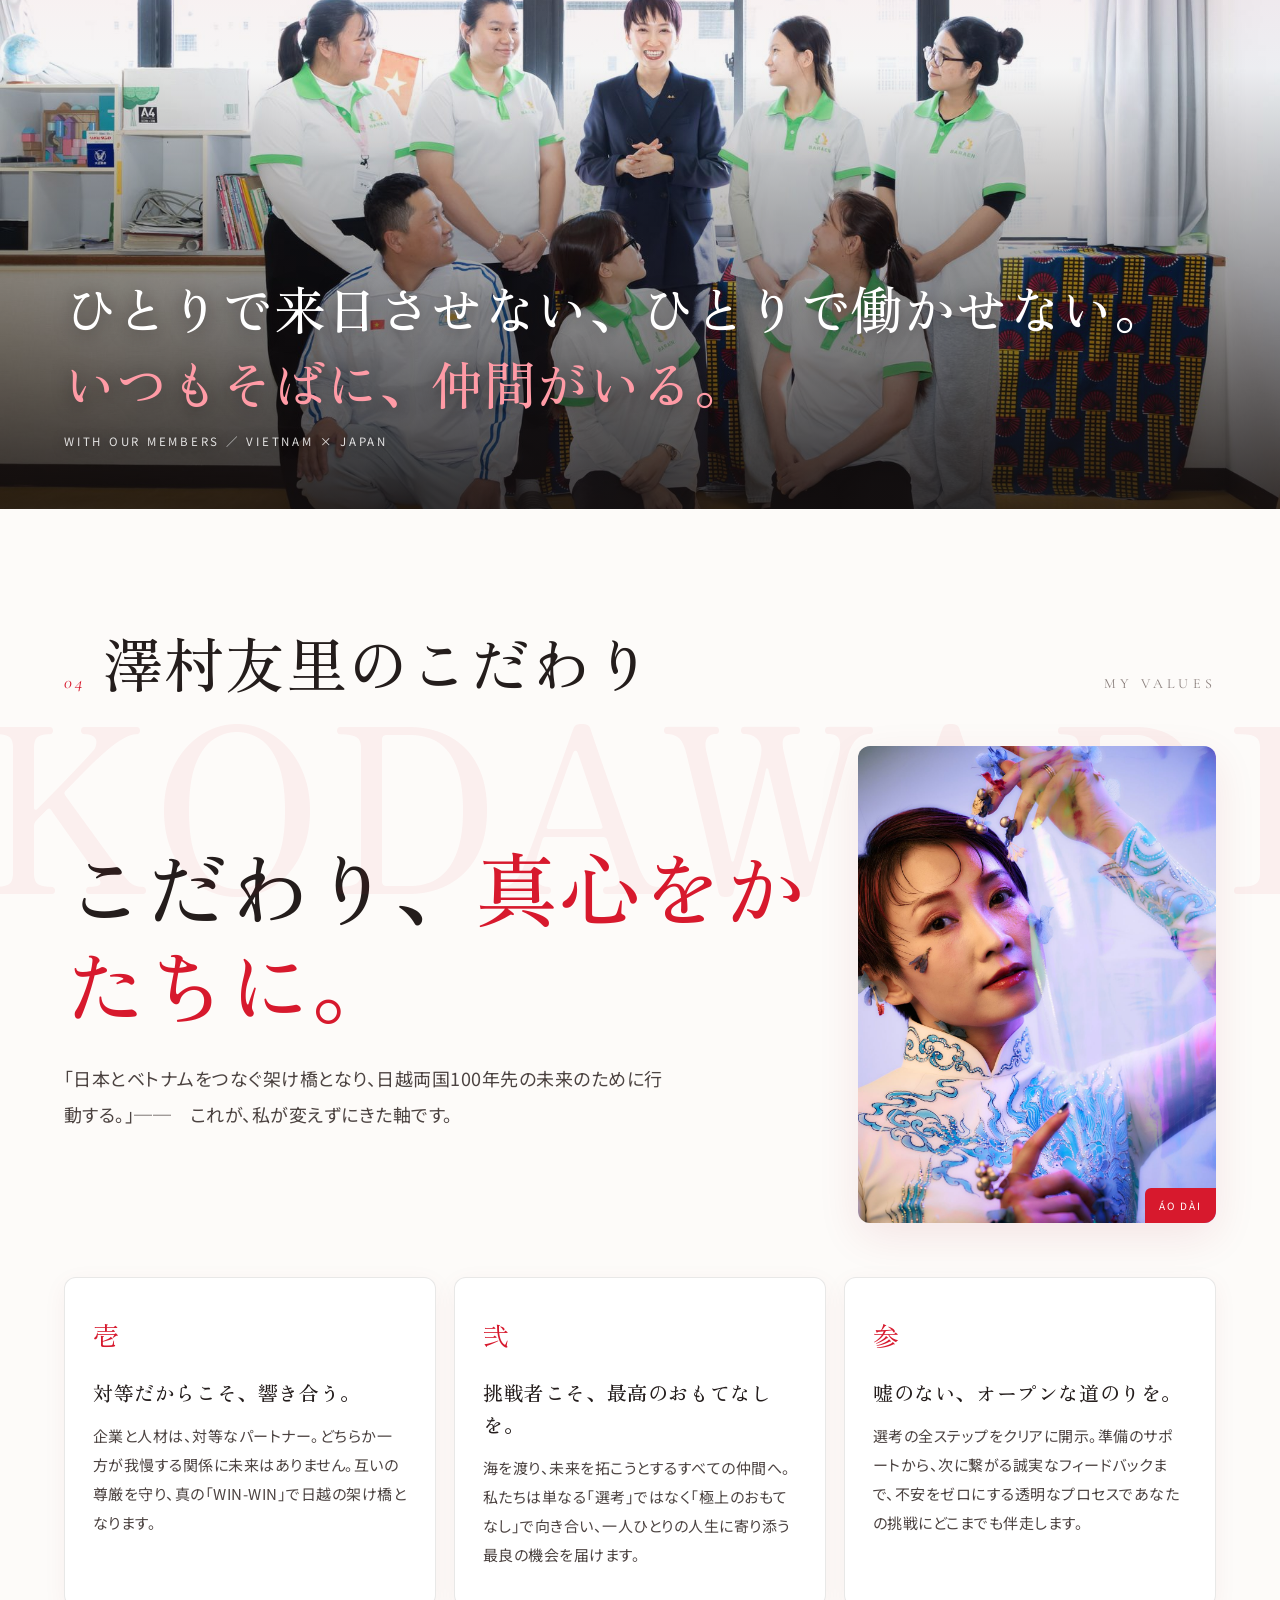
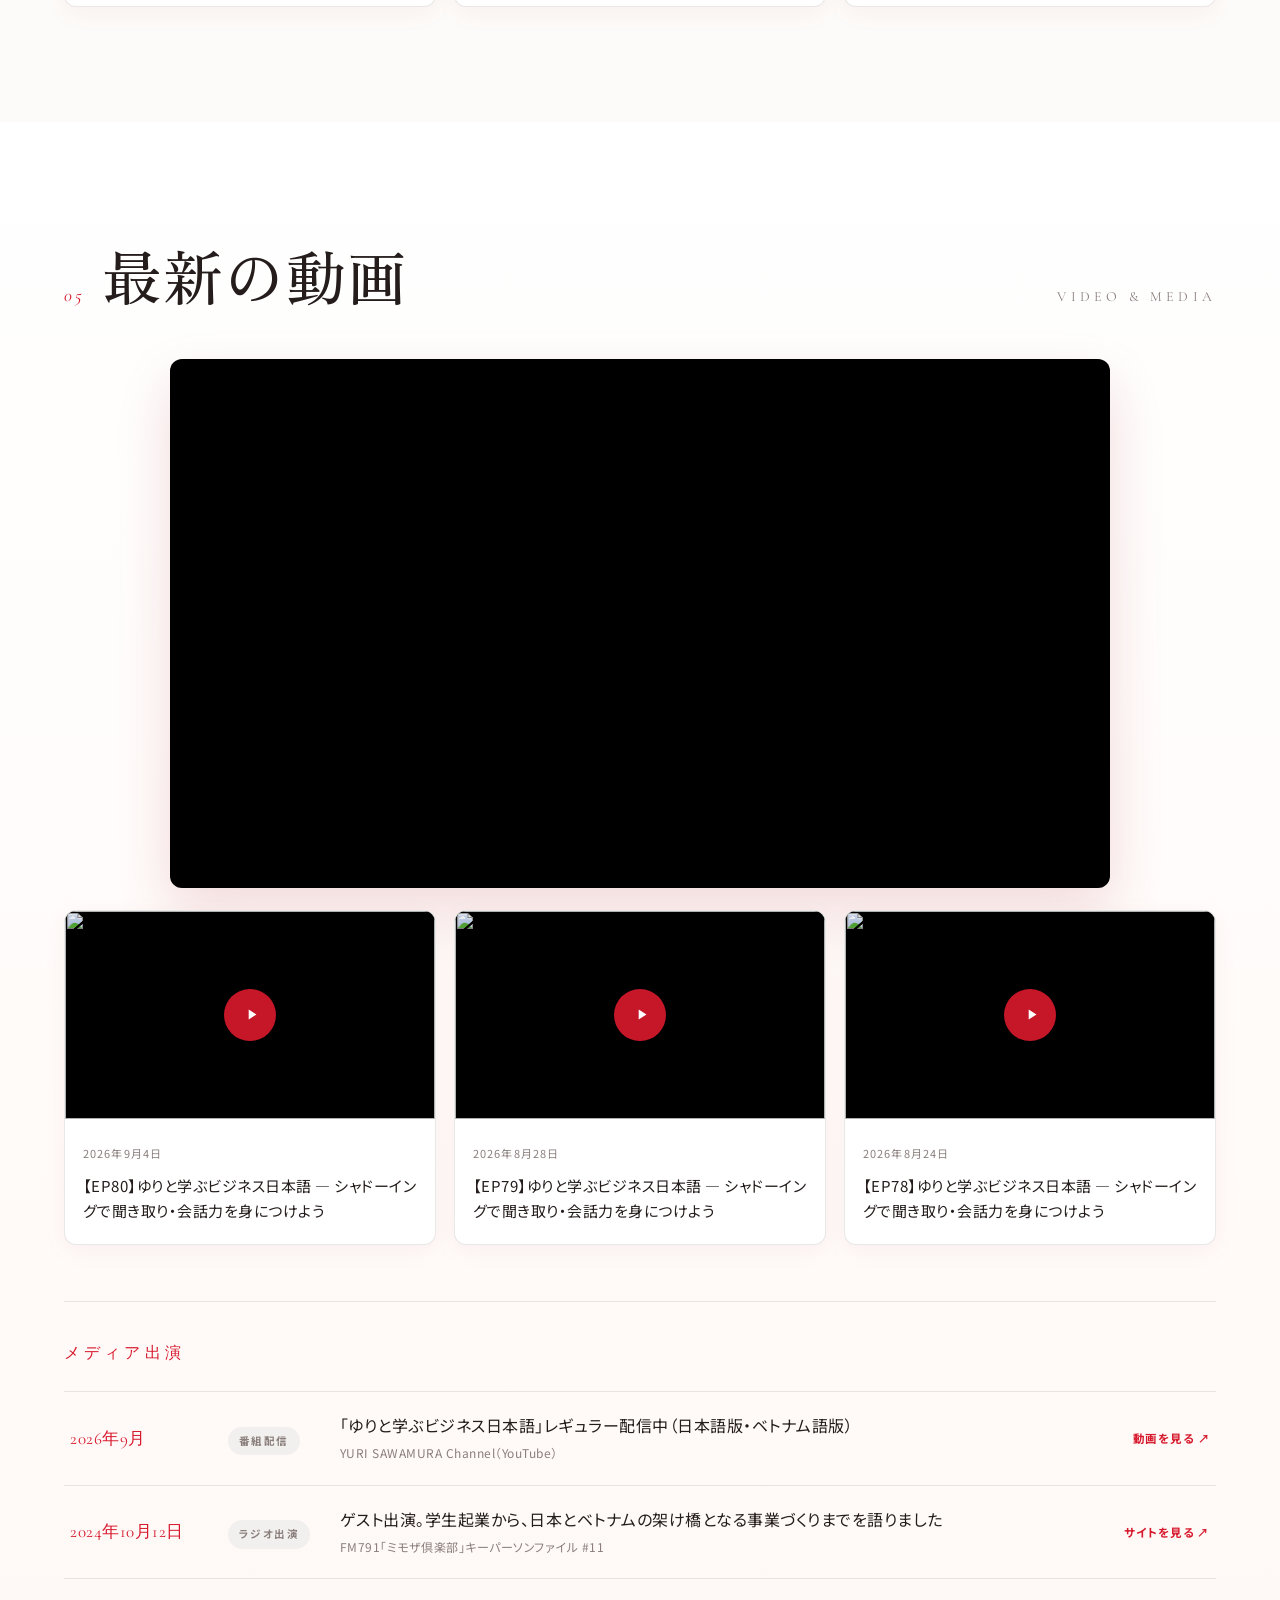
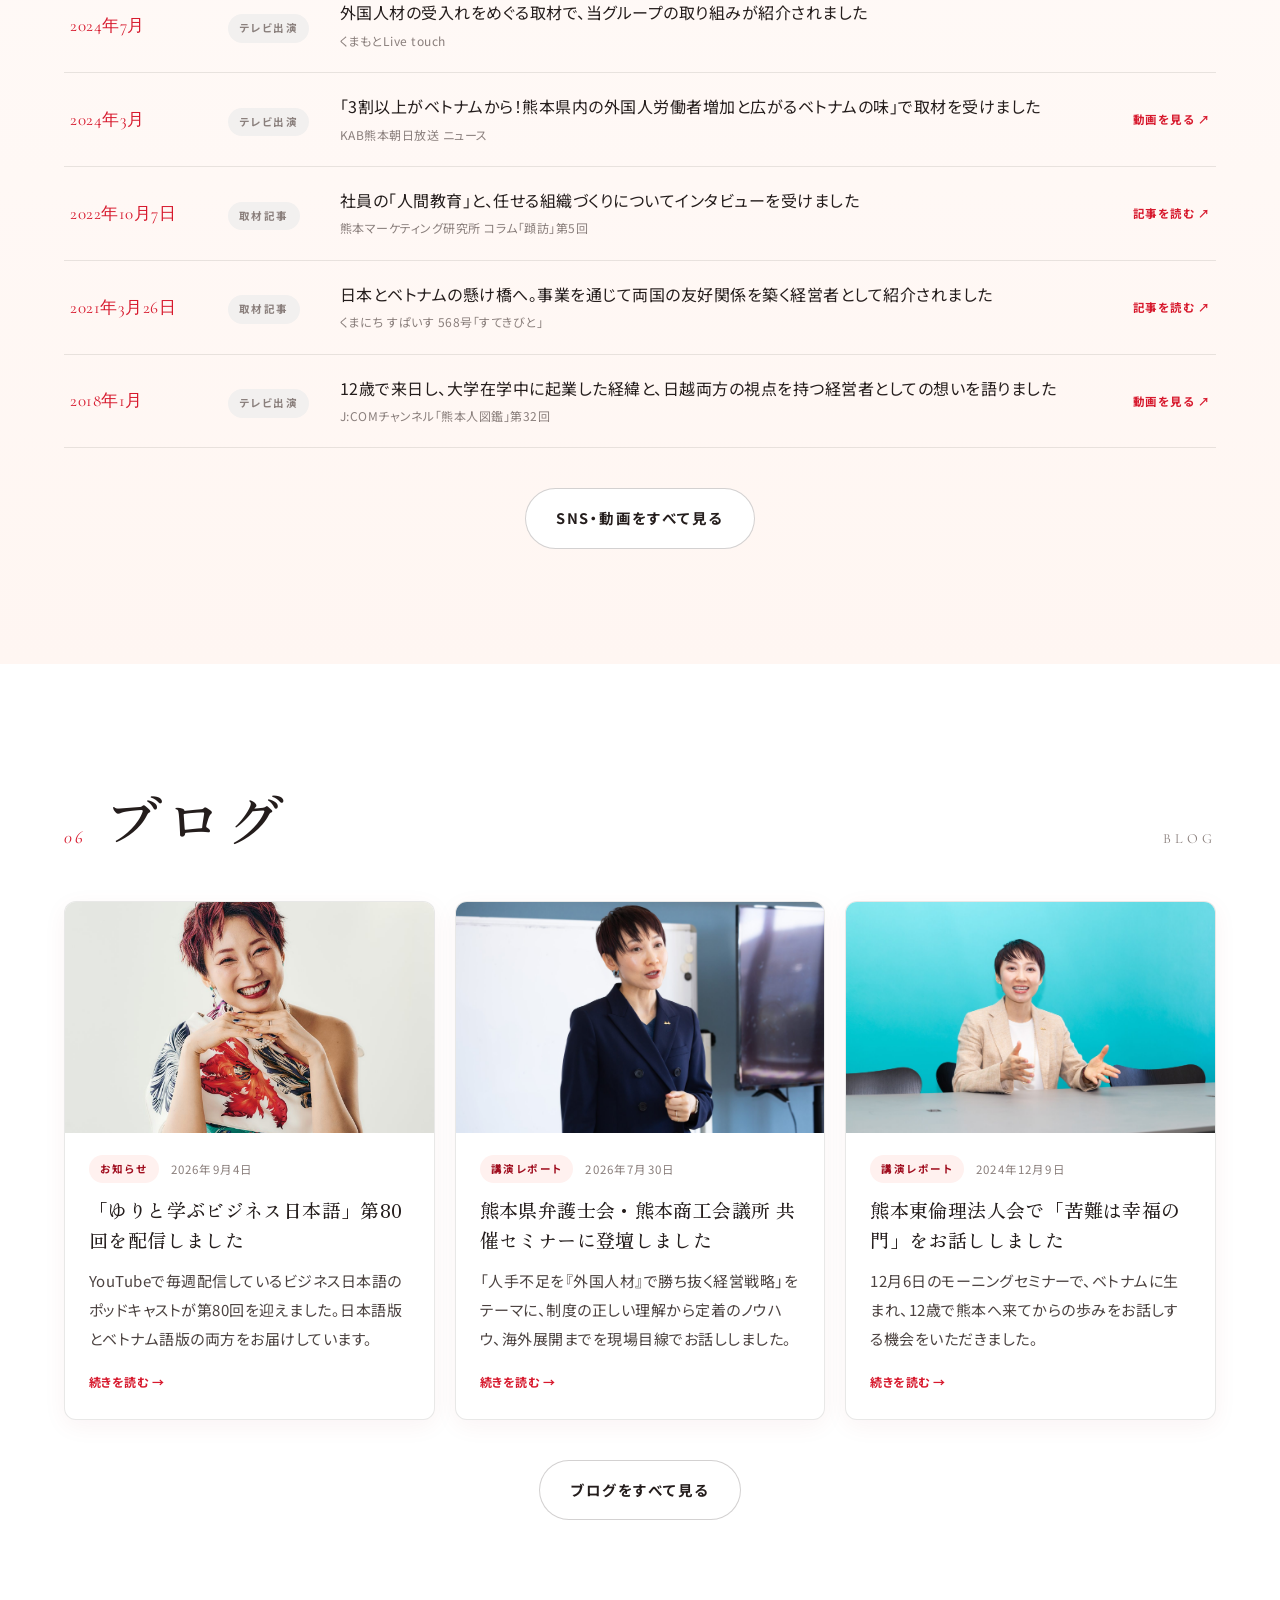
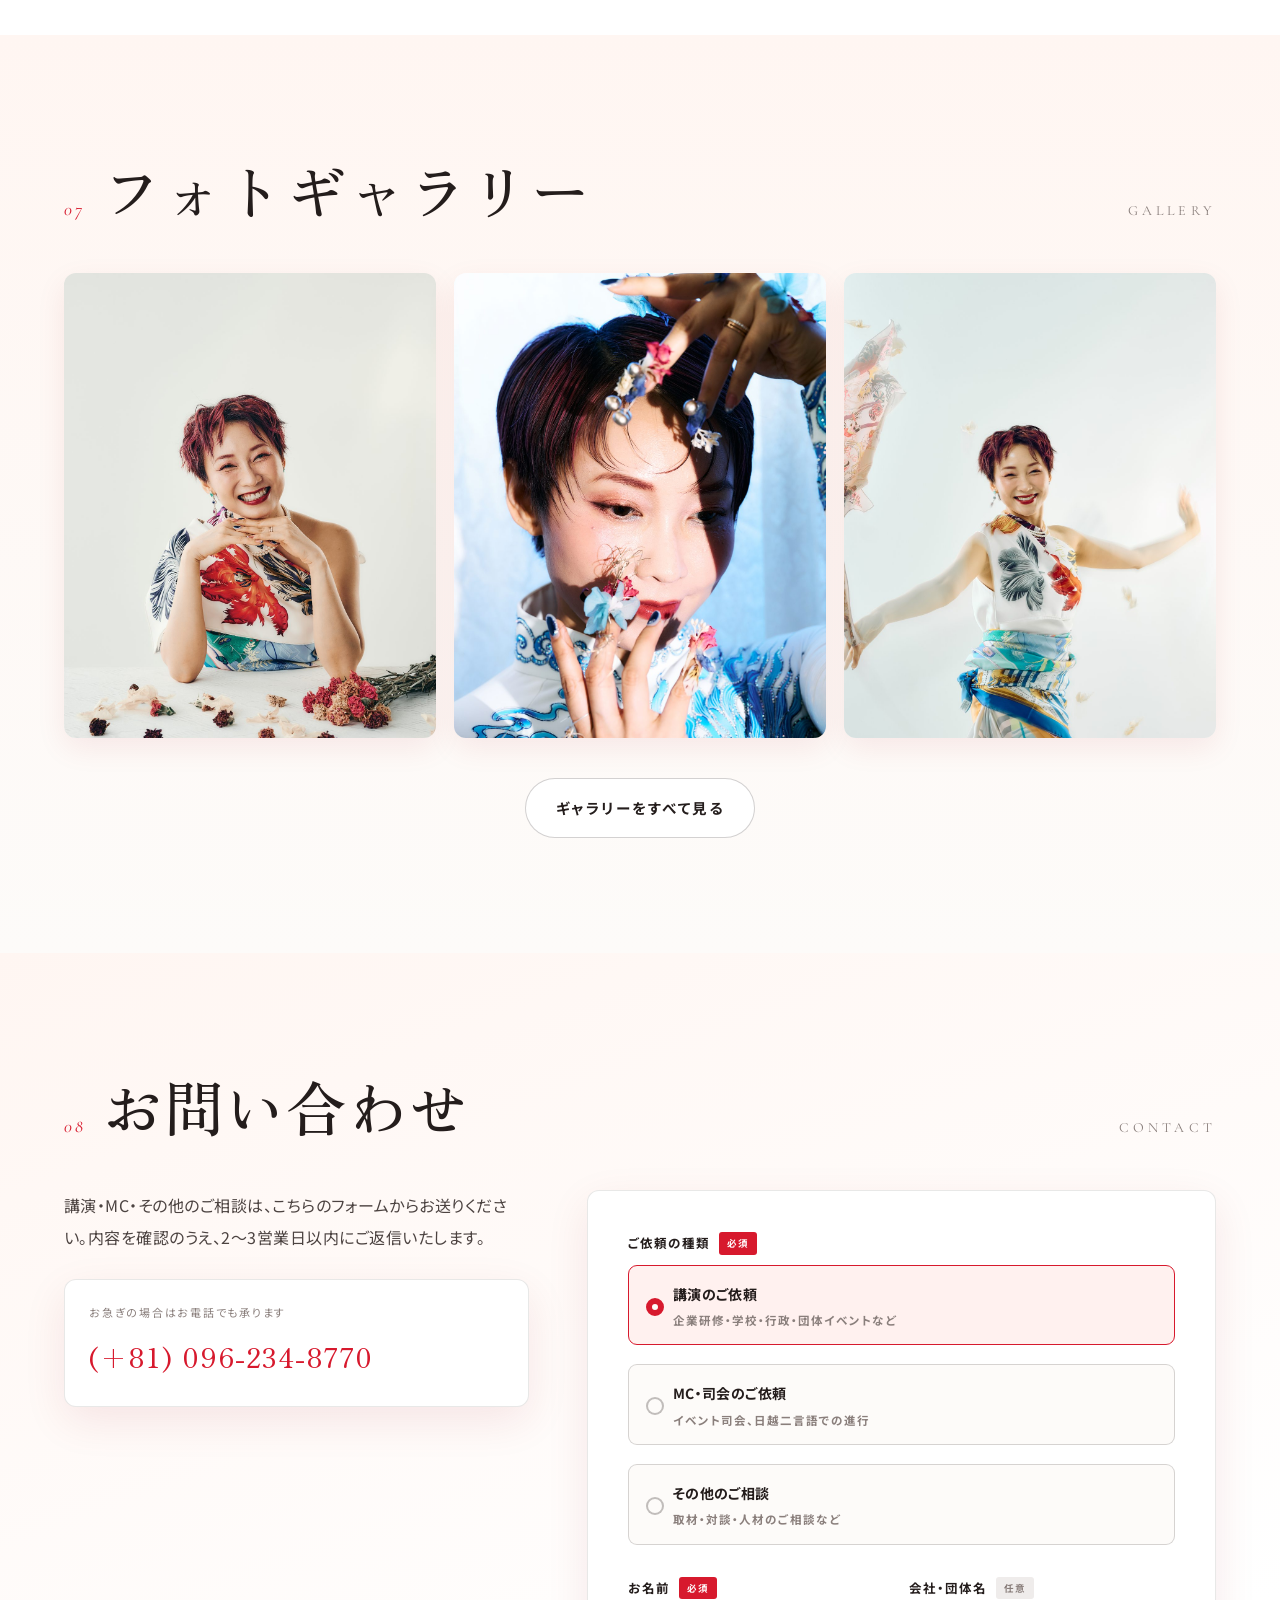
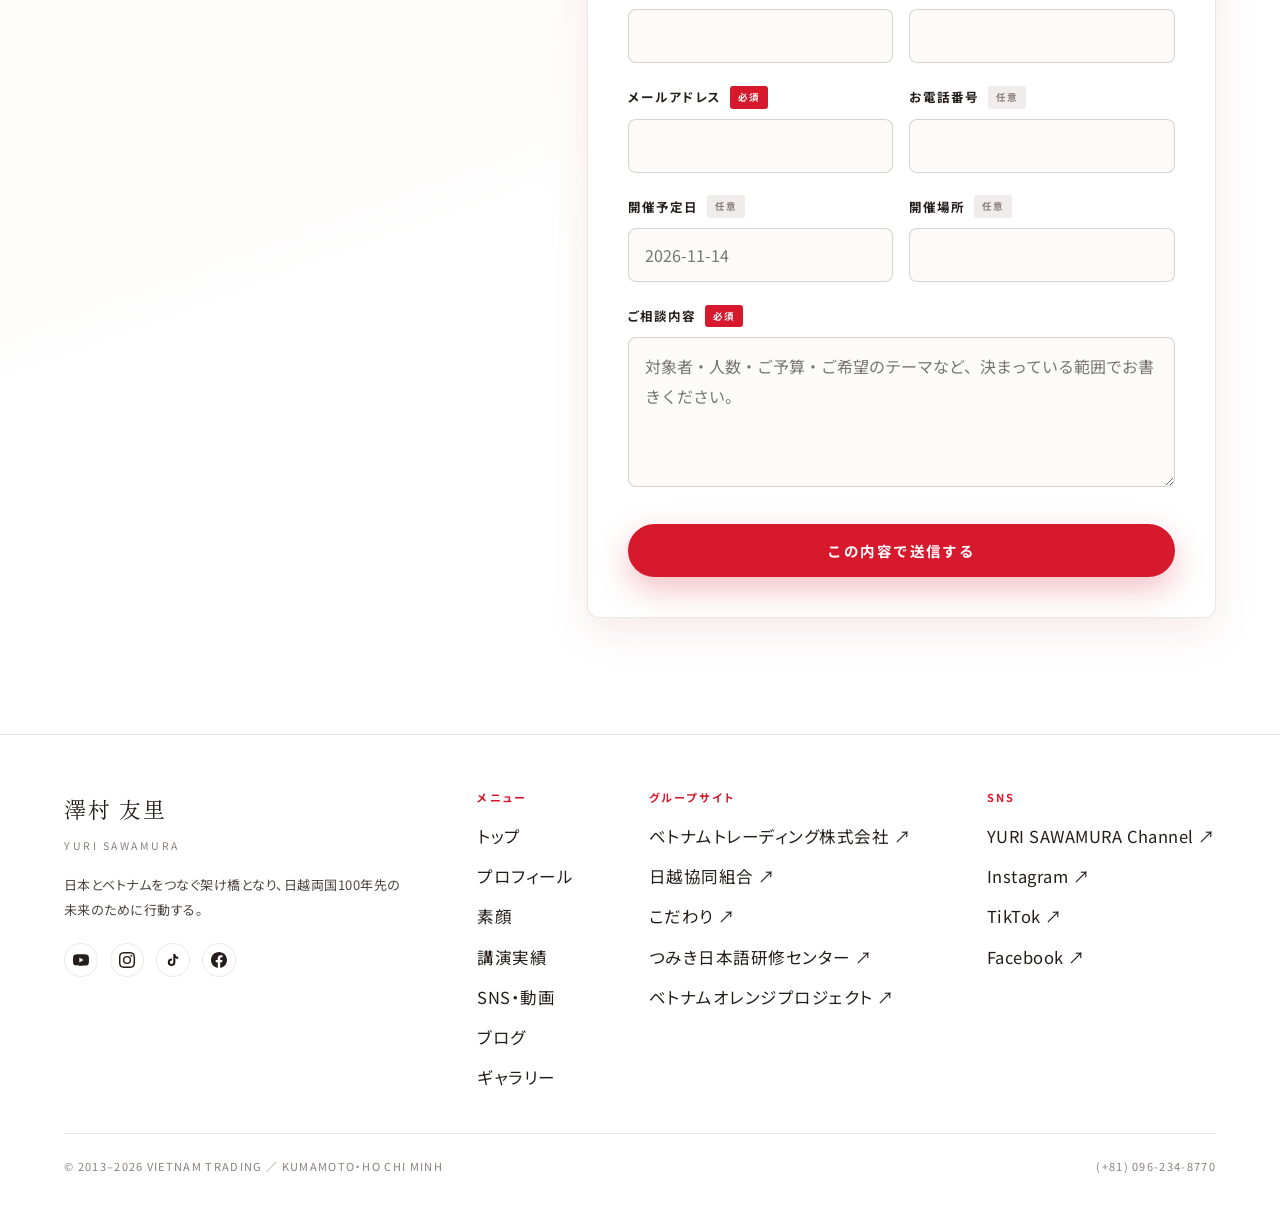
==== commit 74e16b17: "社長個人にフォーカス：素顔ページ（学生起業家・女性起業家・キャリアウーマン・働く母、ことば、10の質問、夢）を新設し、トップに4つの顔を追加。グループ一覧はプロフィールへ移動 Co-Authored-" ====
--- a/index.html
+++ b/index.html
@@ -9,7 +9,7 @@
 <link rel="preconnect" href="https://fonts.googleapis.com">
 <link rel="preconnect" href="https://fonts.gstatic.com" crossorigin>
 <link href="https://fonts.googleapis.com/css2?family=Zen+Old+Mincho:wght@400;500;600&family=Noto+Sans+JP:wght@400;500;600;700&family=Cormorant+Garamond:ital,wght@0,400;0,500;1,400;1,500&display=swap" rel="stylesheet">
-<link rel="stylesheet" href="style.css?v=20261019">
+<link rel="stylesheet" href="style.css?v=20261020">
 </head>
 <body>
 <div id="bar"></div>
@@ -29,7 +29,19 @@
 <!-- ============ PHOTO STRIP ============ -->
 <div class="strip" id="strip"></div>
 
-<!-- ============ 01 講演のご依頼 ============ -->
+<!-- ============ 01 素顔 ============ -->
+<section id="faces" style="background:#fff">
+  <div class="sec-head rv">
+    <span class="sec-num">01</span>
+    <h2 class="sec-title" id="t-faces"></h2>
+    <span class="sec-sub">BEYOND THE TITLE</span>
+  </div>
+  <p class="sec-lead rv" id="t-faces-lead"></p>
+  <div class="faces-grid" id="faces-grid"></div>
+  <div class="more-wrap rv"><a class="btn btn-r" id="t-more-story" href="story.html"></a></div>
+</section>
+
+<!-- ============ 02 講演のご依頼 ============ -->
 <section id="lecture-info">
   <div class="lecinfo">
     <div class="ph rv">
@@ -37,7 +49,7 @@
       <span class="tag2">SPEAKING</span>
     </div>
     <div class="rv">
-      <div class="eyebrow">01 &nbsp;SPEAKING</div>
+      <div class="eyebrow">02 &nbsp;SPEAKING</div>
       <h2 class="sec-title" id="t-lecinfo"></h2>
       <p class="sec-lead" id="t-lecinfo-lead" style="margin:18px 0 0"></p>
       <ul class="themes" id="themes"></ul>
@@ -46,10 +58,10 @@
   </div>
 </section>
 
-<!-- ============ 02 澤村友里について ============ -->
+<!-- ============ 03 澤村友里について ============ -->
 <section id="profile" style="background:#fff">
   <div class="sec-head rv">
-    <span class="sec-num">02</span>
+    <span class="sec-num">03</span>
     <h2 class="sec-title" id="t-profile"></h2>
     <span class="sec-sub">PROFILE</span>
   </div>
@@ -71,7 +83,7 @@
 <!-- ============ 03 こだわり ============ -->
 <section id="kodawari">
   <div class="sec-head rv">
-    <span class="sec-num">03</span>
+    <span class="sec-num">04</span>
     <h2 class="sec-title" id="t-kodawari"></h2>
     <span class="sec-sub">MY VALUES</span>
   </div>
@@ -88,7 +100,7 @@
 <!-- ============ 04 最新の動画・メディア ============ -->
 <section id="video" style="background:linear-gradient(180deg,#fff,var(--bg-2))">
   <div class="sec-head rv">
-    <span class="sec-num">04</span>
+    <span class="sec-num">05</span>
     <h2 class="sec-title" id="t-video"></h2>
     <span class="sec-sub">VIDEO &amp; MEDIA</span>
   </div>
@@ -101,17 +113,6 @@
   <div class="more-wrap rv"><a class="btn btn-o" id="t-more-sns" href="sns.html"></a></div>
 </section>
 
-<!-- ============ 05 グループ体制 ============ -->
-<section id="group" style="background:var(--bg)">
-  <div class="sec-head rv">
-    <span class="sec-num">05</span>
-    <h2 class="sec-title" id="t-group"></h2>
-    <span class="sec-sub">GROUP</span>
-  </div>
-  <div class="grp" id="grp-list"></div>
-  <div class="svc-pills rv" id="svc-list"></div>
-</section>
-
 <!-- ============ 06 ブログ ============ -->
 <section id="blog" style="background:#fff">
   <div class="sec-head rv">
@@ -151,11 +152,11 @@
 
 <div id="lb"><span class="x">×</span><span class="nv prev">‹</span><img alt=""><span class="nv next">›</span><div class="cap"></div></div>
 
-<script src="data.js?v=20261019"></script>
-<script src="i18n-extra.js?v=20261019"></script>
-<script src="app.js?v=20261019"></script>
-<script src="form.js?v=20261019"></script>
-<script src="parts.js?v=20261019"></script>
+<script src="data.js?v=20261020"></script>
+<script src="i18n-extra.js?v=20261020"></script>
+<script src="app.js?v=20261020"></script>
+<script src="form.js?v=20261020"></script>
+<script src="parts.js?v=20261020"></script>
 <script>
 function renderPage(){
   /* ---- HERO ---- */
@@ -185,7 +186,17 @@
     <figure class="rv"><img src="${p.src}" alt="" style="object-position:${p.pos||'50% 30%'}">
       <figcaption><b>${esc(L(p.label))}</b><span>${esc(p.sub||'')}</span></figcaption></figure>`).join('');
 
-  /* ---- 01 講演のご依頼 ---- */
+  /* ---- 01 素顔（4つの顔） ---- */
+  document.getElementById('t-faces').textContent = T('secFaces');
+  document.getElementById('t-faces-lead').textContent = T('secFacesLead');
+  document.getElementById('faces-grid').innerHTML = FACES.map(f=>`
+    <a class="face-card rv" href="story.html#face-${f.id}">
+      <div class="ph"><img src="${f.img}" alt="" style="object-position:${f.pos}" loading="lazy"></div>
+      <div class="bd"><i>${f.no}</i><b>${esc(L(f.label))}</b><p>${esc(L(f.catch))}</p></div>
+    </a>`).join('');
+  document.getElementById('t-more-story').textContent = T('moreStory') + ' →';
+
+  /* ---- 02 講演のご依頼 ---- */
   document.getElementById('t-lecinfo').textContent = T('secLectureInfo');
   document.getElementById('t-lecinfo-lead').textContent = T('secTopicsLead');
   document.getElementById('themes').innerHTML = TOPICS.map(t=>`
@@ -223,12 +234,6 @@
   bindVideoClicks();
   document.getElementById('media-list').innerHTML = MEDIA.slice()
     .sort((a,b)=>b.date.localeCompare(a.date)).map(mediaRow).join('');
-
-  /* ---- 05 グループ ---- */
-  document.getElementById('t-group').textContent = T('secGroup');
-  document.getElementById('grp-list').innerHTML = GROUP.map(groupCard).join('');
-  document.getElementById('svc-list').innerHTML = SERVICES.map(s=>
-    `<a href="${s.url}" target="_blank" rel="noopener">${esc(L(s.name))} ↗</a>`).join('');
 
   /* ---- 06 ブログ ---- */
   document.getElementById('t-blog').textContent = T('secBlog');
--- a/style.css
+++ b/style.css
@@ -56,7 +56,7 @@
 .burger.on span:nth-child(1){transform:translateY(6px) rotate(45deg)}
 .burger.on span:nth-child(2){opacity:0}
 .burger.on span:nth-child(3){transform:translateY(-6px) rotate(-45deg)}
-@media(max-width:1200px){
+@media(max-width:1320px){
   .burger{display:block;order:3}
   nav{position:fixed;inset:56px 0 auto 0;flex-direction:column;align-items:stretch;gap:0;
     background:rgba(253,251,249,.98);backdrop-filter:blur(18px);border-bottom:1px solid var(--line);
@@ -155,7 +155,7 @@
 .lang-menu button.on{color:var(--red);font-weight:700}
 .lang-menu button.on small{color:var(--red)}
 .lang-note{font-size:11px;line-height:1.6;color:var(--muted);padding:9px 12px 6px;border-top:1px solid var(--line);margin-top:4px}
-@media(max-width:1200px){
+@media(max-width:1320px){
   .lang{margin-top:18px;align-self:stretch}
   .lang-cur{display:none}
   .lang-menu{position:static;display:grid;grid-template-columns:repeat(3,1fr);gap:6px;box-shadow:none;border:0;padding:0;
@@ -493,7 +493,7 @@
 .hd-sns{gap:6px}
 .hd-sns a{width:30px;height:30px;border:1px solid var(--line);color:var(--ink-2)}
 .hd-sns svg{width:14px;height:14px}
-@media(max-width:1200px){
+@media(max-width:1320px){
   .hd-sns{justify-content:center;margin-top:18px;gap:12px}
   .hd-sns a{width:42px;height:42px}
   .hd-sns svg{width:18px;height:18px}
@@ -706,3 +706,64 @@
 
 /* 講演のご依頼の見出しは右カラム幅に収める */
 .lecinfo .sec-title{font-size:clamp(32px,4.2vw,52px)}
+
+/* =========================================================================
+   素顔（トップの4つの顔／story.html）
+   ========================================================================= */
+.faces-grid{display:grid;grid-template-columns:repeat(4,1fr);gap:20px}
+.face-card{display:block;color:inherit;text-decoration:none;border-radius:var(--radius);overflow:hidden;background:#fff;
+  box-shadow:var(--shadow);transition:transform .45s cubic-bezier(.16,1,.3,1),box-shadow .45s}
+.face-card:hover{transform:translateY(-5px);box-shadow:var(--shadow-lg)}
+.face-card .ph{aspect-ratio:3/4;overflow:hidden;background:var(--bg-2)}
+.face-card .ph img{width:100%;height:100%;object-fit:cover;transition:transform 1.2s ease}
+.face-card:hover .ph img{transform:scale(1.05)}
+.face-card .bd{padding:18px 20px 24px}
+.face-card i{font-style:normal;font-family:var(--latin);color:var(--red);font-size:24px;line-height:1}
+.face-card b{display:block;font-family:var(--serif);font-size:clamp(18px,1.6vw,21px);font-weight:500;margin:6px 0 10px;line-height:1.45}
+.face-card p{font-size:14px;color:var(--ink-2);line-height:1.8}
+@media(max-width:980px){.faces-grid{grid-template-columns:1fr 1fr}}
+@media(max-width:520px){.faces-grid{gap:12px}.face-card .bd{padding:12px 12px 16px}.face-card b{font-size:16px}.face-card p{font-size:12.5px;line-height:1.7}}
+
+.story-toc{justify-content:center;padding:30px var(--pad) 0;margin:0}
+.story-toc .chip{text-decoration:none;color:var(--ink)}
+.story-toc .chip:hover{border-color:var(--red);color:var(--red)}
+.face{display:grid;grid-template-columns:.9fr 1.1fr;gap:clamp(30px,5vw,84px);align-items:center;max-width:1180px;margin:0 auto}
+.face.rev .face-ph{order:2}
+.face-ph{position:relative;border-radius:var(--radius);overflow:hidden;box-shadow:var(--shadow-lg);aspect-ratio:4/5}
+.face-ph img{position:absolute;inset:0;width:100%;height:100%;object-fit:cover}
+.face-ph .no{position:absolute;left:22px;top:14px;font-family:var(--latin);font-size:clamp(52px,6vw,78px);color:#fff;line-height:1;
+  text-shadow:0 4px 24px rgba(20,10,10,.35)}
+.face-bd h2{font-family:var(--serif);font-size:clamp(30px,3.8vw,48px);font-weight:500;line-height:1.35;margin:0 0 16px}
+.face-bd .face-catch{font-family:var(--serif);font-size:clamp(18px,1.9vw,23px);color:var(--red);line-height:1.7;margin-bottom:22px}
+.face-bd p{font-size:16.5px;line-height:2.05;color:var(--ink-2)}
+.face-bd p + p{margin-top:14px}
+@media(max-width:900px){.face{grid-template-columns:1fr}.face.rev .face-ph{order:0}.face-ph{aspect-ratio:4/3}}
+
+.words{display:grid;grid-template-columns:1fr 1fr;gap:20px;max-width:1180px}
+.word{background:#fff;border-radius:var(--radius);padding:30px 32px;box-shadow:var(--shadow);border-left:3px solid var(--red);margin:0}
+.word blockquote{font-family:var(--serif);font-size:clamp(19px,2vw,25px);line-height:1.65;margin:0}
+.word figcaption{margin-top:14px;font-size:13.5px;color:var(--muted)}
+.qa{display:grid;grid-template-columns:1fr 1fr;gap:0 48px;max-width:1180px;margin:0}
+.qa > div{display:grid;grid-template-columns:52px 1fr;gap:4px 14px;padding:20px 0;border-bottom:1px solid var(--line)}
+.qa b{grid-row:span 2;font-family:var(--latin);font-size:26px;color:var(--red);font-weight:500;line-height:1.1}
+.qa dt{font-size:13.5px;color:var(--muted);letter-spacing:.04em}
+.qa dd{margin:0;font-size:17px;line-height:1.7}
+@media(max-width:760px){.words,.qa{grid-template-columns:1fr}.word{padding:24px 22px}}
+.band.dream .band-in{max-width:1180px}
+.dream-eyebrow{font-size:13px;letter-spacing:.3em;font-weight:600;color:#FFD3D8;margin-bottom:14px}
+.band .dream-body{font-size:16px;letter-spacing:.02em;line-height:2;max-width:40em;margin-top:18px;color:#fff}
+.sources{max-width:1180px;font-size:13px;color:var(--muted);line-height:1.9}
+.sources ul{margin:8px 0 0;padding-left:18px}
+.sources a{color:var(--ink-2);text-decoration:underline}
+
+/* プロフィール：関わっている会社・団体 */
+.affil{max-width:1180px}
+.affil-row{display:grid;grid-template-columns:1.4fr 1fr 1fr auto;gap:16px;align-items:center;padding:20px 6px;
+  border-bottom:1px solid var(--line);color:inherit;text-decoration:none;transition:background .25s}
+.affil-row:hover{background:var(--red-soft)}
+.affil-row b{font-family:var(--serif);font-size:19px;font-weight:500}
+.affil-row span{font-size:14px;color:var(--ink-2)}
+.affil-row i{font-style:normal;font-size:13px;color:var(--muted)}
+.affil-row em{font-style:normal;color:var(--red)}
+.affil .svc-pills{margin-top:26px}
+@media(max-width:760px){.affil-row{grid-template-columns:1fr auto;gap:4px 12px}.affil-row span,.affil-row i{grid-column:1}}
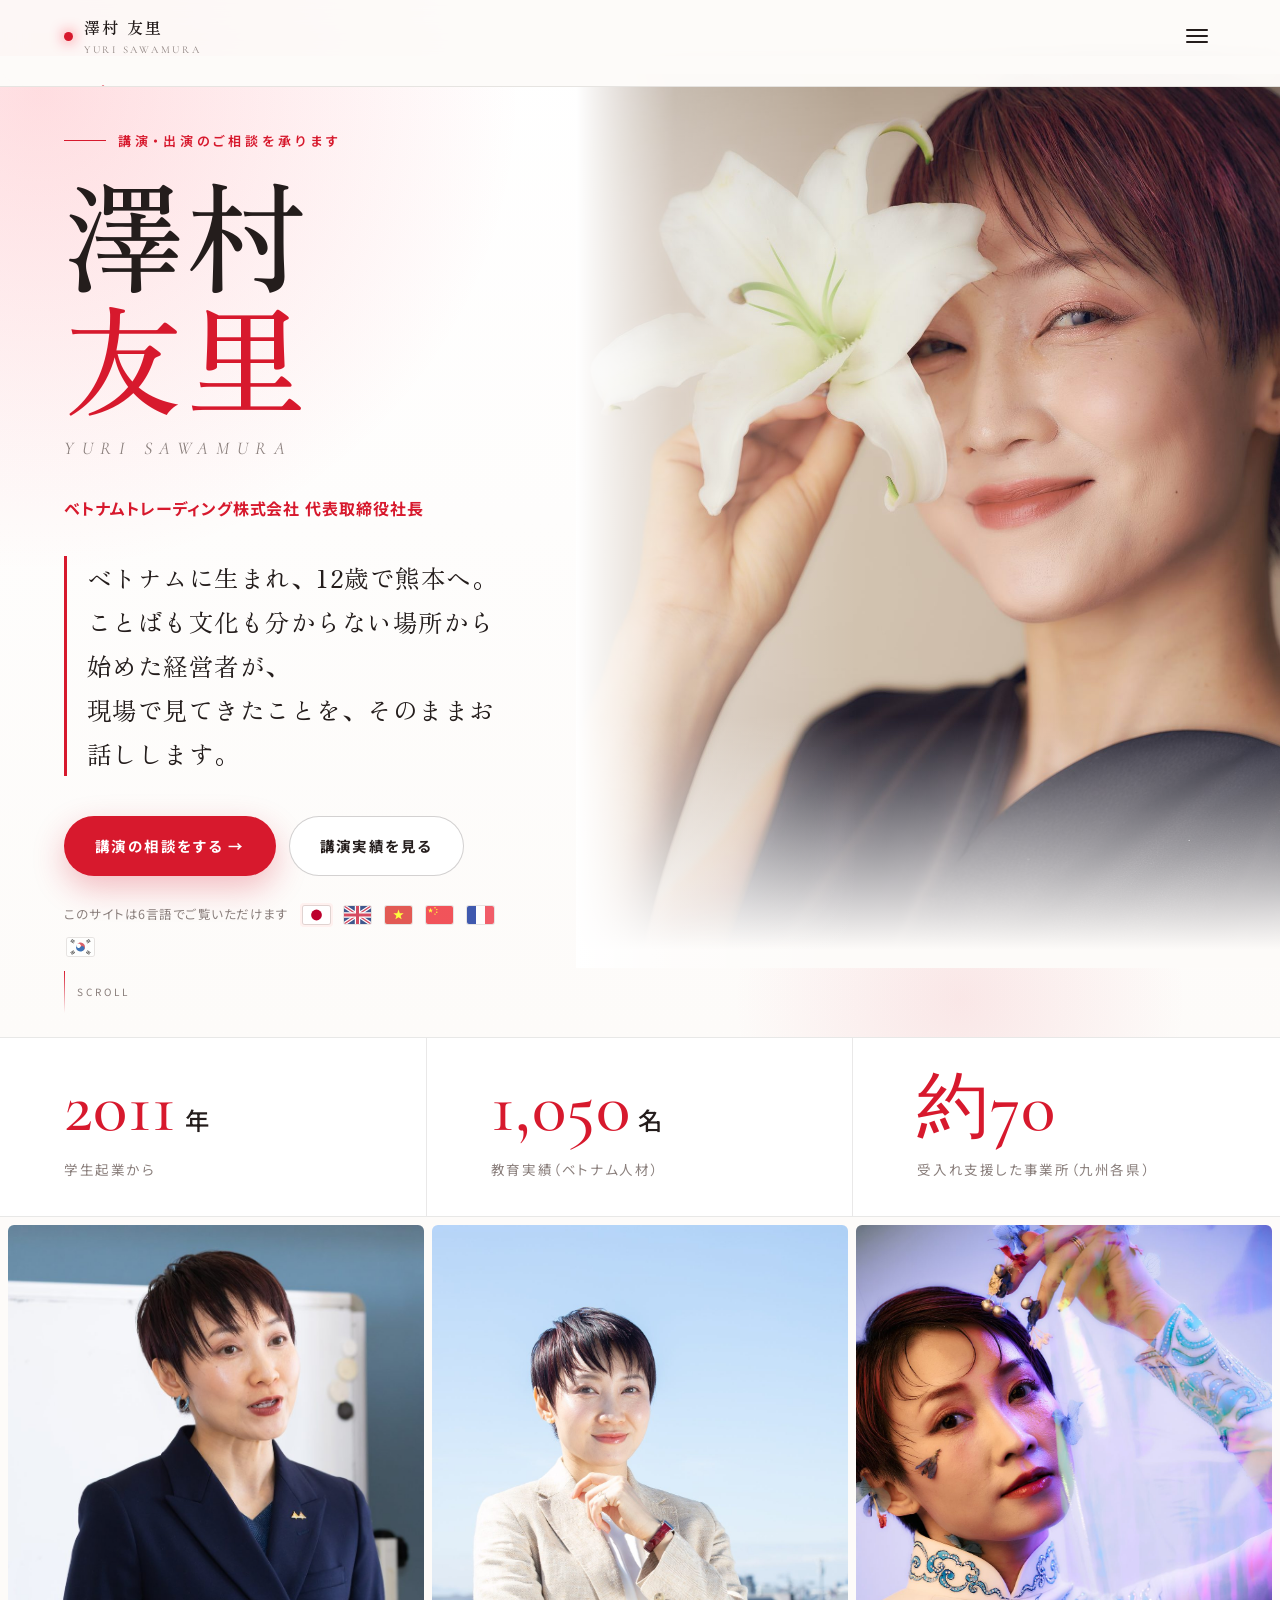
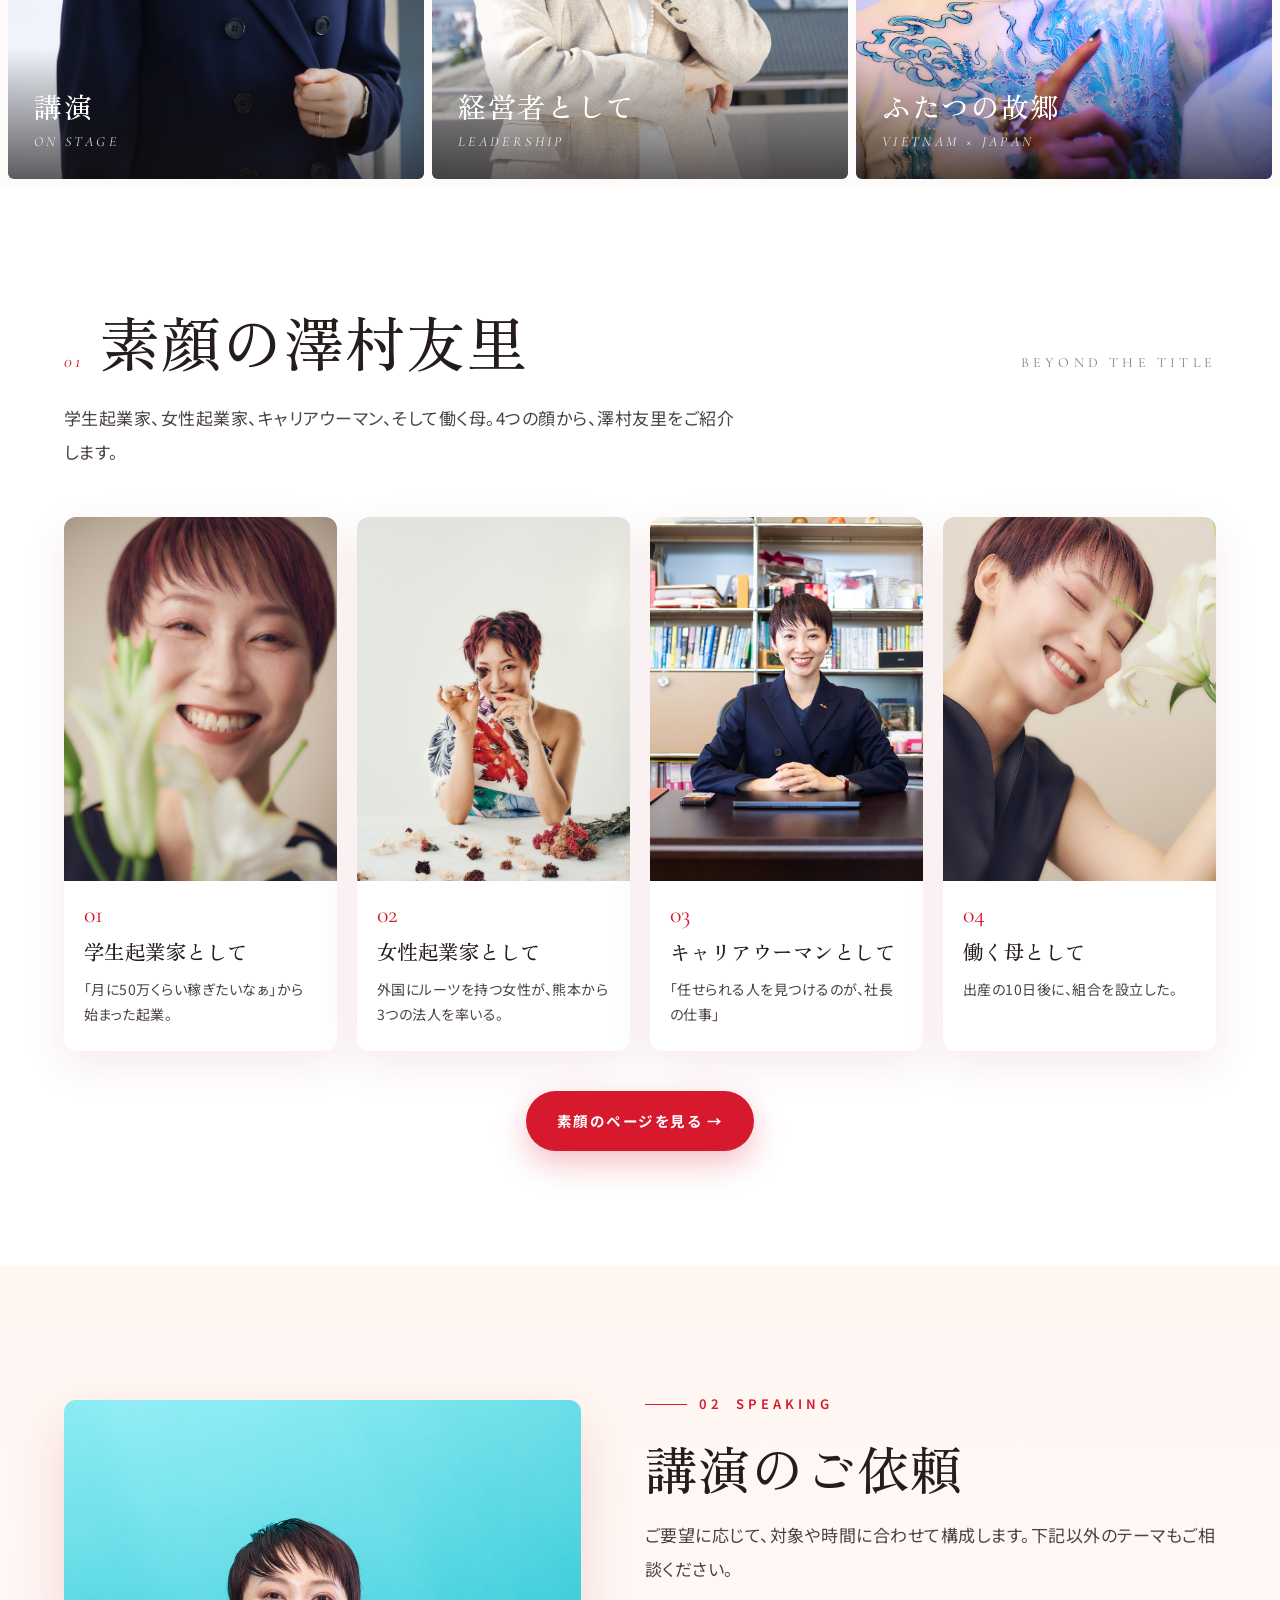
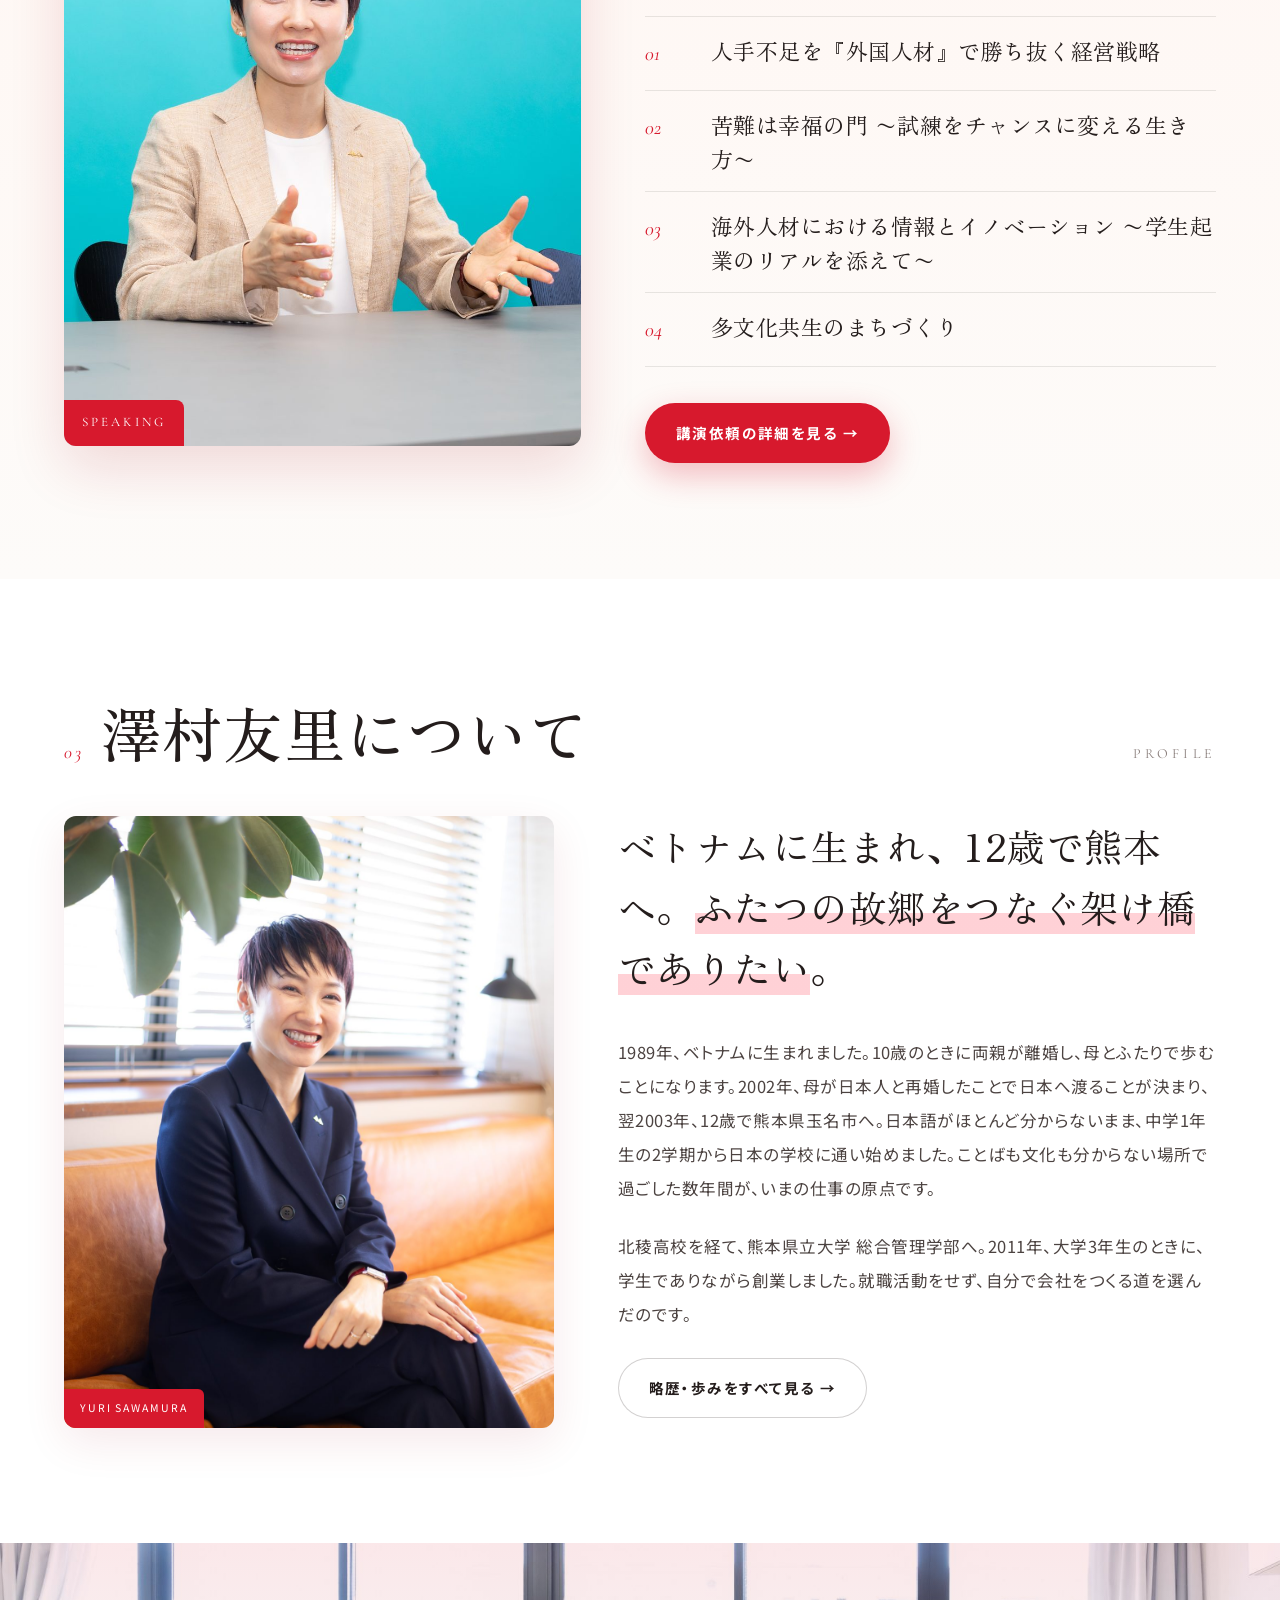
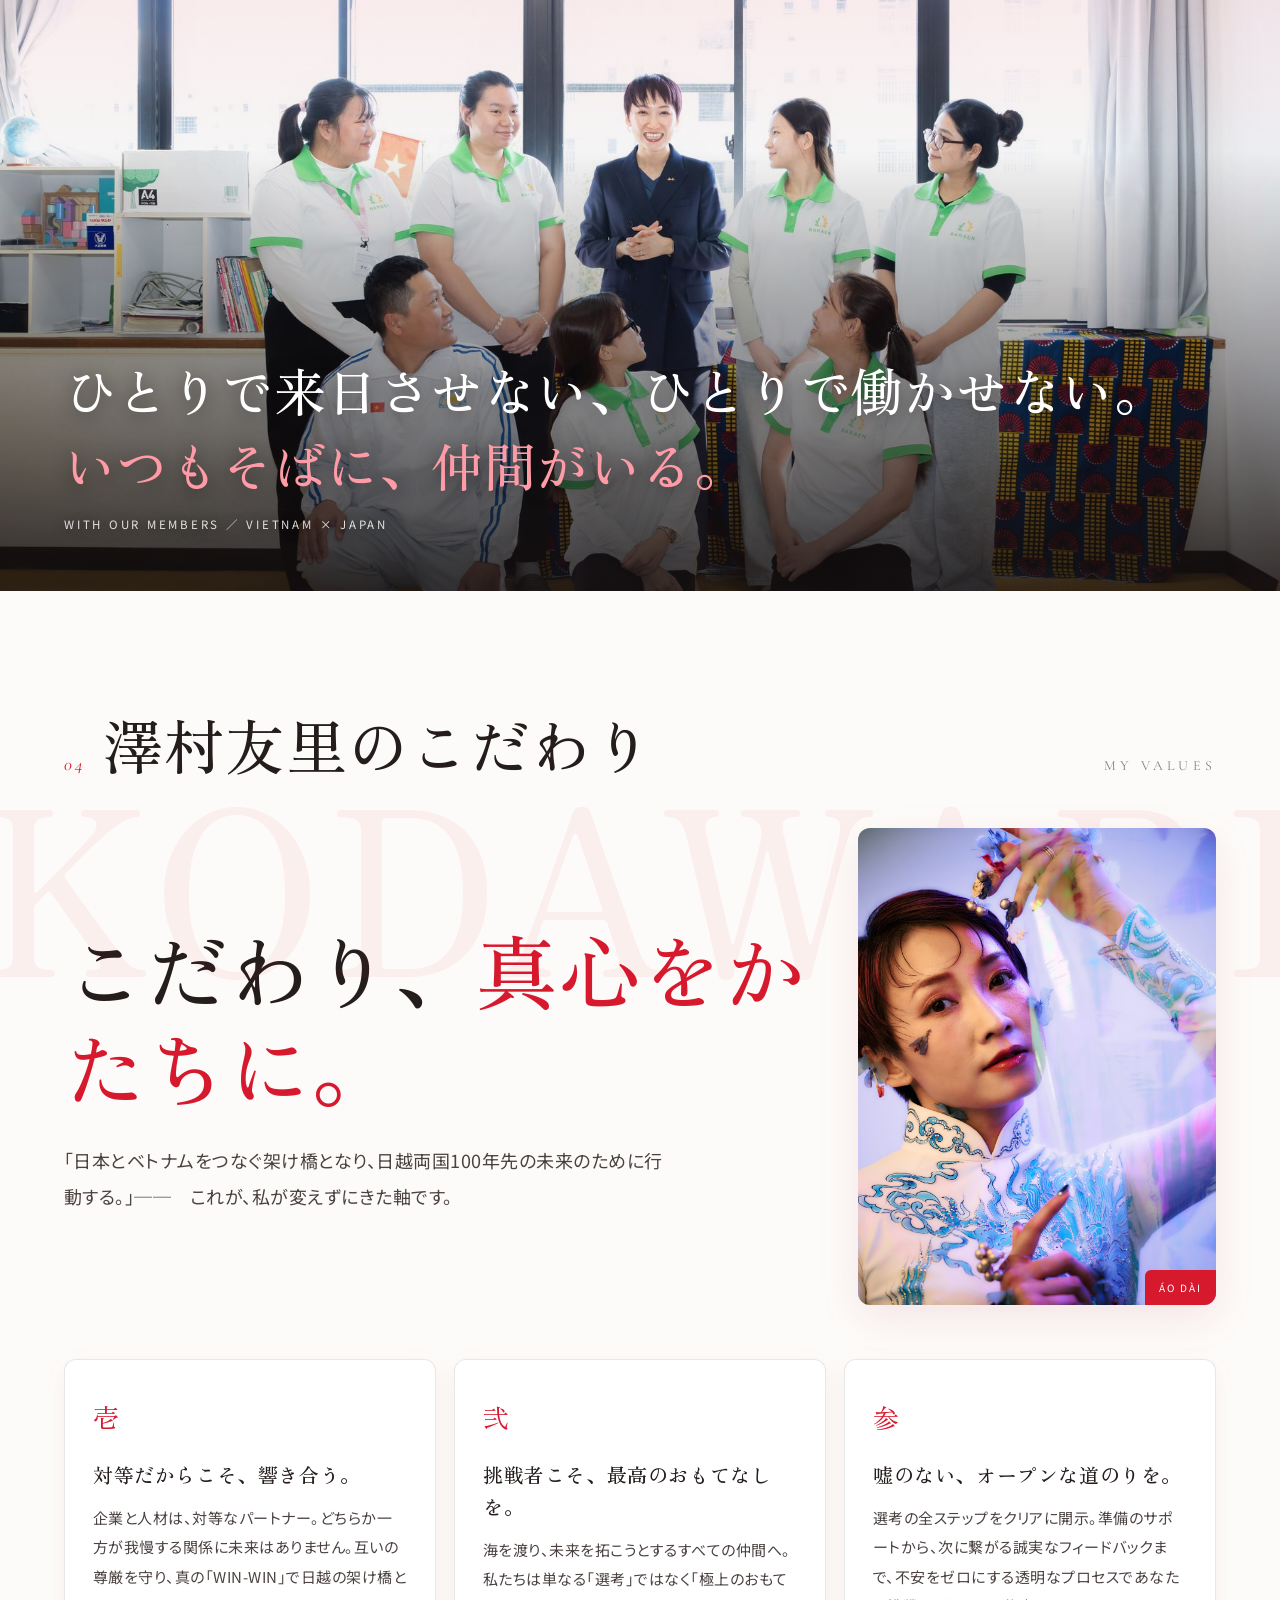
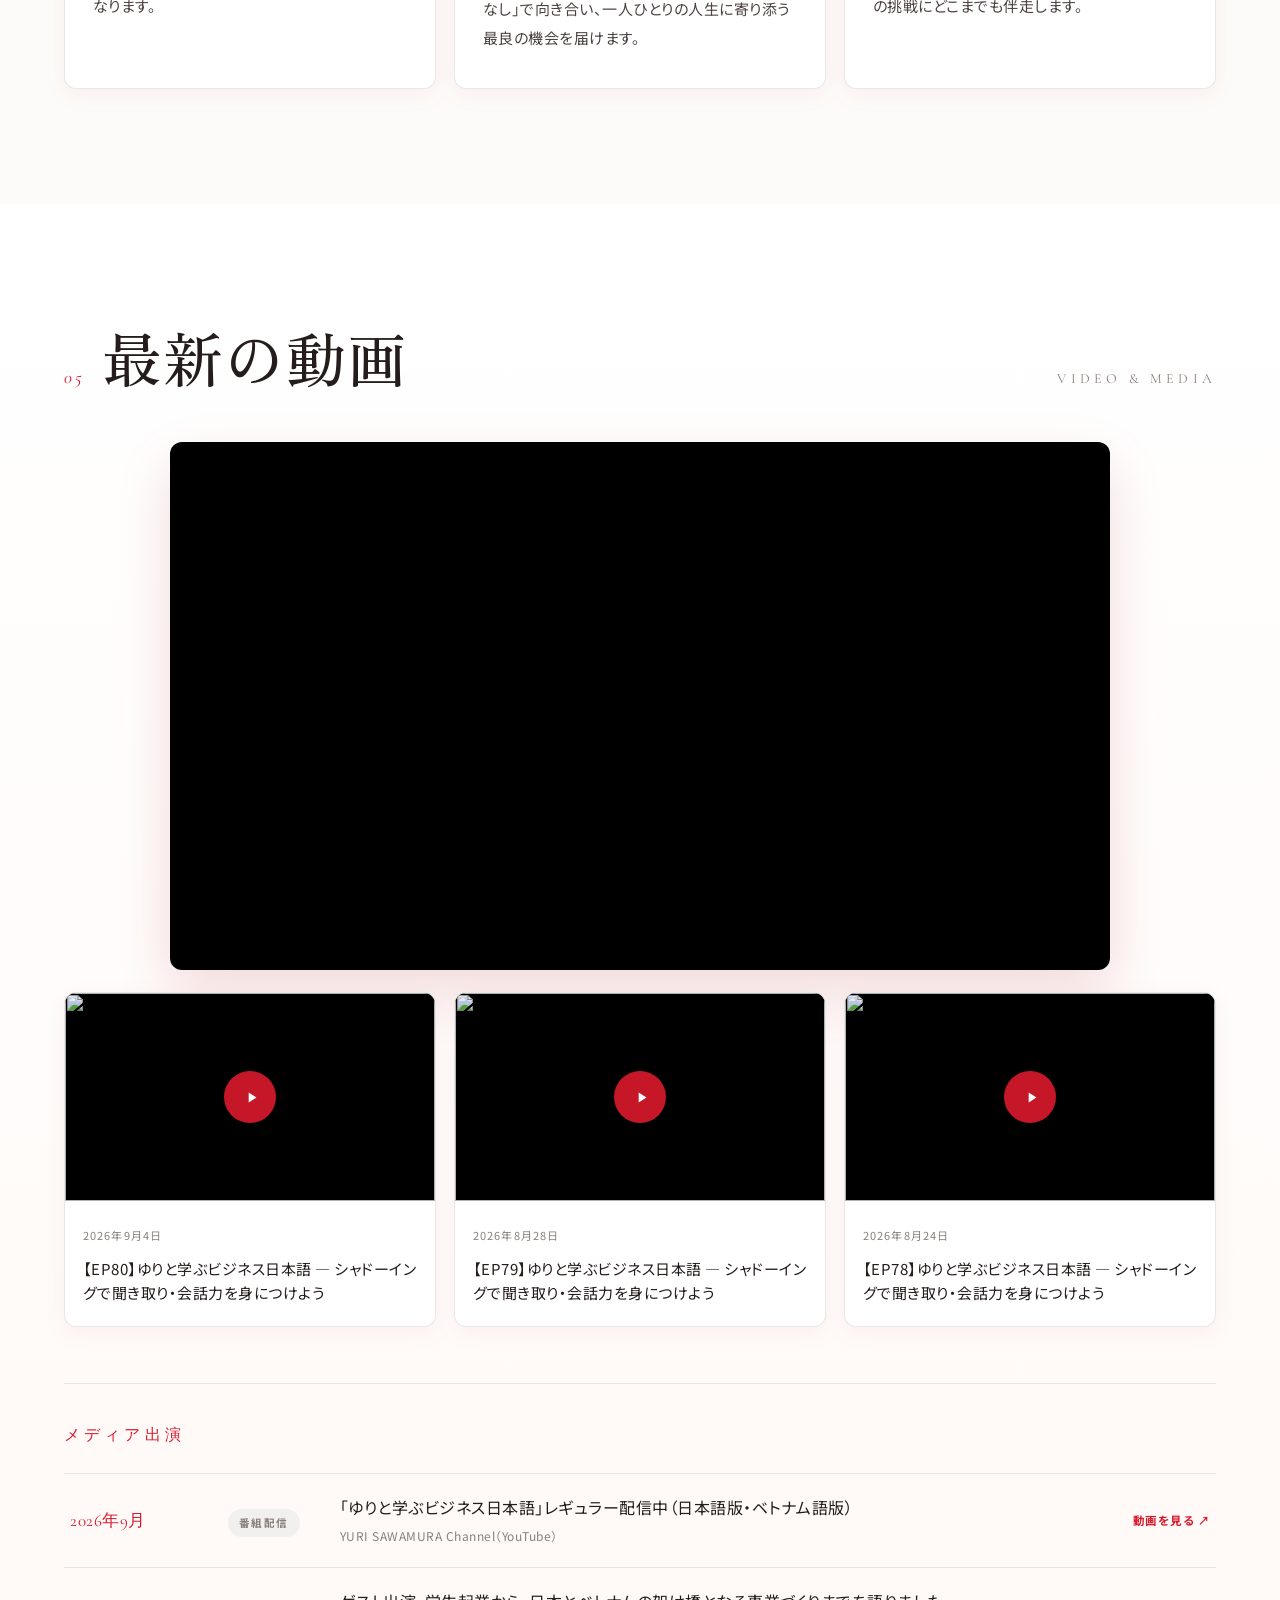
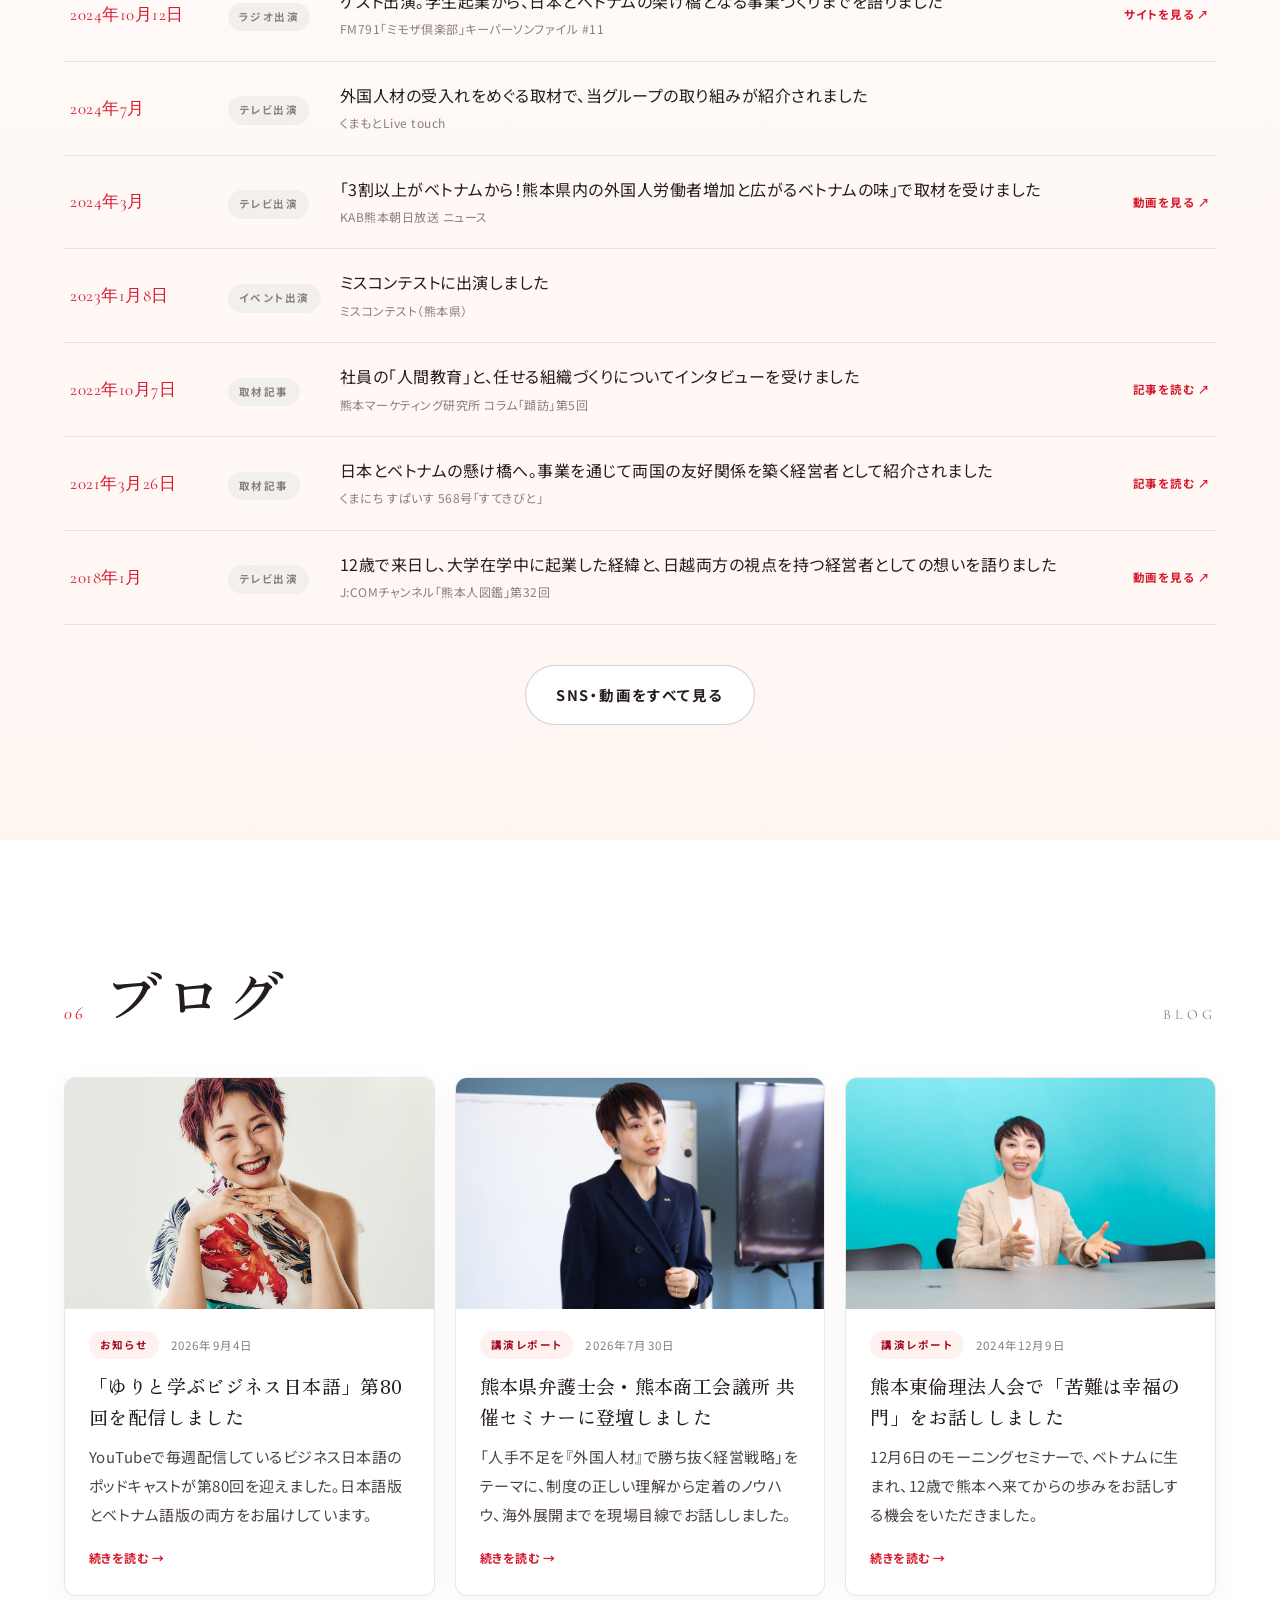
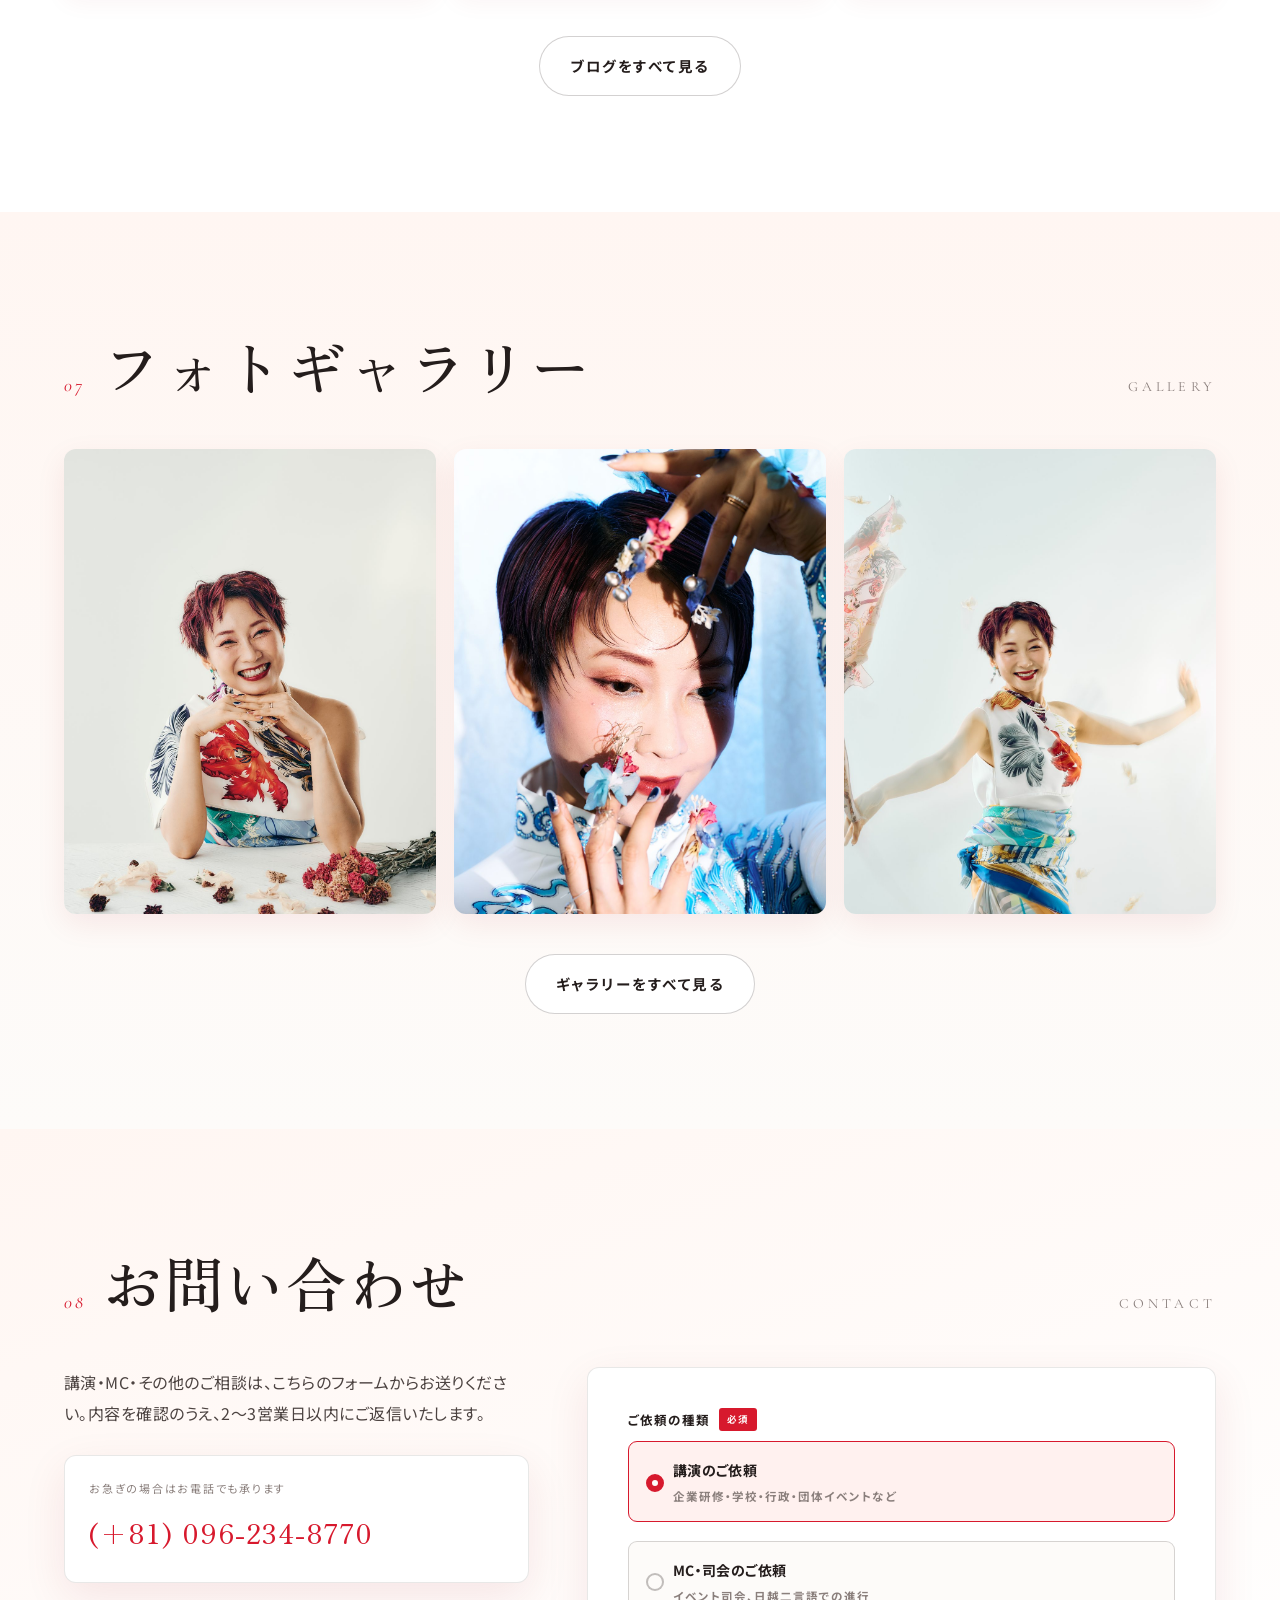
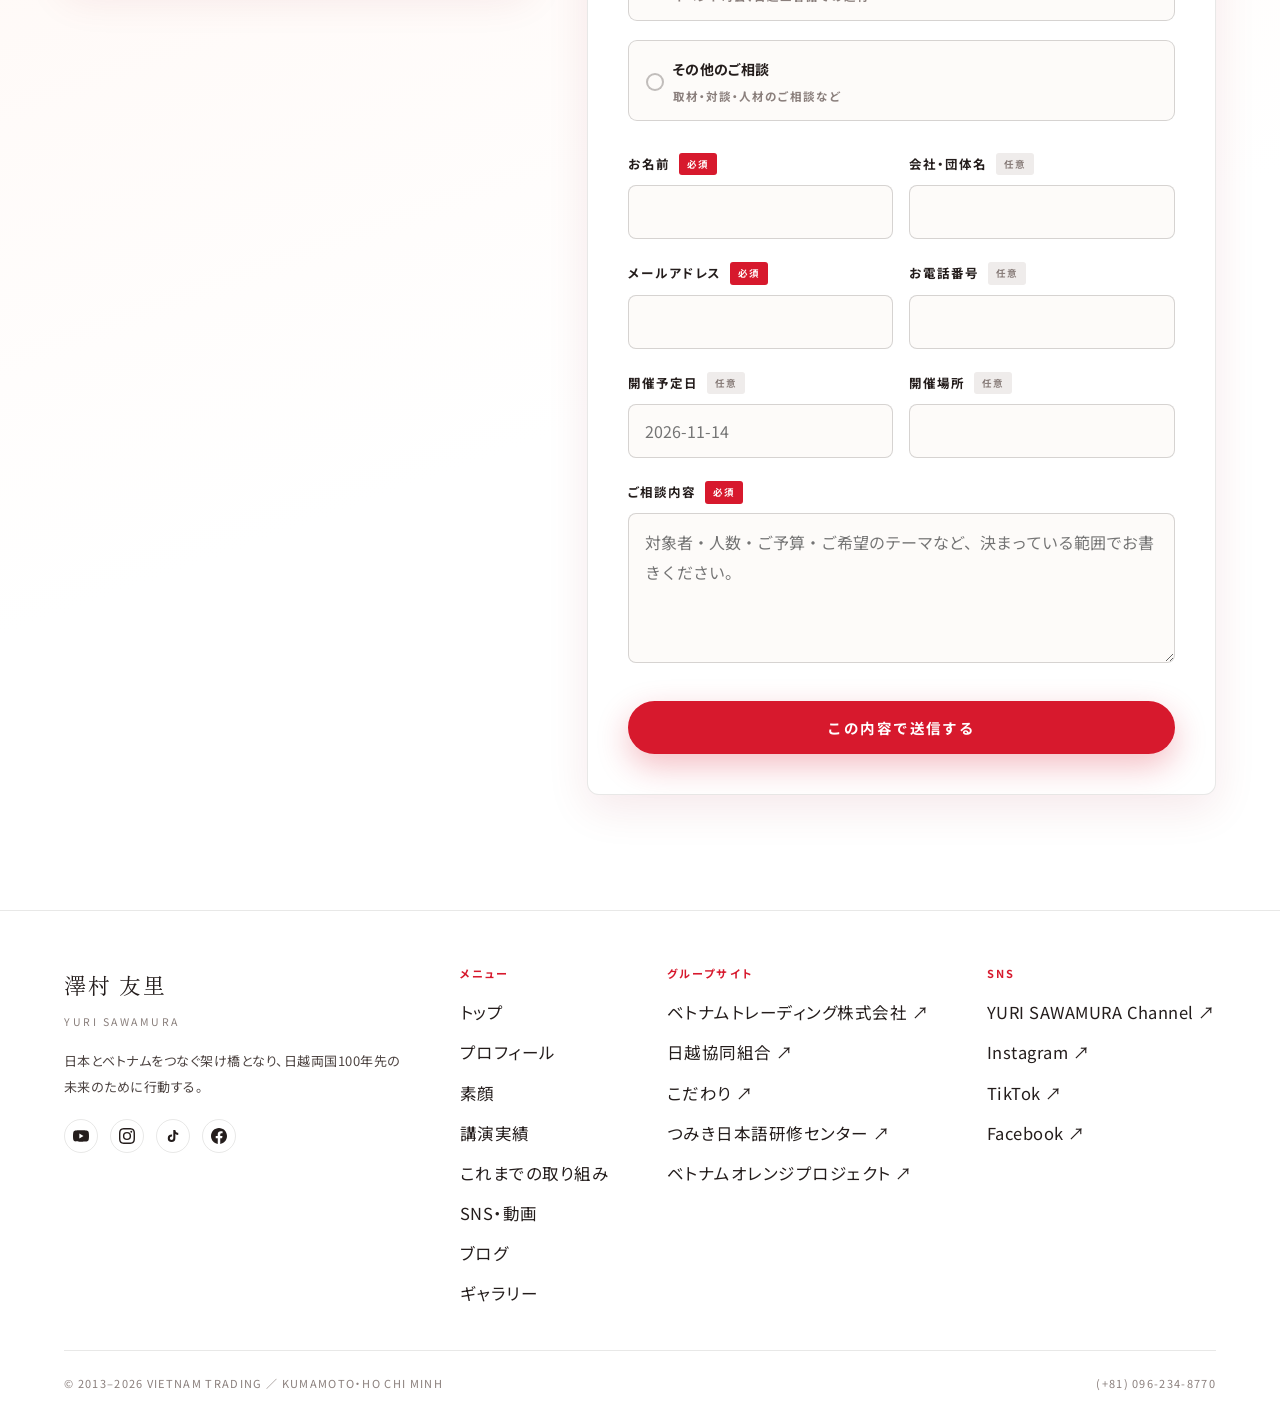
==== commit a49730fa: "講演実績で登壇と出演を分離、紙面（新聞スキャン）・登録講師の欄、「これまでの取り組み」ページ、国旗での言語切替を追加 - 講演実績ページに「07 出演・メディア掲載」を新設（ミスコンはイベント出演とし" ====
--- a/index.html
+++ b/index.html
@@ -9,7 +9,7 @@
 <link rel="preconnect" href="https://fonts.googleapis.com">
 <link rel="preconnect" href="https://fonts.gstatic.com" crossorigin>
 <link href="https://fonts.googleapis.com/css2?family=Zen+Old+Mincho:wght@400;500;600&family=Noto+Sans+JP:wght@400;500;600;700&family=Cormorant+Garamond:ital,wght@0,400;0,500;1,400;1,500&display=swap" rel="stylesheet">
-<link rel="stylesheet" href="style.css?v=20261020">
+<link rel="stylesheet" href="style.css?v=20261022">
 </head>
 <body>
 <div id="bar"></div>
@@ -152,11 +152,11 @@
 
 <div id="lb"><span class="x">×</span><span class="nv prev">‹</span><img alt=""><span class="nv next">›</span><div class="cap"></div></div>
 
-<script src="data.js?v=20261020"></script>
-<script src="i18n-extra.js?v=20261020"></script>
-<script src="app.js?v=20261020"></script>
-<script src="form.js?v=20261020"></script>
-<script src="parts.js?v=20261020"></script>
+<script src="data.js?v=20261022"></script>
+<script src="i18n-extra.js?v=20261022"></script>
+<script src="app.js?v=20261022"></script>
+<script src="form.js?v=20261022"></script>
+<script src="parts.js?v=20261022"></script>
 <script>
 function renderPage(){
   /* ---- HERO ---- */
@@ -169,7 +169,12 @@
     <div class="hero-cta">
       <a class="btn btn-r" href="#contact">${L(HERO.btnPrimary)} →</a>
       <a class="btn btn-o" href="lecture.html">${L(HERO.btnSecondary)}</a>
+    </div>
+    <div class="hero-langs">
+      <span>${esc(T('multiLang'))}</span>
+      ${LANGS.map(l=>`<button type="button" data-lang="${l.key}" class="${l.key===LANG?'on':''}" title="${esc(l.label)}" aria-label="${esc(l.label)}">${flagSvg(l.key)}</button>`).join('')}
     </div>`;
+  document.querySelectorAll('.hero-langs button').forEach(b=>b.onclick=()=>setLang(b.dataset.lang));
 
   /* ---- STATS ---- */
   const done = LECTURES.filter(l=>!isUpcoming(l)).length;
@@ -234,6 +239,7 @@
   bindVideoClicks();
   document.getElementById('media-list').innerHTML = MEDIA.slice()
     .sort((a,b)=>b.date.localeCompare(a.date)).map(mediaRow).join('');
+  bindFlyers();
 
   /* ---- 06 ブログ ---- */
   document.getElementById('t-blog').textContent = T('secBlog');
--- a/style.css
+++ b/style.css
@@ -56,7 +56,7 @@
 .burger.on span:nth-child(1){transform:translateY(6px) rotate(45deg)}
 .burger.on span:nth-child(2){opacity:0}
 .burger.on span:nth-child(3){transform:translateY(-6px) rotate(-45deg)}
-@media(max-width:1320px){
+@media(max-width:1440px){
   .burger{display:block;order:3}
   nav{position:fixed;inset:56px 0 auto 0;flex-direction:column;align-items:stretch;gap:0;
     background:rgba(253,251,249,.98);backdrop-filter:blur(18px);border-bottom:1px solid var(--line);
@@ -141,7 +141,8 @@
   border-radius:999px;background:#fff;color:var(--ink);font:700 12px/1 var(--sans);letter-spacing:.03em;cursor:pointer;
   white-space:nowrap;transition:border-color .2s}
 .lang-cur:hover,.lang.open .lang-cur{border-color:var(--red)}
-.lang-cur svg{width:15px;height:15px;fill:none;stroke:currentColor;stroke-width:1.6}
+/* 国旗（30×20）。角を少し丸め、白地の旗が背景に溶けないよう細い枠 */
+.flag{width:21px;height:14px;flex:none;border-radius:2px;box-shadow:0 0 0 1px rgba(36,29,28,.14);overflow:hidden;display:block}
 .lang-cur .car{width:6px;height:6px;border-right:1.5px solid currentColor;border-bottom:1.5px solid currentColor;
   transform:translateY(-2px) rotate(45deg);margin-left:2px;transition:transform .2s}
 .lang.open .lang-cur .car{transform:translateY(1px) rotate(-135deg)}
@@ -150,18 +151,21 @@
 .lang.open .lang-menu{display:block}
 .lang-menu button{display:flex;justify-content:space-between;align-items:center;gap:14px;width:100%;background:none;border:0;
   padding:10px 12px;border-radius:8px;font:500 14px/1.2 var(--sans);color:var(--ink);cursor:pointer;text-align:left}
+.lang-menu button span{flex:1}
 .lang-menu button small{font-size:10.5px;letter-spacing:.12em;color:var(--muted);font-weight:700}
 .lang-menu button:hover{background:var(--red-soft)}
 .lang-menu button.on{color:var(--red);font-weight:700}
 .lang-menu button.on small{color:var(--red)}
 .lang-note{font-size:11px;line-height:1.6;color:var(--muted);padding:9px 12px 6px;border-top:1px solid var(--line);margin-top:4px}
-@media(max-width:1320px){
+@media(max-width:1440px){
   .lang{margin-top:18px;align-self:stretch}
   .lang-cur{display:none}
   .lang-menu{position:static;display:grid;grid-template-columns:repeat(3,1fr);gap:6px;box-shadow:none;border:0;padding:0;
     min-width:0;background:none}
   .lang-menu button{flex-direction:column;justify-content:center;gap:4px;border:1px solid var(--line);background:#fff;
     padding:11px 4px;text-align:center;font-size:13px}
+  .lang-menu button span{flex:none}
+  .lang-menu button .flag{width:27px;height:18px}
   .lang-menu button.on{border-color:var(--red);background:var(--red-soft)}
   .lang-note{grid-column:1/-1;border-top:0;text-align:center;padding:4px 0 0;margin:0}
 }
@@ -493,7 +497,7 @@
 .hd-sns{gap:6px}
 .hd-sns a{width:30px;height:30px;border:1px solid var(--line);color:var(--ink-2)}
 .hd-sns svg{width:14px;height:14px}
-@media(max-width:1320px){
+@media(max-width:1440px){
   .hd-sns{justify-content:center;margin-top:18px;gap:12px}
   .hd-sns a{width:42px;height:42px}
   .hd-sns svg{width:18px;height:18px}
@@ -577,6 +581,40 @@
   .media-item .d{font-size:13px}
 }
 
+.media-item .go-col{display:flex;flex-direction:column;align-items:flex-end;gap:8px}
+.media-item .go-btn{background:none;border:0;padding:0;font-family:inherit;cursor:pointer;text-align:right}
+.media-item .go-btn:hover,.media-item .go-col a.go:hover{text-decoration:underline}
+@media(max-width:820px){.media-item .go-col{flex-direction:row;align-items:center;gap:16px}}
+
+/* ---------- トップ：6言語の国旗 ---------- */
+.hero-langs{display:flex;flex-wrap:wrap;align-items:center;gap:8px;margin-top:26px;font-size:12.5px;color:var(--muted);letter-spacing:.04em}
+.hero-langs span{margin-right:4px}
+.hero-langs button{background:none;border:0;padding:3px;border-radius:4px;cursor:pointer;opacity:.75;transition:.2s}
+.hero-langs button:hover,.hero-langs button.on{opacity:1;background:var(--red-soft)}
+.hero-langs .flag{width:27px;height:18px}
+
+/* ---------- これまでの取り組み ---------- */
+.acts{display:grid;grid-template-columns:repeat(auto-fill,minmax(300px,1fr));gap:24px}
+.acts .empty{grid-column:1/-1}
+.act{overflow:hidden}
+.act .ph{aspect-ratio:3/2;overflow:hidden}
+.act .ph img{width:100%;height:100%;object-fit:cover}
+.act .bd{padding:22px 24px 26px}
+.act time{font-family:var(--latin);font-size:16px;color:var(--red)}
+.act h3{font-size:18px;line-height:1.6;margin:6px 0 8px}
+.act .out{font-size:12.5px;color:var(--muted)}
+.act .out i{font-style:normal;font-weight:700;margin-right:8px}
+.act p{font-size:14.5px;color:var(--ink-2);line-height:1.9;margin-top:10px}
+.act .go{display:inline-block;margin-top:12px;font-size:12px;font-weight:700;color:var(--red)}
+.vn-facts{display:grid;grid-template-columns:repeat(auto-fit,minmax(260px,1fr));border-top:1px solid var(--line)}
+.vn-fact{padding:34px 26px 30px;border-bottom:1px solid var(--line);border-right:1px solid var(--line)}
+.vn-fact:last-child{border-right:0}
+.vn-fact b{display:block;font-family:var(--latin);font-size:clamp(44px,5vw,64px);line-height:1;color:var(--red);font-weight:500}
+.vn-fact b small{font-family:var(--sans);font-size:.3em;margin-left:8px;color:var(--ink);font-weight:500}
+.vn-fact p{font-size:15px;color:var(--ink);margin-top:14px;line-height:1.7}
+.vn-fact .src{display:inline-block;font-size:11.5px;color:var(--muted);margin-top:12px;text-decoration:underline;line-height:1.6}
+@media(max-width:700px){.vn-fact{border-right:0}}
+
 /* ---------- 動画 ---------- */
 .video-main{border-radius:var(--radius);overflow:hidden;box-shadow:var(--shadow-lg);background:#000;
   aspect-ratio:16/9;max-width:940px;margin:0 auto}
